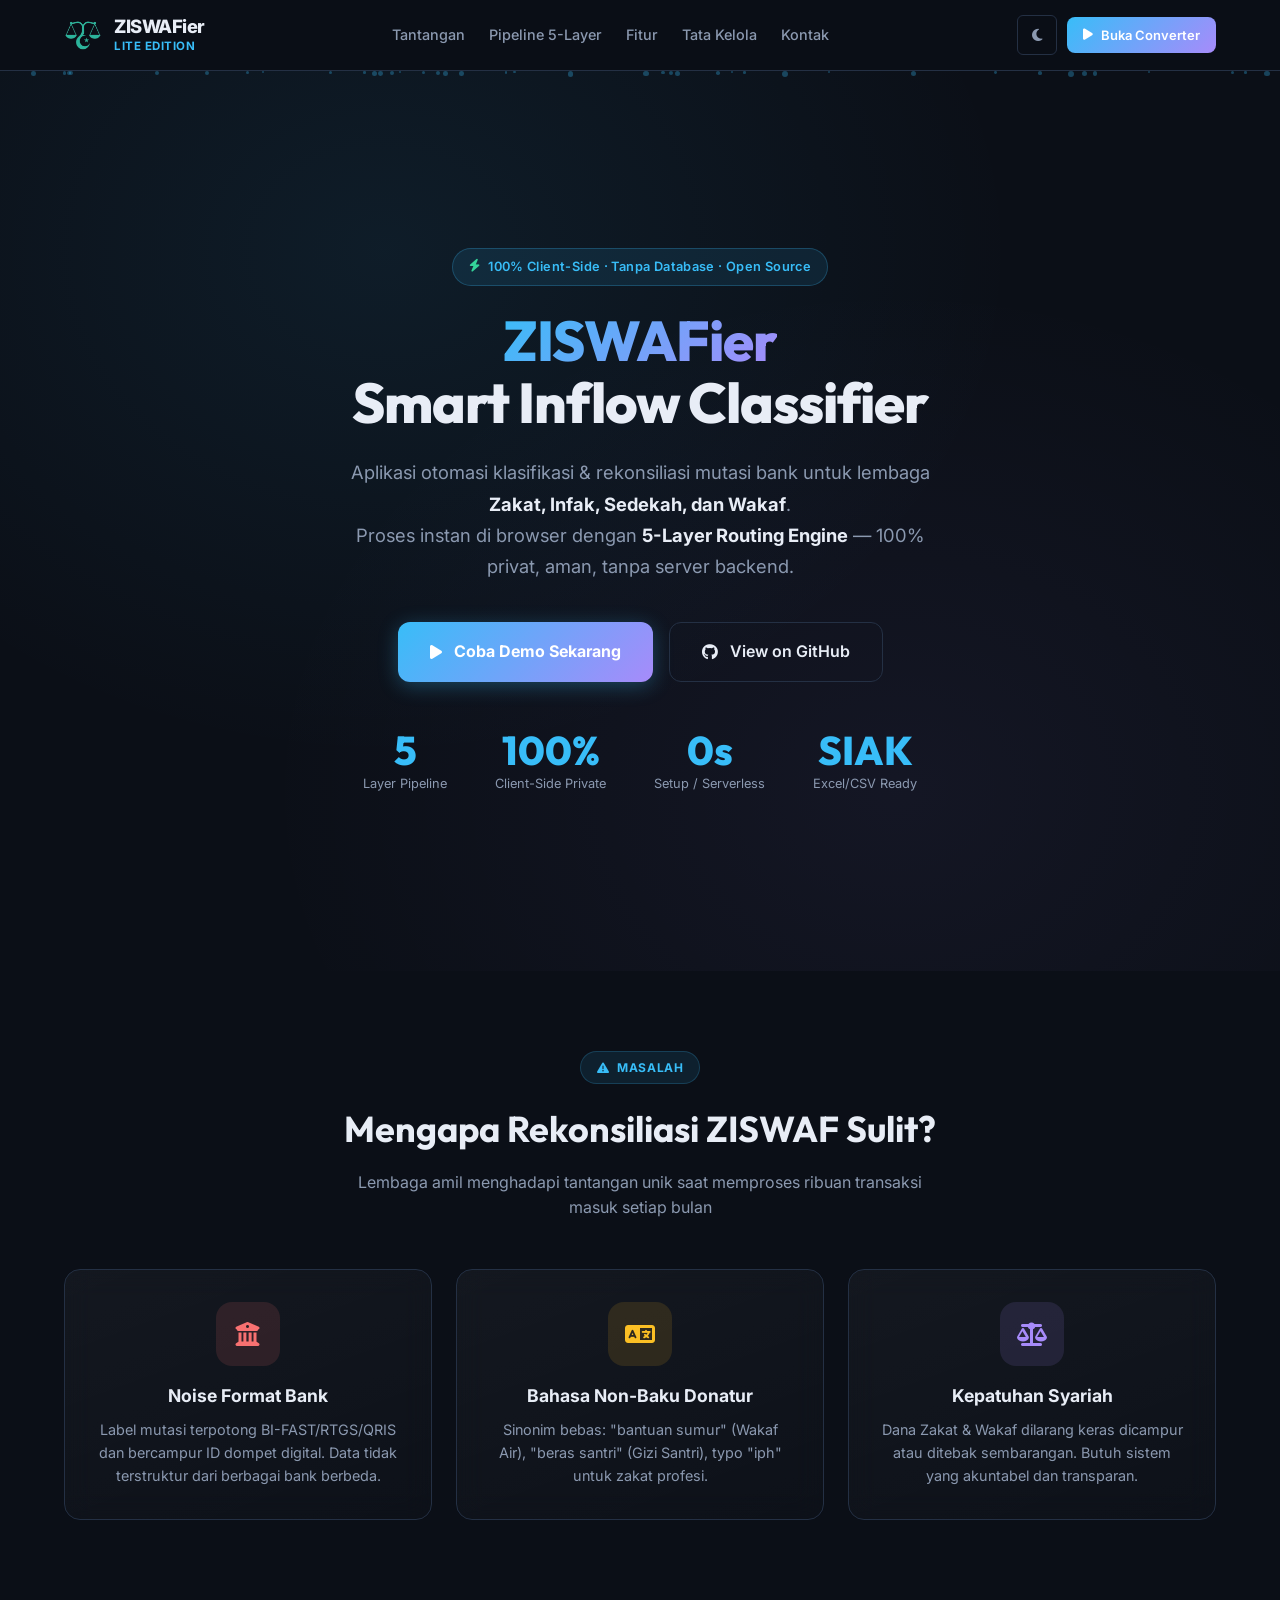
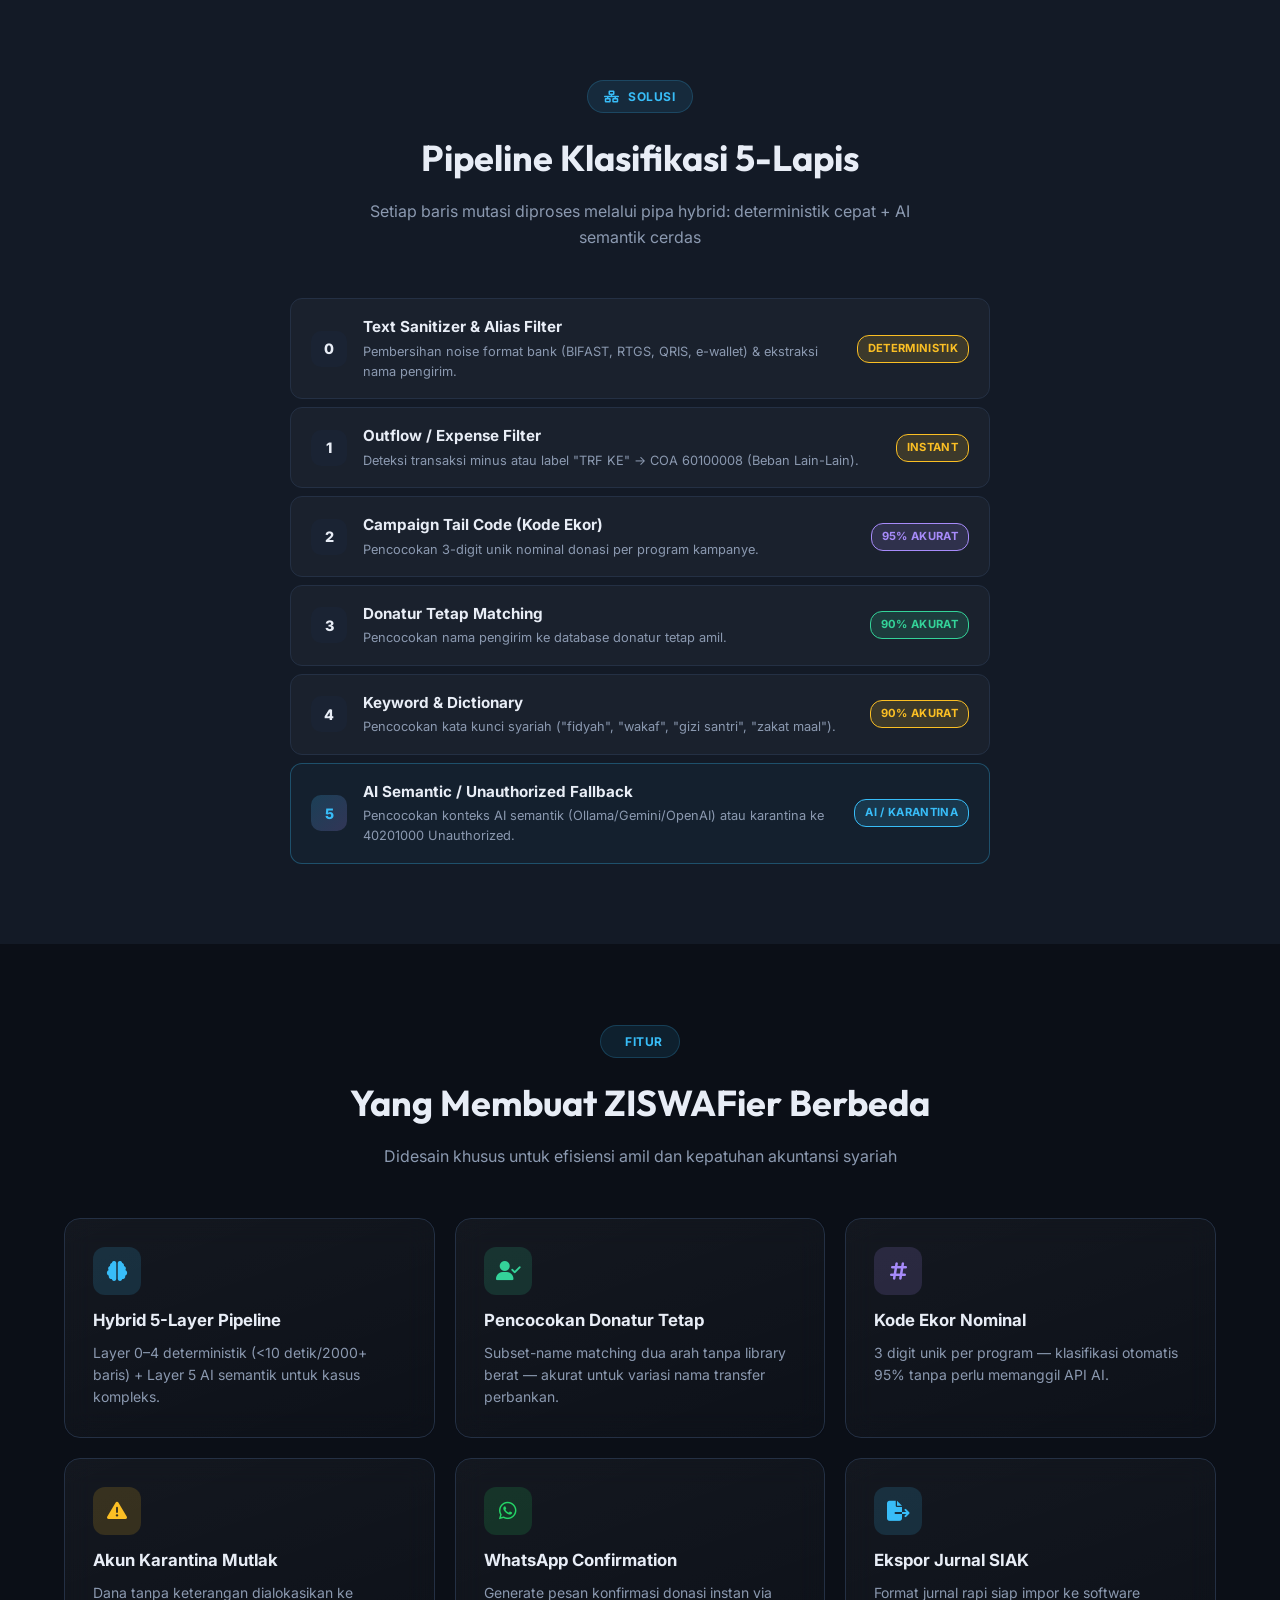
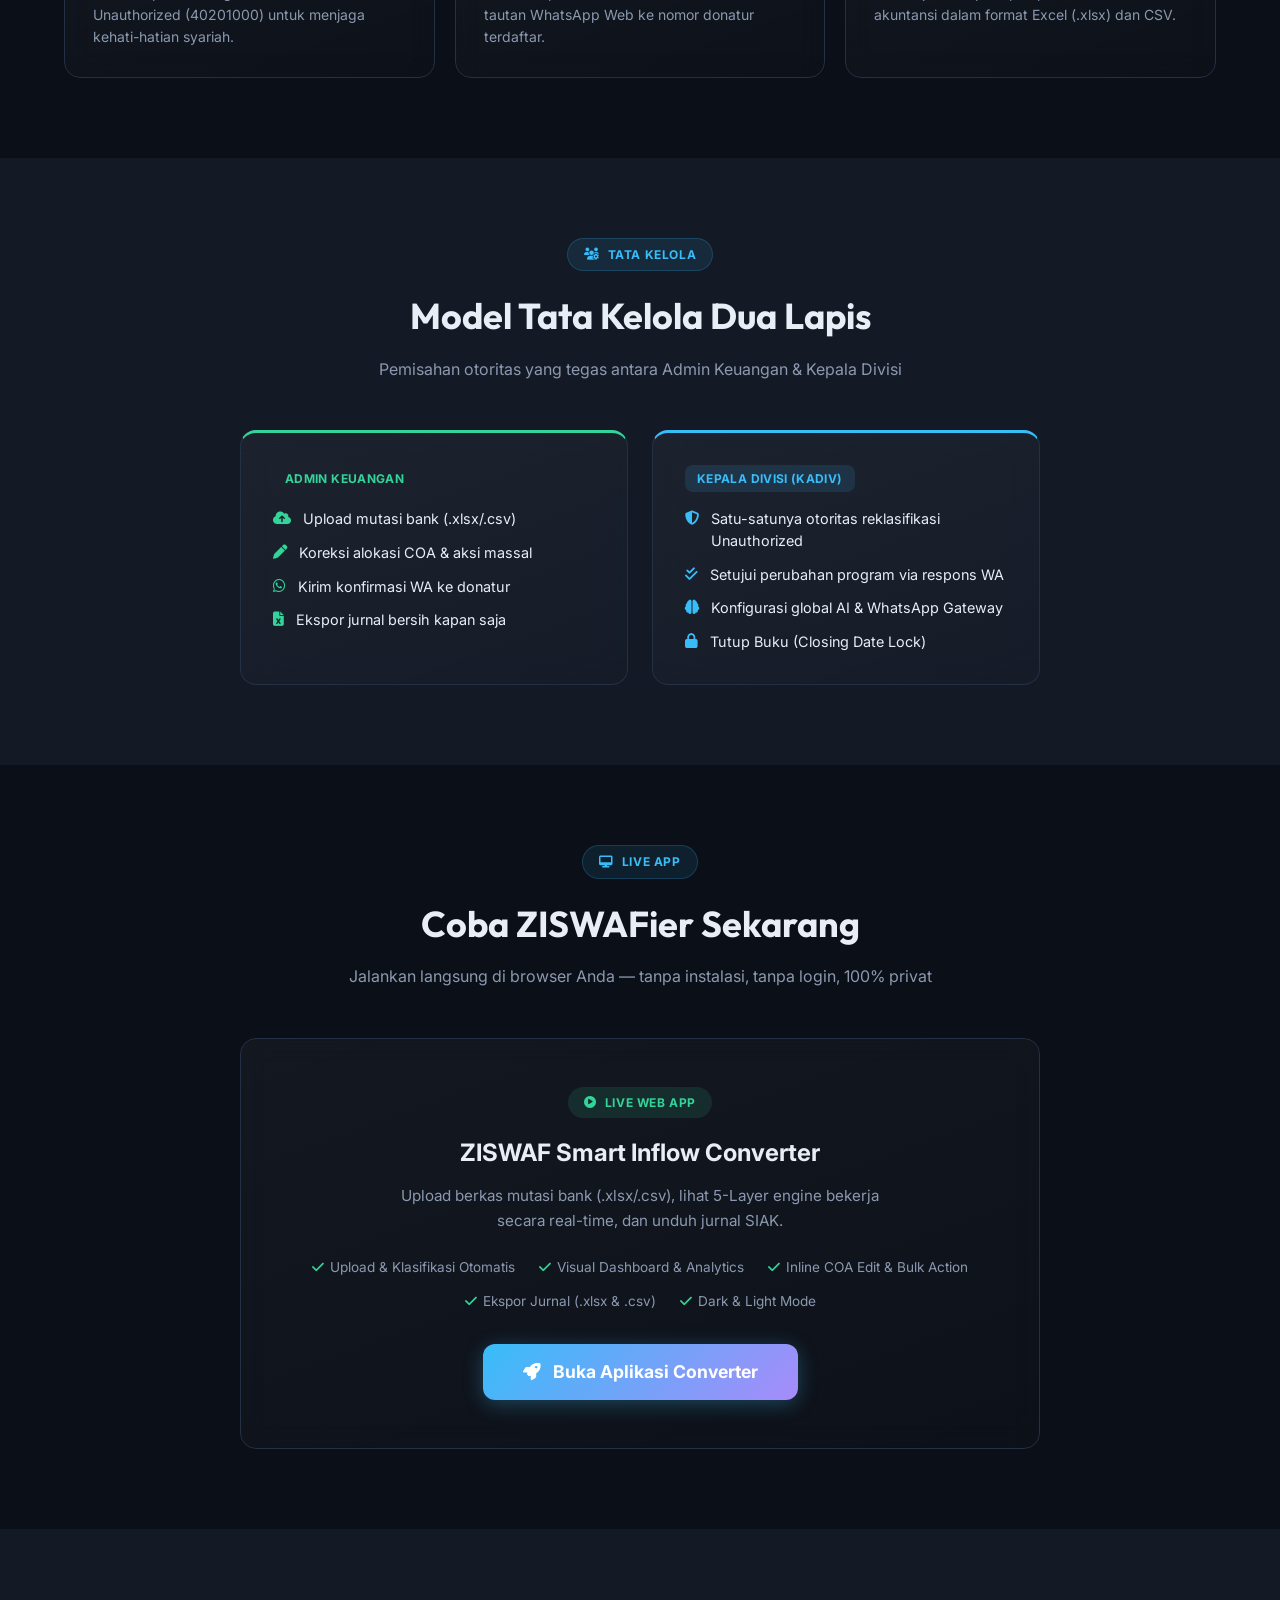
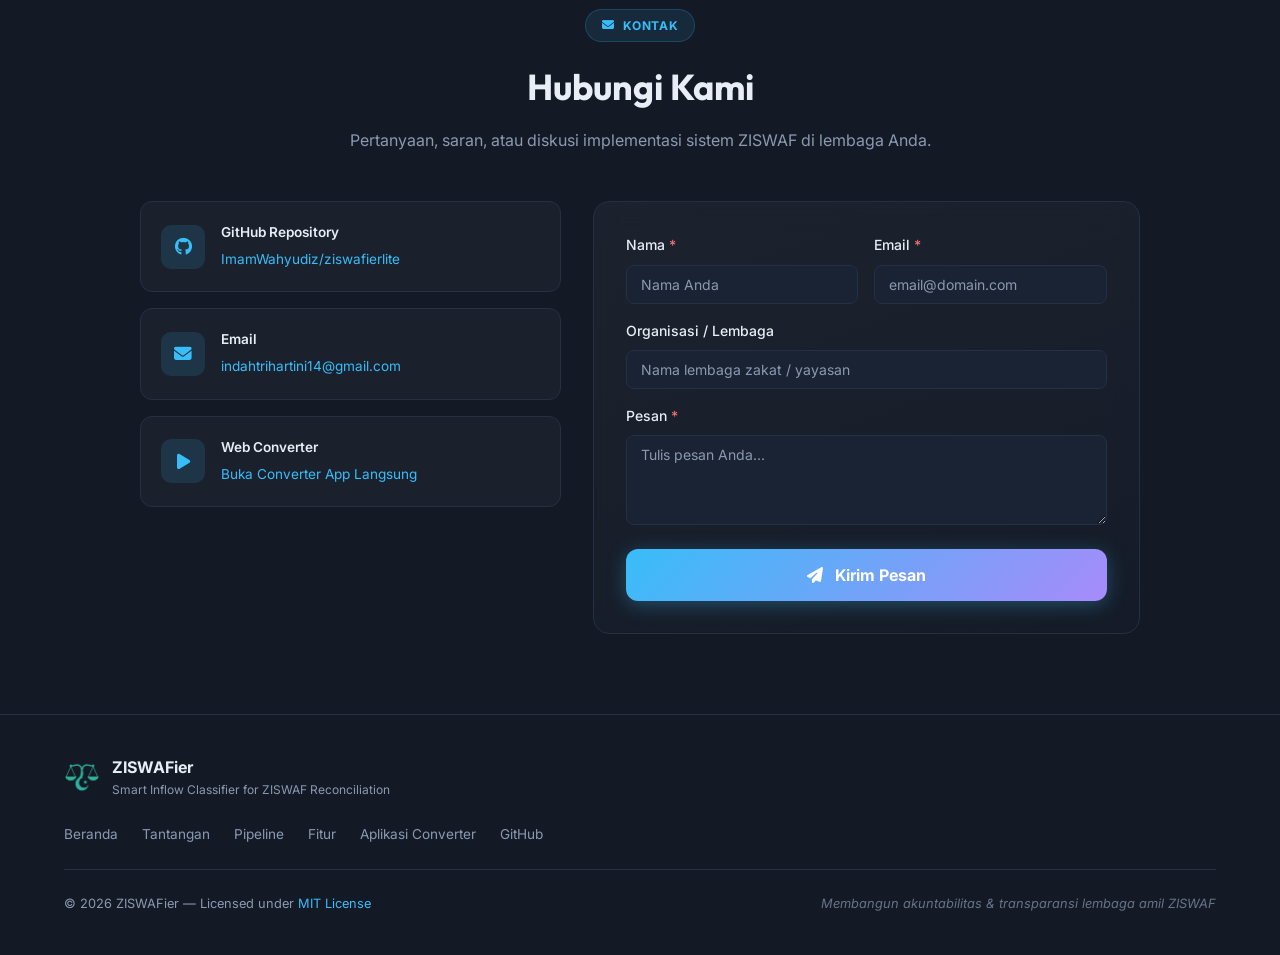
==== index.html @ de61e4d1 "update data" ====
<!DOCTYPE html>
<html lang="id" data-theme="dark">

<head>
    <meta charset="UTF-8">
    <meta name="viewport" content="width=device-width, initial-scale=1.0">

    <!-- Primary SEO Metadata -->
    <title>ZISWAFier — Smart Inflow Classifier for ZISWAF Reconciliation</title>
    <meta name="title" content="ZISWAFier — Smart Inflow Classifier for ZISWAF Reconciliation">
    <meta name="description"
        content="Aplikasi klasifikasi &amp; rekonsiliasi arus kas masuk untuk lembaga Zakat, Infak, Sedekah, dan Wakaf. 5-Layer pipeline hybrid: deterministik + AI semantik. Client-side, tanpa server, siap pakai.">
    <meta name="keywords"
        content="ziswaf, zakat, infak, sedekah, wakaf, mutasi bank, converter mutasi, klasifikasi mutasi, siak, akuntansi zakat, lazismu, baznas, excel converter, fintech syariah">
    <meta name="author" content="ZISWAFier Tech">
    <meta name="robots" content="index, follow, max-snippet:-1, max-image-preview:large, max-video-preview:-1">
    <meta name="theme-color" content="#0b0f17">
    <meta name="color-scheme" content="dark light">

    <!-- Mobile & PWA Capabilities -->
    <meta name="mobile-web-app-capable" content="yes">
    <meta name="apple-mobile-web-app-capable" content="yes">
    <meta name="apple-mobile-web-app-status-bar-style" content="black-translucent">
    <meta name="apple-mobile-web-app-title" content="ZISWAFier">
    <meta name="application-name" content="ZISWAFier">
    <link rel="manifest" href="./site.webmanifest">

    <!-- Favicons & Icons (Menggunakan logo.png) -->
    <link rel="icon" type="image/png" href="./logo.png">
    <link rel="apple-touch-icon" href="./logo.png">

    <!-- Open Graph / Facebook / LinkedIn / WhatsApp -->
    <meta property="og:type" content="website">
    <meta property="og:site_name" content="ZISWAFier">
    <meta property="og:title" content="ZISWAFier — Smart Inflow Classifier for ZISWAF Reconciliation">
    <meta property="og:description"
        content="Aplikasi klasifikasi &amp; rekonsiliasi arus kas masuk untuk lembaga Zakat, Infak, Sedekah, dan Wakaf. 5-Layer pipeline hybrid: deterministik + AI semantik.">
    <meta property="og:image" content="./og-image.png">
    <meta property="og:image:type" content="image/png">
    <meta property="og:image:width" content="1200">
    <meta property="og:image:height" content="630">
    <meta property="og:image:alt" content="Banner ZISWAFier Smart Inflow Converter">
    <meta property="og:locale" content="id_ID">

    <!-- Twitter Cards -->
    <meta name="twitter:card" content="summary_large_image">
    <meta name="twitter:title" content="ZISWAFier — Smart Inflow Classifier for ZISWAF Reconciliation">
    <meta name="twitter:description"
        content="Aplikasi klasifikasi &amp; rekonsiliasi arus kas masuk untuk lembaga Zakat, Infak, Sedekah, dan Wakaf. 100% Client-Side.">
    <meta name="twitter:image" content="./og-image.png">
    <meta name="twitter:image:alt" content="Banner ZISWAFier Smart Inflow Converter">

    <!-- Preconnect & Fonts -->
    <link rel="preconnect" href="https://fonts.googleapis.com">
    <link rel="preconnect" href="https://fonts.gstatic.com" crossorigin>
    <link
        href="https://fonts.googleapis.com/css2?family=Inter:wght@400;500;600;700;800;900&family=Outfit:wght@600;700;800&display=swap"
        rel="stylesheet">
    <link rel="stylesheet" href="https://cdnjs.cloudflare.com/ajax/libs/font-awesome/6.5.0/css/all.min.css">

    <!-- App Stylesheets -->
    <link rel="stylesheet" href="./css/style.css">
    <link rel="stylesheet" href="./css/components.css">
    <link rel="stylesheet" href="./css/landing.css">

    <!-- JSON-LD Structured Data Schema -->
    <script type="application/ld+json">
    {
      "@context": "https://schema.org",
      "@type": "WebApplication",
      "name": "ZISWAFier",
      "alternateName": "ZISWAF Smart Inflow Classifier",
      "headline": "Otomasi Konversi & Klasifikasi Mutasi Bank Lembaga ZISWAF",
      "description": "Aplikasi client-side berbasis web untuk otomatisasi klasifikasi transaksi mutasi bank rekening ZISWAF (Zakat, Infak, Sedekah, Wakaf) langsung ke format jurnal SIAK.",
      "applicationCategory": "BusinessApplication, FinanceApplication",
      "operatingSystem": "All modern web browsers (Chrome, Firefox, Edge, Safari)",
      "browserRequirements": "Requires JavaScript. Requires HTML5.",
      "softwareVersion": "1.0.0",
      "inLanguage": "id",
      "offers": {
        "@type": "Offer",
        "price": "0",
        "priceCurrency": "IDR"
      },
      "featureList": [
        "100% Client-Side Processing tanpa penyimpanan database server (privasi terjamin)",
        "5-Layer Smart Routing Engine: Pengeluaran, Kode Ekor, Donatur Terdaftar, Kata Kunci, AI Semantic",
        "Dukungan Ekspor / Impor Master Data COA, Program, Donatur, dan Alias Yayasan",
        "Integrasi Opsional Model AI (Ollama Lokal, Google Gemini, OpenAI, OpenRouter)",
        "Ekspor jurnal transaksi siap upload ke SIAK dalam format Excel (.xlsx) dan CSV"
      ]
    }
    </script>
</head>

<body>

    <!-- ═══════════════════════════ NAVBAR ═══════════════════════════ -->
    <nav class="navbar" id="navbar">
        <div class="container navbar-inner">
            <a href="./index.html" class="navbar-brand">
                <img src="./logo.png" alt="ZISWAFier Logo" class="brand-logo-img"
                    style="width: 38px; height: 38px; border-radius: 10px;">
                <div>
                    <div class="brand-title">ZISWAFier</div>
                    <div class="brand-badge">LITE EDITION</div>
                </div>
            </a>
            <div class="navbar-menu" id="navbar-menu">
                <a href="#problem" class="nav-link">Tantangan</a>
                <a href="#solution" class="nav-link">Pipeline 5-Layer</a>
                <a href="#features" class="nav-link">Fitur</a>
                <a href="#governance" class="nav-link">Tata Kelola</a>
                <a href="#contact" class="nav-link">Kontak</a>
            </div>
            <div class="navbar-actions">
                <button class="btn btn-icon" id="btn-theme-toggle" title="Toggle Tema">
                    <i class="fa-solid fa-moon" id="theme-icon"></i>
                </button>
                <a href="./app.html" class="btn btn-primary btn-sm"
                    style="display: inline-flex; align-items: center; gap: 8px; text-decoration: none;">
                    <i class="fa-solid fa-play"></i> Buka Converter
                </a>
            </div>
        </div>
    </nav>

    <!-- ═══════════════════════════ HERO SECTION ═══════════════════════════ -->
    <section class="hero" id="hero">
        <div class="hero-particles" id="hero-particles"></div>
        <div class="hero-content">
            <div class="hero-badge">
                <i class="fa-solid fa-bolt text-emerald"></i> 100% Client-Side · Tanpa Database · Open Source
            </div>
            <h1 class="hero-title">
                <span class="hero-title-accent">ZISWAFier</span>
                <br>Smart Inflow Classifier
            </h1>
            <p class="hero-subtitle">
                Aplikasi otomasi klasifikasi &amp; rekonsiliasi mutasi bank untuk lembaga <strong>Zakat, Infak, Sedekah,
                    dan Wakaf</strong>.
                <br>Proses instan di browser dengan <strong>5-Layer Routing Engine</strong> — 100% privat, aman, tanpa
                server backend.
            </p>
            <div class="hero-actions">
                <a href="./app.html" class="btn btn-hero-primary">
                    <i class="fa-solid fa-play"></i> Coba Demo Sekarang
                </a>
                <a href="https://github.com/ImamWahyudiz/ziswafierlite" class="btn btn-hero-outline" target="_blank"
                    rel="noopener">
                    <i class="fa-brands fa-github"></i> View on GitHub
                </a>
            </div>
            <div class="hero-stats">
                <div class="hero-stat">
                    <span class="hero-stat-value">5</span>
                    <span class="hero-stat-label">Layer Pipeline</span>
                </div>
                <div class="hero-stat">
                    <span class="hero-stat-value">100%</span>
                    <span class="hero-stat-label">Client-Side Private</span>
                </div>
                <div class="hero-stat">
                    <span class="hero-stat-value">0s</span>
                    <span class="hero-stat-label">Setup / Serverless</span>
                </div>
                <div class="hero-stat">
                    <span class="hero-stat-value">SIAK</span>
                    <span class="hero-stat-label">Excel/CSV Ready</span>
                </div>
            </div>
        </div>
    </section>

    <!-- ═══════════════════════════ PROBLEM ═══════════════════════════ -->
    <section class="section" id="problem">
        <div class="container">
            <div class="section-header">
                <span class="section-tag"><i class="fa-solid fa-triangle-exclamation"></i> Masalah</span>
                <h2 class="section-title">Mengapa Rekonsiliasi ZISWAF Sulit?</h2>
                <p class="section-subtitle">Lembaga amil menghadapi tantangan unik saat memproses ribuan transaksi masuk
                    setiap bulan</p>
            </div>
            <div class="problem-grid">
                <div class="problem-card glass" data-animate="fade-up">
                    <div class="problem-icon problem-icon-rose">
                        <i class="fa-solid fa-building-columns"></i>
                    </div>
                    <h3>Noise Format Bank</h3>
                    <p>Label mutasi terpotong BI-FAST/RTGS/QRIS dan bercampur ID dompet digital. Data tidak terstruktur
                        dari berbagai bank berbeda.</p>
                </div>
                <div class="problem-card glass" data-animate="fade-up" style="--delay: 0.1s">
                    <div class="problem-icon problem-icon-amber">
                        <i class="fa-solid fa-language"></i>
                    </div>
                    <h3>Bahasa Non-Baku Donatur</h3>
                    <p>Sinonim bebas: "bantuan sumur" (Wakaf Air), "beras santri" (Gizi Santri), typo "iph" untuk zakat
                        profesi.</p>
                </div>
                <div class="problem-card glass" data-animate="fade-up" style="--delay: 0.2s">
                    <div class="problem-icon problem-icon-purple">
                        <i class="fa-solid fa-scale-balanced"></i>
                    </div>
                    <h3>Kepatuhan Syariah</h3>
                    <p>Dana Zakat &amp; Wakaf dilarang keras dicampur atau ditebak sembarangan. Butuh sistem yang
                        akuntabel dan transparan.</p>
                </div>
            </div>
        </div>
    </section>

    <!-- ═══════════════════════════ SOLUTION / PIPELINE ═══════════════════════════ -->
    <section class="section section-dark" id="solution">
        <div class="container">
            <div class="section-header">
                <span class="section-tag"><i class="fa-solid fa-network-wired"></i> Solusi</span>
                <h2 class="section-title">Pipeline Klasifikasi 5-Lapis</h2>
                <p class="section-subtitle">Setiap baris mutasi diproses melalui pipa hybrid: deterministik cepat + AI
                    semantik cerdas</p>
            </div>
            <div class="pipeline-flow">
                <div class="pipeline-step" data-animate="fade-up">
                    <div class="pipeline-num">0</div>
                    <div class="pipeline-info">
                        <h3>Text Sanitizer &amp; Alias Filter</h3>
                        <p>Pembersihan noise format bank (BIFAST, RTGS, QRIS, e-wallet) &amp; ekstraksi nama pengirim.
                        </p>
                    </div>
                    <span class="badge badge-keyword">Deterministik</span>
                </div>
                <div class="pipeline-step" data-animate="fade-up" style="--delay: 0.05s">
                    <div class="pipeline-num">1</div>
                    <div class="pipeline-info">
                        <h3>Outflow / Expense Filter</h3>
                        <p>Deteksi transaksi minus atau label "TRF KE" &rarr; COA 60100008 (Beban Lain-Lain).</p>
                    </div>
                    <span class="badge badge-keyword">Instant</span>
                </div>
                <div class="pipeline-step" data-animate="fade-up" style="--delay: 0.1s">
                    <div class="pipeline-num">2</div>
                    <div class="pipeline-info">
                        <h3>Campaign Tail Code (Kode Ekor)</h3>
                        <p>Pencocokan 3-digit unik nominal donasi per program kampanye.</p>
                    </div>
                    <span class="badge badge-campaign-tail">95% Akurat</span>
                </div>
                <div class="pipeline-step" data-animate="fade-up" style="--delay: 0.15s">
                    <div class="pipeline-num">3</div>
                    <div class="pipeline-info">
                        <h3>Donatur Tetap Matching</h3>
                        <p>Pencocokan nama pengirim ke database donatur tetap amil.</p>
                    </div>
                    <span class="badge badge-donatur-tetap">90% Akurat</span>
                </div>
                <div class="pipeline-step" data-animate="fade-up" style="--delay: 0.2s">
                    <div class="pipeline-num">4</div>
                    <div class="pipeline-info">
                        <h3>Keyword &amp; Dictionary</h3>
                        <p>Pencocokan kata kunci syariah ("fidyah", "wakaf", "gizi santri", "zakat maal").</p>
                    </div>
                    <span class="badge badge-keyword">90% Akurat</span>
                </div>
                <div class="pipeline-step pipeline-step-ai" data-animate="fade-up" style="--delay: 0.25s">
                    <div class="pipeline-num">5</div>
                    <div class="pipeline-info">
                        <h3>AI Semantic / Unauthorized Fallback</h3>
                        <p>Pencocokan konteks AI semantik (Ollama/Gemini/OpenAI) atau karantina ke 40201000
                            Unauthorized.</p>
                    </div>
                    <span class="badge badge-ai-semantic">AI / Karantina</span>
                </div>
            </div>
        </div>
    </section>

    <!-- ═══════════════════════════ FEATURES ═══════════════════════════ -->
    <section class="section" id="features">
        <div class="container">
            <div class="section-header">
                <span class="section-tag"><i class="fa-solid fa-sparkles"></i> Fitur</span>
                <h2 class="section-title">Yang Membuat ZISWAFier Berbeda</h2>
                <p class="section-subtitle">Didesain khusus untuk efisiensi amil dan kepatuhan akuntansi syariah</p>
            </div>
            <div class="features-grid">
                <div class="feature-card glass" data-animate="fade-up">
                    <div class="feature-icon" style="background: rgba(56, 189, 248, 0.15); color: var(--accent);">
                        <i class="fa-solid fa-brain"></i>
                    </div>
                    <h3>Hybrid 5-Layer Pipeline</h3>
                    <p>Layer 0–4 deterministik (&lt;10 detik/2000+ baris) + Layer 5 AI semantik untuk kasus kompleks.
                    </p>
                </div>
                <div class="feature-card glass" data-animate="fade-up" style="--delay: 0.05s">
                    <div class="feature-icon" style="background: rgba(52, 211, 153, 0.15); color: var(--emerald);">
                        <i class="fa-solid fa-user-check"></i>
                    </div>
                    <h3>Pencocokan Donatur Tetap</h3>
                    <p>Subset-name matching dua arah tanpa library berat — akurat untuk variasi nama transfer perbankan.
                    </p>
                </div>
                <div class="feature-card glass" data-animate="fade-up" style="--delay: 0.1s">
                    <div class="feature-icon" style="background: rgba(167, 139, 250, 0.15); color: var(--accent2);">
                        <i class="fa-solid fa-hashtag"></i>
                    </div>
                    <h3>Kode Ekor Nominal</h3>
                    <p>3 digit unik per program — klasifikasi otomatis 95% tanpa perlu memanggil API AI.</p>
                </div>
                <div class="feature-card glass" data-animate="fade-up" style="--delay: 0.15s">
                    <div class="feature-icon" style="background: rgba(251, 191, 36, 0.15); color: var(--warning);">
                        <i class="fa-solid fa-triangle-exclamation"></i>
                    </div>
                    <h3>Akun Karantina Mutlak</h3>
                    <p>Dana tanpa keterangan dialokasikan ke Unauthorized (40201000) untuk menjaga kehati-hatian
                        syariah.</p>
                </div>
                <div class="feature-card glass" data-animate="fade-up" style="--delay: 0.2s">
                    <div class="feature-icon" style="background: rgba(37, 211, 102, 0.15); color: #25d366;">
                        <i class="fa-brands fa-whatsapp"></i>
                    </div>
                    <h3>WhatsApp Confirmation</h3>
                    <p>Generate pesan konfirmasi donasi instan via tautan WhatsApp Web ke nomor donatur terdaftar.</p>
                </div>
                <div class="feature-card glass" data-animate="fade-up" style="--delay: 0.25s">
                    <div class="feature-icon" style="background: rgba(56, 189, 248, 0.15); color: var(--accent);">
                        <i class="fa-solid fa-file-export"></i>
                    </div>
                    <h3>Ekspor Jurnal SIAK</h3>
                    <p>Format jurnal rapi siap impor ke software akuntansi dalam format Excel (.xlsx) dan CSV.</p>
                </div>
            </div>
        </div>
    </section>

    <!-- ═══════════════════════════ GOVERNANCE ═══════════════════════════ -->
    <section class="section section-dark" id="governance">
        <div class="container">
            <div class="section-header">
                <span class="section-tag"><i class="fa-solid fa-users-gear"></i> Tata Kelola</span>
                <h2 class="section-title">Model Tata Kelola Dua Lapis</h2>
                <p class="section-subtitle">Pemisahan otoritas yang tegas antara Admin Keuangan &amp; Kepala Divisi</p>
            </div>
            <div class="governance-grid">
                <div class="gov-card glass gov-card-admin" data-animate="fade-up">
                    <div class="gov-role-badge">Admin Keuangan</div>
                    <ul class="gov-list">
                        <li><i class="fa-solid fa-cloud-arrow-up"></i> Upload mutasi bank (.xlsx/.csv)</li>
                        <li><i class="fa-solid fa-pen"></i> Koreksi alokasi COA &amp; aksi massal</li>
                        <li><i class="fa-brands fa-whatsapp"></i> Kirim konfirmasi WA ke donatur</li>
                        <li><i class="fa-solid fa-file-excel"></i> Ekspor jurnal bersih kapan saja</li>
                    </ul>
                </div>
                <div class="gov-card glass gov-card-kadiv" data-animate="fade-up" style="--delay: 0.1s">
                    <div class="gov-role-badge gov-role-kadiv">Kepala Divisi (Kadiv)</div>
                    <ul class="gov-list">
                        <li><i class="fa-solid fa-shield-halved"></i> Satu-satunya otoritas reklasifikasi Unauthorized
                        </li>
                        <li><i class="fa-solid fa-check-double"></i> Setujui perubahan program via respons WA</li>
                        <li><i class="fa-solid fa-brain"></i> Konfigurasi global AI &amp; WhatsApp Gateway</li>
                        <li><i class="fa-solid fa-lock"></i> Tutup Buku (Closing Date Lock)</li>
                    </ul>
                </div>
            </div>
        </div>
    </section>

    <!-- ═══════════════════════════ DEMO PREVIEW ═══════════════════════════ -->
    <section class="section" id="demo-preview">
        <div class="container">
            <div class="section-header">
                <span class="section-tag"><i class="fa-solid fa-desktop"></i> Live App</span>
                <h2 class="section-title">Coba ZISWAFier Sekarang</h2>
                <p class="section-subtitle">Jalankan langsung di browser Anda — tanpa instalasi, tanpa login, 100%
                    privat</p>
            </div>
            <div class="demo-preview-card glass" data-animate="fade-up">
                <div class="demo-preview-inner">
                    <div class="demo-preview-badge">
                        <i class="fa-solid fa-circle-play"></i> Live Web App
                    </div>
                    <h3>ZISWAF Smart Inflow Converter</h3>
                    <p>Upload berkas mutasi bank (.xlsx/.csv), lihat 5-Layer engine bekerja secara real-time, dan unduh
                        jurnal SIAK.</p>
                    <div class="demo-preview-features">
                        <span><i class="fa-solid fa-check"></i> Upload &amp; Klasifikasi Otomatis</span>
                        <span><i class="fa-solid fa-check"></i> Visual Dashboard &amp; Analytics</span>
                        <span><i class="fa-solid fa-check"></i> Inline COA Edit &amp; Bulk Action</span>
                        <span><i class="fa-solid fa-check"></i> Ekspor Jurnal (.xlsx &amp; .csv)</span>
                        <span><i class="fa-solid fa-check"></i> Dark &amp; Light Mode</span>
                    </div>
                    <a href="./app.html" class="btn btn-hero-primary"
                        style="font-size: 1.1rem; padding: 0.85rem 2.5rem;">
                        <i class="fa-solid fa-rocket"></i> Buka Aplikasi Converter
                    </a>
                </div>
            </div>
        </div>
    </section>

    <!-- ═══════════════════════════ CONTACT ═══════════════════════════ -->
    <section class="section section-dark" id="contact">
        <div class="container">
            <div class="section-header">
                <span class="section-tag"><i class="fa-solid fa-envelope"></i> Kontak</span>
                <h2 class="section-title">Hubungi Kami</h2>
                <p class="section-subtitle">Pertanyaan, saran, atau diskusi implementasi sistem ZISWAF di lembaga Anda.
                </p>
            </div>
            <div class="contact-grid">
                <div class="contact-info" data-animate="fade-up">
                    <div class="contact-item">
                        <div class="contact-icon"><i class="fa-brands fa-github"></i></div>
                        <div>
                            <h4>GitHub Repository</h4>
                            <a href="https://github.com/ImamWahyudiz/ziswafierlite" target="_blank"
                                rel="noopener">ImamWahyudiz/ziswafierlite</a>
                        </div>
                    </div>
                    <div class="contact-item">
                        <div class="contact-icon"><i class="fa-solid fa-envelope"></i></div>
                        <div>
                            <h4>Email</h4>
                            <a href="mailto:indahtrihartini14@gmail.com">indahtrihartini14@gmail.com</a>
                        </div>
                    </div>
                    <div class="contact-item">
                        <div class="contact-icon"><i class="fa-solid fa-play"></i></div>
                        <div>
                            <h4>Web Converter</h4>
                            <a href="./app.html">Buka Converter App Langsung</a>
                        </div>
                    </div>
                </div>
                <form class="contact-form glass" id="contact-form" data-animate="fade-up" style="--delay: 0.1s"
                    action="https://api.web3forms.com/submit" method="POST">
                    <input type="hidden" name="access_key" id="web3forms-key" value="YOUR_ACCESS_KEY_HERE">
                    <input type="hidden" name="subject" value="ZISWAFier Contact Form">
                    <input type="hidden" name="from_name" value="ZISWAFier Website">
                    <input type="checkbox" name="botcheck" class="hidden" style="display:none" tabindex="-1"
                        autocomplete="off">

                    <div class="form-row">
                        <div class="form-group">
                            <label for="contact-name">Nama <span class="text-danger">*</span></label>
                            <input type="text" id="contact-name" name="name" class="form-control"
                                placeholder="Nama Anda" required>
                        </div>
                        <div class="form-group">
                            <label for="contact-email">Email <span class="text-danger">*</span></label>
                            <input type="email" id="contact-email" name="email" class="form-control"
                                placeholder="email@domain.com" required>
                        </div>
                    </div>
                    <div class="form-group">
                        <label for="contact-org">Organisasi / Lembaga</label>
                        <input type="text" id="contact-org" name="organization" class="form-control"
                            placeholder="Nama lembaga zakat / yayasan">
                    </div>
                    <div class="form-group">
                        <label for="contact-message">Pesan <span class="text-danger">*</span></label>
                        <textarea id="contact-message" name="message" class="form-control" rows="4"
                            placeholder="Tulis pesan Anda..." required minlength="10"></textarea>
                    </div>
                    <button type="submit" class="btn btn-hero-primary w-100" id="contact-submit">
                        <i class="fa-solid fa-paper-plane"></i> Kirim Pesan
                    </button>

                </form>
            </div>
        </div>
    </section>

    <!-- ═══════════════════════════ FOOTER ═══════════════════════════ -->
    <footer class="footer">
        <div class="container">
            <div class="footer-inner">
                <div class="footer-brand">
                    <img src="./logo.png" alt="ZISWAFier Logo" class="footer-logo"
                        style="width: 36px; height: 36px; border-radius: 8px;">
                    <div>
                        <div class="footer-title">ZISWAFier</div>
                        <div class="footer-desc">Smart Inflow Classifier for ZISWAF Reconciliation</div>
                    </div>
                </div>
                <div class="footer-links">
                    <a href="#hero">Beranda</a>
                    <a href="#problem">Tantangan</a>
                    <a href="#solution">Pipeline</a>
                    <a href="#features">Fitur</a>
                    <a href="./app.html">Aplikasi Converter</a>
                    <a href="https://github.com/ImamWahyudiz/ziswafierlite" target="_blank" rel="noopener">GitHub</a>
                </div>
                <div class="footer-bottom">
                    <p>&copy; 2026 ZISWAFier &mdash; Licensed under <a href="https://opensource.org/licenses/MIT"
                            target="_blank" rel="noopener">MIT License</a></p>
                    <p class="footer-tagline">Membangun akuntabilitas &amp; transparansi lembaga amil ZISWAF</p>
                </div>
            </div>
        </div>
    </footer>

    <!-- Toast Container -->
    <div class="toast-root" id="toast-root"></div>

    <script src="./js/landing.js"></script>
</body>

</html>
---- css/style.css ----
:root[data-theme="dark"], html[data-theme="dark"], body[data-theme="dark"] {
    --bg: #0b0f17;
    --surface: #131a26;
    --surface2: #1a2333;
    --border: #243044;
    --text: #e8edf6;
    --muted: #8b99b0;
    --accent: #38bdf8;
    --accent2: #a78bfa;
    --emerald: #34d399;
    --cyan: #22d3ee;
    --warning: #fbbf24;
    --rose: #f87171;
    --danger: #f87171;
    --success: #34d399;
}

:root[data-theme="light"], html[data-theme="light"], body[data-theme="light"] {
    --bg: #f8fafc;
    --surface: #ffffff;
    --surface2: #f1f5f9;
    --border: #e2e8f0;
    --text: #0f172a;
    --muted: #64748b;
    --accent: #2563eb;
    --accent2: #7c3aed;
    --emerald: #059669;
    --cyan: #0891b2;
    --warning: #d97706;
    --rose: #e11d48;
    --danger: #dc2626;
    --success: #059669;
}

* { margin: 0; padding: 0; box-sizing: border-box; }

body {
    font-family: 'Inter', system-ui, -apple-system, sans-serif;
    background: var(--bg);
    color: var(--text);
    line-height: 1.6;
    min-height: 100vh;
    transition: background 0.2s ease, color 0.2s ease;
}

.glass {
    background: linear-gradient(160deg, rgba(255, 255, 255, 0.04), rgba(255, 255, 255, 0.01));
    backdrop-filter: blur(14px);
    border: 1px solid var(--border);
    border-radius: 16px;
}

[data-theme="light"] .glass {
    background: #ffffff;
    border: 1px solid var(--border);
    box-shadow: 0 1px 3px rgba(0,0,0,0.05);
}

.hidden { display: none !important; }

/* ─── TOOLTIP GLOBAL ─────────────────────────────────────────────────────────── */
[data-tooltip] { cursor: help; }

#js-tooltip {
    position: fixed;
    padding: 0.625rem 0.875rem;
    background: rgba(0,0,0,0.95);
    color: #fff;
    font-size: 0.8125rem;
    white-space: pre-wrap;
    border-radius: 6px;
    z-index: 99999;
    pointer-events: none;
    max-width: 400px;
    line-height: 1.6;
    word-break: break-word;
    box-shadow: 0 4px 12px rgba(0,0,0,0.4);
    display: none;
}

.empty-state-panel {
    display: flex;
    flex-direction: column;
    align-items: center;
    justify-content: center;
    padding: 4rem 2rem;
    text-align: center;
    min-height: 40vh;
}
.truncate-1 {
    white-space: nowrap;
    overflow: hidden;
    text-overflow: ellipsis;
    max-width: 100%;
    display: block;
}

/* ─── TOPBAR ─────────────────────────────────────────────────────────────────── */
.topbar {
    display: flex;
    align-items: center;
    gap: 1rem;
    padding: 1rem 1.5rem;
    background: var(--surface);
    border-bottom: 1px solid var(--border);
    flex-wrap: wrap;
}

.topbar-brand {
    display: flex;
    align-items: center;
    gap: 0.75rem;
    flex: 1 1 auto;
    min-width: 0;
    overflow: hidden;
}

.brand-logo {
    font-size: 1.75rem;
    color: var(--accent);
}

.brand-logo-img {
    width: 2.5rem;
    height: 2.5rem;
    flex-shrink: 0;
}

.brand-title {
    font-size: 1.125rem;
    font-weight: 700;
    color: var(--text);
    white-space: nowrap;
}

.brand-subtitle {
    font-size: 0.75rem;
    color: var(--muted);
    white-space: nowrap;
    overflow: hidden;
    text-overflow: ellipsis;
}

.topbar-actions {
    display: flex;
    gap: 0.5rem;
}

/* ─── STEPPER ────────────────────────────────────────────────────────────────── */
.stepper {
    display: flex;
    align-items: center;
    gap: 0.5rem;
    flex-wrap: wrap;
}

.step-btn {
    display: flex;
    align-items: center;
    gap: 0.5rem;
    padding: 0.5rem 0.875rem;
    background: transparent;
    border: 1px solid var(--border);
    border-radius: 8px;
    color: var(--muted);
    font-size: 0.875rem;
    font-weight: 500;
    cursor: pointer;
    transition: all 0.2s ease;
    font-family: inherit;
}

.step-btn:hover { background: var(--surface2); }
.step-btn.active {
    background: var(--accent);
    color: white;
    border-color: var(--accent);
}

.step-num {
    display: inline-flex;
    align-items: center;
    justify-content: center;
    width: 1.5rem;
    height: 1.5rem;
    background: var(--surface2);
    border-radius: 50%;
    font-size: 0.75rem;
    font-weight: 700;
}

.step-btn.active .step-num {
    background: rgba(255,255,255,0.2);
    color: white;
}

.step-label {
    white-space: nowrap;
}

.step-sep {
    color: var(--muted);
    font-size: 0.75rem;
    flex-shrink: 0;
}

/* ─── PAGE ───────────────────────────────────────────────────────────────────── */
.page {
    max-width: 1400px;
    margin: 0 auto;
    padding: 2rem;
}

.page-header {
    display: flex;
    justify-content: space-between;
    align-items: flex-start;
    margin-bottom: 2rem;
    flex-wrap: wrap;
    gap: 1rem;
    min-height: 3rem;
}

.page-title {
    font-size: 1.875rem;
    font-weight: 700;
    margin-bottom: 0.25rem;
    line-height: 1.2;
}

.page-subtitle {
    font-size: 0.875rem;
    color: var(--muted);
}

/* ─── SUBTAB BAR ─────────────────────────────────────────────────────────────── */
.subtab-bar {
    display: flex;
    gap: 0.5rem;
    margin-bottom: 1.5rem;
    border-bottom: 1px solid var(--border);
    padding-bottom: 0.5rem;
    flex-wrap: wrap;
}

.subtab {
    padding: 0.5rem 1rem;
    background: transparent;
    border: none;
    border-bottom: 2px solid transparent;
    color: var(--muted);
    font-size: 0.875rem;
    font-weight: 600;
    cursor: pointer;
    transition: all 0.2s ease;
    font-family: inherit;
}

.subtab:hover { color: var(--text); }
.subtab.active {
    color: var(--accent);
    border-bottom-color: var(--accent);
}

.subtab-count {
    display: inline-block;
    padding: 0.125rem 0.5rem;
    margin-left: 0.5rem;
    background: var(--surface2);
    border-radius: 12px;
    font-size: 0.75rem;
    font-weight: 700;
    white-space: nowrap;
}

.subtab.active .subtab-count {
    background: var(--accent);
    color: white;
}

/* ─── SUBTAB PANEL ───────────────────────────────────────────────────────────── */
.subtab-panel { display: none; }
.subtab-panel.active { display: block; }

.panel-toolbar {
    display: flex;
    align-items: center;
    gap: 0.75rem;
    margin-bottom: 1rem;
    flex-wrap: wrap;
    min-height: 2.5rem;
}

.panel-hint {
    margin-left: auto;
    font-size: 0.75rem;
    color: var(--muted);
    white-space: nowrap;
}

.panel-hint code {
    padding: 0.125rem 0.375rem;
    background: var(--surface2);
    border-radius: 4px;
    font-family: 'Courier New', monospace;
    font-size: 0.75rem;
}

/* ─── TABLE CARD ─────────────────────────────────────────────────────────────── */
.table-card {
    background: var(--surface);
    border: 1px solid var(--border);
    border-radius: 12px;
    overflow: hidden;
}

.data-table {
    width: 100%;
    border-collapse: collapse;
}

.data-table thead {
    position: sticky;
    top: 0;
    background: var(--surface);
    z-index: 10;
}

.data-table th {
    padding: 0.875rem 1rem;
    text-align: left;
    font-weight: 600;
    font-size: 0.75rem;
    text-transform: uppercase;
    letter-spacing: 0.05em;
    color: var(--muted);
    border-bottom: 1px solid var(--border);
}

.data-table td {
    padding: 0.875rem 1rem;
    border-bottom: 1px solid var(--border);
    font-size: 0.875rem;
    vertical-align: middle;
}

.data-table td.text-right {
    white-space: nowrap;
}

.data-table tbody tr {
    transition: background 0.2s ease;
}

.data-table tbody tr:hover {
    background: rgba(56, 189, 248, 0.03);
}

.data-table tbody tr:nth-child(even) {
    background: rgba(255, 255, 255, 0.01);
}

[data-theme="light"] .data-table tbody tr:nth-child(even) {
    background: var(--surface2);
}

.empty-state {
    text-align: center;
    padding: 3rem 2rem;
    color: var(--muted);
    font-size: 0.875rem;
}

.btn-icon-sm {
    background: none;
    border: none;
    color: var(--muted);
    cursor: pointer;
    padding: 0.25rem;
    font-size: 0.875rem;
    transition: color 0.2s ease;
}

.btn-icon-sm:hover { color: var(--accent); }
.btn-icon-sm.text-danger { color: var(--rose); }
.btn-icon-sm.text-danger:hover { color: var(--danger); }
.btn-icon-sm.disabled { opacity: 0.3; cursor: not-allowed; pointer-events: none; }

.badge-cat {
    display: inline-block;
    padding: 0.125rem 0.5rem;
    background: var(--surface2);
    border-radius: 12px;
    font-size: 0.75rem;
    font-weight: 600;
    text-transform: uppercase;
}

/* ─── ALIAS LIST ─────────────────────────────────────────────────────────────── */
.alias-list {
    display: flex;
    flex-wrap: wrap;
    gap: 0.5rem;
}

.alias-item {
    display: flex;
    align-items: center;
    gap: 0.5rem;
    padding: 0.5rem 0.75rem;
    background: var(--surface);
    border: 1px solid var(--border);
    border-radius: 8px;
    font-size: 0.875rem;
}

/* ─── SETTINGS CARD ──────────────────────────────────────────────────────────── */
.settings-card {
    background: var(--surface);
    border: 1px solid var(--border);
    border-radius: 12px;
    padding: 1.5rem;
}

.backup-actions {
    display: flex;
    flex-direction: column;
    gap: 1rem;
}

.backup-item {
    display: flex;
    justify-content: space-between;
    align-items: center;
    padding: 1rem;
    background: var(--surface2);
    border-radius: 8px;
    gap: 1rem;
    flex-wrap: wrap;
}

.backup-item-danger {
    background: rgba(248, 113, 113, 0.05);
    border: 1px solid rgba(248, 113, 113, 0.2);
}

.backup-label {
    font-size: 0.875rem;
    color: var(--text);
    flex: 1;
    min-width: 200px;
}

/* ─── UPLOAD AREA ────────────────────────────────────────────────────────────── */
.upload-area {
    max-width: 720px;
    margin: 0 auto;
}

.dropzone {
    padding: 4rem 2rem;
    text-align: center;
    cursor: pointer;
    transition: all 0.3s ease;
    margin-bottom: 2rem;
}

.dropzone:hover {
    border-color: var(--accent);
    transform: translateY(-2px);
}

.dropzone.dragover {
    border-color: var(--accent);
    background: rgba(56, 189, 248, 0.08);
}

.dropzone-icon {
    font-size: 4rem;
    color: var(--accent);
    margin-bottom: 1rem;
}

.dropzone-text {
    font-size: 1.125rem;
    font-weight: 600;
    margin-bottom: 0.5rem;
}

.dropzone-subtext {
    font-size: 0.875rem;
    color: var(--muted);
}

.progress-section {
    background: var(--surface);
    border: 1px solid var(--border);
    border-radius: 12px;
    padding: 2rem;
}

.progress-header {
    display: flex;
    justify-content: space-between;
    align-items: center;
    margin-bottom: 0.75rem;
}

.progress-label {
    font-size: 0.875rem;
    font-weight: 600;
    color: var(--text);
}

.progress-pct {
    font-size: 0.875rem;
    font-weight: 700;
    color: var(--accent);
}

.progress-bar {
    height: 10px;
    background: var(--surface2);
    border-radius: 999px;
    overflow: hidden;
    margin-bottom: 1.5rem;
}

.progress-fill {
    height: 100%;
    background: linear-gradient(90deg, var(--accent), var(--accent2));
    border-radius: 999px;
    transition: width 0.3s ease;
}

.layer-counters {
    display: flex;
    flex-wrap: wrap;
    gap: 0.75rem 1.5rem;
}

.layer-counter {
    display: flex;
    align-items: center;
    gap: 0.5rem;
    font-size: 0.875rem;
    color: var(--muted);
    white-space: nowrap;
}

.lc-dot {
    width: 0.75rem;
    height: 0.75rem;
    border-radius: 50%;
}

.dot-expense { background: var(--rose); }
.dot-tail { background: var(--accent2); }
.dot-donor { background: var(--emerald); }
.dot-keyword { background: var(--warning); }
.dot-ai { background: var(--accent); }
.dot-unauth { background: var(--muted); }

.upload-done {
    background: var(--surface);
    border: 1px solid var(--border);
    border-radius: 12px;
    padding: 3rem 2rem;
    text-align: center;
}

.done-icon {
    font-size: 4rem;
    color: var(--emerald);
    margin-bottom: 1rem;
}

.done-text {
    font-size: 1.125rem;
    font-weight: 600;
    margin-bottom: 2rem;
}

.done-actions {
    display: flex;
    justify-content: center;
    gap: 1rem;
    flex-wrap: wrap;
    align-items: center;
}

/* ─── STATS GRID ─────────────────────────────────────────────────────────────── */
.stats-grid {
    display: grid;
    grid-template-columns: repeat(auto-fit, minmax(220px, 1fr));
    gap: 1rem;
    margin-bottom: 2rem;
}

.stat-card {
    padding: 1.5rem;
    position: relative;
}

.stat-icon {
    font-size: 1.5rem;
    margin-bottom: 0.5rem;
}

.stat-label {
    font-size: 0.875rem;
    color: var(--muted);
    margin-bottom: 0.5rem;
}

.stat-value {
    font-size: 1.875rem;
    font-weight: 700;
    color: var(--text);
    white-space: nowrap;
}

.text-emerald { color: var(--emerald); }
.text-rose { color: var(--rose); }
.text-cyan { color: var(--cyan); }
.text-warning { color: var(--warning); }
.text-muted { color: var(--muted); }
.text-xs { font-size: 0.75rem; }
.text-right { text-align: right; white-space: nowrap; }
.fw-semibold { font-weight: 600; }
.nowrap { white-space: nowrap; }

/* ─── CHARTS ─────────────────────────────────────────────────────────────────── */
.charts-row {
    display: grid;
    grid-template-columns: repeat(auto-fit, minmax(400px, 1fr));
    gap: 1.5rem;
    margin-bottom: 2rem;
}

.chart-card {
    background: var(--surface);
    border: 1px solid var(--border);
    border-radius: 12px;
    padding: 1.5rem;
}

.card-header-flex {
    display: flex;
    justify-content: space-between;
    align-items: center;
    margin-bottom: 1rem;
    flex-wrap: wrap;
    gap: 0.5rem;
}

.card-header-flex h3 {
    font-size: 1rem;
    font-weight: 600;
    display: flex;
    align-items: center;
    gap: 0.5rem;
    white-space: nowrap;
}

.top5-split {
    display: grid;
    grid-template-columns: 1fr 1.5fr;
    gap: 1.5rem;
}

.top5-legend {
    display: flex;
    flex-direction: column;
    gap: 0.75rem;
}

.legend-item {
    display: flex;
    align-items: center;
    gap: 0.5rem;
    font-size: 0.875rem;
}

.legend-dot {
    width: 0.875rem;
    height: 0.875rem;
    border-radius: 50%;
    flex-shrink: 0;
}

.legend-name {
    flex: 1;
    color: var(--text);
}

.legend-val {
    font-weight: 600;
    color: var(--text);
    white-space: nowrap;
}

.top5-canvas-wrap {
    position: relative;
    height: 240px;
}

.cat-split {
    display: grid;
    grid-template-columns: 1fr 1fr;
    gap: 1.5rem;
}

.cat-canvas-wrap {
    position: relative;
    height: 200px;
}

.cat-legend {
    display: flex;
    flex-direction: column;
    gap: 0.75rem;
}

/* ─── REPORTING FILTER ───────────────────────────────────────────────────────── */
.reporting-filter-card {
    background: var(--surface);
    border: 1px solid var(--border);
    border-radius: 12px;
    padding: 1rem;
    margin-bottom: 1rem;
}

.filter-row-compact {
    display: flex;
    align-items: center;
    gap: 1rem;
    flex-wrap: wrap;
}

.filter-group-item {
    display: flex;
    align-items: center;
    gap: 0.5rem;
}

.filter-group-item label {
    font-size: 0.875rem;
    font-weight: 600;
    color: var(--muted);
    display: flex;
    align-items: center;
    gap: 0.375rem;
    white-space: nowrap;
}

.search-item {
    flex: 1;
    min-width: 280px;
}

.search-input-group {
    display: flex;
    gap: 0.5rem;
}

.search-scope-select {
    padding: 0.5rem 0.75rem;
    background: var(--surface2);
    border: 1px solid var(--border);
    border-radius: 6px;
    font-size: 0.875rem;
    color: var(--text);
    cursor: pointer;
    font-family: inherit;
}

.ms-auto { margin-left: auto; }
.mt-3 { margin-top: 1rem; }
.d-flex { display: flex; }
.gap-2 { gap: 0.5rem; }

.date-range-row {
    display: flex;
    align-items: center;
    gap: 0.5rem;
    margin-top: 0.75rem;
    padding-top: 0.75rem;
    border-top: 1px solid var(--border);
}

.date-range-row label {
    font-size: 0.875rem;
    color: var(--muted);
}

/* ─── TABLE HEADER TOOLBAR ───────────────────────────────────────────────────── */
.table-header-toolbar {
    display: flex;
    justify-content: space-between;
    align-items: center;
    padding: 0.75rem 1rem;
    border-bottom: 1px solid var(--border);
    flex-wrap: wrap;
    gap: 0.5rem;
    min-height: 3rem;
}

.table-selection-status {
    display: flex;
    align-items: center;
    gap: 0.75rem;
    flex-wrap: nowrap;
    white-space: nowrap;
}

.reporting-pagination-info {
    flex: 1;
    font-size: 0.75rem;
    white-space: nowrap;
    padding: 0 0.5rem;
}

.table-mode-controls {
    display: flex;
    align-items: center;
    gap: 0.5rem;
}

.global-selection-banner {
    padding: 0.75rem 1rem;
    background: rgba(56, 189, 248, 0.1);
    border-bottom: 1px solid var(--border);
    font-size: 0.875rem;
    text-align: center;
}

/* ─── TH SORTABLE ────────────────────────────────────────────────────────────── */
.th-sortable {
    cursor: pointer;
    user-select: none;
}

.th-sortable:hover {
    background: rgba(56, 189, 248, 0.05);
}

.th-inner {
    display: flex;
    justify-content: space-between;
    align-items: center;
    gap: 0.5rem;
}

.sort-icon {
    color: var(--muted);
    font-size: 0.75rem;
    opacity: 0.4;
    transition: opacity 0.2s ease;
}

.sort-icon.active {
    opacity: 1;
    color: var(--accent);
}

/* ─── COA SELECT ─────────────────────────────────────────────────────────────── */
.coa-select {
    padding: 0.375rem 0.5rem;
    background: var(--surface2);
    border: 1px solid var(--border);
    border-radius: 6px;
    color: var(--text);
    font-size: 0.75rem;
    font-family: inherit;
    cursor: pointer;
    width: 100%;
    max-width: 200px;
    min-width: 140px;
}

.coa-select:focus {
    outline: none;
    border-color: var(--accent);
}

/* ─── BADGES ─────────────────────────────────────────────────────────────────── */
.badge {
    display: inline-block;
    padding: 0.25rem 0.625rem;
    border-radius: 12px;
    font-size: 0.7rem;
    font-weight: 700;
    text-transform: uppercase;
    letter-spacing: 0.03em;
    white-space: nowrap;
}

.badge-expense { background: rgba(248, 113, 113, 0.15); color: var(--rose); border: 1px solid var(--rose); }
.badge-campaign-tail { background: rgba(167, 139, 250, 0.15); color: var(--accent2); border: 1px solid var(--accent2); }
.badge-donatur-tetap { background: rgba(52, 211, 153, 0.15); color: var(--emerald); border: 1px solid var(--emerald); }
.badge-keyword { background: rgba(251, 191, 36, 0.15); color: var(--warning); border: 1px solid var(--warning); }
.badge-org-alias { background: rgba(52, 211, 153, 0.15); color: var(--emerald); border: 1px solid var(--emerald); }
.tut-list { margin: 0; padding-left: 1.1rem; display: flex; flex-direction: column; gap: 0.5rem; }
.tut-list li { line-height: 1.5; }
.badge-ai-semantic { background: rgba(56, 189, 248, 0.15); color: var(--accent); border: 1px solid var(--accent); }
.badge-unauthorized-fallback { background: transparent; color: var(--rose); border: 1px dashed var(--rose); }
.badge-manual-override { background: rgba(139, 153, 176, 0.15); color: var(--muted); border: 1px solid var(--muted); }

.badge-unauthorized { background: rgba(248, 113, 113, 0.15); color: var(--rose); border: 1px solid var(--rose); }
.badge-manual { background: rgba(139, 153, 176, 0.15); color: var(--muted); border: 1px solid var(--muted); }
.badge-ok { background: rgba(52, 211, 153, 0.15); color: var(--emerald); border: 1px solid var(--emerald); }

.badge-sys {
    display: inline-block;
    padding: 0.125rem 0.375rem;
    margin-left: 0.5rem;
    background: rgba(56, 189, 248, 0.15);
    border: 1px solid rgba(56, 189, 248, 0.3);
    border-radius: 4px;
    font-size: 0.65rem;
    font-weight: 600;
    color: var(--accent);
    text-transform: uppercase;
    letter-spacing: 0.03em;
    white-space: nowrap;
}

.table-compact-text {
    line-height: 1.3;
    white-space: nowrap;
    overflow: hidden;
    text-overflow: ellipsis;
}

.layer-pill-compact {
    display: flex;
    align-items: center;
    gap: 0.25rem;
    flex-wrap: nowrap;
}

.table-detail-mode .table-compact-text {
    white-space: normal;
    overflow: visible;
}

.table-detail-mode td {
    padding: 1rem;
}

.table-compact-mode td {
    padding: 0.75rem 0.875rem;
}

.conf-badge {
    display: inline-block;
    padding: 0.125rem 0.375rem;
    margin-left: 0.25rem;
    background: rgba(56, 189, 248, 0.1);
    border-radius: 4px;
    font-size: 0.7rem;
    font-weight: 700;
    color: var(--accent);
    white-space: nowrap;
}

.reasoning {
    margin-top: 0.25rem;
    font-size: 0.7rem;
    line-height: 1.4;
}

.btn-wa {
    background: none;
    border: none;
    color: #25d366;
    font-size: 1.125rem;
    cursor: pointer;
    padding: 0.25rem;
    transition: transform 0.2s ease;
}

.btn-wa:hover { transform: scale(1.2); }

/* ─── PAGINATION ─────────────────────────────────────────────────────────────── */
#reporting-pagination-container {
    padding: 0.75rem 1rem;
    border-top: 1px solid var(--border);
}

.pagination-bar {
    display: flex;
    align-items: center;
    justify-content: center;
    gap: 0.375rem;
}

.page-btn {
    padding: 0.375rem 0.75rem;
    background: transparent;
    border: 1px solid var(--border);
    border-radius: 6px;
    color: var(--text);
    font-size: 0.875rem;
    font-weight: 500;
    cursor: pointer;
    transition: all 0.2s ease;
    font-family: inherit;
}

.page-btn:hover:not(:disabled) {
    background: var(--surface2);
    border-color: var(--accent);
}

.page-btn.active {
    background: var(--accent);
    color: white;
    border-color: var(--accent);
}

.page-btn:disabled {
    opacity: 0.3;
    cursor: not-allowed;
}

.page-ellipsis {
    padding: 0.375rem;
    color: var(--muted);
    font-size: 0.875rem;
}

/* ─── FOOTER BAR ─────────────────────────────────────────────────────────────── */
.reporting-footer-bar {
    display: flex;
    justify-content: space-around;
    align-items: center;
    padding: 0.875rem 1rem;
    background: var(--surface2);
    border-top: 1px solid var(--border);
    flex-wrap: wrap;
    gap: 1rem;
}

.total-dana-item {
    display: flex;
    flex-direction: column;
    align-items: center;
    gap: 0.25rem;
}

.total-dana-item .label {
    font-size: 0.75rem;
    color: var(--muted);
    font-weight: 600;
    text-transform: uppercase;
}

.total-dana-item .val {
    font-size: 1.125rem;
    font-weight: 700;
    white-space: nowrap;
}

.row-selected {
    background: rgba(56, 189, 248, 0.08) !important;
}

/* ─── FORM ───────────────────────────────────────────────────────────────────── */
.form-group {
    margin-bottom: 1rem;
}

.form-group label {
    display: block;
    font-size: 0.875rem;
    font-weight: 500;
    margin-bottom: 0.5rem;
    color: var(--text);
}

.form-control, .form-select {
    width: 100%;
    padding: 0.625rem 0.875rem;
    background: var(--surface2);
    border: 1px solid var(--border);
    border-radius: 8px;
    color: var(--text);
    font-size: 0.875rem;
    font-family: inherit;
    transition: all 0.2s ease;
}

.form-control:focus, .form-select:focus {
    outline: none;
    border-color: var(--accent);
    box-shadow: 0 0 0 3px rgba(56, 189, 248, 0.1);
}

.form-control::placeholder {
    color: var(--muted);
}

.form-control-sm {
    padding: 0.375rem 0.625rem;
    font-size: 0.75rem;
}

textarea.form-control {
    resize: vertical;
    min-height: 80px;
}

.modal-footer-actions {
    display: flex;
    justify-content: flex-end;
    gap: 0.75rem;
    margin-top: 1.5rem;
}

.table-responsive {
    overflow-x: auto;
}

input[type="checkbox"] {
    accent-color: var(--accent);
    cursor: pointer;
    width: 16px;
    height: 16px;
}

::-webkit-scrollbar { width: 10px; height: 10px; }
::-webkit-scrollbar-track { background: var(--surface); }
::-webkit-scrollbar-thumb { background: var(--border); border-radius: 999px; }
::-webkit-scrollbar-thumb:hover { background: var(--muted); }

@media (max-width: 768px) {
    .stepper { order: 3; width: 100%; justify-content: center; }
    .step-label { display: none; }
    .step-btn { padding: 0.5rem; }
    .charts-row { grid-template-columns: 1fr; }
    .top5-split, .cat-split { grid-template-columns: 1fr; }
    .stats-grid { grid-template-columns: repeat(2, 1fr); }
    .filter-row-compact { flex-direction: column; align-items: stretch; }
    .search-item { min-width: 100%; }
    .page-title { font-size: 1.5rem; }
    .topbar { padding: 0.75rem 1rem; gap: 0.5rem; }
    .topbar-brand { min-width: 200px; }
    .brand-subtitle { font-size: 0.65rem; }
    .page { padding: 1rem; }
    .stat-value { font-size: 1.5rem; }
    .stat-label { font-size: 0.75rem; }
}
---- css/components.css ----
/* ─── BUTTONS ────────────────────────────────────────────────────────────────── */
.btn {
    padding: 0.625rem 1.25rem;
    font-size: 0.875rem;
    font-weight: 600;
    border: none;
    border-radius: 8px;
    cursor: pointer;
    transition: all 0.2s ease;
    font-family: inherit;
    display: inline-flex;
    align-items: center;
    justify-content: center;
    gap: 0.5rem;
    white-space: nowrap;
    text-decoration: none;
}

.btn:disabled { opacity: 0.5; cursor: not-allowed; }

.btn-primary {
    background: linear-gradient(135deg, var(--accent), var(--accent2));
    color: white;
}
.btn-primary:hover:not(:disabled) {
    transform: translateY(-1px);
    box-shadow: 0 4px 16px rgba(56, 189, 248, 0.3);
}
.btn-primary:focus-visible { outline: 2px solid var(--accent); outline-offset: 2px; }

.btn-ghost {
    background: transparent;
    color: var(--text);
    border: 1px solid var(--border);
}
.btn-ghost:hover:not(:disabled) {
    background: var(--surface2);
    border-color: var(--accent);
}
.btn-ghost:focus-visible { outline: 2px solid var(--accent); outline-offset: 2px; }

.btn-danger {
    background: var(--danger);
    color: white;
}
.btn-danger:hover:not(:disabled) {
    transform: translateY(-1px);
    box-shadow: 0 4px 16px rgba(248, 113, 113, 0.3);
}

.btn-success {
    background: var(--emerald);
    color: white;
}
.btn-success:hover:not(:disabled) {
    transform: translateY(-1px);
    box-shadow: 0 4px 16px rgba(52, 211, 153, 0.3);
}

.btn-outline {
    background: transparent;
    border: 1px solid var(--border);
    color: var(--text);
}
.btn-outline:hover:not(:disabled) { background: var(--surface2); }

.btn-sm { padding: 0.5rem 1rem; font-size: 0.8125rem; }
.btn-xs { padding: 0.375rem 0.75rem; font-size: 0.75rem; }

.btn-icon {
    background: transparent;
    border: 1px solid var(--border);
    color: var(--muted);
    width: 2.5rem;
    height: 2.5rem;
    padding: 0;
    border-radius: 6px;
    display: flex;
    align-items: center;
    justify-content: center;
    flex-shrink: 0;
}
.btn-icon:hover { color: var(--text); background: var(--surface2); }

.mt-3 { margin-top: 0.75rem; }
.mb-3 { margin-bottom: 0.75rem; }
.p-3  { padding: 0.75rem; }
.py-3 { padding-top: 0.75rem; padding-bottom: 0.75rem; }

.text-danger { color: var(--danger); }
.text-success { color: var(--success); }

/* ─── MODAL ──────────────────────────────────────────────────────────────────── */
.modal-overlay {
    position: fixed;
    inset: 0;
    background: rgba(0, 0, 0, 0.7);
    backdrop-filter: blur(8px);
    display: flex;
    align-items: center;
    justify-content: center;
    z-index: 1000;
    padding: 1.5rem;
    animation: fadeIn 0.2s ease;
}

@keyframes fadeIn { from { opacity: 0; } to { opacity: 1; } }

.modal-card {
    background: var(--surface);
    border: 1px solid var(--border);
    border-radius: 16px;
    max-width: 560px;
    width: 100%;
    max-height: 90vh;
    overflow-y: auto;
    animation: slideUp 0.25s cubic-bezier(0.4, 0, 0.2, 1);
}

@keyframes slideUp {
    from { opacity: 0; transform: translateY(20px); }
    to   { opacity: 1; transform: translateY(0); }
}

.modal-head {
    display: flex;
    justify-content: space-between;
    align-items: center;
    padding: 1.25rem 1.5rem;
    border-bottom: 1px solid var(--border);
}

.modal-head h2 {
    font-size: 1.25rem;
    font-weight: 700;
    display: flex;
    align-items: center;
    gap: 0.5rem;
}

.modal-close {
    background: none;
    border: none;
    color: var(--muted);
    font-size: 1.75rem;
    cursor: pointer;
    width: 32px;
    height: 32px;
    display: flex;
    align-items: center;
    justify-content: center;
    border-radius: 6px;
    line-height: 1;
    transition: all 0.2s ease;
}
.modal-close:hover { background: var(--surface2); color: var(--text); }

.modal-body { padding: 1.5rem; }

/* ─── TOAST ──────────────────────────────────────────────────────────────────── */
.toast-root {
    position: fixed;
    top: 5.5rem;
    right: 1rem;
    z-index: 2000;
    display: flex;
    flex-direction: column;
    gap: 0.5rem;
    max-width: 380px;
    pointer-events: none;
}

.toast {
    pointer-events: all;
    padding: 0.875rem 1.25rem;
    background: var(--surface);
    border: 1px solid var(--border);
    border-radius: 10px;
    box-shadow: 0 8px 24px rgba(0, 0, 0, 0.25);
    font-size: 0.875rem;
    animation: slideInRight 0.3s cubic-bezier(0.4, 0, 0.2, 1);
}

@keyframes slideInRight {
    from { opacity: 0; transform: translateX(100%); }
    to   { opacity: 1; transform: translateX(0); }
}

.toast.toast-success { border-color: var(--emerald); background: linear-gradient(135deg, rgba(52,211,153,.4), rgba(52,211,153,.25)); }
.toast.toast-error   { border-color: var(--danger);  background: linear-gradient(135deg, rgba(248,113,113,.4), rgba(248,113,113,.25)); }
.toast.toast-info    { border-color: var(--accent);  background: linear-gradient(135deg, rgba(56,189,248,.4), rgba(56,189,248,.25)); }

.toast-undo {
    display: flex;
    align-items: center;
    gap: 0.75rem;
}

.btn-undo-inline {
    padding: 0.25rem 0.625rem;
    background: rgba(56,189,248,0.3);
    border: 1px solid rgba(56,189,248,0.6);
    border-radius: 4px;
    color: var(--accent);
    font-size: 0.75rem;
    font-weight: 600;
    cursor: pointer;
    white-space: nowrap;
    transition: background 0.2s;
}

.btn-undo-inline:hover { background: rgba(56,189,248,0.45); }

.toast.fadeout {
    animation: fadeOutRight 0.3s ease forwards;
}

@keyframes fadeOutRight {
    from { opacity: 1; transform: translateX(0); }
    to   { opacity: 0; transform: translateX(100%); }
}

/* ─── CARD (generic) ─────────────────────────────────────────────────────────── */
.card {
    background: var(--surface);
    border: 1px solid var(--border);
    border-radius: 12px;
}
---- css/landing.css ----
/* ═══════════════════════════════════════════════════════════════════════════════
   LANDING PAGE — Extends demo/style.css variables
   ═══════════════════════════════════════════════════════════════════════════════ */

/* ─── Navbar ─────────────────────────────────────────────────────────────────── */
.navbar {
    position: sticky;
    top: 0;
    z-index: 100;
    background: rgba(11, 15, 23, 0.85);
    backdrop-filter: blur(14px);
    -webkit-backdrop-filter: blur(14px);
    border-bottom: 1px solid var(--border);
    transition: background 0.25s ease, border-color 0.25s ease;
}

[data-theme="light"] .navbar {
    background: rgba(255, 255, 255, 0.9);
    border-bottom: 1px solid var(--border);
    box-shadow: 0 1px 3px rgba(0, 0, 0, 0.05);
}

.navbar-inner {
    display: flex;
    align-items: center;
    justify-content: space-between;
    height: 70px;
}

.navbar-brand {
    display: flex;
    align-items: center;
    gap: 12px;
    text-decoration: none;
    color: var(--text);
}

.navbar-brand .brand-title {
    font-weight: 800;
    font-size: 1.15rem;
    line-height: 1.2;
    letter-spacing: -0.5px;
    color: var(--text);
}

.navbar-brand .brand-badge {
    font-size: 0.72rem;
    color: var(--accent);
    font-weight: 700;
    letter-spacing: 0.5px;
}

.navbar-menu {
    display: flex;
    gap: 1.5rem;
    align-items: center;
}

.navbar-menu .nav-link {
    color: var(--muted);
    text-decoration: none;
    font-size: 0.9rem;
    font-weight: 500;
    transition: color 0.2s ease;
}

.navbar-menu .nav-link:hover {
    color: var(--text);
}

[data-theme="light"] .navbar-menu .nav-link:hover {
    color: var(--accent);
}

.navbar-actions {
    display: flex;
    align-items: center;
    gap: 10px;
}

/* ─── Container ──────────────────────────────────────────────────────────────── */
.container {
    max-width: 1200px;
    margin: 0 auto;
    padding: 0 1.5rem;
}

.w-100 { width: 100%; }

/* ─── Hero Section ───────────────────────────────────────────────────────────── */
.hero {
    position: relative;
    min-height: 100vh;
    display: flex;
    align-items: center;
    justify-content: center;
    text-align: center;
    padding: 4rem 2rem;
    overflow: hidden;
    background: radial-gradient(ellipse at 30% 20%, rgba(56, 189, 248, 0.08) 0%, transparent 50%),
                radial-gradient(ellipse at 70% 80%, rgba(167, 139, 250, 0.06) 0%, transparent 50%),
                var(--bg);
}

.hero-particles {
    position: absolute;
    inset: 0;
    pointer-events: none;
    overflow: hidden;
}

.hero-particle {
    position: absolute;
    width: 4px;
    height: 4px;
    background: var(--accent);
    border-radius: 50%;
    opacity: 0.3;
    animation: float-particle linear infinite;
}

@keyframes float-particle {
    0% { transform: translateY(100vh) rotate(0deg); opacity: 0; }
    10% { opacity: 0.3; }
    90% { opacity: 0.3; }
    100% { transform: translateY(-10vh) rotate(720deg); opacity: 0; }
}

.hero-content {
    position: relative;
    z-index: 1;
    max-width: 800px;
}

.hero-badge {
    display: inline-flex;
    align-items: center;
    gap: 0.5rem;
    padding: 0.5rem 1rem;
    background: rgba(56, 189, 248, 0.1);
    border: 1px solid rgba(56, 189, 248, 0.25);
    border-radius: 999px;
    font-size: 0.8rem;
    font-weight: 600;
    color: var(--accent);
    margin-bottom: 1.5rem;
    letter-spacing: 0.03em;
}

[data-theme="light"] .hero-badge {
    background: rgba(37, 99, 235, 0.08);
    border-color: rgba(37, 99, 235, 0.2);
    color: var(--primary);
}

.hero-title {
    font-family: 'Outfit', sans-serif;
    font-size: 3.5rem;
    font-weight: 800;
    line-height: 1.1;
    margin-bottom: 1.5rem;
    color: var(--text);
    letter-spacing: -0.02em;
}

.hero-title-accent {
    background: linear-gradient(135deg, var(--accent), var(--accent2));
    -webkit-background-clip: text;
    -webkit-text-fill-color: transparent;
    background-clip: text;
}

.hero-subtitle {
    font-size: 1.15rem;
    line-height: 1.7;
    color: var(--muted);
    margin-bottom: 2.5rem;
    max-width: 600px;
    margin-left: auto;
    margin-right: auto;
}

.hero-subtitle strong {
    color: var(--text);
}

.hero-actions {
    display: flex;
    justify-content: center;
    gap: 1rem;
    flex-wrap: wrap;
    margin-bottom: 3rem;
}

.btn-hero-primary {
    display: inline-flex;
    align-items: center;
    gap: 0.75rem;
    padding: 1rem 2rem;
    background: linear-gradient(135deg, var(--accent), var(--accent2));
    color: white;
    border: none;
    border-radius: 12px;
    font-size: 1rem;
    font-weight: 700;
    cursor: pointer;
    text-decoration: none;
    transition: all 0.25s ease;
    box-shadow: 0 4px 20px rgba(56, 189, 248, 0.3);
}

.btn-hero-primary:hover {
    transform: translateY(-2px);
    box-shadow: 0 8px 30px rgba(56, 189, 248, 0.4);
}

.btn-hero-outline {
    display: inline-flex;
    align-items: center;
    gap: 0.75rem;
    padding: 1rem 2rem;
    background: transparent;
    color: var(--text);
    border: 1px solid var(--border);
    border-radius: 12px;
    font-size: 1rem;
    font-weight: 600;
    cursor: pointer;
    text-decoration: none;
    transition: all 0.25s ease;
}

.btn-hero-outline:hover {
    border-color: var(--accent);
    background: rgba(56, 189, 248, 0.05);
    transform: translateY(-2px);
}

.hero-stats {
    display: flex;
    justify-content: center;
    gap: 3rem;
    flex-wrap: wrap;
}

.hero-stat {
    text-align: center;
}

.hero-stat-value {
    display: block;
    font-size: 2.5rem;
    font-weight: 800;
    font-family: 'Outfit', sans-serif;
    color: var(--accent);
    line-height: 1;
}

.hero-stat-label {
    display: block;
    font-size: 0.8rem;
    color: var(--muted);
    margin-top: 0.25rem;
}

/* ─── Sections ───────────────────────────────────────────────────────────────── */
.section {
    padding: 5rem 0;
}

.section-dark {
    background: var(--surface);
}

.section-header {
    text-align: center;
    margin-bottom: 3rem;
}

.section-tag {
    display: inline-flex;
    align-items: center;
    gap: 0.5rem;
    padding: 0.375rem 1rem;
    background: rgba(56, 189, 248, 0.1);
    border: 1px solid rgba(56, 189, 248, 0.2);
    border-radius: 999px;
    font-size: 0.75rem;
    font-weight: 700;
    color: var(--accent);
    text-transform: uppercase;
    letter-spacing: 0.05em;
    margin-bottom: 1rem;
}

[data-theme="light"] .section-tag {
    background: rgba(37, 99, 235, 0.08);
    border-color: rgba(37, 99, 235, 0.15);
    color: var(--primary);
}

.section-title {
    font-family: 'Outfit', sans-serif;
    font-size: 2.25rem;
    font-weight: 700;
    margin-bottom: 0.75rem;
    color: var(--text);
}

.section-subtitle {
    font-size: 1rem;
    color: var(--muted);
    max-width: 600px;
    margin: 0 auto;
    line-height: 1.6;
}

/* ─── Problem Cards ──────────────────────────────────────────────────────────── */
.problem-grid {
    display: grid;
    grid-template-columns: repeat(auto-fit, minmax(300px, 1fr));
    gap: 1.5rem;
}

.problem-card {
    padding: 2rem;
    text-align: center;
}

.problem-card h3 {
    font-size: 1.1rem;
    font-weight: 700;
    margin: 1rem 0 0.5rem;
}

.problem-card p {
    font-size: 0.9rem;
    color: var(--muted);
    line-height: 1.6;
}

.problem-icon {
    width: 64px;
    height: 64px;
    border-radius: 16px;
    display: flex;
    align-items: center;
    justify-content: center;
    font-size: 1.5rem;
    margin: 0 auto;
}

.problem-icon-rose {
    background: rgba(248, 113, 113, 0.12);
    color: var(--rose);
}

.problem-icon-amber {
    background: rgba(251, 191, 36, 0.12);
    color: var(--warning);
}

.problem-icon-purple {
    background: rgba(167, 139, 250, 0.12);
    color: var(--accent2);
}

/* ─── Pipeline Flow ──────────────────────────────────────────────────────────── */
.pipeline-flow {
    max-width: 700px;
    margin: 0 auto;
    display: flex;
    flex-direction: column;
    gap: 0.5rem;
}

.pipeline-step {
    display: flex;
    align-items: center;
    gap: 1rem;
    padding: 1rem 1.25rem;
    background: rgba(255, 255, 255, 0.03);
    border: 1px solid var(--border);
    border-radius: 12px;
    transition: all 0.2s ease;
}

.pipeline-step:hover {
    border-color: var(--accent);
    background: rgba(56, 189, 248, 0.04);
}

.pipeline-step-ai {
    border-color: rgba(56, 189, 248, 0.3);
    background: rgba(56, 189, 248, 0.04);
}

.pipeline-num {
    width: 36px;
    height: 36px;
    border-radius: 10px;
    background: var(--surface2);
    display: flex;
    align-items: center;
    justify-content: center;
    font-weight: 800;
    font-size: 0.9rem;
    color: var(--text);
    flex-shrink: 0;
}

.pipeline-step-ai .pipeline-num {
    background: linear-gradient(135deg, rgba(56, 189, 248, 0.2), rgba(167, 139, 250, 0.2));
    color: var(--accent);
}

.pipeline-info {
    flex: 1;
}

.pipeline-info h3 {
    font-size: 0.95rem;
    font-weight: 700;
    margin-bottom: 0.125rem;
}

.pipeline-info p {
    font-size: 0.8rem;
    color: var(--muted);
}

/* ─── Features Grid ──────────────────────────────────────────────────────────── */
.features-grid {
    display: grid;
    grid-template-columns: repeat(auto-fit, minmax(320px, 1fr));
    gap: 1.25rem;
}

.feature-card {
    padding: 1.75rem;
}

.feature-card h3 {
    font-size: 1.05rem;
    font-weight: 700;
    margin: 0.75rem 0 0.5rem;
}

.feature-card p {
    font-size: 0.875rem;
    color: var(--muted);
    line-height: 1.6;
}

.feature-icon {
    width: 48px;
    height: 48px;
    border-radius: 12px;
    display: flex;
    align-items: center;
    justify-content: center;
    font-size: 1.25rem;
}

/* ─── Governance Cards ──────────────────────────────────────────────────────── */
.governance-grid {
    display: grid;
    grid-template-columns: repeat(auto-fit, minmax(340px, 1fr));
    gap: 1.5rem;
    max-width: 800px;
    margin: 0 auto;
}

.gov-card {
    padding: 2rem;
}

.gov-card-admin {
    border-top: 3px solid var(--emerald);
}

.gov-card-kadiv {
    border-top: 3px solid var(--accent);
}

.gov-role-badge {
    display: inline-block;
    padding: 0.25rem 0.75rem;
    background: var(--emerald-bg);
    color: var(--emerald);
    border-radius: 8px;
    font-size: 0.75rem;
    font-weight: 700;
    text-transform: uppercase;
    letter-spacing: 0.03em;
    margin-bottom: 1rem;
}

.gov-role-kadiv {
    background: rgba(56, 189, 248, 0.12);
    color: var(--accent);
}

.gov-list {
    list-style: none;
    padding: 0;
    display: flex;
    flex-direction: column;
    gap: 0.75rem;
}

.gov-list li {
    display: flex;
    align-items: flex-start;
    gap: 0.75rem;
    font-size: 0.9rem;
    color: var(--text);
    line-height: 1.5;
}

.gov-list li i {
    color: var(--accent);
    margin-top: 0.2rem;
    flex-shrink: 0;
}

.gov-card-admin .gov-list li i {
    color: var(--emerald);
}

/* ─── Demo Preview Card ──────────────────────────────────────────────────────── */
.demo-preview-card {
    max-width: 800px;
    margin: 0 auto;
}

.demo-preview-inner {
    padding: 3rem 2rem;
    text-align: center;
}

.demo-preview-badge {
    display: inline-flex;
    align-items: center;
    gap: 0.5rem;
    padding: 0.375rem 1rem;
    background: rgba(52, 211, 153, 0.12);
    color: var(--emerald);
    border-radius: 999px;
    font-size: 0.75rem;
    font-weight: 700;
    text-transform: uppercase;
    letter-spacing: 0.05em;
    margin-bottom: 1rem;
}

.demo-preview-inner h3 {
    font-size: 1.5rem;
    font-weight: 700;
    margin-bottom: 0.75rem;
}

.demo-preview-inner > p {
    font-size: 0.95rem;
    color: var(--muted);
    margin-bottom: 1.5rem;
    max-width: 500px;
    margin-left: auto;
    margin-right: auto;
}

.demo-preview-features {
    display: flex;
    justify-content: center;
    flex-wrap: wrap;
    gap: 0.75rem 1.5rem;
    margin-bottom: 2rem;
}

.demo-preview-features span {
    font-size: 0.85rem;
    color: var(--muted);
    display: flex;
    align-items: center;
    gap: 0.375rem;
}

.demo-preview-features i {
    color: var(--emerald);
}

/* ─── Contact Section ────────────────────────────────────────────────────────── */
.contact-grid {
    display: grid;
    grid-template-columns: 1fr 1.3fr;
    gap: 2rem;
    max-width: 1000px;
    margin: 0 auto;
}

.contact-item {
    display: flex;
    align-items: center;
    gap: 1rem;
    padding: 1.25rem;
    background: rgba(255, 255, 255, 0.03);
    border: 1px solid var(--border);
    border-radius: 12px;
    margin-bottom: 1rem;
    transition: border-color 0.2s;
}

.contact-item:hover {
    border-color: var(--accent);
}

.contact-icon {
    width: 44px;
    height: 44px;
    border-radius: 10px;
    background: rgba(56, 189, 248, 0.12);
    color: var(--accent);
    display: flex;
    align-items: center;
    justify-content: center;
    font-size: 1.1rem;
    flex-shrink: 0;
}

.contact-item h4 {
    font-size: 0.85rem;
    font-weight: 600;
    margin-bottom: 0.125rem;
}

.contact-item a {
    font-size: 0.85rem;
    color: var(--accent);
    text-decoration: none;
}

.contact-item a:hover {
    text-decoration: underline;
}

.contact-form {
    padding: 2rem;
}

.form-row {
    display: grid;
    grid-template-columns: 1fr 1fr;
    gap: 1rem;
}

.form-note {
    margin-top: 0.75rem;
    font-size: 0.75rem;
    color: var(--muted);
    text-align: center;
}

/* ─── Footer ─────────────────────────────────────────────────────────────────── */
.footer {
    padding: 2.5rem 0;
    background: var(--surface);
    border-top: 1px solid var(--border);
}

.footer-inner {
    display: flex;
    flex-direction: column;
    gap: 1.5rem;
}

.footer-brand {
    display: flex;
    align-items: center;
    gap: 0.75rem;
}

.footer-logo {
    width: 32px;
    height: 32px;
}

.footer-title {
    font-weight: 700;
    font-size: 1rem;
}

.footer-desc {
    font-size: 0.75rem;
    color: var(--muted);
}

.footer-links {
    display: flex;
    flex-wrap: wrap;
    gap: 1.5rem;
}

.footer-links a {
    font-size: 0.85rem;
    color: var(--muted);
    text-decoration: none;
    transition: color 0.2s;
}

.footer-links a:hover {
    color: var(--accent);
}

.footer-bottom {
    border-top: 1px solid var(--border);
    padding-top: 1.5rem;
    display: flex;
    justify-content: space-between;
    align-items: center;
    flex-wrap: wrap;
    gap: 0.5rem;
}

.footer-bottom p {
    font-size: 0.8rem;
    color: var(--muted);
}

.footer-bottom a {
    color: var(--accent);
    text-decoration: none;
}

.footer-tagline {
    font-style: italic;
    opacity: 0.7;
}

/* ─── Animations ─────────────────────────────────────────────────────────────── */
[data-animate] {
    opacity: 0;
    transform: translateY(24px);
    transition: opacity 0.6s ease, transform 0.6s ease;
    transition-delay: var(--delay, 0s);
}

[data-animate].visible {
    opacity: 1;
    transform: translateY(0);
}

/* ─── Toast ──────────────────────────────────────────────────────────────────── */
.toast-root {
    position: fixed;
    top: 1.5rem;
    right: 1.5rem;
    z-index: 9999;
    display: flex;
    flex-direction: column;
    gap: 0.5rem;
    max-width: 400px;
    pointer-events: none;
}

.toast {
    pointer-events: all;
    padding: 1rem 1.25rem;
    background: var(--surface);
    border: 1px solid var(--border);
    border-radius: 10px;
    box-shadow: 0 8px 24px rgba(0, 0, 0, 0.25);
    font-size: 0.875rem;
    animation: slideInRight 0.3s cubic-bezier(0.4, 0, 0.2, 1);
}

.toast.toast-success { border-color: var(--emerald); }
.toast.toast-error { border-color: var(--danger); }

/* ─── Responsive ─────────────────────────────────────────────────────────────── */
@media (max-width: 768px) {
    .hero { padding: 3rem 1.5rem; min-height: auto; }
    .hero-title { font-size: 2.25rem; }
    .hero-subtitle { font-size: 1rem; }
    .hero-actions { flex-direction: column; align-items: center; }
    .hero-stats { gap: 2rem; }
    .hero-stat-value { font-size: 2rem; }
    
    .section { padding: 3rem 0; }
    .section-title { font-size: 1.75rem; }
    
    .problem-grid { grid-template-columns: 1fr; }
    .features-grid { grid-template-columns: 1fr; }
    .governance-grid { grid-template-columns: 1fr; }
    
    .contact-grid { grid-template-columns: 1fr; }
    .form-row { grid-template-columns: 1fr; }
    
    .footer-bottom { flex-direction: column; text-align: center; }
    
    .demo-preview-inner { padding: 2rem 1.5rem; }
}
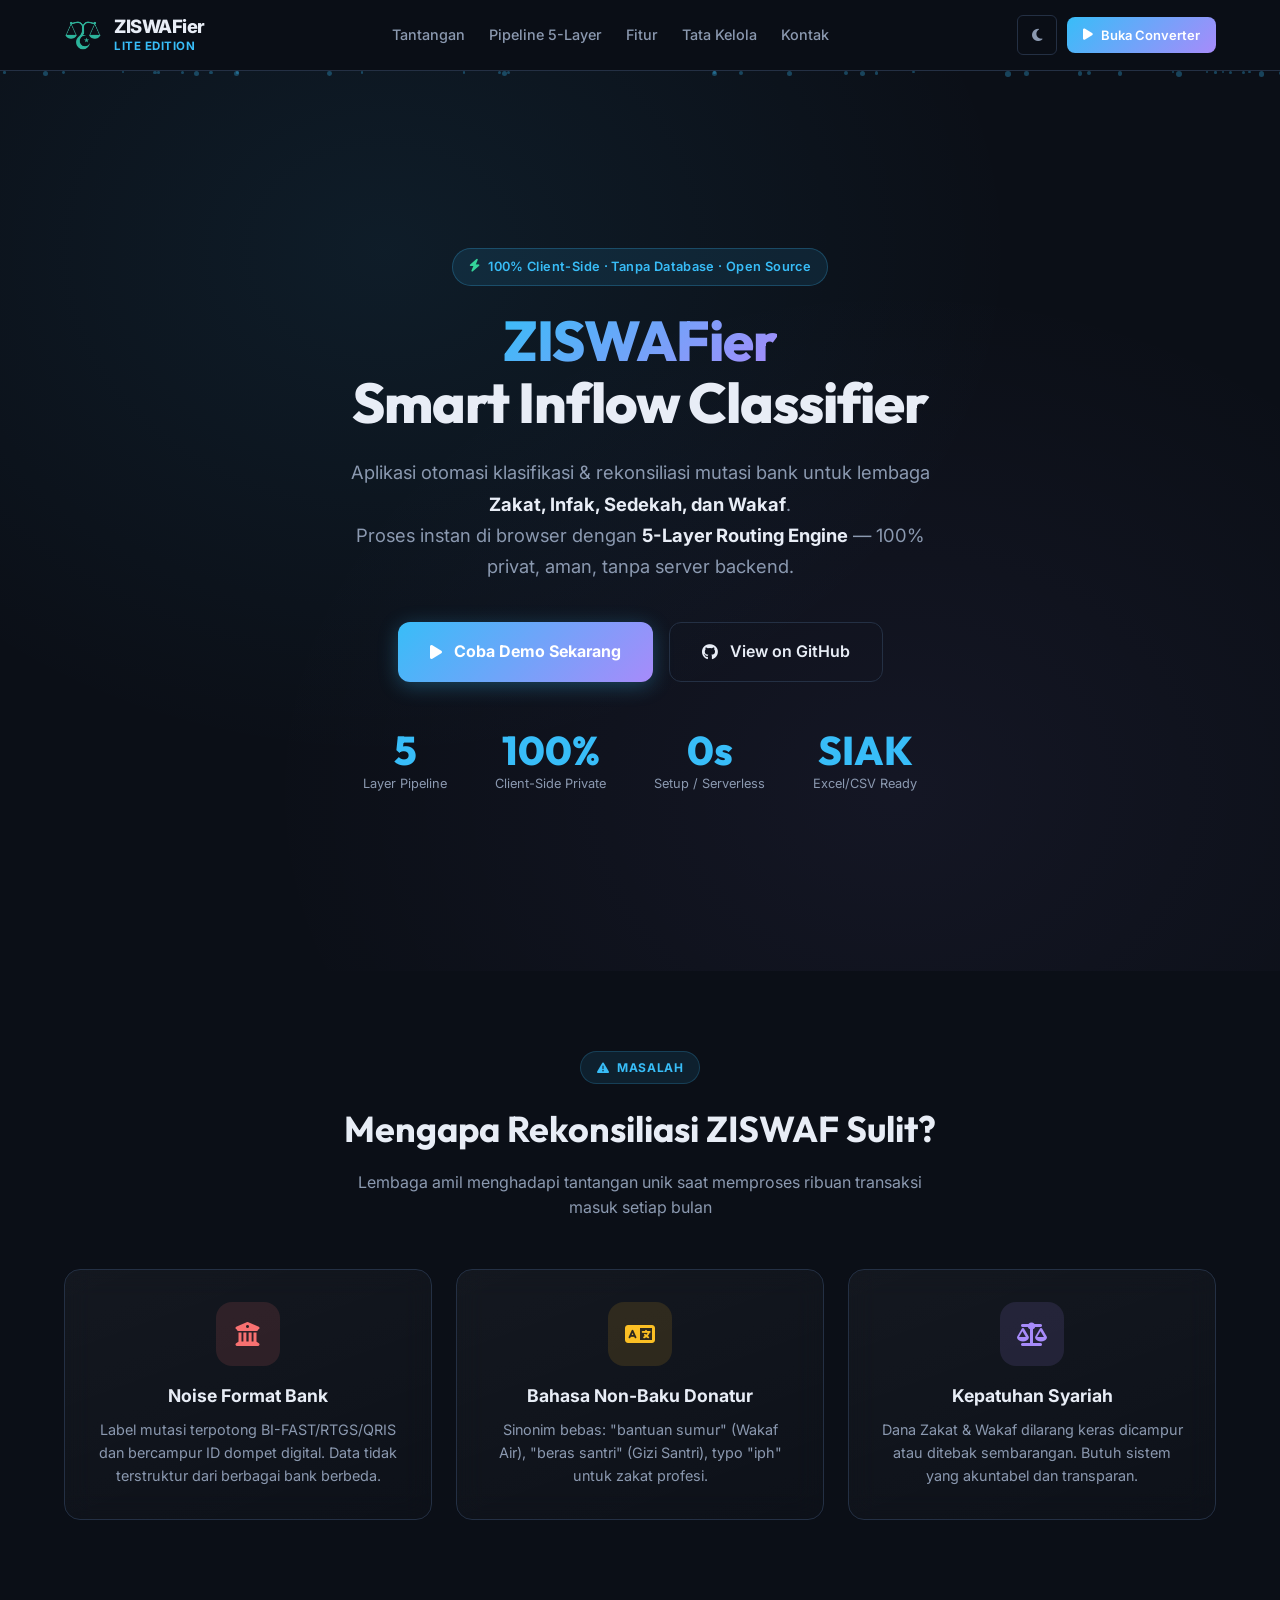
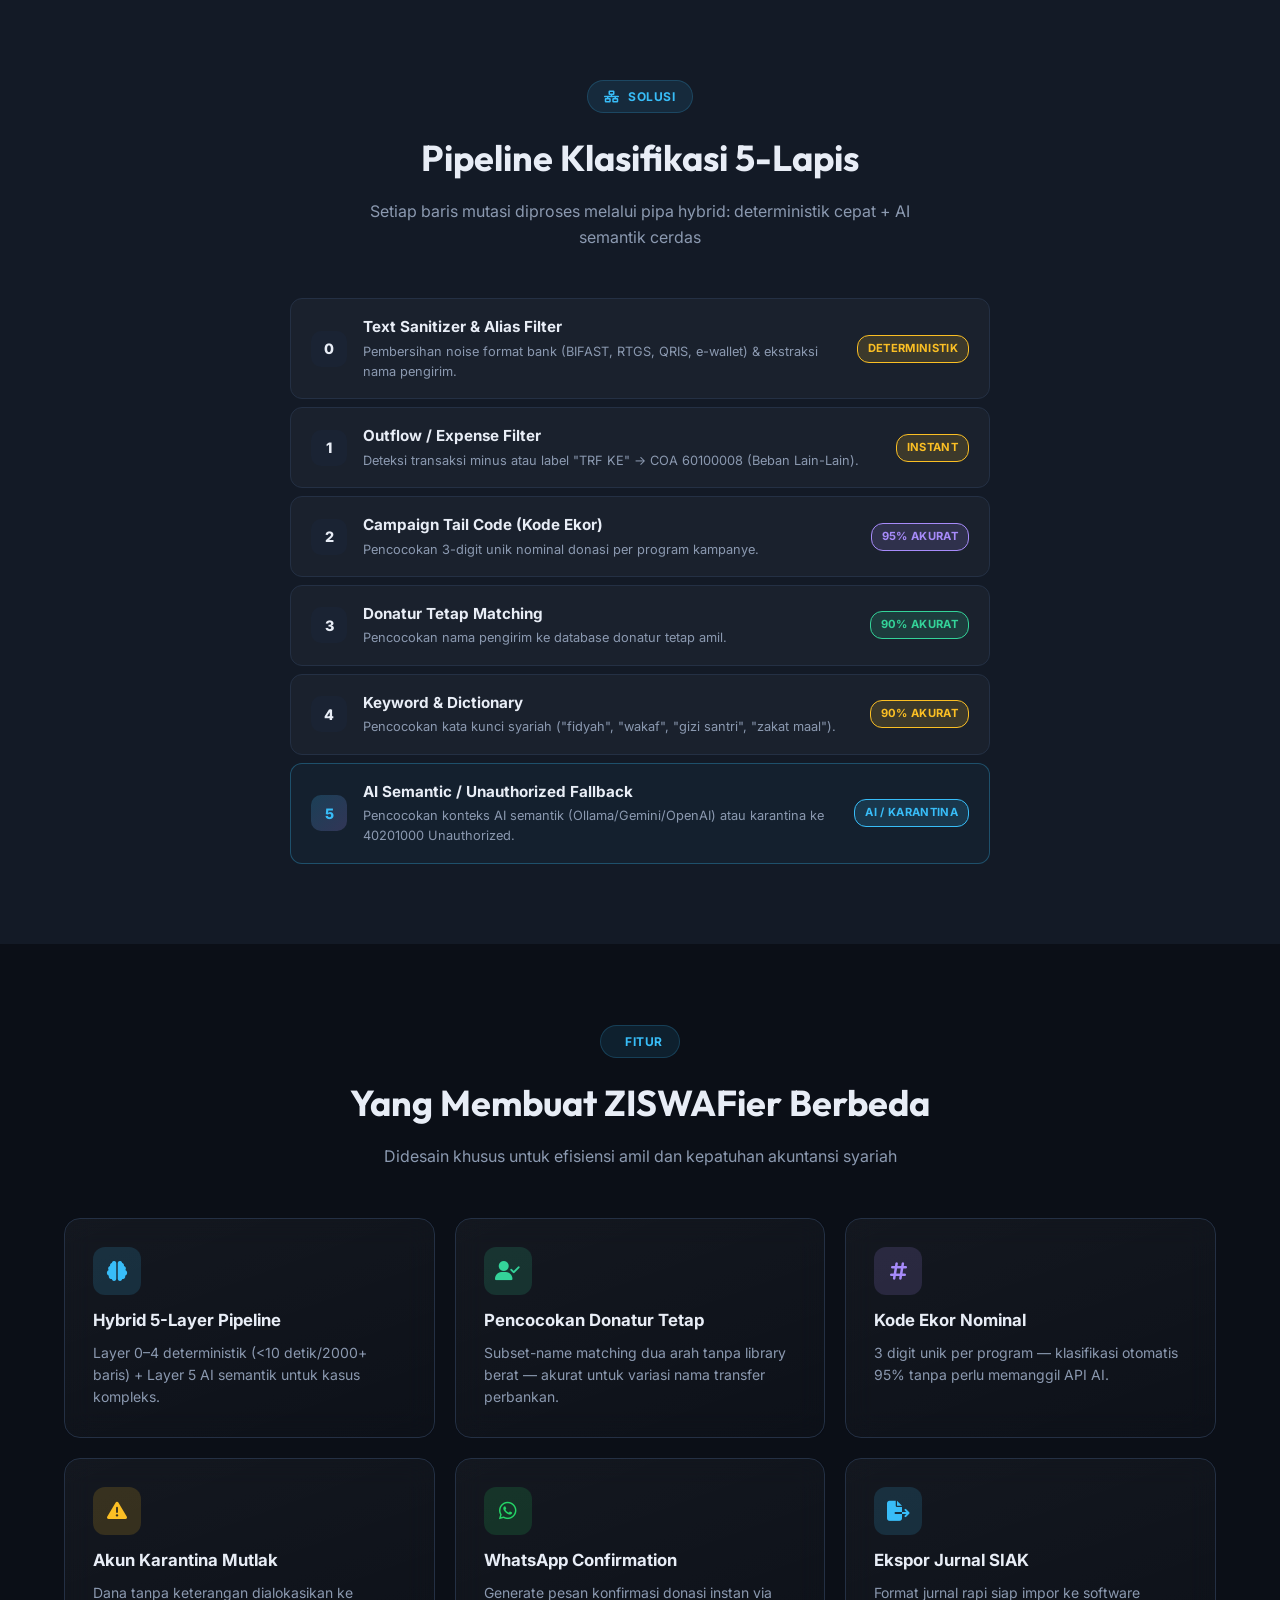
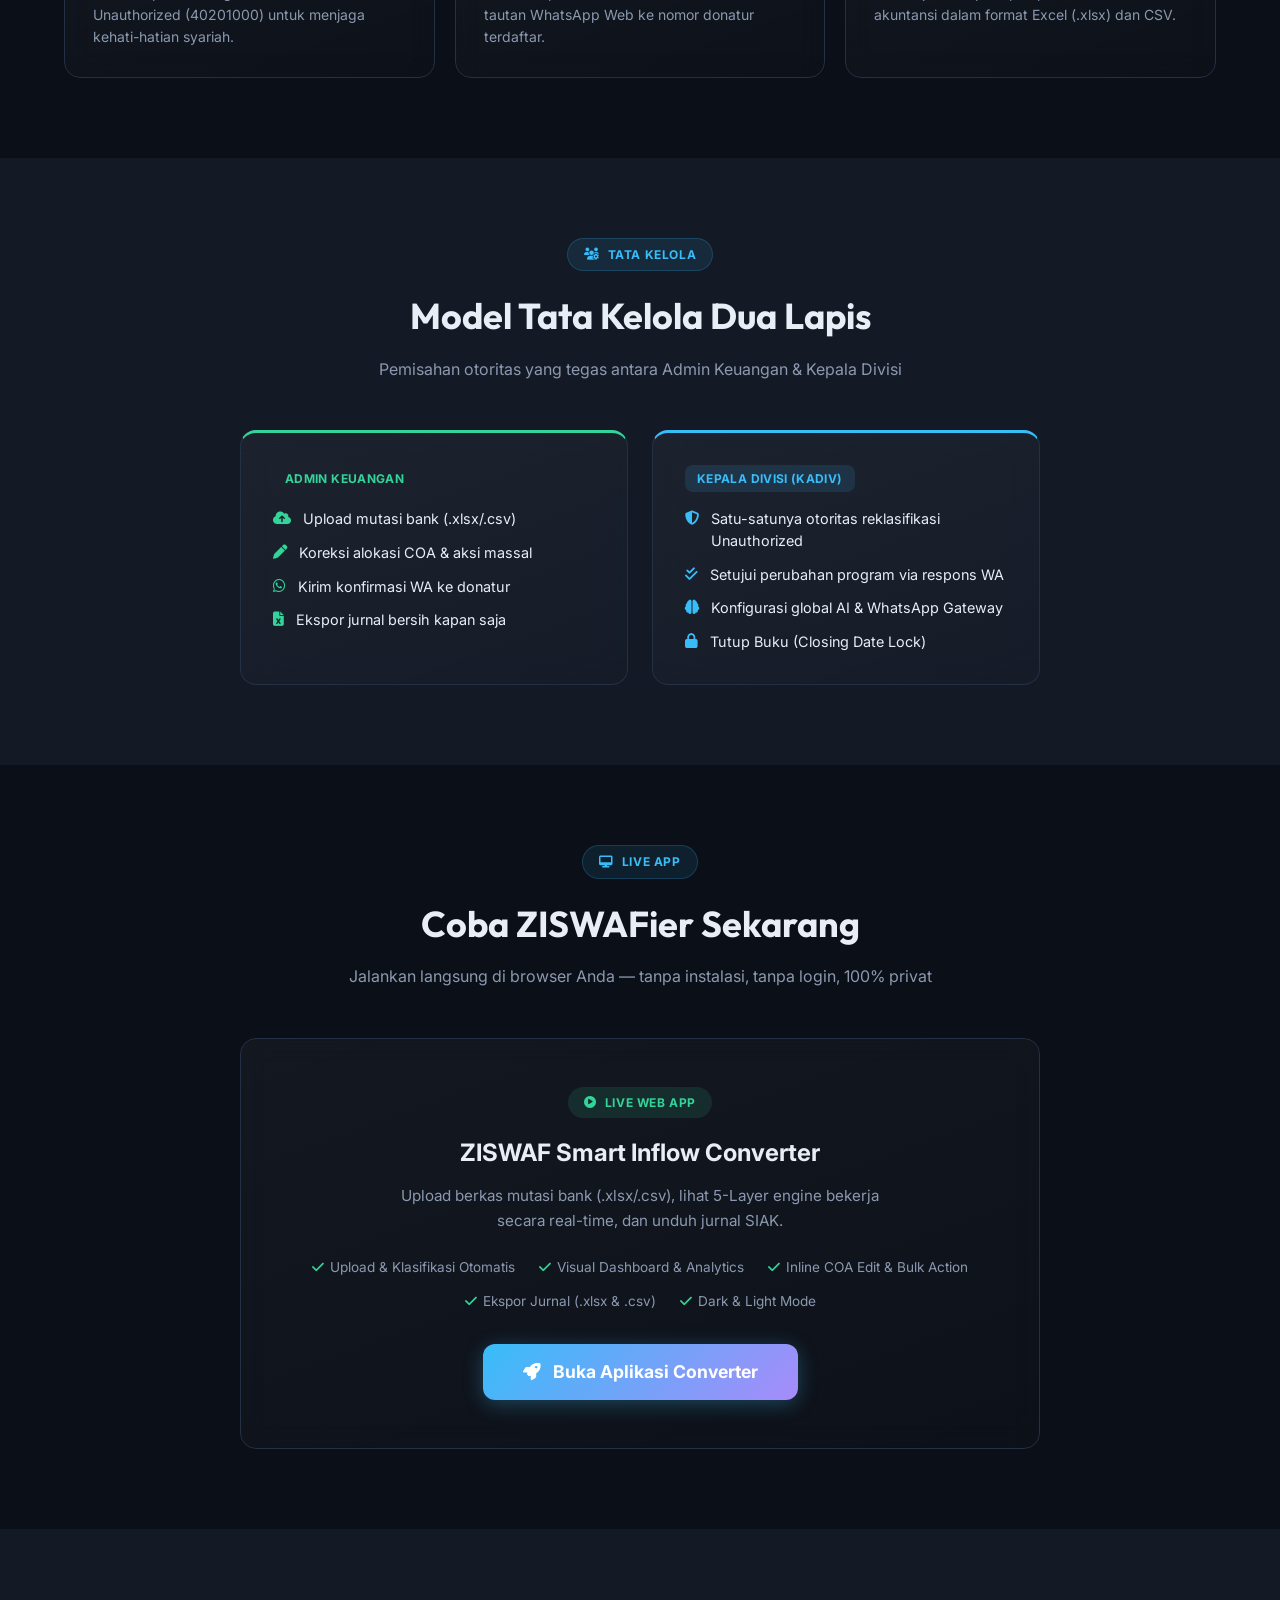
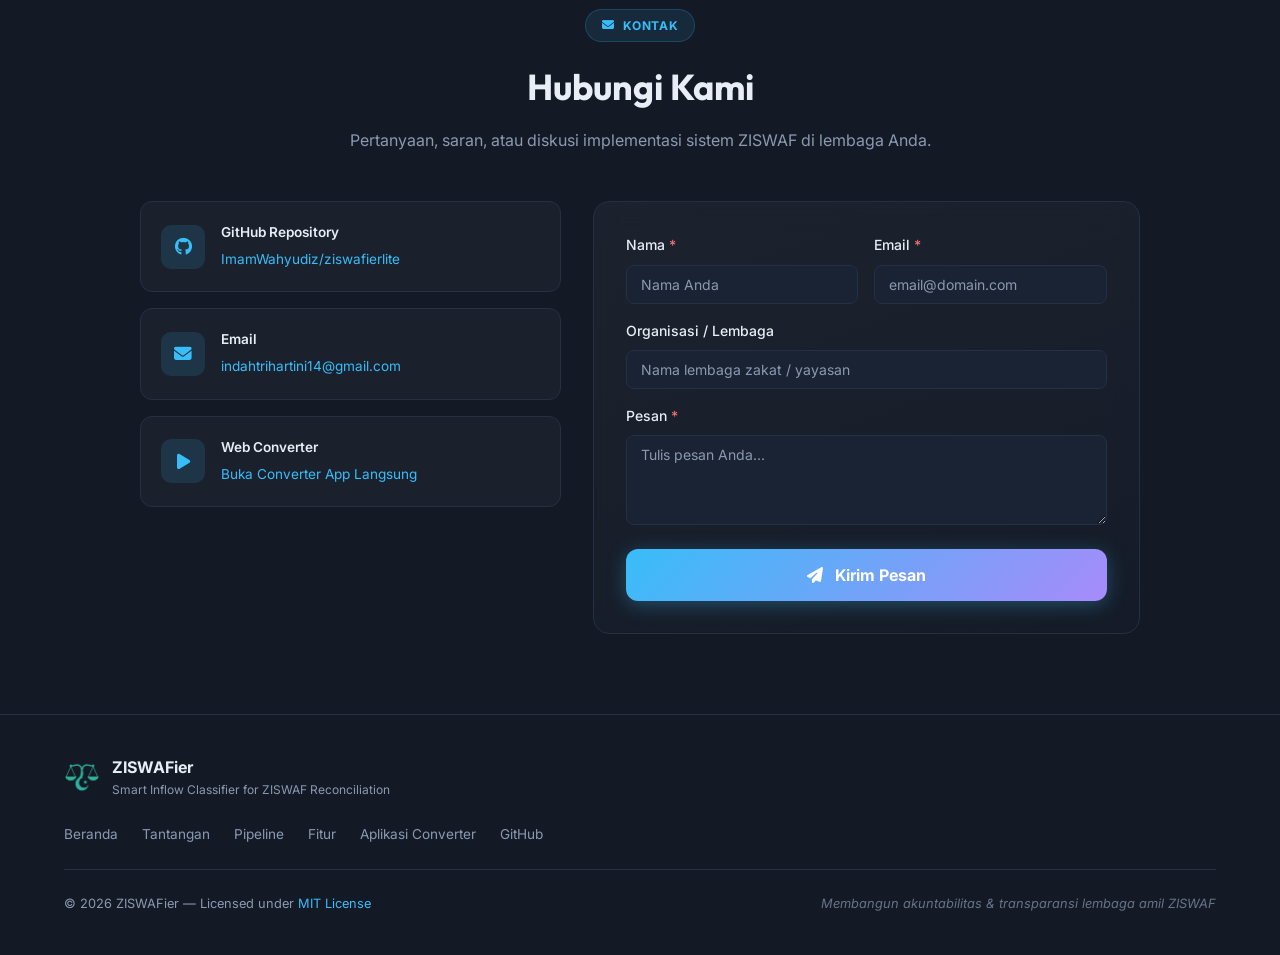
==== commit a68e5d27: "feat(responsive): polish landing page for mobile, tablet, and small screen displays" ====
--- a/index.html
+++ b/index.html
@@ -114,13 +114,16 @@
                 <a href="#contact" class="nav-link">Kontak</a>
             </div>
             <div class="navbar-actions">
-                <button class="btn btn-icon" id="btn-theme-toggle" title="Toggle Tema">
+                <button class="btn btn-icon" id="btn-theme-toggle" title="Toggle Tema" aria-label="Toggle Tema">
                     <i class="fa-solid fa-moon" id="theme-icon"></i>
                 </button>
-                <a href="./app.html" class="btn btn-primary btn-sm"
+                <a href="./app.html" class="btn btn-primary btn-sm btn-nav-cta"
                     style="display: inline-flex; align-items: center; gap: 8px; text-decoration: none;">
-                    <i class="fa-solid fa-play"></i> Buka Converter
+                    <i class="fa-solid fa-play"></i> <span class="nav-cta-text">Buka Converter</span>
                 </a>
+                <button class="btn btn-icon btn-mobile-menu" id="btn-mobile-menu" title="Menu Navigasi" aria-label="Buka Menu">
+                    <i class="fa-solid fa-bars" id="menu-icon"></i>
+                </button>
             </div>
         </div>
     </nav>
--- a/css/landing.css
+++ b/css/landing.css
@@ -76,6 +76,21 @@
     display: flex;
     align-items: center;
     gap: 10px;
+}
+
+.btn-mobile-menu {
+    display: none;
+}
+
+@keyframes slideDownMenu {
+    from {
+        opacity: 0;
+        transform: translateY(-8px);
+    }
+    to {
+        opacity: 1;
+        transform: translateY(0);
+    }
 }
 
 /* ─── Container ──────────────────────────────────────────────────────────────── */
@@ -777,25 +792,303 @@
 .toast.toast-error { border-color: var(--danger); }
 
 /* ─── Responsive ─────────────────────────────────────────────────────────────── */
+
+/* Tablets & Smaller Laptops (<= 992px) */
+@media (max-width: 992px) {
+    .btn-mobile-menu {
+        display: inline-flex;
+    }
+
+    .navbar-menu {
+        display: none;
+    }
+
+    .navbar-menu.is-active {
+        display: flex;
+        flex-direction: column;
+        position: absolute;
+        top: 100%;
+        left: 0;
+        right: 0;
+        background: var(--surface);
+        backdrop-filter: blur(16px);
+        -webkit-backdrop-filter: blur(16px);
+        border-bottom: 1px solid var(--border);
+        padding: 1.25rem 1.5rem;
+        gap: 0.5rem;
+        box-shadow: 0 12px 28px rgba(0, 0, 0, 0.2);
+        animation: slideDownMenu 0.25s cubic-bezier(0.16, 1, 0.3, 1) forwards;
+        z-index: 99;
+    }
+
+    [data-theme="light"] .navbar-menu.is-active {
+        background: rgba(255, 255, 255, 0.98);
+        box-shadow: 0 12px 28px rgba(0, 0, 0, 0.08);
+    }
+
+    .navbar-menu.is-active .nav-link {
+        padding: 0.65rem 0.5rem;
+        font-size: 0.95rem;
+        font-weight: 600;
+        border-bottom: 1px solid rgba(255, 255, 255, 0.04);
+        border-radius: 6px;
+    }
+
+    [data-theme="light"] .navbar-menu.is-active .nav-link {
+        border-bottom: 1px solid rgba(0, 0, 0, 0.05);
+    }
+
+    .navbar-menu.is-active .nav-link:hover {
+        background: rgba(56, 189, 248, 0.08);
+        padding-left: 0.75rem;
+    }
+
+    .features-grid {
+        grid-template-columns: repeat(2, 1fr);
+    }
+
+    .governance-grid {
+        grid-template-columns: 1fr;
+    }
+}
+
+/* Mobile Devices (<= 768px) */
 @media (max-width: 768px) {
-    .hero { padding: 3rem 1.5rem; min-height: auto; }
-    .hero-title { font-size: 2.25rem; }
-    .hero-subtitle { font-size: 1rem; }
-    .hero-actions { flex-direction: column; align-items: center; }
-    .hero-stats { gap: 2rem; }
-    .hero-stat-value { font-size: 2rem; }
-    
-    .section { padding: 3rem 0; }
-    .section-title { font-size: 1.75rem; }
-    
-    .problem-grid { grid-template-columns: 1fr; }
-    .features-grid { grid-template-columns: 1fr; }
-    .governance-grid { grid-template-columns: 1fr; }
-    
-    .contact-grid { grid-template-columns: 1fr; }
-    .form-row { grid-template-columns: 1fr; }
-    
-    .footer-bottom { flex-direction: column; text-align: center; }
-    
-    .demo-preview-inner { padding: 2rem 1.5rem; }
-}
+    .container {
+        padding: 0 1.25rem;
+    }
+
+    .hero {
+        padding: 3rem 1rem 2.5rem;
+        min-height: auto;
+    }
+
+    .hero-badge {
+        font-size: 0.72rem;
+        padding: 0.35rem 0.75rem;
+        margin-bottom: 1.25rem;
+    }
+
+    .hero-title {
+        font-size: clamp(1.85rem, 7vw, 2.5rem);
+        line-height: 1.18;
+    }
+
+    .hero-subtitle {
+        font-size: 0.92rem;
+        line-height: 1.55;
+        margin-bottom: 1.75rem;
+    }
+
+    .hero-actions {
+        flex-direction: column;
+        width: 100%;
+        max-width: 320px;
+        margin: 0 auto 2rem;
+        gap: 0.75rem;
+    }
+
+    .hero-actions .btn {
+        width: 100%;
+        justify-content: center;
+        padding: 0.85rem 1.5rem;
+    }
+
+    .hero-stats {
+        display: grid;
+        grid-template-columns: repeat(2, 1fr);
+        gap: 1.25rem 1rem;
+        max-width: 360px;
+        margin: 0 auto;
+    }
+
+    .hero-stat-value {
+        font-size: 1.75rem;
+    }
+
+    .hero-stat-label {
+        font-size: 0.72rem;
+    }
+
+    .section {
+        padding: 3.25rem 0;
+    }
+
+    .section-header {
+        margin-bottom: 2.25rem;
+    }
+
+    .section-title {
+        font-size: 1.55rem;
+    }
+
+    .section-subtitle {
+        font-size: 0.875rem;
+    }
+
+    .problem-grid,
+    .features-grid,
+    .governance-grid,
+    .contact-grid {
+        grid-template-columns: 1fr;
+        gap: 1.25rem;
+    }
+
+    .problem-card {
+        padding: 1.5rem 1.25rem;
+    }
+
+    .feature-card {
+        padding: 1.5rem 1.25rem;
+    }
+
+    .pipeline-flow {
+        gap: 0.65rem;
+    }
+
+    .pipeline-step {
+        padding: 0.85rem 1rem;
+        gap: 0.75rem;
+        flex-wrap: wrap;
+    }
+
+    .pipeline-num {
+        width: 32px;
+        height: 32px;
+        font-size: 0.82rem;
+        border-radius: 8px;
+    }
+
+    .pipeline-info h3 {
+        font-size: 0.875rem;
+    }
+
+    .pipeline-info p {
+        font-size: 0.78rem;
+        line-height: 1.4;
+    }
+
+    .pipeline-step .badge {
+        font-size: 0.68rem;
+        padding: 0.2rem 0.55rem;
+        margin-left: auto;
+    }
+
+    .demo-preview-card {
+        margin: 0 auto;
+    }
+
+    .demo-preview-inner {
+        padding: 1.75rem 1.25rem;
+    }
+
+    .demo-preview-inner h3 {
+        font-size: 1.25rem;
+    }
+
+    .demo-preview-inner p {
+        font-size: 0.875rem;
+        margin-bottom: 1.25rem;
+    }
+
+    .demo-preview-features {
+        flex-direction: column;
+        align-items: flex-start;
+        gap: 0.5rem;
+        margin-bottom: 1.5rem;
+    }
+
+    .demo-preview-features span {
+        font-size: 0.82rem;
+    }
+
+    .demo-preview-inner .btn {
+        width: 100%;
+        justify-content: center;
+    }
+
+    .form-row {
+        grid-template-columns: 1fr;
+    }
+
+    .contact-info {
+        gap: 1rem;
+    }
+
+    .contact-item {
+        padding: 1rem;
+    }
+
+    .contact-form {
+        padding: 1.5rem 1.25rem;
+    }
+
+    .footer {
+        padding: 2rem 0 1.5rem;
+    }
+
+    .footer-inner {
+        gap: 1.25rem;
+    }
+
+    .footer-links {
+        flex-wrap: wrap;
+        gap: 1rem;
+    }
+
+    .footer-bottom {
+        flex-direction: column;
+        text-align: center;
+        gap: 0.5rem;
+        padding-top: 1.25rem;
+    }
+}
+
+/* Extra Small Mobile (<= 480px) */
+@media (max-width: 480px) {
+    .container {
+        padding: 0 1rem;
+    }
+
+    .navbar-inner {
+        height: 60px;
+    }
+
+    .brand-logo-img {
+        width: 32px;
+        height: 32px;
+    }
+
+    .brand-title {
+        font-size: 1rem;
+    }
+
+    .brand-badge {
+        font-size: 0.65rem;
+    }
+
+    .nav-cta-text {
+        display: none;
+    }
+
+    .btn-nav-cta {
+        padding: 0.4rem 0.6rem !important;
+    }
+
+    .hero-title {
+        font-size: 1.75rem;
+    }
+
+    .hero-stats {
+        grid-template-columns: 1fr 1fr;
+        gap: 1rem 0.75rem;
+    }
+
+    .hero-stat-value {
+        font-size: 1.5rem;
+    }
+
+    .section-title {
+        font-size: 1.4rem;
+    }
+}
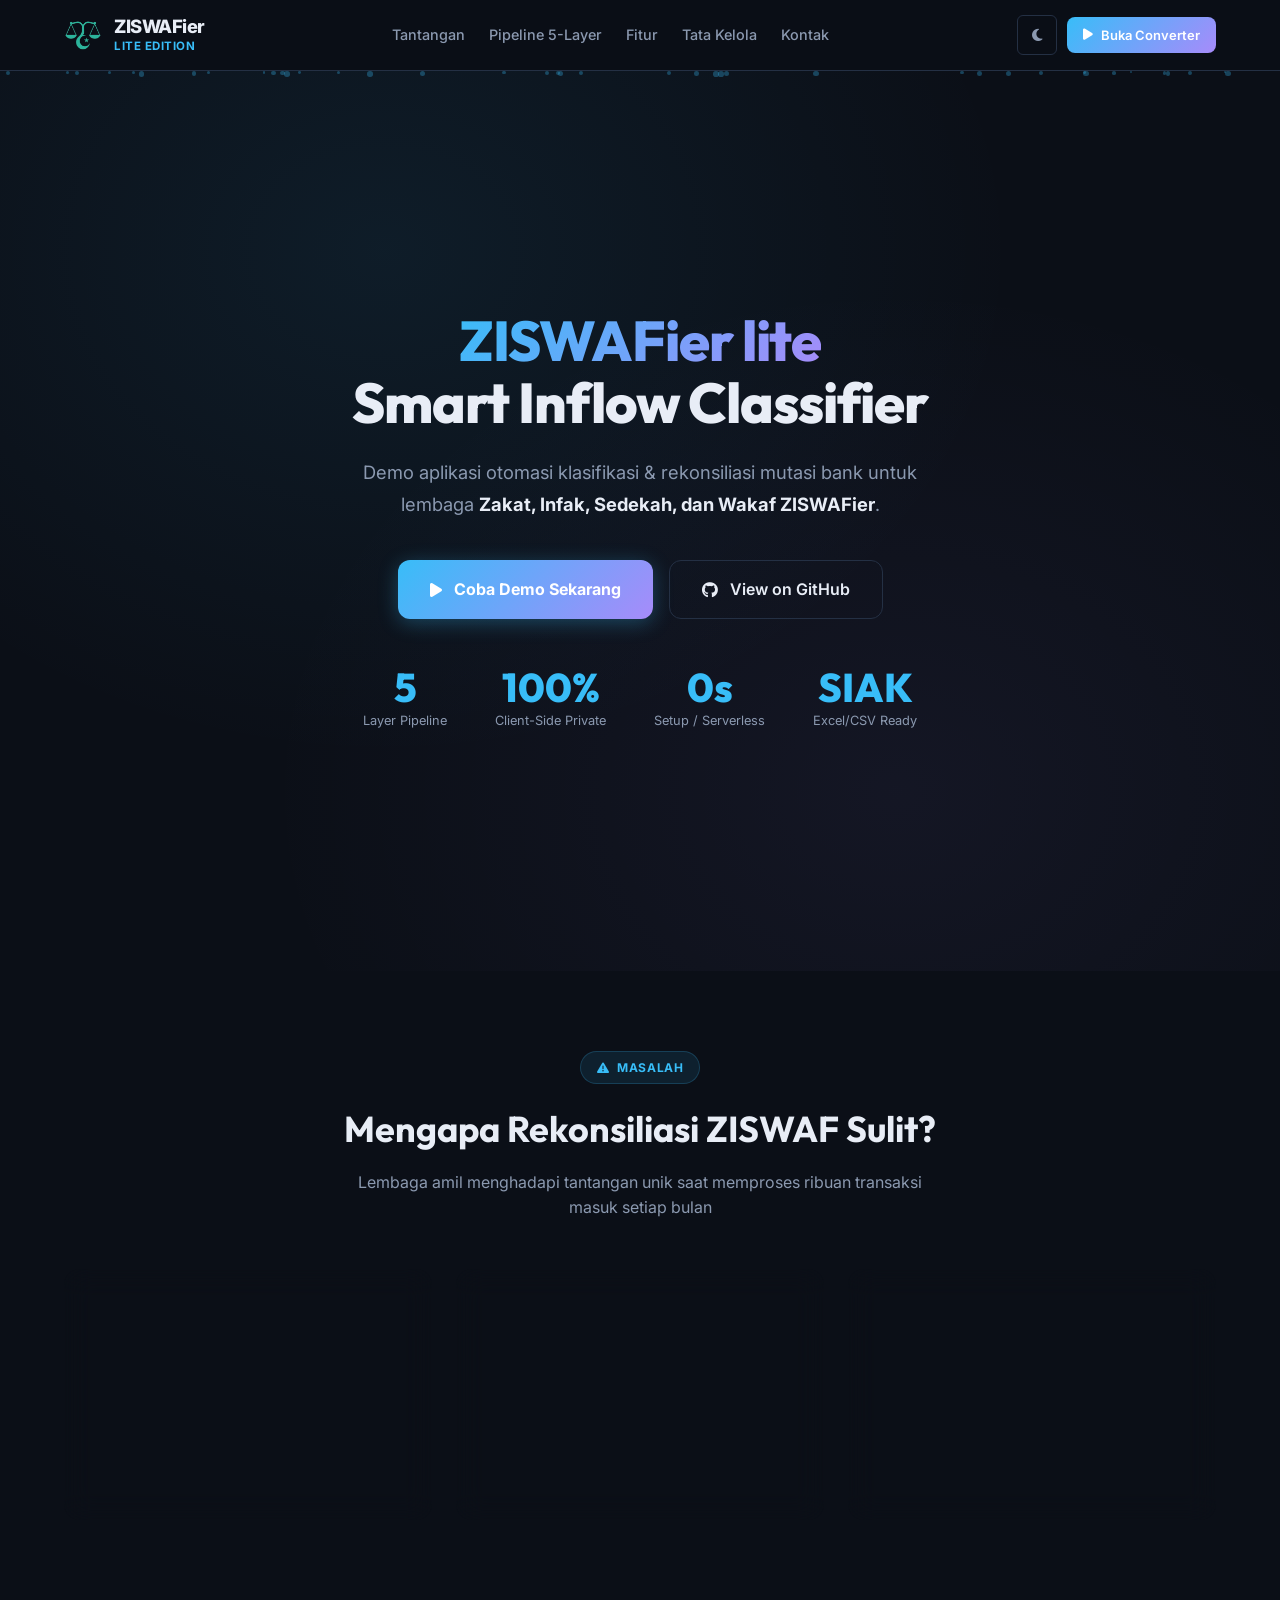
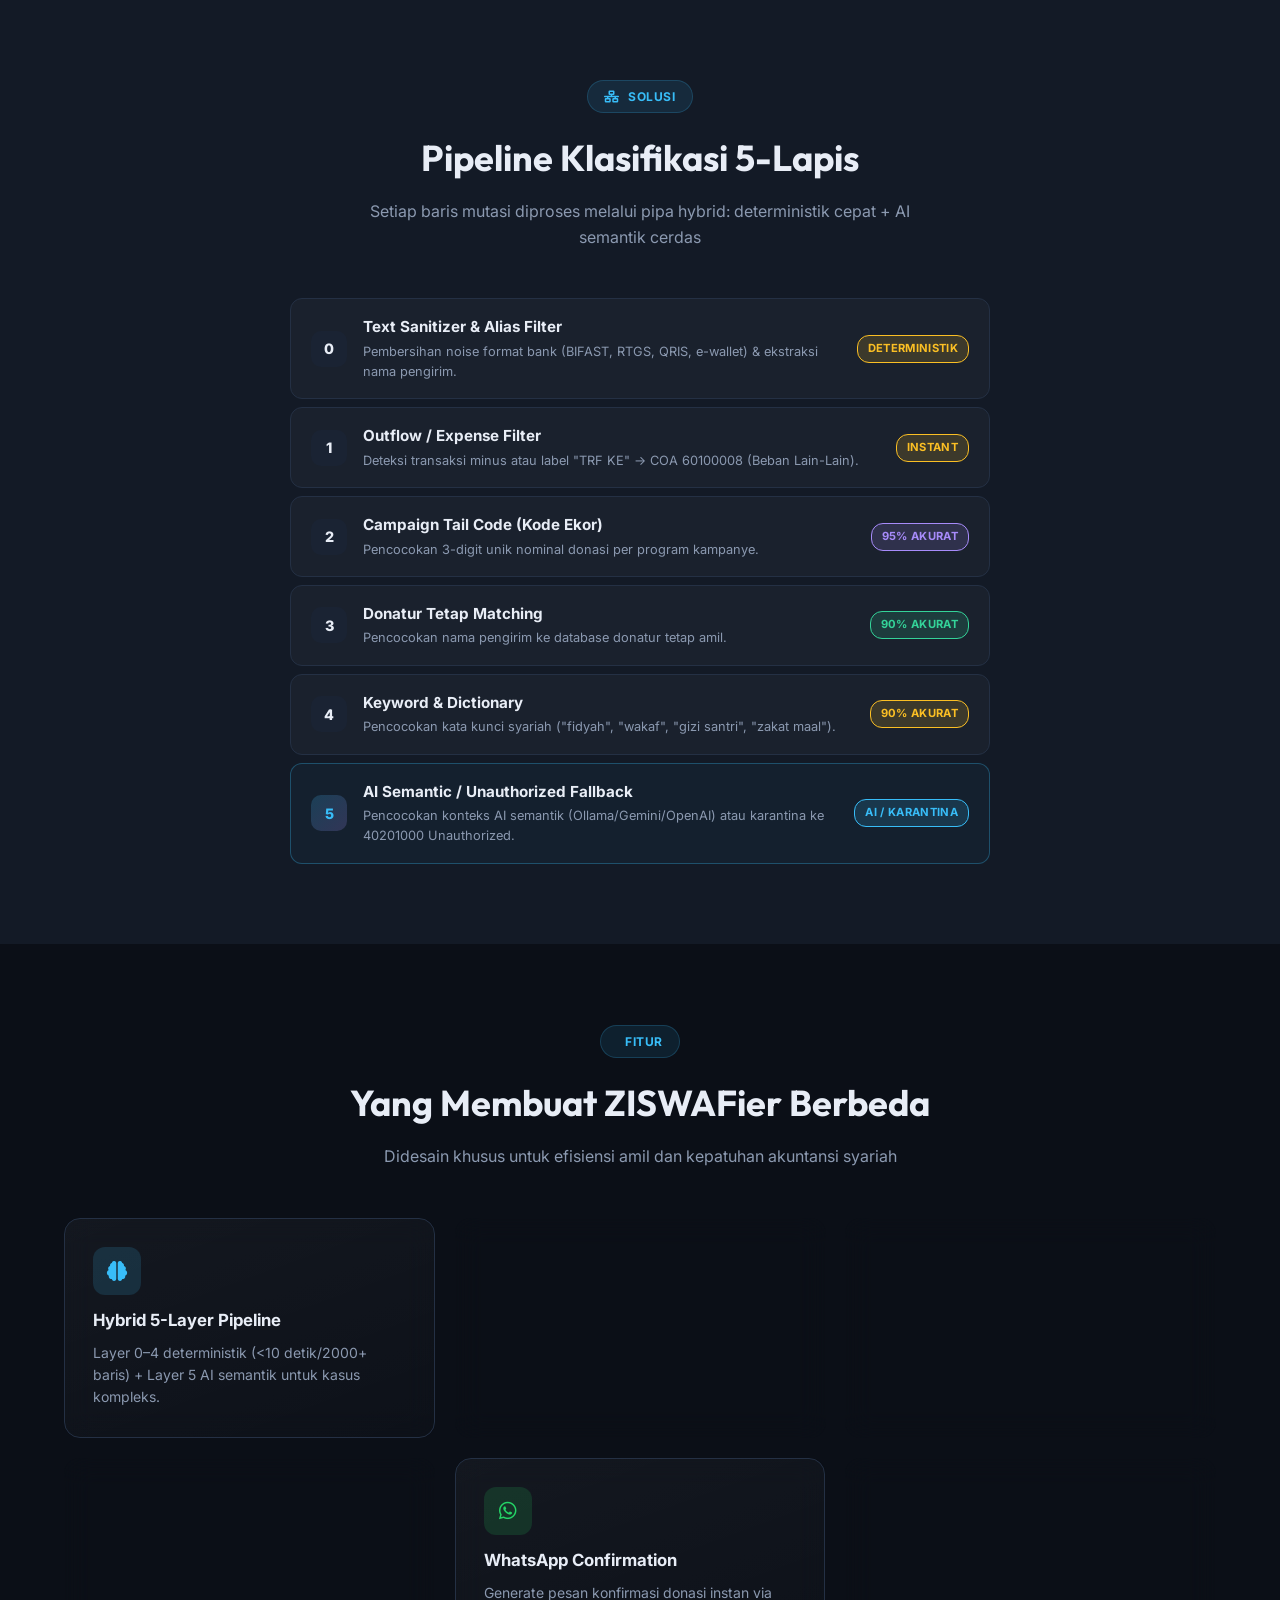
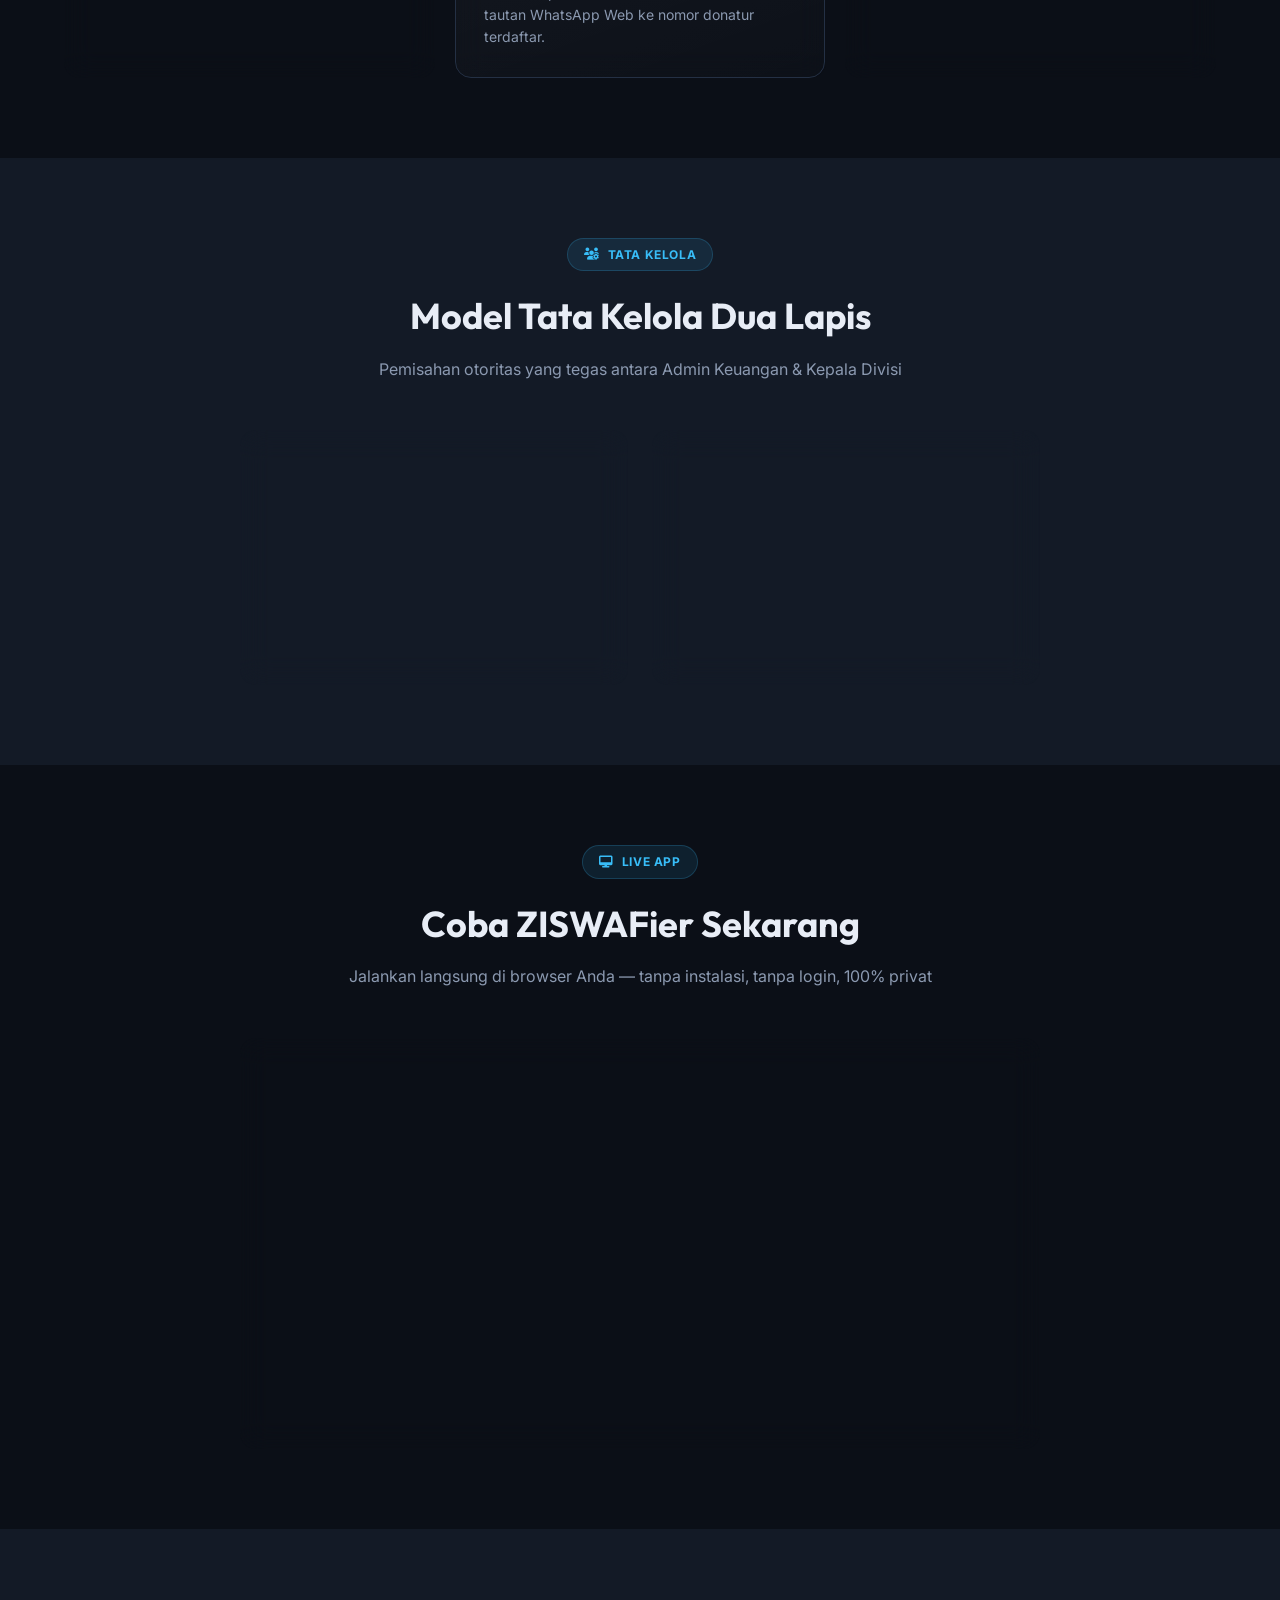
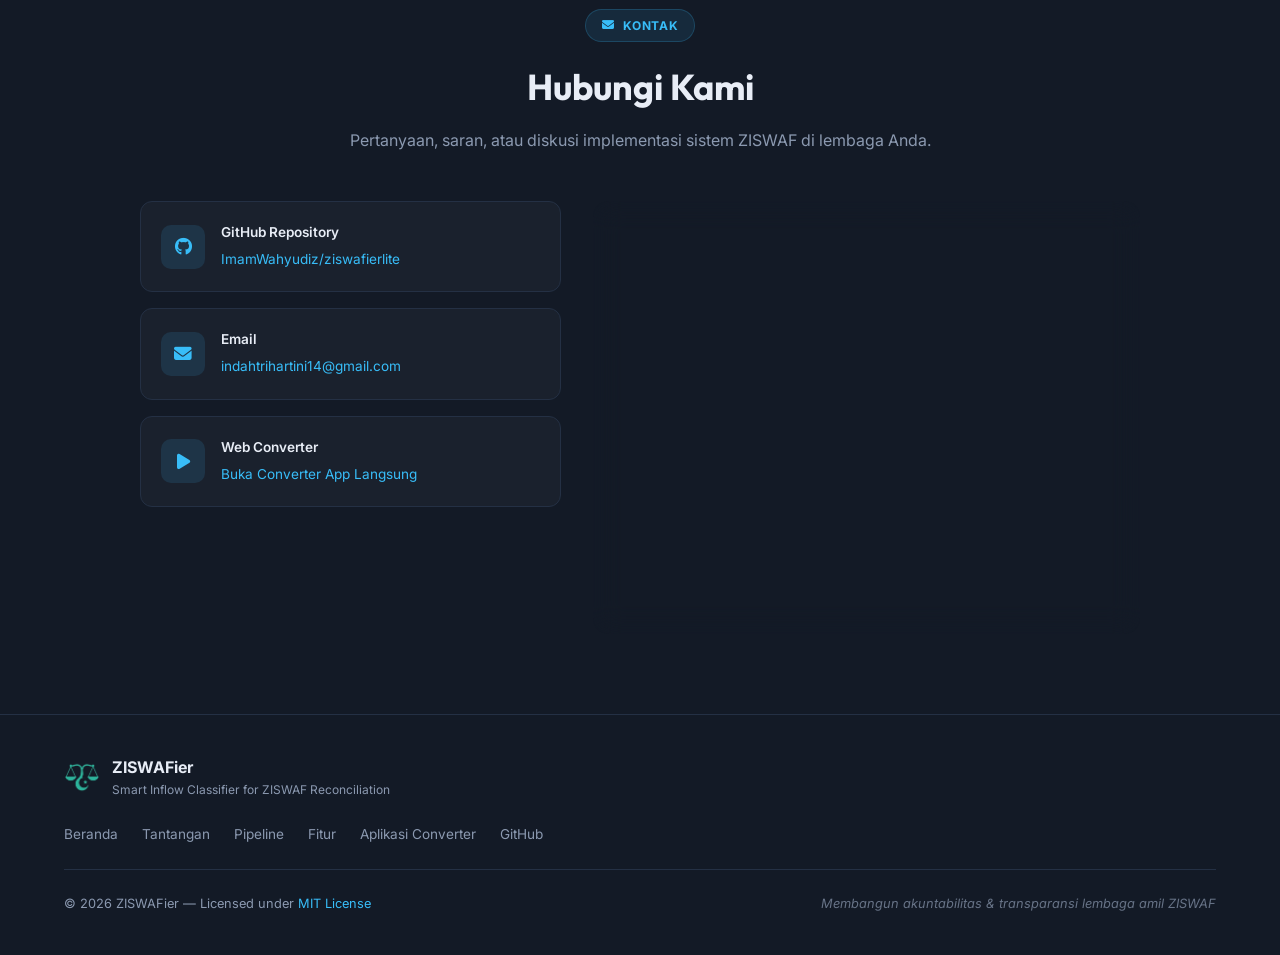
==== commit 2c076d47: "feat: improve mobile responsiveness, AI batch classification, and COA default settings" ====
--- a/index.html
+++ b/index.html
@@ -121,7 +121,8 @@
                     style="display: inline-flex; align-items: center; gap: 8px; text-decoration: none;">
                     <i class="fa-solid fa-play"></i> <span class="nav-cta-text">Buka Converter</span>
                 </a>
-                <button class="btn btn-icon btn-mobile-menu" id="btn-mobile-menu" title="Menu Navigasi" aria-label="Buka Menu">
+                <button class="btn btn-icon btn-mobile-menu" id="btn-mobile-menu" title="Menu Navigasi"
+                    aria-label="Buka Menu">
                     <i class="fa-solid fa-bars" id="menu-icon"></i>
                 </button>
             </div>
@@ -132,18 +133,17 @@
     <section class="hero" id="hero">
         <div class="hero-particles" id="hero-particles"></div>
         <div class="hero-content">
-            <div class="hero-badge">
+            <!-- <div class="hero-badge">
                 <i class="fa-solid fa-bolt text-emerald"></i> 100% Client-Side · Tanpa Database · Open Source
-            </div>
+            </div> -->
             <h1 class="hero-title">
-                <span class="hero-title-accent">ZISWAFier</span>
+                <span class="hero-title-accent">ZISWAFier lite</span>
                 <br>Smart Inflow Classifier
             </h1>
             <p class="hero-subtitle">
-                Aplikasi otomasi klasifikasi &amp; rekonsiliasi mutasi bank untuk lembaga <strong>Zakat, Infak, Sedekah,
-                    dan Wakaf</strong>.
-                <br>Proses instan di browser dengan <strong>5-Layer Routing Engine</strong> — 100% privat, aman, tanpa
-                server backend.
+                Demo aplikasi otomasi klasifikasi &amp; rekonsiliasi mutasi bank untuk lembaga <strong>Zakat, Infak,
+                    Sedekah,
+                    dan Wakaf ZISWAFier</strong>.
             </p>
             <div class="hero-actions">
                 <a href="./app.html" class="btn btn-hero-primary">
--- a/css/style.css
+++ b/css/style.css
@@ -422,6 +422,49 @@
     padding: 1.5rem;
 }
 
+.sys-coa-card {
+    border-left: 3px solid var(--accent);
+    background: linear-gradient(145deg, var(--surface), var(--surface2));
+    padding: 1.25rem;
+}
+
+.sys-coa-grid {
+    display: grid;
+    grid-template-columns: repeat(3, 1fr);
+    gap: 1rem;
+}
+
+.sys-coa-item {
+    background: var(--surface);
+    border: 1px solid var(--border);
+    border-radius: 8px;
+    padding: 0.875rem;
+    display: flex;
+    flex-direction: column;
+    justify-content: space-between;
+}
+
+.sys-coa-header {
+    display: flex;
+    justify-content: space-between;
+    align-items: center;
+    gap: 0.5rem;
+    margin-bottom: 0.5rem;
+}
+
+.sys-coa-title {
+    font-size: 0.8125rem;
+    font-weight: 600;
+    color: var(--text);
+}
+
+.sys-coa-hint {
+    font-size: 0.725rem;
+    color: var(--muted);
+    line-height: 1.35;
+    margin-top: 0.375rem;
+}
+
 .backup-actions {
     display: flex;
     flex-direction: column;
@@ -971,6 +1014,18 @@
     line-height: 1.4;
 }
 
+.table-reasoning-cell {
+    max-width: 280px;
+    min-width: 140px;
+    line-height: 1.35;
+}
+
+.reasoning-full {
+    font-size: 0.775rem;
+    line-height: 1.4;
+    word-break: break-word;
+}
+
 .btn-wa {
     background: none;
     border: none;
@@ -1135,20 +1190,546 @@
 ::-webkit-scrollbar-thumb { background: var(--border); border-radius: 999px; }
 ::-webkit-scrollbar-thumb:hover { background: var(--muted); }
 
+/* ─── RESPONSIVE: BELOW DESKTOP ─────────────────────────────────────────────── */
+
+/* Tablet / Small Laptops (<= 1024px) */
+@media (max-width: 1024px) {
+    .page {
+        max-width: 100%;
+        padding: 1.5rem 1.25rem;
+    }
+    .charts-row {
+        grid-template-columns: 1fr;
+        gap: 1.25rem;
+    }
+    .top5-split, .cat-split {
+        grid-template-columns: 1fr 1.2fr;
+        gap: 1.25rem;
+    }
+    .stats-grid {
+        grid-template-columns: repeat(auto-fit, minmax(180px, 1fr));
+        gap: 0.875rem;
+    }
+    .filter-row-compact {
+        gap: 0.75rem;
+    }
+    .search-item {
+        min-width: 220px;
+    }
+}
+
+/* Tablet Portrait & Large Phones (<= 768px) */
 @media (max-width: 768px) {
-    .stepper { order: 3; width: 100%; justify-content: center; }
-    .step-label { display: none; }
-    .step-btn { padding: 0.5rem; }
-    .charts-row { grid-template-columns: 1fr; }
-    .top5-split, .cat-split { grid-template-columns: 1fr; }
-    .stats-grid { grid-template-columns: repeat(2, 1fr); }
-    .filter-row-compact { flex-direction: column; align-items: stretch; }
-    .search-item { min-width: 100%; }
-    .page-title { font-size: 1.5rem; }
-    .topbar { padding: 0.75rem 1rem; gap: 0.5rem; }
-    .topbar-brand { min-width: 200px; }
-    .brand-subtitle { font-size: 0.65rem; }
-    .page { padding: 1rem; }
-    .stat-value { font-size: 1.5rem; }
-    .stat-label { font-size: 0.75rem; }
-}
+    /* Form input zoom prevention on touch devices */
+    .form-control, .form-select, input.form-control, select.form-select, textarea.form-control {
+        font-size: 16px;
+    }
+
+    /* Topbar */
+    .topbar {
+        padding: 0.75rem 1rem;
+        gap: 0.5rem;
+    }
+    .topbar-brand {
+        flex: 1 1 auto;
+        min-width: 0;
+        gap: 0.5rem;
+    }
+    .brand-logo-img {
+        width: 2.25rem;
+        height: 2.25rem;
+    }
+    .brand-title {
+        font-size: 0.95rem;
+    }
+    .brand-subtitle {
+        font-size: 0.6875rem;
+        max-width: 200px;
+    }
+    .topbar-actions {
+        gap: 0.375rem;
+    }
+    .topbar-actions .btn {
+        padding: 0.375rem 0.625rem;
+        font-size: 0.775rem;
+    }
+
+    /* Stepper */
+    .stepper {
+        order: 3;
+        width: 100%;
+        justify-content: space-between;
+        margin-top: 0.375rem;
+        padding-top: 0.5rem;
+        border-top: 1px solid var(--border);
+        gap: 0.25rem;
+    }
+    .step-btn {
+        flex: 1;
+        justify-content: center;
+        padding: 0.45rem 0.25rem;
+        font-size: 0.75rem;
+        gap: 0.35rem;
+        border-radius: 6px;
+    }
+    .step-num {
+        width: 1.25rem;
+        height: 1.25rem;
+        font-size: 0.7rem;
+    }
+    .step-label {
+        display: inline;
+        font-size: 0.75rem;
+    }
+    .step-sep {
+        font-size: 0.65rem;
+        color: var(--muted);
+        opacity: 0.6;
+        padding: 0 0.1rem;
+    }
+
+    /* Page container & Header */
+    .page {
+        padding: 1.25rem 0.875rem;
+    }
+    .page-header {
+        flex-direction: column;
+        align-items: stretch;
+        gap: 0.75rem;
+        margin-bottom: 1.25rem;
+    }
+    .page-title {
+        font-size: 1.375rem;
+        line-height: 1.25;
+    }
+    .page-subtitle {
+        font-size: 0.8125rem;
+    }
+    #btn-goto-upload {
+        width: 100%;
+        justify-content: center;
+    }
+
+    /* Subtabs (Konfigurasi) */
+    .subtab-bar {
+        display: grid;
+        grid-template-columns: repeat(3, 1fr);
+        gap: 0.375rem;
+        background: var(--surface2);
+        padding: 0.375rem;
+        border-radius: 10px;
+        border-bottom: none;
+        margin-bottom: 1rem;
+    }
+    .subtab {
+        display: flex;
+        align-items: center;
+        justify-content: center;
+        padding: 0.45rem 0.25rem;
+        font-size: 0.75rem;
+        border-radius: 6px;
+        border: none;
+        border-bottom: none;
+        background: transparent;
+        color: var(--muted);
+        text-align: center;
+        white-space: nowrap;
+    }
+    .subtab.active {
+        background: var(--surface);
+        color: var(--accent);
+        font-weight: 700;
+        box-shadow: 0 1px 3px rgba(0, 0, 0, 0.1);
+    }
+    .subtab-count {
+        font-size: 0.65rem;
+        padding: 0.05rem 0.35rem;
+        margin-left: 0.25rem;
+    }
+
+    /* Akun Default Sistem */
+    .sys-coa-grid {
+        grid-template-columns: 1fr;
+        gap: 0.75rem;
+    }
+
+    /* Panel Toolbar */
+    .panel-toolbar {
+        gap: 0.375rem;
+        margin-bottom: 0.75rem;
+    }
+    .panel-toolbar .btn, .panel-toolbar label.btn {
+        font-size: 0.75rem;
+        padding: 0.4rem 0.65rem;
+    }
+    .panel-hint {
+        order: 10;
+        width: 100%;
+        margin-left: 0;
+        margin-top: 0.25rem;
+        font-size: 0.75rem;
+        white-space: normal;
+        line-height: 1.4;
+    }
+    .panel-toolbar .ms-auto {
+        margin-left: auto;
+        order: 5;
+    }
+
+    /* Data Tables & Cards */
+    .table-card {
+        border-radius: 10px;
+        overflow: hidden;
+    }
+    .table-responsive {
+        overflow-x: auto;
+        -webkit-overflow-scrolling: touch;
+        width: 100%;
+    }
+    .data-table {
+        min-width: 520px;
+    }
+    .data-table th {
+        padding: 0.625rem 0.75rem;
+        font-size: 0.7rem;
+    }
+    .data-table td {
+        padding: 0.625rem 0.75rem;
+        font-size: 0.8125rem;
+    }
+    .btn-icon-sm {
+        min-width: 32px;
+        min-height: 32px;
+        font-size: 0.95rem;
+        display: inline-flex;
+        align-items: center;
+        justify-content: center;
+    }
+
+    /* Settings & Backup */
+    .settings-card {
+        padding: 1rem;
+        margin-top: 1.25rem !important;
+    }
+    .backup-item {
+        flex-direction: column;
+        align-items: stretch;
+        gap: 0.75rem;
+        padding: 0.875rem;
+    }
+    .backup-label {
+        min-width: 0;
+        font-size: 0.8125rem;
+    }
+    .backup-item .btn, .backup-item label.btn {
+        width: 100%;
+        justify-content: center;
+    }
+
+    /* Page 2: Upload Area */
+    .dropzone {
+        padding: 2.25rem 1rem;
+        margin-bottom: 1.25rem;
+    }
+    .dropzone-icon {
+        font-size: 3rem;
+        margin-bottom: 0.75rem;
+    }
+    .dropzone-text {
+        font-size: 1rem;
+    }
+    .dropzone-subtext {
+        font-size: 0.8125rem;
+    }
+    .progress-section {
+        padding: 1.25rem 1rem;
+    }
+    .layer-counters {
+        display: grid;
+        grid-template-columns: repeat(2, 1fr);
+        gap: 0.5rem;
+    }
+    .layer-counter {
+        font-size: 0.775rem;
+        gap: 0.375rem;
+    }
+    .upload-done {
+        padding: 2rem 1rem;
+    }
+    .done-actions {
+        flex-direction: column;
+        width: 100%;
+        gap: 0.5rem;
+    }
+    .done-actions .btn {
+        width: 100%;
+        justify-content: center;
+    }
+
+    /* Page 3: Dashboard */
+    .stats-grid {
+        grid-template-columns: repeat(2, 1fr);
+        gap: 0.625rem;
+        margin-bottom: 1.25rem;
+    }
+    .stat-card {
+        padding: 0.875rem 0.75rem;
+        border-radius: 12px;
+    }
+    .stat-icon {
+        font-size: 1.25rem;
+        margin-bottom: 0.25rem;
+    }
+    .stat-label {
+        font-size: 0.725rem;
+        margin-bottom: 0.25rem;
+    }
+    .stat-value {
+        font-size: clamp(1.15rem, 3.5vw, 1.45rem);
+    }
+    .stat-card:last-child {
+        grid-column: span 2;
+    }
+
+    /* Charts */
+    .charts-row {
+        grid-template-columns: 1fr;
+        gap: 1rem;
+        margin-bottom: 1.25rem;
+    }
+    .chart-card {
+        padding: 1rem;
+    }
+    .top5-split, .cat-split {
+        grid-template-columns: 1fr;
+        gap: 1rem;
+    }
+    .top5-canvas-wrap, .cat-canvas-wrap {
+        height: 220px;
+        width: 100%;
+    }
+
+    /* Reporting Filters */
+    .reporting-filter-card {
+        padding: 0.875rem;
+        margin-bottom: 0.875rem;
+    }
+    .filter-row-compact {
+        flex-direction: column;
+        align-items: stretch;
+        gap: 0.625rem;
+    }
+    .filter-group-item {
+        width: 100%;
+        flex-direction: column;
+        align-items: stretch;
+        gap: 0.35rem;
+    }
+    .filter-group-item label {
+        font-size: 0.775rem;
+    }
+    .search-item {
+        width: 100%;
+        min-width: 0;
+    }
+    .search-input-group {
+        display: flex;
+        gap: 0.375rem;
+        width: 100%;
+    }
+    .search-scope-select {
+        width: auto;
+        max-width: 115px;
+        flex-shrink: 0;
+        font-size: 0.8125rem;
+        padding: 0.45rem 0.5rem;
+    }
+    #report-search-input {
+        flex: 1;
+        min-width: 0;
+        font-size: 0.8125rem;
+    }
+    .filter-group-item.ms-auto {
+        margin-left: 0;
+        width: 100%;
+        flex-direction: row;
+        display: flex;
+        gap: 0.5rem;
+    }
+    #btn-export-xlsx {
+        flex: 1;
+        justify-content: center;
+    }
+    #btn-export-csv2 {
+        flex-shrink: 0;
+    }
+    .date-range-row {
+        flex-direction: column;
+        align-items: stretch;
+        gap: 0.5rem;
+    }
+    .date-range-row .btn {
+        width: 100%;
+        justify-content: center;
+    }
+
+    /* Transactions Table Toolbar */
+    .table-header-toolbar {
+        flex-direction: column;
+        align-items: stretch;
+        gap: 0.5rem;
+        padding: 0.75rem;
+    }
+    .table-selection-status {
+        flex-wrap: wrap;
+        gap: 0.375rem;
+        width: 100%;
+    }
+    .table-selection-status .btn-xs {
+        font-size: 0.7rem;
+        padding: 0.3rem 0.5rem;
+    }
+    .reporting-pagination-info {
+        padding: 0;
+        width: 100%;
+        font-size: 0.725rem;
+    }
+    .table-mode-controls {
+        margin-left: 0;
+        width: 100%;
+        justify-content: space-between;
+    }
+    .table-mode-controls .btn-xs {
+        font-size: 0.75rem;
+        padding: 0.35rem 0.6rem;
+    }
+    #transactions-table {
+        min-width: 960px;
+    }
+    .coa-select {
+        max-width: 170px;
+        min-width: 130px;
+        font-size: 0.75rem;
+        padding: 0.35rem 0.45rem;
+    }
+    .btn-wa {
+        min-width: 32px;
+        min-height: 32px;
+        font-size: 1.125rem;
+        display: inline-flex;
+        align-items: center;
+        justify-content: center;
+    }
+
+    /* Table Footer & Pagination */
+    .reporting-footer-bar {
+        display: grid;
+        grid-template-columns: 1fr 1fr;
+        gap: 0.625rem;
+        padding: 0.75rem;
+    }
+    .total-dana-item {
+        text-align: center;
+    }
+    .total-dana-item:last-child {
+        grid-column: span 2;
+    }
+    .total-dana-item .label {
+        font-size: 0.7rem;
+    }
+    .total-dana-item .val {
+        font-size: 0.95rem;
+    }
+    #reporting-pagination-container {
+        padding: 0.5rem;
+    }
+    .pagination-bar {
+        flex-wrap: wrap;
+        gap: 0.25rem;
+    }
+    .page-btn {
+        padding: 0.3rem 0.55rem;
+        font-size: 0.8rem;
+        min-width: 30px;
+        height: 30px;
+    }
+}
+
+/* Small Smartphone Portrait (<= 480px) */
+@media (max-width: 480px) {
+    .topbar {
+        padding: 0.625rem 0.75rem;
+    }
+    .brand-title {
+        font-size: 0.9rem;
+    }
+    .brand-subtitle {
+        display: none;
+    }
+    .brand-logo-img {
+        width: 2rem;
+        height: 2rem;
+    }
+    .stepper {
+        gap: 0.2rem;
+    }
+    .step-btn {
+        padding: 0.35rem 0.2rem;
+        font-size: 0.7rem;
+        gap: 0.25rem;
+    }
+    .step-label {
+        font-size: 0.7rem;
+    }
+    .step-sep {
+        display: none;
+    }
+    .stats-grid {
+        grid-template-columns: 1fr 1fr;
+        gap: 0.5rem;
+    }
+    .stat-card {
+        padding: 0.75rem 0.5rem;
+    }
+    .stat-value {
+        font-size: 1.05rem;
+    }
+    .stat-label {
+        font-size: 0.6875rem;
+    }
+    .layer-counters {
+        grid-template-columns: 1fr 1fr;
+        gap: 0.375rem;
+    }
+    .layer-counter {
+        font-size: 0.725rem;
+    }
+    .subtab-bar {
+        grid-template-columns: repeat(3, 1fr);
+        gap: 0.25rem;
+        padding: 0.25rem;
+    }
+    .subtab {
+        font-size: 0.7rem;
+        padding: 0.4rem 0.15rem;
+    }
+}
+
+/* Ultra Small Screens (<= 360px) */
+@media (max-width: 360px) {
+    .stats-grid {
+        grid-template-columns: 1fr;
+    }
+    .stat-card:last-child {
+        grid-column: span 1;
+    }
+    .reporting-footer-bar {
+        grid-template-columns: 1fr;
+    }
+    .total-dana-item:last-child {
+        grid-column: span 1;
+    }
+    .subtab-bar {
+        grid-template-columns: repeat(2, 1fr);
+    }
+}
--- a/css/components.css
+++ b/css/components.css
@@ -226,3 +226,59 @@
     border: 1px solid var(--border);
     border-radius: 12px;
 }
+
+/* ─── RESPONSIVE: COMPONENTS ─────────────────────────────────────────────────── */
+@media (max-width: 640px) {
+    .btn {
+        min-height: 2.375rem;
+    }
+    
+    .btn-sm {
+        padding: 0.4375rem 0.875rem;
+        font-size: 0.775rem;
+    }
+
+    .modal-overlay {
+        padding: 0.75rem;
+        align-items: flex-end;
+    }
+
+    .modal-card {
+        max-height: 92vh;
+        border-radius: 16px 16px 12px 12px;
+    }
+
+    .modal-head {
+        padding: 1rem 1.25rem;
+    }
+
+    .modal-head h2 {
+        font-size: 1.125rem;
+    }
+
+    .modal-body {
+        padding: 1.25rem 1rem;
+    }
+
+    .modal-footer-actions {
+        flex-direction: column-reverse;
+        gap: 0.5rem;
+    }
+
+    .modal-footer-actions .btn {
+        width: 100%;
+        justify-content: center;
+    }
+
+    .toast-root {
+        top: 4.5rem;
+        right: 0.75rem;
+        left: 0.75rem;
+        max-width: none;
+    }
+
+    .toast {
+        padding: 0.75rem 1rem;
+        font-size: 0.8125rem;
+    }
+}
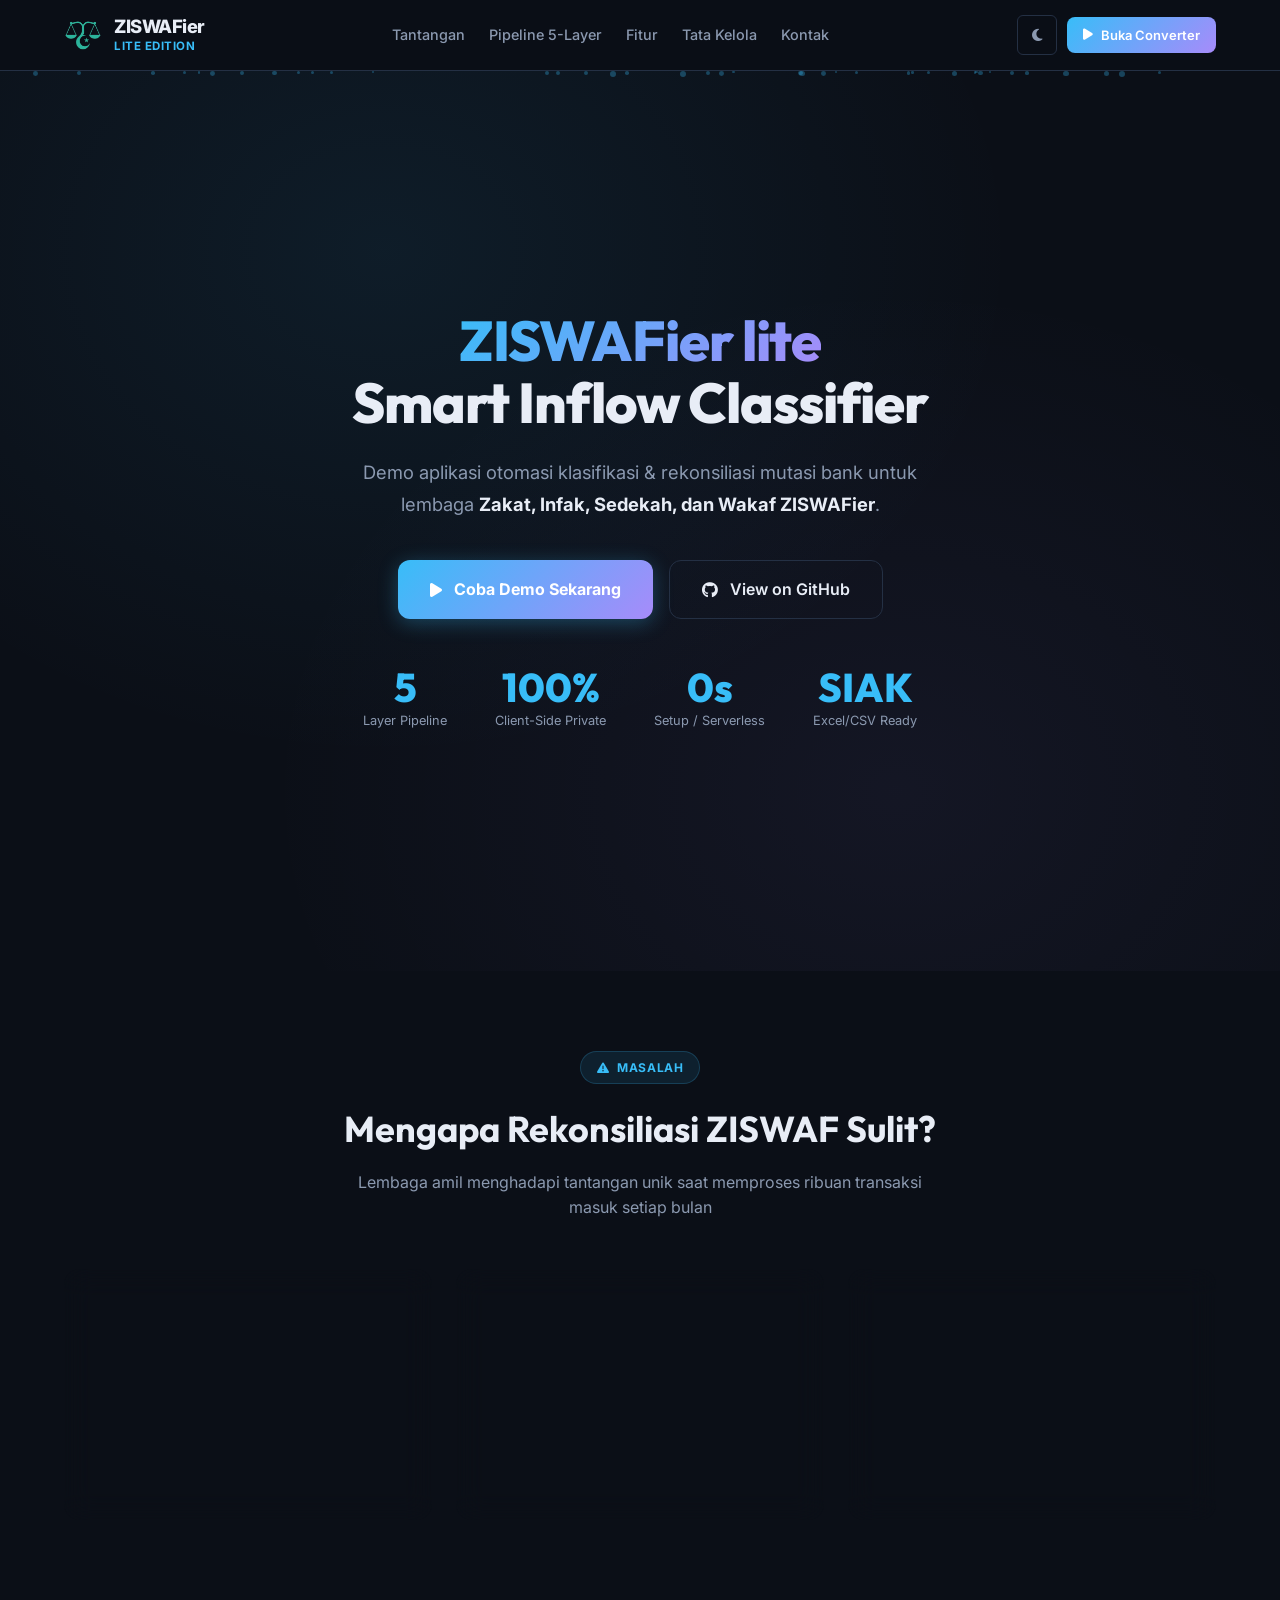
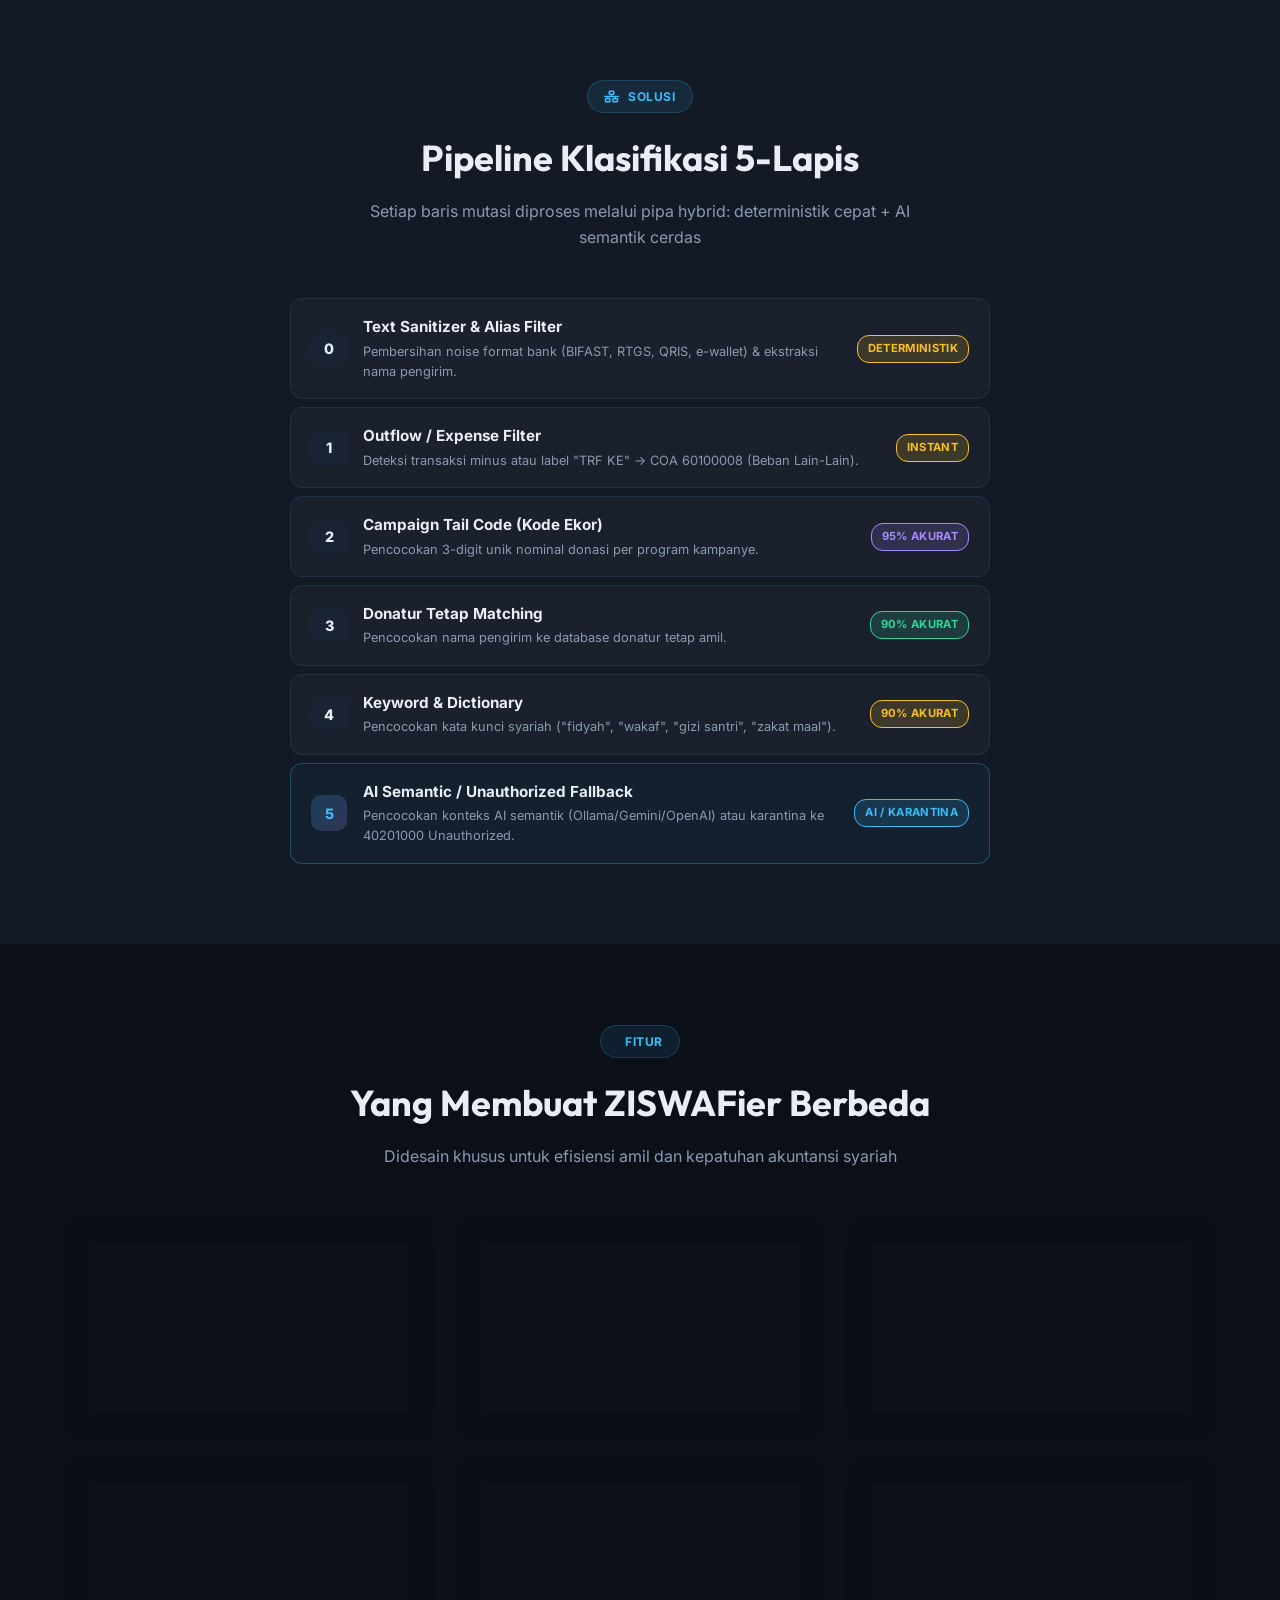
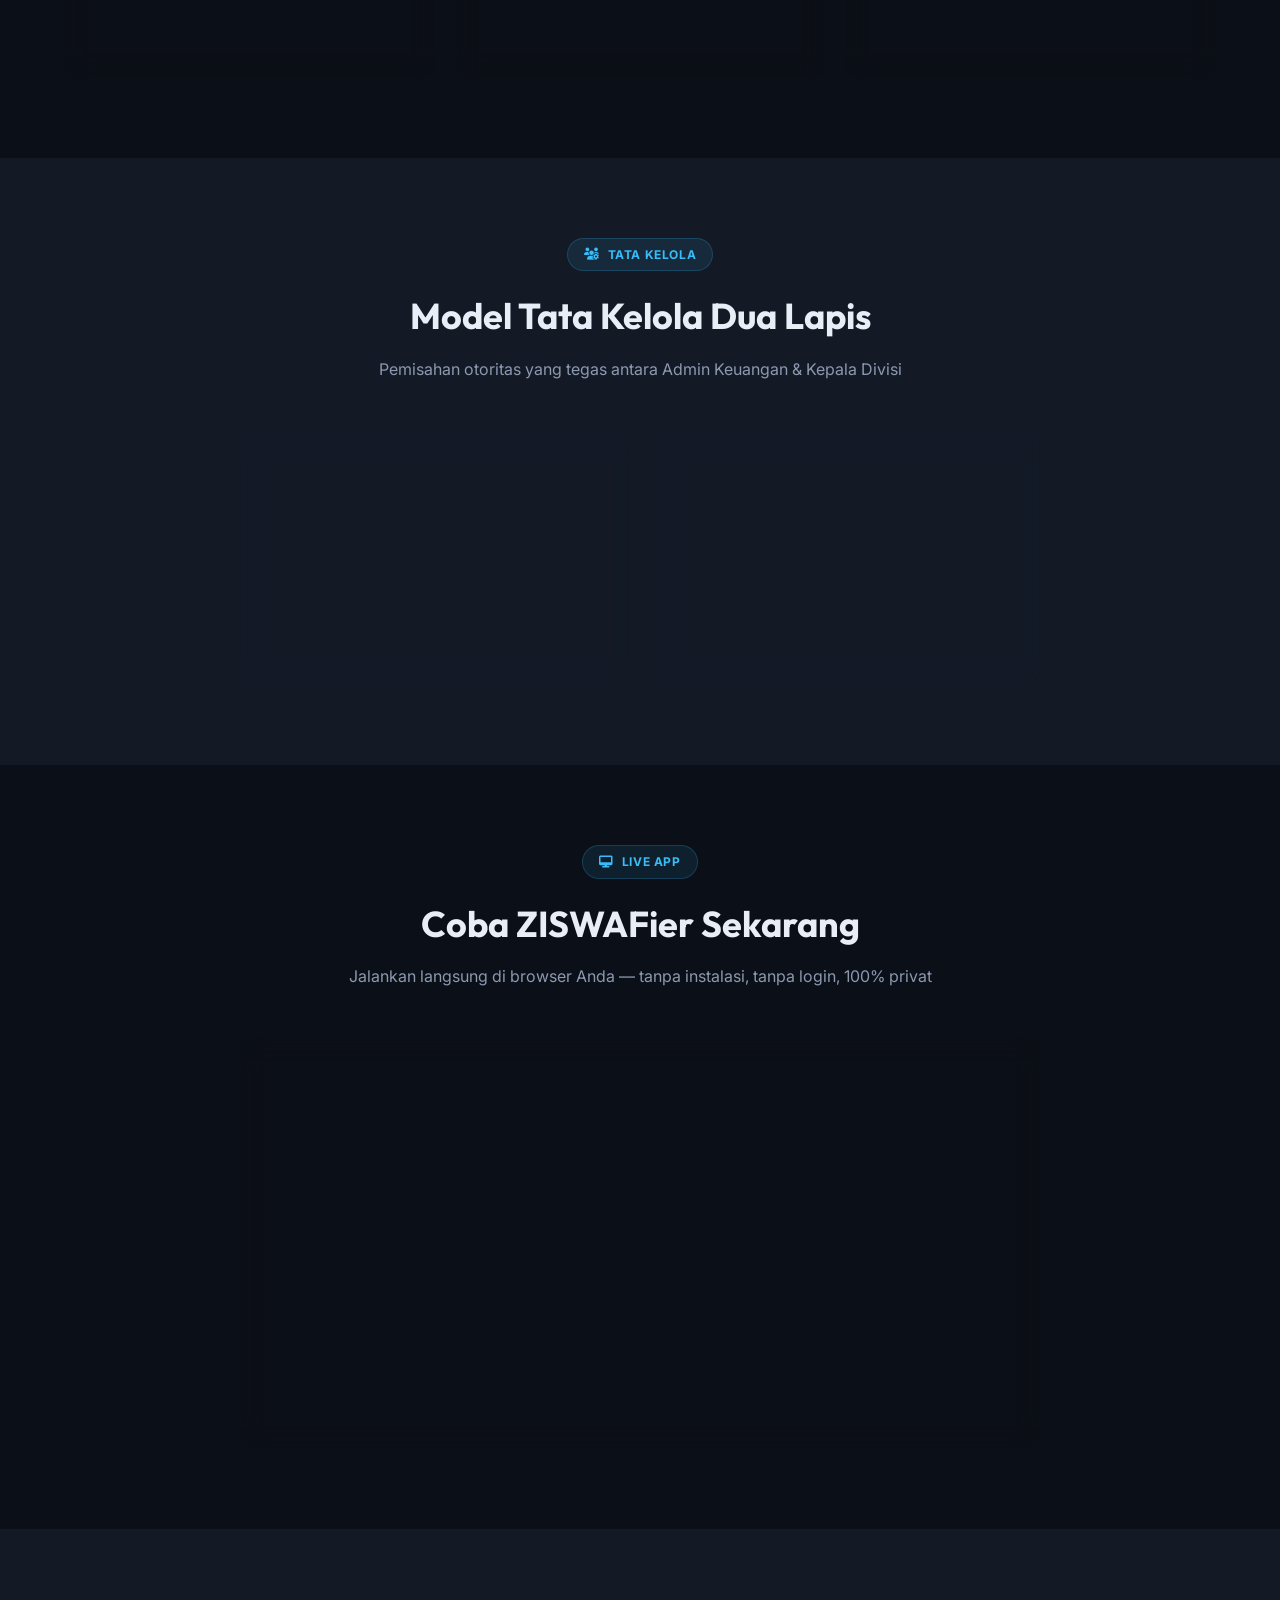
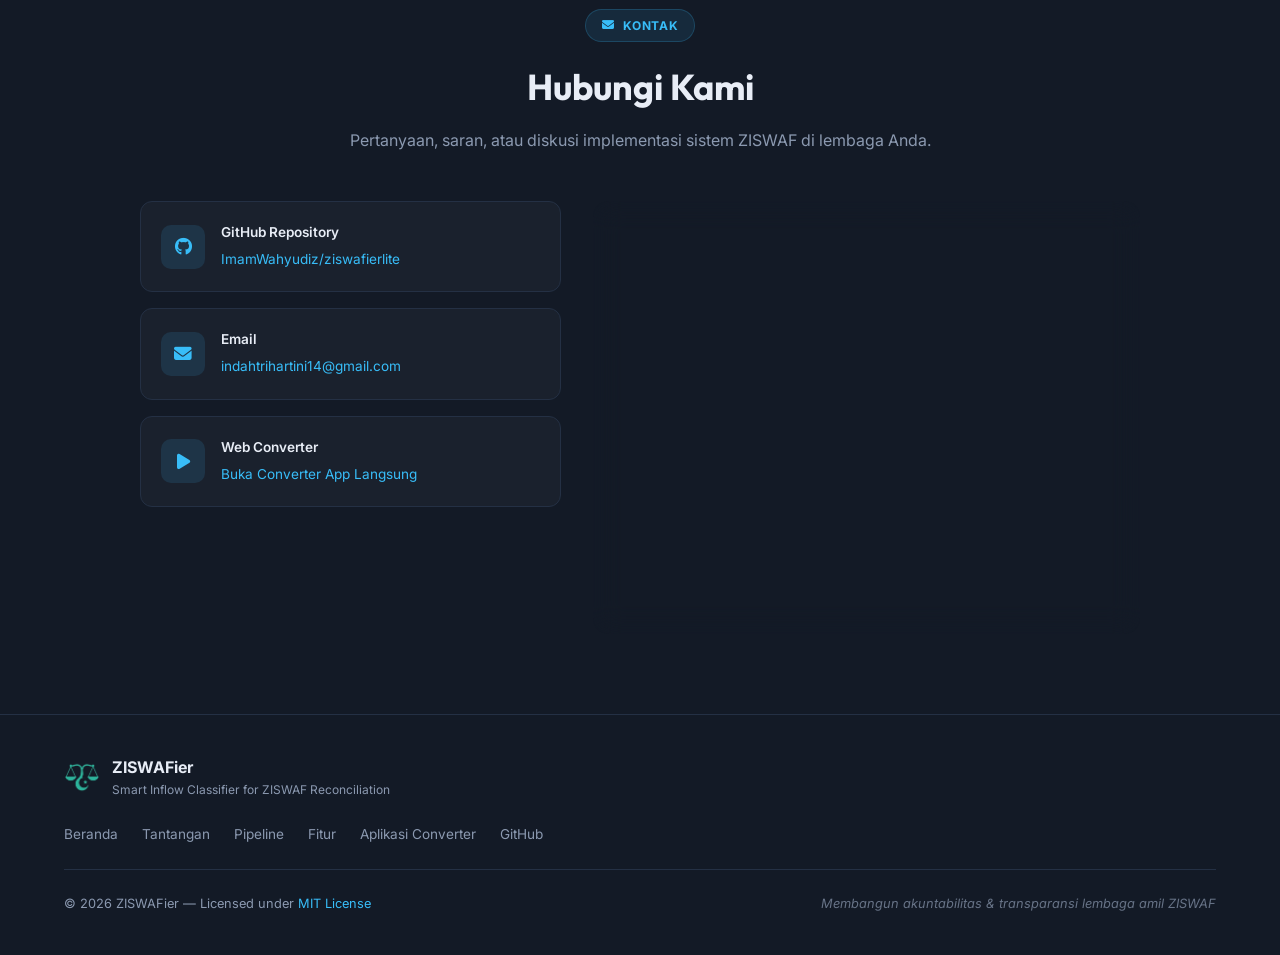
==== commit e4614a6d: "fix: prevent flash of dark theme on initial page load by adding inline synchronous theme script" ====
--- a/index.html
+++ b/index.html
@@ -1,8 +1,23 @@
 <!DOCTYPE html>
-<html lang="id" data-theme="dark">
+<html lang="id">
 
 <head>
     <meta charset="UTF-8">
+    <script>
+        (function() {
+            try {
+                var saved = localStorage.getItem('ziswaf_theme');
+                if (saved) {
+                    document.documentElement.setAttribute('data-theme', saved);
+                } else {
+                    var prefersDark = window.matchMedia && window.matchMedia('(prefers-color-scheme: dark)').matches;
+                    document.documentElement.setAttribute('data-theme', prefersDark ? 'dark' : 'light');
+                }
+            } catch(e) {
+                document.documentElement.setAttribute('data-theme', 'dark');
+            }
+        })();
+    </script>
     <meta name="viewport" content="width=device-width, initial-scale=1.0">
 
     <!-- Primary SEO Metadata -->
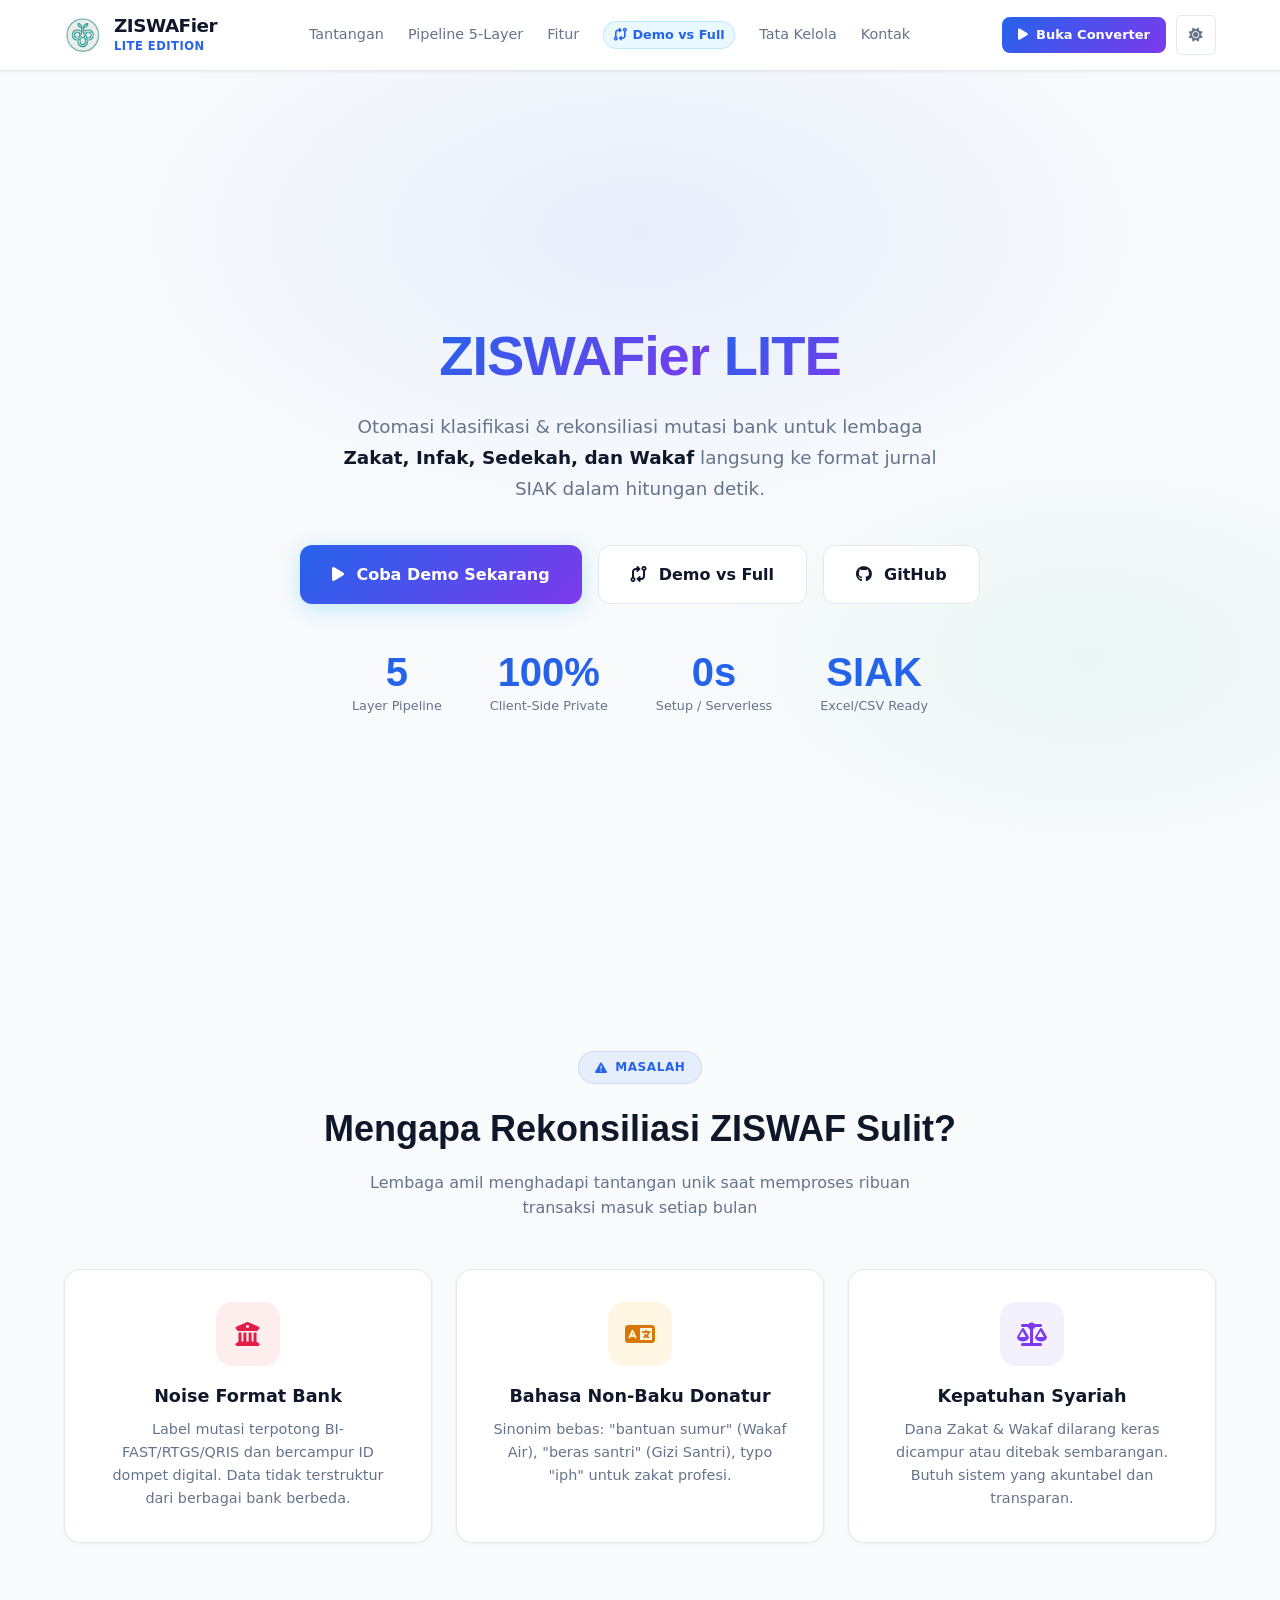
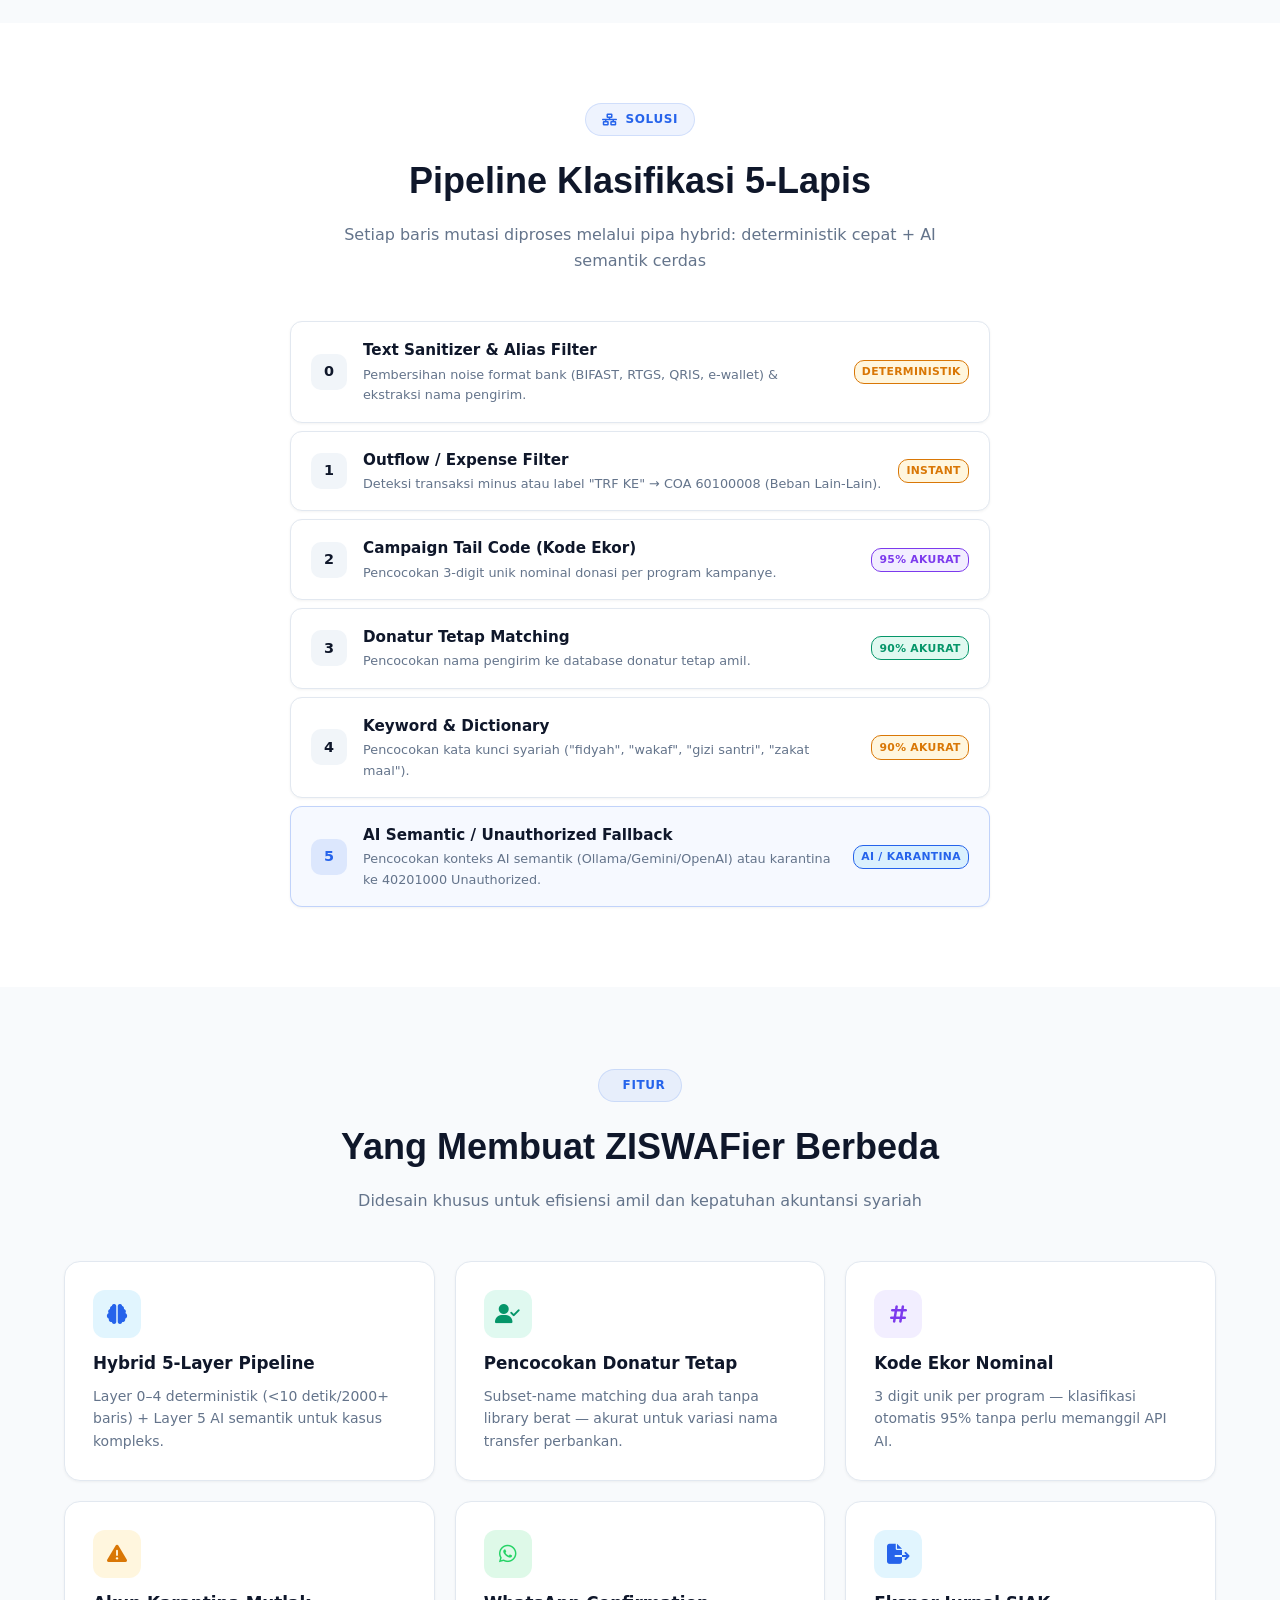
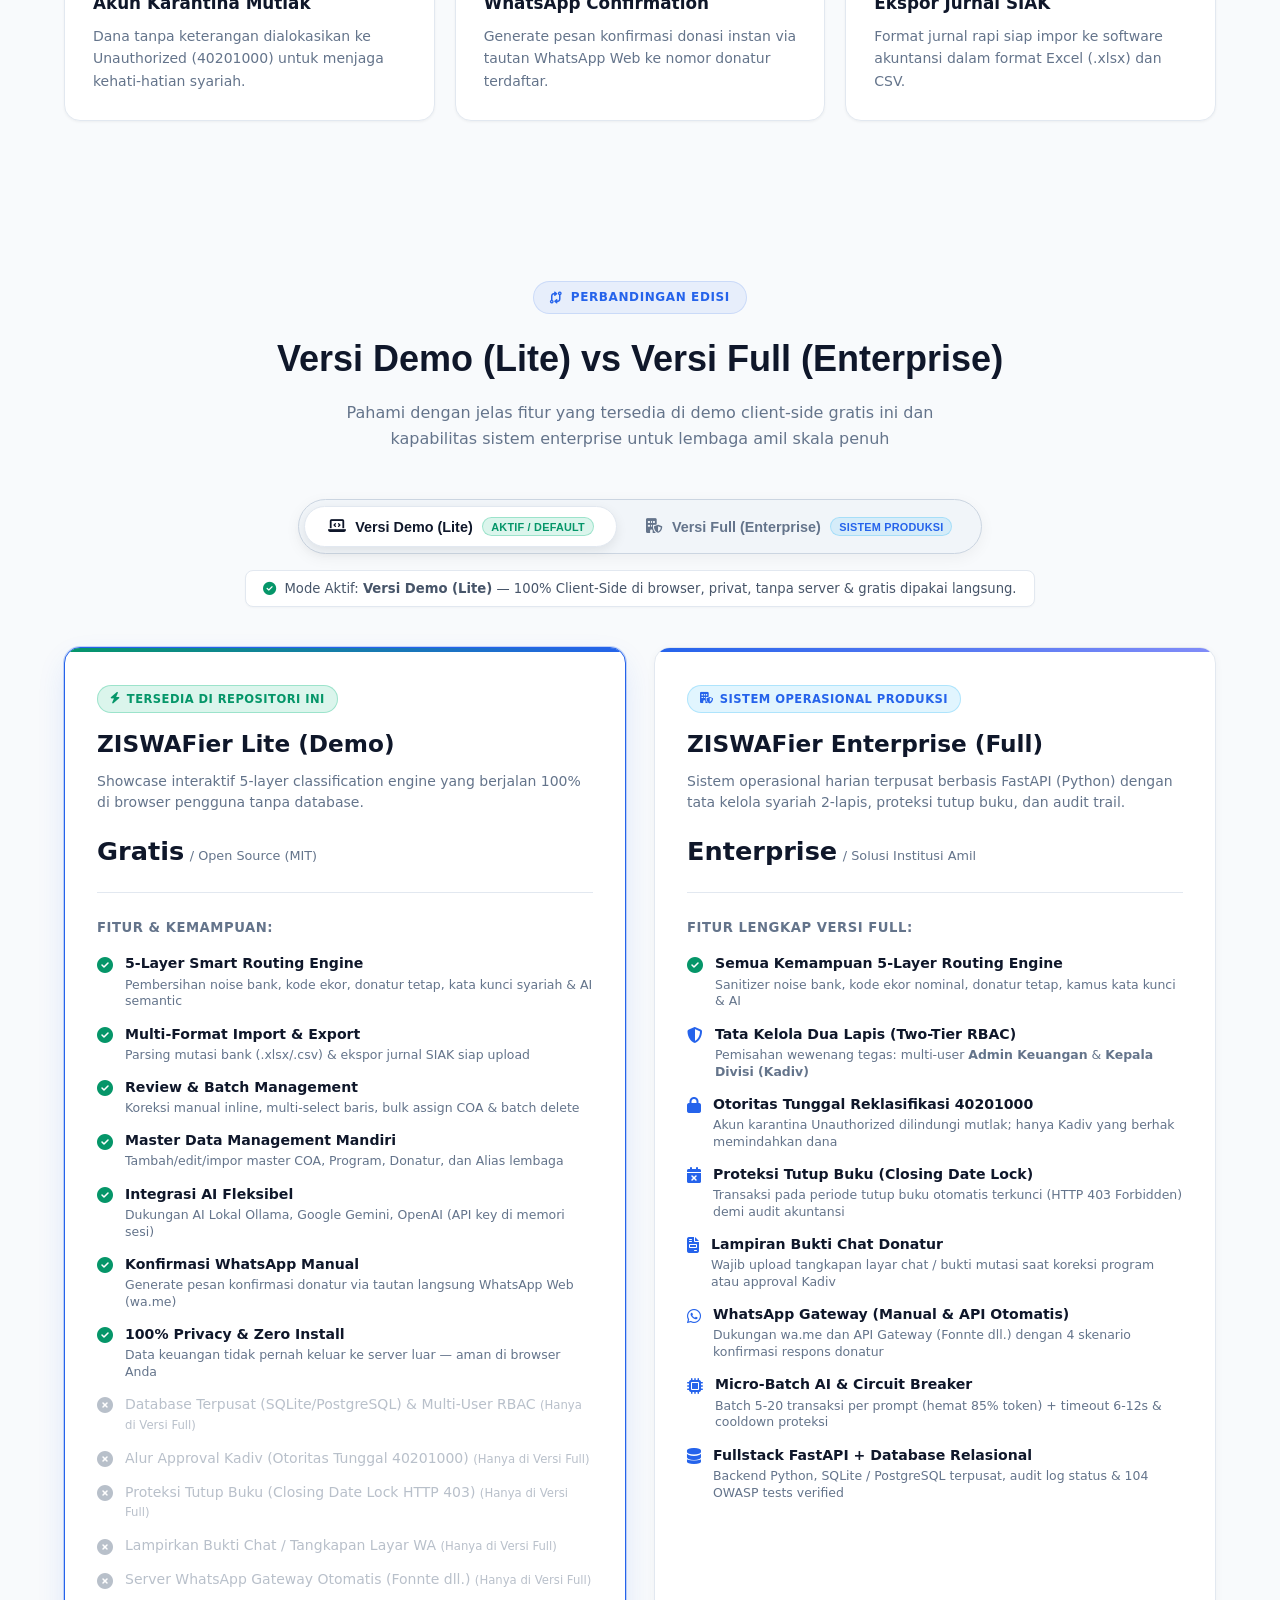
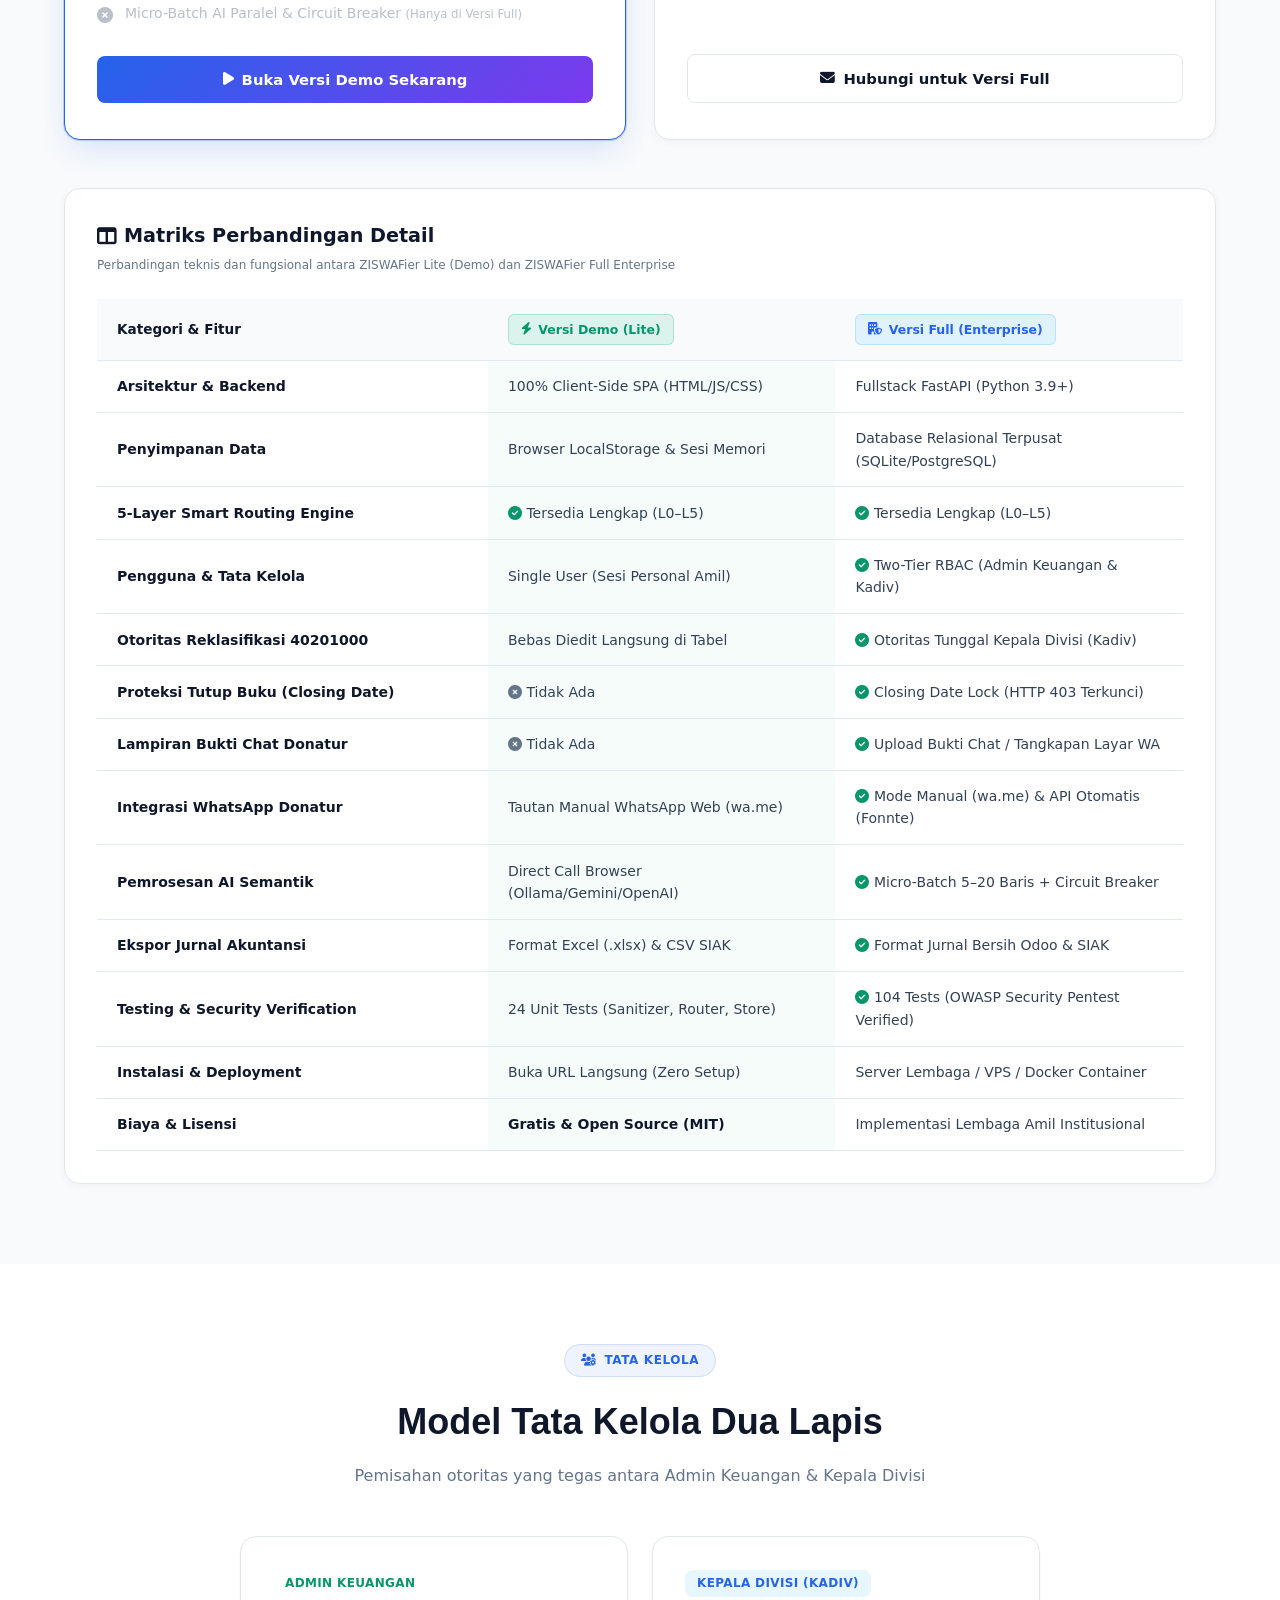
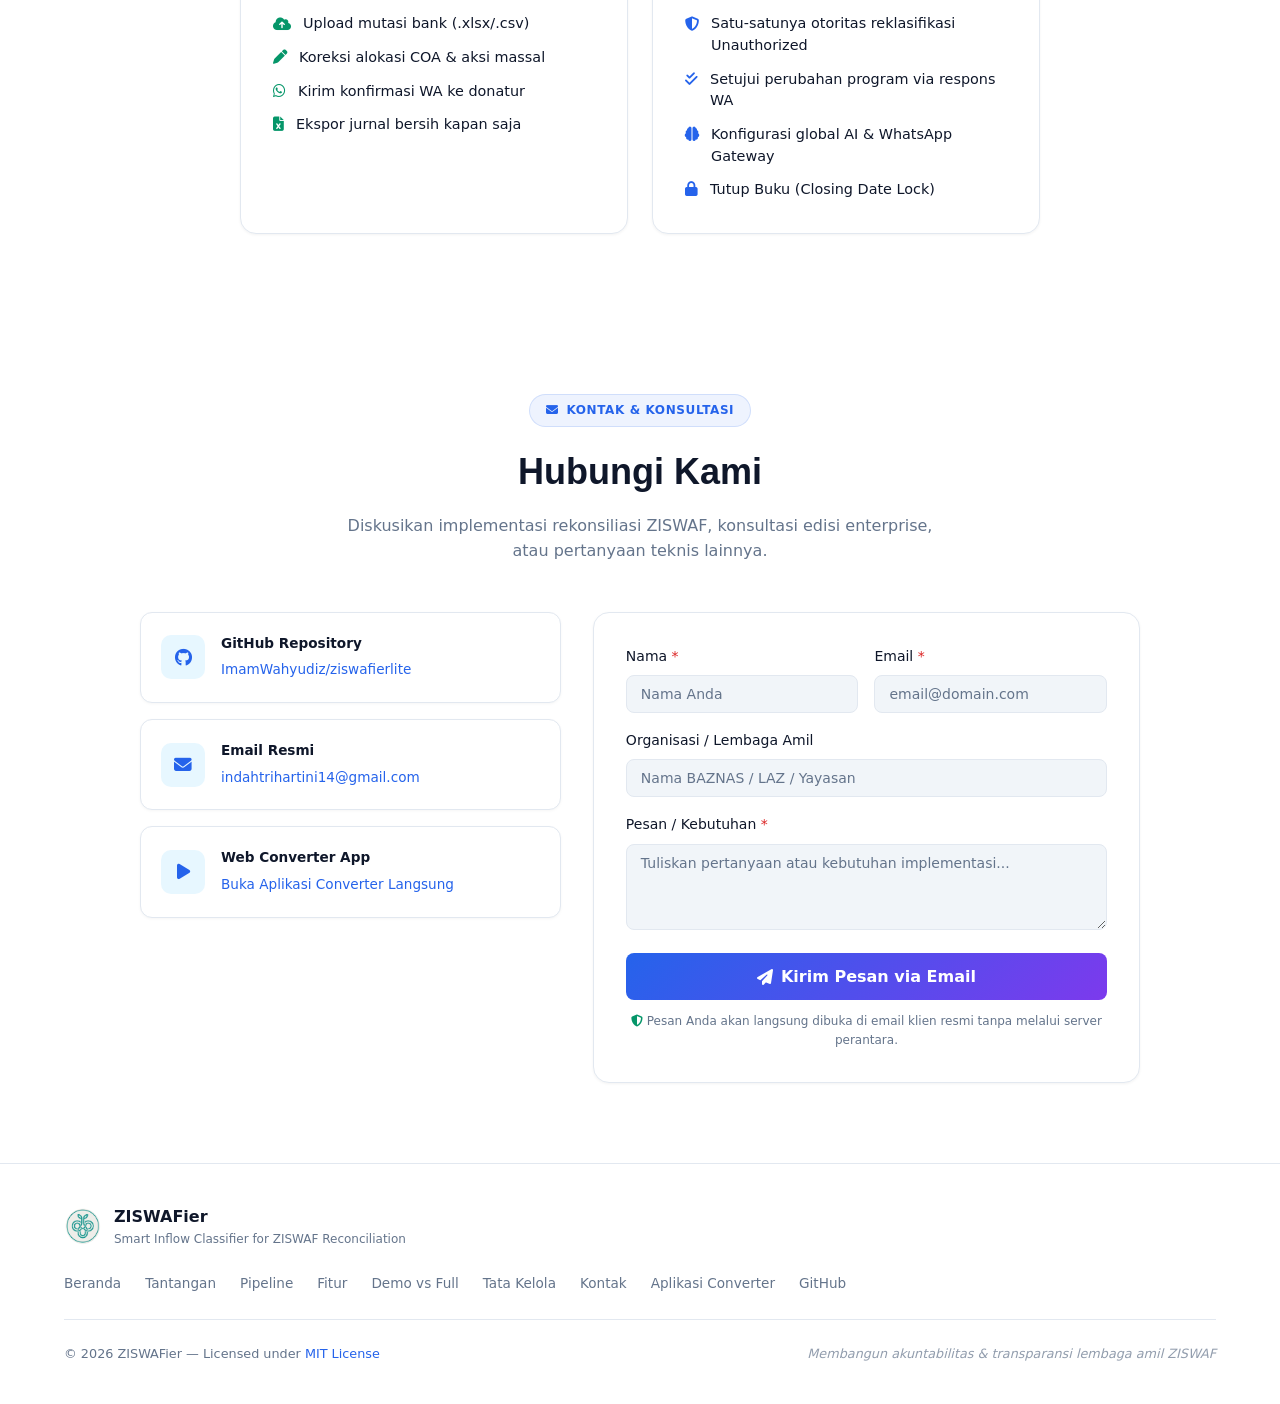
==== commit 93fb5863: "feat(landing): modernize landing page design, add interactive demos, and implement rich SEO schema" ====
--- a/index.html
+++ b/index.html
@@ -20,50 +20,61 @@
     </script>
     <meta name="viewport" content="width=device-width, initial-scale=1.0">
 
+    <meta name="viewport" content="width=device-width, initial-scale=1.0">
+
     <!-- Primary SEO Metadata -->
-    <title>ZISWAFier — Smart Inflow Classifier for ZISWAF Reconciliation</title>
-    <meta name="title" content="ZISWAFier — Smart Inflow Classifier for ZISWAF Reconciliation">
+    <title>ZISWAFier Lite — Otomasi Klasifikasi Mutasi Bank & Rekonsiliasi ZISWAF</title>
+    <meta name="title" content="ZISWAFier Lite — Otomasi Klasifikasi Mutasi Bank & Rekonsiliasi ZISWAF">
     <meta name="description"
-        content="Aplikasi klasifikasi &amp; rekonsiliasi arus kas masuk untuk lembaga Zakat, Infak, Sedekah, dan Wakaf. 5-Layer pipeline hybrid: deterministik + AI semantik. Client-side, tanpa server, siap pakai.">
+        content="Aplikasi client-side klasifikasi otomatis dan rekonsiliasi mutasi bank untuk lembaga Zakat, Infak, Sedekah, dan Wakaf (ZISWAF). 100% aman di peramban lokal, nol server, siap ekspor jurnal SIAK.">
     <meta name="keywords"
-        content="ziswaf, zakat, infak, sedekah, wakaf, mutasi bank, converter mutasi, klasifikasi mutasi, siak, akuntansi zakat, lazismu, baznas, excel converter, fintech syariah">
-    <meta name="author" content="ZISWAFier Tech">
+        content="ziswafier, ziswafier lite, klasifikasi mutasi bank, converter mutasi bank, akuntansi ziswaf, rekonsiliasi zakat, siak lazismu, baznas, mutasi bsi, bca syariah, muamalat, akuntansi syariah, 100% client side">
+    <meta name="author" content="ZISWAFier Lite">
+    <link rel="canonical" href="https://ziswafierlite.vercel.app/">
     <meta name="robots" content="index, follow, max-snippet:-1, max-image-preview:large, max-video-preview:-1">
+    <meta name="googlebot" content="index, follow, max-snippet:-1, max-image-preview:large, max-video-preview:-1">
+    <meta name="bingbot" content="index, follow, max-snippet:-1, max-image-preview:large, max-video-preview:-1">
     <meta name="theme-color" content="#0b0f17">
     <meta name="color-scheme" content="dark light">
+
+    <!-- Content Security Policy (Jaminan 100% Keamanan & Tanpa Transmisi Server) -->
+    <meta http-equiv="Content-Security-Policy" content="default-src 'self' https: data: blob:; script-src 'self' 'unsafe-inline' 'unsafe-eval' https://cdn.jsdelivr.net https://cdnjs.cloudflare.com; style-src 'self' 'unsafe-inline' https://fonts.googleapis.com https://cdnjs.cloudflare.com; font-src 'self' https://fonts.gstatic.com https://cdnjs.cloudflare.com; img-src 'self' data: blob: https:; connect-src 'self' http://localhost:11434 https://generativelanguage.googleapis.com https://api.openai.com https://openrouter.ai;">
 
     <!-- Mobile & PWA Capabilities -->
     <meta name="mobile-web-app-capable" content="yes">
     <meta name="apple-mobile-web-app-capable" content="yes">
     <meta name="apple-mobile-web-app-status-bar-style" content="black-translucent">
-    <meta name="apple-mobile-web-app-title" content="ZISWAFier">
-    <meta name="application-name" content="ZISWAFier">
+    <meta name="apple-mobile-web-app-title" content="ZISWAFier Lite">
+    <meta name="application-name" content="ZISWAFier Lite">
     <link rel="manifest" href="./site.webmanifest">
 
-    <!-- Favicons & Icons (Menggunakan logo.png) -->
+    <!-- Favicons & Icons -->
     <link rel="icon" type="image/png" href="./logo.png">
     <link rel="apple-touch-icon" href="./logo.png">
 
     <!-- Open Graph / Facebook / LinkedIn / WhatsApp -->
     <meta property="og:type" content="website">
-    <meta property="og:site_name" content="ZISWAFier">
-    <meta property="og:title" content="ZISWAFier — Smart Inflow Classifier for ZISWAF Reconciliation">
+    <meta property="og:site_name" content="ZISWAFier Lite">
+    <meta property="og:url" content="https://ziswafierlite.vercel.app/">
+    <meta property="og:title" content="ZISWAFier Lite — Otomasi Klasifikasi Mutasi Bank & Rekonsiliasi ZISWAF">
     <meta property="og:description"
-        content="Aplikasi klasifikasi &amp; rekonsiliasi arus kas masuk untuk lembaga Zakat, Infak, Sedekah, dan Wakaf. 5-Layer pipeline hybrid: deterministik + AI semantik.">
-    <meta property="og:image" content="./og-image.png">
+        content="Aplikasi client-side otomatisasi klasifikasi transaksi mutasi bank rekening ZISWAF langsung ke format jurnal SIAK. 100% aman di perangkat lokal Anda.">
+    <meta property="og:image" content="https://ziswafierlite.vercel.app/og-image.png">
+    <meta property="og:image:secure_url" content="https://ziswafierlite.vercel.app/og-image.png">
     <meta property="og:image:type" content="image/png">
     <meta property="og:image:width" content="1200">
     <meta property="og:image:height" content="630">
-    <meta property="og:image:alt" content="Banner ZISWAFier Smart Inflow Converter">
+    <meta property="og:image:alt" content="Banner ZISWAFier Lite Smart Inflow Classifier">
     <meta property="og:locale" content="id_ID">
 
     <!-- Twitter Cards -->
     <meta name="twitter:card" content="summary_large_image">
-    <meta name="twitter:title" content="ZISWAFier — Smart Inflow Classifier for ZISWAF Reconciliation">
+    <meta name="twitter:url" content="https://ziswafierlite.vercel.app/">
+    <meta name="twitter:title" content="ZISWAFier Lite — Otomasi Klasifikasi Mutasi Bank & Rekonsiliasi ZISWAF">
     <meta name="twitter:description"
-        content="Aplikasi klasifikasi &amp; rekonsiliasi arus kas masuk untuk lembaga Zakat, Infak, Sedekah, dan Wakaf. 100% Client-Side.">
-    <meta name="twitter:image" content="./og-image.png">
-    <meta name="twitter:image:alt" content="Banner ZISWAFier Smart Inflow Converter">
+        content="Aplikasi klasifikasi & rekonsiliasi arus kas masuk untuk lembaga Zakat, Infak, Sedekah, dan Wakaf. 100% Client-Side, nol server.">
+    <meta name="twitter:image" content="https://ziswafierlite.vercel.app/og-image.png">
+    <meta name="twitter:image:alt" content="Banner ZISWAFier Lite Smart Inflow Classifier">
 
     <!-- Preconnect & Fonts -->
     <link rel="preconnect" href="https://fonts.googleapis.com">
@@ -78,31 +89,68 @@
     <link rel="stylesheet" href="./css/components.css">
     <link rel="stylesheet" href="./css/landing.css">
 
-    <!-- JSON-LD Structured Data Schema -->
+    <!-- JSON-LD Structured Data Schema: WebApplication + FAQPage -->
     <script type="application/ld+json">
     {
       "@context": "https://schema.org",
-      "@type": "WebApplication",
-      "name": "ZISWAFier",
-      "alternateName": "ZISWAF Smart Inflow Classifier",
-      "headline": "Otomasi Konversi & Klasifikasi Mutasi Bank Lembaga ZISWAF",
-      "description": "Aplikasi client-side berbasis web untuk otomatisasi klasifikasi transaksi mutasi bank rekening ZISWAF (Zakat, Infak, Sedekah, Wakaf) langsung ke format jurnal SIAK.",
-      "applicationCategory": "BusinessApplication, FinanceApplication",
-      "operatingSystem": "All modern web browsers (Chrome, Firefox, Edge, Safari)",
-      "browserRequirements": "Requires JavaScript. Requires HTML5.",
-      "softwareVersion": "1.0.0",
-      "inLanguage": "id",
-      "offers": {
-        "@type": "Offer",
-        "price": "0",
-        "priceCurrency": "IDR"
-      },
-      "featureList": [
-        "100% Client-Side Processing tanpa penyimpanan database server (privasi terjamin)",
-        "5-Layer Smart Routing Engine: Pengeluaran, Kode Ekor, Donatur Terdaftar, Kata Kunci, AI Semantic",
-        "Dukungan Ekspor / Impor Master Data COA, Program, Donatur, dan Alias Yayasan",
-        "Integrasi Opsional Model AI (Ollama Lokal, Google Gemini, OpenAI, OpenRouter)",
-        "Ekspor jurnal transaksi siap upload ke SIAK dalam format Excel (.xlsx) dan CSV"
+      "@graph": [
+        {
+          "@type": "WebApplication",
+          "@id": "https://ziswafierlite.vercel.app/#webapp",
+          "url": "https://ziswafierlite.vercel.app/",
+          "name": "ZISWAFier Lite",
+          "alternateName": "ZISWAF Smart Inflow Classifier & Rekonsiliasi",
+          "headline": "Otomasi Konversi & Klasifikasi Mutasi Bank Rekening ZISWAF Siap SIAK",
+          "description": "Aplikasi client-side berbasis web untuk otomatisasi klasifikasi transaksi mutasi bank rekening ZISWAF (Zakat, Infak, Sedekah, Wakaf) langsung ke format jurnal SIAK dan Excel.",
+          "applicationCategory": "BusinessApplication, FinanceApplication",
+          "operatingSystem": "All modern web browsers (Chrome, Firefox, Edge, Safari)",
+          "browserRequirements": "Requires JavaScript. Requires HTML5.",
+          "softwareVersion": "1.2.0",
+          "inLanguage": "id",
+          "offers": {
+            "@type": "Offer",
+            "price": "0",
+            "priceCurrency": "IDR"
+          },
+          "featureList": [
+            "100% Client-Side Processing tanpa penyimpanan database server (privasi mutlak)",
+            "Data transaksi tersimpan aman di LocalStorage browser (tidak hilang saat refresh/reload)",
+            "5-Layer Smart Routing Engine: Pengeluaran, Kode Ekor, Donatur Terdaftar, Kata Kunci, AI Semantic",
+            "Dukungan Ekspor / Impor Master Data COA, Program, Donatur, dan Alias Yayasan",
+            "Integrasi Opsional Model AI (Ollama Lokal, Google Gemini, OpenAI, OpenRouter)",
+            "Ekspor jurnal transaksi siap upload ke SIAK dalam format Excel (.xlsx) dan CSV"
+          ]
+        },
+        {
+          "@type": "FAQPage",
+          "@id": "https://ziswafierlite.vercel.app/#faq",
+          "mainEntity": [
+            {
+              "@type": "Question",
+              "name": "Apakah data mutasi bank saya aman dan tidak dikirim ke server?",
+              "acceptedAnswer": {
+                "@type": "Answer",
+                "text": "Sangat aman. ZISWAFier Lite berjalan 100% di browser lokal Anda (Client-Side). Seluruh pembacaan berkas Excel/CSV mutasi dan klasifikasi berlangsung di memori peramban Anda. Tidak ada satu pun data transaksi yang dikirim atau disimpan di server eksternal mana pun."
+              }
+            },
+            {
+              "@type": "Question",
+              "name": "Apakah data transaksi akan hilang jika saya me-refresh halaman?",
+              "acceptedAnswer": {
+                "@type": "Answer",
+                "text": "Tidak. Seluruh data transaksi dan master data disimpan secara lokal di LocalStorage browser Anda. Data tidak akan hilang saat halaman di-reload atau saat tab ditutup, dan hanya akan terhapus jika Anda menghapus cache/cookies browser atau menekan tombol reset."
+              }
+            },
+            {
+              "@type": "Question",
+              "name": "Format file mutasi bank apa saja yang didukung?",
+              "acceptedAnswer": {
+                "@type": "Answer",
+                "text": "ZISWAFier Lite mendukung file spreadsheet mutasi bank berformat .xlsx, .xls, dan .csv dari berbagai bank di Indonesia seperti BSI, Bank Muamalat, BCA, Mandiri, BRI, BNI, dan lainnya."
+              }
+            }
+          ]
+        }
       ]
     }
     </script>
@@ -125,17 +173,18 @@
                 <a href="#problem" class="nav-link">Tantangan</a>
                 <a href="#solution" class="nav-link">Pipeline 5-Layer</a>
                 <a href="#features" class="nav-link">Fitur</a>
+                <a href="#editions" class="nav-link"><span class="badge-nav-editions"><i class="fa-solid fa-code-compare"></i> Demo vs Full</span></a>
                 <a href="#governance" class="nav-link">Tata Kelola</a>
                 <a href="#contact" class="nav-link">Kontak</a>
             </div>
             <div class="navbar-actions">
-                <button class="btn btn-icon" id="btn-theme-toggle" title="Toggle Tema" aria-label="Toggle Tema">
-                    <i class="fa-solid fa-moon" id="theme-icon"></i>
-                </button>
                 <a href="./app.html" class="btn btn-primary btn-sm btn-nav-cta"
                     style="display: inline-flex; align-items: center; gap: 8px; text-decoration: none;">
                     <i class="fa-solid fa-play"></i> <span class="nav-cta-text">Buka Converter</span>
                 </a>
+                <button class="btn btn-icon" id="btn-theme-toggle" title="Toggle Tema" aria-label="Toggle Tema">
+                    <i class="fa-solid fa-moon" id="theme-icon"></i>
+                </button>
                 <button class="btn btn-icon btn-mobile-menu" id="btn-mobile-menu" title="Menu Navigasi"
                     aria-label="Buka Menu">
                     <i class="fa-solid fa-bars" id="menu-icon"></i>
@@ -146,27 +195,25 @@
 
     <!-- ═══════════════════════════ HERO SECTION ═══════════════════════════ -->
     <section class="hero" id="hero">
-        <div class="hero-particles" id="hero-particles"></div>
         <div class="hero-content">
-            <!-- <div class="hero-badge">
-                <i class="fa-solid fa-bolt text-emerald"></i> 100% Client-Side · Tanpa Database · Open Source
-            </div> -->
             <h1 class="hero-title">
-                <span class="hero-title-accent">ZISWAFier lite</span>
-                <br>Smart Inflow Classifier
+                <span class="hero-title-accent">ZISWAFier</span>
+                <span class="hero-title-accent">LITE </span>
+                
             </h1>
             <p class="hero-subtitle">
-                Demo aplikasi otomasi klasifikasi &amp; rekonsiliasi mutasi bank untuk lembaga <strong>Zakat, Infak,
-                    Sedekah,
-                    dan Wakaf ZISWAFier</strong>.
+                Otomasi klasifikasi &amp; rekonsiliasi mutasi bank untuk lembaga <strong>Zakat, Infak, Sedekah, dan Wakaf</strong> langsung ke format jurnal SIAK dalam hitungan detik.
             </p>
             <div class="hero-actions">
                 <a href="./app.html" class="btn btn-hero-primary">
                     <i class="fa-solid fa-play"></i> Coba Demo Sekarang
                 </a>
+                <a href="#editions" class="btn btn-hero-outline">
+                    <i class="fa-solid fa-code-compare"></i> Demo vs Full
+                </a>
                 <a href="https://github.com/ImamWahyudiz/ziswafierlite" class="btn btn-hero-outline" target="_blank"
                     rel="noopener">
-                    <i class="fa-brands fa-github"></i> View on GitHub
+                    <i class="fa-brands fa-github"></i> GitHub
                 </a>
             </div>
             <div class="hero-stats">
@@ -345,6 +392,334 @@
                     </div>
                     <h3>Ekspor Jurnal SIAK</h3>
                     <p>Format jurnal rapi siap impor ke software akuntansi dalam format Excel (.xlsx) dan CSV.</p>
+                </div>
+            </div>
+        </div>
+    </section>
+
+    <!-- ═══════════════════════════ EDITIONS: DEMO VS FULL ═══════════════════════════ -->
+    <section class="section" id="editions">
+        <div class="container">
+            <div class="section-header">
+                <span class="section-tag"><i class="fa-solid fa-code-compare"></i> Perbandingan Edisi</span>
+                <h2 class="section-title">Versi Demo (Lite) vs Versi Full (Enterprise)</h2>
+                <p class="section-subtitle">Pahami dengan jelas fitur yang tersedia di demo client-side gratis ini dan kapabilitas sistem enterprise untuk lembaga amil skala penuh</p>
+            </div>
+
+            <!-- Interactive Toggle Switch -->
+            <div class="edition-toggle-wrapper" data-animate="fade-up">
+                <div class="edition-toggle-control" role="tablist" aria-label="Pilih Edisi ZISWAFier">
+                    <button class="edition-toggle-btn active" id="btn-toggle-demo" role="tab" aria-selected="true" data-edition="demo">
+                        <i class="fa-solid fa-laptop-code"></i>
+                        <span>Versi Demo (Lite)</span>
+                        <span class="edition-badge badge-active-pill">Aktif / Default</span>
+                    </button>
+                    <button class="edition-toggle-btn" id="btn-toggle-full" role="tab" aria-selected="false" data-edition="full">
+                        <i class="fa-solid fa-building-shield"></i>
+                        <span>Versi Full (Enterprise)</span>
+                        <span class="edition-badge badge-enterprise-pill">Sistem Produksi</span>
+                    </button>
+                </div>
+                <div class="edition-hint-bar" id="edition-hint-bar">
+                    <i class="fa-solid fa-circle-check text-emerald"></i>
+                    <span id="edition-hint-text">Mode Aktif: <b>Versi Demo (Lite)</b> — 100% Client-Side di browser, privat, tanpa server &amp; gratis dipakai langsung.</span>
+                </div>
+            </div>
+
+            <!-- Comparison Feature Cards Grid -->
+            <div class="edition-cards-grid">
+                <!-- Card 1: Versi Demo (Lite) -->
+                <div class="edition-card glass edition-card-demo is-highlighted" id="card-demo" data-animate="fade-up">
+                    <div class="edition-card-header">
+                        <div class="edition-card-tag tag-demo">
+                            <i class="fa-solid fa-bolt"></i> Tersedia di Repositori Ini
+                        </div>
+                        <h3 class="edition-card-title">ZISWAFier Lite (Demo)</h3>
+                        <p class="edition-card-desc">Showcase interaktif 5-layer classification engine yang berjalan 100% di browser pengguna tanpa database.</p>
+                        <div class="edition-price-tag">
+                            <span class="price-val">Gratis</span>
+                            <span class="price-sub">/ Open Source (MIT)</span>
+                        </div>
+                    </div>
+
+                    <div class="edition-card-body">
+                        <h4 class="edition-feature-group-title">Fitur &amp; Kemampuan:</h4>
+                        <ul class="edition-feature-list">
+                            <li class="feat-item feat-available">
+                                <i class="fa-solid fa-circle-check"></i>
+                                <div>
+                                    <strong>5-Layer Smart Routing Engine</strong>
+                                    <p>Pembersihan noise bank, kode ekor, donatur tetap, kata kunci syariah &amp; AI semantic</p>
+                                </div>
+                            </li>
+                            <li class="feat-item feat-available">
+                                <i class="fa-solid fa-circle-check"></i>
+                                <div>
+                                    <strong>Multi-Format Import &amp; Export</strong>
+                                    <p>Parsing mutasi bank (.xlsx/.csv) &amp; ekspor jurnal SIAK siap upload</p>
+                                </div>
+                            </li>
+                            <li class="feat-item feat-available">
+                                <i class="fa-solid fa-circle-check"></i>
+                                <div>
+                                    <strong>Review &amp; Batch Management</strong>
+                                    <p>Koreksi manual inline, multi-select baris, bulk assign COA &amp; batch delete</p>
+                                </div>
+                            </li>
+                            <li class="feat-item feat-available">
+                                <i class="fa-solid fa-circle-check"></i>
+                                <div>
+                                    <strong>Master Data Management Mandiri</strong>
+                                    <p>Tambah/edit/impor master COA, Program, Donatur, dan Alias lembaga</p>
+                                </div>
+                            </li>
+                            <li class="feat-item feat-available">
+                                <i class="fa-solid fa-circle-check"></i>
+                                <div>
+                                    <strong>Integrasi AI Fleksibel</strong>
+                                    <p>Dukungan AI Lokal Ollama, Google Gemini, OpenAI (API key di memori sesi)</p>
+                                </div>
+                            </li>
+                            <li class="feat-item feat-available">
+                                <i class="fa-solid fa-circle-check"></i>
+                                <div>
+                                    <strong>Konfirmasi WhatsApp Manual</strong>
+                                    <p>Generate pesan konfirmasi donatur via tautan langsung WhatsApp Web (wa.me)</p>
+                                </div>
+                            </li>
+                            <li class="feat-item feat-available">
+                                <i class="fa-solid fa-circle-check"></i>
+                                <div>
+                                    <strong>100% Privacy &amp; Zero Install</strong>
+                                    <p>Data keuangan tidak pernah keluar ke server luar — aman di browser Anda</p>
+                                </div>
+                            </li>
+                            <li class="feat-item feat-unavailable">
+                                <i class="fa-solid fa-circle-xmark"></i>
+                                <div>
+                                    <span>Database Terpusat (SQLite/PostgreSQL) &amp; Multi-User RBAC</span>
+                                    <small>(Hanya di Versi Full)</small>
+                                </div>
+                            </li>
+                            <li class="feat-item feat-unavailable">
+                                <i class="fa-solid fa-circle-xmark"></i>
+                                <div>
+                                    <span>Alur Approval Kadiv (Otoritas Tunggal 40201000)</span>
+                                    <small>(Hanya di Versi Full)</small>
+                                </div>
+                            </li>
+                            <li class="feat-item feat-unavailable">
+                                <i class="fa-solid fa-circle-xmark"></i>
+                                <div>
+                                    <span>Proteksi Tutup Buku (Closing Date Lock HTTP 403)</span>
+                                    <small>(Hanya di Versi Full)</small>
+                                </div>
+                            </li>
+                            <li class="feat-item feat-unavailable">
+                                <i class="fa-solid fa-circle-xmark"></i>
+                                <div>
+                                    <span>Lampirkan Bukti Chat / Tangkapan Layar WA</span>
+                                    <small>(Hanya di Versi Full)</small>
+                                </div>
+                            </li>
+                            <li class="feat-item feat-unavailable">
+                                <i class="fa-solid fa-circle-xmark"></i>
+                                <div>
+                                    <span>Server WhatsApp Gateway Otomatis (Fonnte dll.)</span>
+                                    <small>(Hanya di Versi Full)</small>
+                                </div>
+                            </li>
+                            <li class="feat-item feat-unavailable">
+                                <i class="fa-solid fa-circle-xmark"></i>
+                                <div>
+                                    <span>Micro-Batch AI Paralel &amp; Circuit Breaker</span>
+                                    <small>(Hanya di Versi Full)</small>
+                                </div>
+                            </li>
+                        </ul>
+                    </div>
+
+                    <div class="edition-card-footer">
+                        <a href="./app.html" class="btn btn-primary w-100 btn-edition-action">
+                            <i class="fa-solid fa-play"></i> Buka Versi Demo Sekarang
+                        </a>
+                    </div>
+                </div>
+
+                <!-- Card 2: Versi Full (ZISWAF Smart Inflow Classifier) -->
+                <div class="edition-card glass edition-card-full" id="card-full" data-animate="fade-up" style="--delay: 0.1s">
+                    <div class="edition-card-header">
+                        <div class="edition-card-tag tag-full">
+                            <i class="fa-solid fa-building-shield"></i> Sistem Operasional Produksi
+                        </div>
+                        <h3 class="edition-card-title">ZISWAFier Enterprise (Full)</h3>
+                        <p class="edition-card-desc">Sistem operasional harian terpusat berbasis FastAPI (Python) dengan tata kelola syariah 2-lapis, proteksi tutup buku, dan audit trail.</p>
+                        <div class="edition-price-tag">
+                            <span class="price-val">Enterprise</span>
+                            <span class="price-sub">/ Solusi Institusi Amil</span>
+                        </div>
+                    </div>
+
+                    <div class="edition-card-body">
+                        <h4 class="edition-feature-group-title">Fitur Lengkap Versi Full:</h4>
+                        <ul class="edition-feature-list">
+                            <li class="feat-item feat-available">
+                                <i class="fa-solid fa-circle-check"></i>
+                                <div>
+                                    <strong>Semua Kemampuan 5-Layer Routing Engine</strong>
+                                    <p>Sanitizer noise bank, kode ekor nominal, donatur tetap, kamus kata kunci &amp; AI</p>
+                                </div>
+                            </li>
+                            <li class="feat-item feat-available feat-highlight">
+                                <i class="fa-solid fa-shield-halved"></i>
+                                <div>
+                                    <strong>Tata Kelola Dua Lapis (Two-Tier RBAC)</strong>
+                                    <p>Pemisahan wewenang tegas: multi-user <b>Admin Keuangan</b> &amp; <b>Kepala Divisi (Kadiv)</b></p>
+                                </div>
+                            </li>
+                            <li class="feat-item feat-available feat-highlight">
+                                <i class="fa-solid fa-lock"></i>
+                                <div>
+                                    <strong>Otoritas Tunggal Reklasifikasi 40201000</strong>
+                                    <p>Akun karantina Unauthorized dilindungi mutlak; hanya Kadiv yang berhak memindahkan dana</p>
+                                </div>
+                            </li>
+                            <li class="feat-item feat-available feat-highlight">
+                                <i class="fa-solid fa-calendar-xmark"></i>
+                                <div>
+                                    <strong>Proteksi Tutup Buku (Closing Date Lock)</strong>
+                                    <p>Transaksi pada periode tutup buku otomatis terkunci (HTTP 403 Forbidden) demi audit akuntansi</p>
+                                </div>
+                            </li>
+                            <li class="feat-item feat-available feat-highlight">
+                                <i class="fa-solid fa-file-invoice"></i>
+                                <div>
+                                    <strong>Lampiran Bukti Chat Donatur</strong>
+                                    <p>Wajib upload tangkapan layar chat / bukti mutasi saat koreksi program atau approval Kadiv</p>
+                                </div>
+                            </li>
+                            <li class="feat-item feat-available feat-highlight">
+                                <i class="fa-brands fa-whatsapp"></i>
+                                <div>
+                                    <strong>WhatsApp Gateway (Manual &amp; API Otomatis)</strong>
+                                    <p>Dukungan wa.me dan API Gateway (Fonnte dll.) dengan 4 skenario konfirmasi respons donatur</p>
+                                </div>
+                            </li>
+                            <li class="feat-item feat-available feat-highlight">
+                                <i class="fa-solid fa-microchip"></i>
+                                <div>
+                                    <strong>Micro-Batch AI &amp; Circuit Breaker</strong>
+                                    <p>Batch 5-20 transaksi per prompt (hemat 85% token) + timeout 6-12s &amp; cooldown proteksi</p>
+                                </div>
+                            </li>
+                            <li class="feat-item feat-available feat-highlight">
+                                <i class="fa-solid fa-database"></i>
+                                <div>
+                                    <strong>Fullstack FastAPI + Database Relasional</strong>
+                                    <p>Backend Python, SQLite / PostgreSQL terpusat, audit log status &amp; 104 OWASP tests verified</p>
+                                </div>
+                            </li>
+                        </ul>
+                    </div>
+
+                    <div class="edition-card-footer">
+                        <a href="#contact" class="btn btn-outline w-100 btn-edition-action" id="btn-inquire-full">
+                            <i class="fa-solid fa-envelope"></i> Hubungi untuk Versi Full
+                        </a>
+                    </div>
+                </div>
+            </div>
+
+            <!-- Detailed Comparison Table -->
+            <div class="comparison-table-wrap glass" data-animate="fade-up" style="--delay: 0.15s">
+                <div class="table-wrap-header">
+                    <h3><i class="fa-solid fa-table-columns text-accent"></i> Matriks Perbandingan Detail</h3>
+                    <p class="text-muted text-xs">Perbandingan teknis dan fungsional antara ZISWAFier Lite (Demo) dan ZISWAFier Full Enterprise</p>
+                </div>
+                <div class="mobile-table-hint text-xs text-accent mb-2">
+                    <i class="fa-solid fa-arrows-left-right"></i> Geser horizontal untuk melihat perbandingan kolom
+                </div>
+                <div class="table-responsive">
+                    <table class="comparison-table" id="matrix-table">
+                        <thead>
+                            <tr>
+                                <th width="36%">Kategori &amp; Fitur</th>
+                                <th width="32%" class="col-demo highlighted-col">
+                                    <span class="badge-col-demo"><i class="fa-solid fa-bolt"></i> Versi Demo (Lite)</span>
+                                </th>
+                                <th width="32%" class="col-full">
+                                    <span class="badge-col-full"><i class="fa-solid fa-building-shield"></i> Versi Full (Enterprise)</span>
+                                </th>
+                            </tr>
+                        </thead>
+                        <tbody>
+                            <tr>
+                                <td><strong>Arsitektur &amp; Backend</strong></td>
+                                <td class="col-demo highlighted-col">100% Client-Side SPA (HTML/JS/CSS)</td>
+                                <td class="col-full">Fullstack FastAPI (Python 3.9+)</td>
+                            </tr>
+                            <tr>
+                                <td><strong>Penyimpanan Data</strong></td>
+                                <td class="col-demo highlighted-col">Browser LocalStorage &amp; Sesi Memori</td>
+                                <td class="col-full">Database Relasional Terpusat (SQLite/PostgreSQL)</td>
+                            </tr>
+                            <tr>
+                                <td><strong>5-Layer Smart Routing Engine</strong></td>
+                                <td class="col-demo highlighted-col"><i class="fa-solid fa-circle-check text-emerald"></i> Tersedia Lengkap (L0–L5)</td>
+                                <td class="col-full"><i class="fa-solid fa-circle-check text-emerald"></i> Tersedia Lengkap (L0–L5)</td>
+                            </tr>
+                            <tr>
+                                <td><strong>Pengguna &amp; Tata Kelola</strong></td>
+                                <td class="col-demo highlighted-col">Single User (Sesi Personal Amil)</td>
+                                <td class="col-full"><i class="fa-solid fa-circle-check text-emerald"></i> Two-Tier RBAC (Admin Keuangan &amp; Kadiv)</td>
+                            </tr>
+                            <tr>
+                                <td><strong>Otoritas Reklasifikasi 40201000</strong></td>
+                                <td class="col-demo highlighted-col">Bebas Diedit Langsung di Tabel</td>
+                                <td class="col-full"><i class="fa-solid fa-circle-check text-emerald"></i> Otoritas Tunggal Kepala Divisi (Kadiv)</td>
+                            </tr>
+                            <tr>
+                                <td><strong>Proteksi Tutup Buku (Closing Date)</strong></td>
+                                <td class="col-demo highlighted-col"><i class="fa-solid fa-circle-xmark text-muted"></i> Tidak Ada</td>
+                                <td class="col-full"><i class="fa-solid fa-circle-check text-emerald"></i> Closing Date Lock (HTTP 403 Terkunci)</td>
+                            </tr>
+                            <tr>
+                                <td><strong>Lampiran Bukti Chat Donatur</strong></td>
+                                <td class="col-demo highlighted-col"><i class="fa-solid fa-circle-xmark text-muted"></i> Tidak Ada</td>
+                                <td class="col-full"><i class="fa-solid fa-circle-check text-emerald"></i> Upload Bukti Chat / Tangkapan Layar WA</td>
+                            </tr>
+                            <tr>
+                                <td><strong>Integrasi WhatsApp Donatur</strong></td>
+                                <td class="col-demo highlighted-col">Tautan Manual WhatsApp Web (wa.me)</td>
+                                <td class="col-full"><i class="fa-solid fa-circle-check text-emerald"></i> Mode Manual (wa.me) &amp; API Otomatis (Fonnte)</td>
+                            </tr>
+                            <tr>
+                                <td><strong>Pemrosesan AI Semantik</strong></td>
+                                <td class="col-demo highlighted-col">Direct Call Browser (Ollama/Gemini/OpenAI)</td>
+                                <td class="col-full"><i class="fa-solid fa-circle-check text-emerald"></i> Micro-Batch 5–20 Baris + Circuit Breaker</td>
+                            </tr>
+                            <tr>
+                                <td><strong>Ekspor Jurnal Akuntansi</strong></td>
+                                <td class="col-demo highlighted-col">Format Excel (.xlsx) &amp; CSV SIAK</td>
+                                <td class="col-full"><i class="fa-solid fa-circle-check text-emerald"></i> Format Jurnal Bersih Odoo &amp; SIAK</td>
+                            </tr>
+                            <tr>
+                                <td><strong>Testing &amp; Security Verification</strong></td>
+                                <td class="col-demo highlighted-col">24 Unit Tests (Sanitizer, Router, Store)</td>
+                                <td class="col-full"><i class="fa-solid fa-circle-check text-emerald"></i> 104 Tests (OWASP Security Pentest Verified)</td>
+                            </tr>
+                            <tr>
+                                <td><strong>Instalasi &amp; Deployment</strong></td>
+                                <td class="col-demo highlighted-col">Buka URL Langsung (Zero Setup)</td>
+                                <td class="col-full">Server Lembaga / VPS / Docker Container</td>
+                            </tr>
+                            <tr>
+                                <td><strong>Biaya &amp; Lisensi</strong></td>
+                                <td class="col-demo highlighted-col"><strong>Gratis &amp; Open Source (MIT)</strong></td>
+                                <td class="col-full">Implementasi Lembaga Amil Institusional</td>
+                            </tr>
+                        </tbody>
+                    </table>
                 </div>
             </div>
         </div>
@@ -371,8 +746,7 @@
                 <div class="gov-card glass gov-card-kadiv" data-animate="fade-up" style="--delay: 0.1s">
                     <div class="gov-role-badge gov-role-kadiv">Kepala Divisi (Kadiv)</div>
                     <ul class="gov-list">
-                        <li><i class="fa-solid fa-shield-halved"></i> Satu-satunya otoritas reklasifikasi Unauthorized
-                        </li>
+                        <li><i class="fa-solid fa-shield-halved"></i> Satu-satunya otoritas reklasifikasi Unauthorized</li>
                         <li><i class="fa-solid fa-check-double"></i> Setujui perubahan program via respons WA</li>
                         <li><i class="fa-solid fa-brain"></i> Konfigurasi global AI &amp; WhatsApp Gateway</li>
                         <li><i class="fa-solid fa-lock"></i> Tutup Buku (Closing Date Lock)</li>
@@ -382,47 +756,13 @@
         </div>
     </section>
 
-    <!-- ═══════════════════════════ DEMO PREVIEW ═══════════════════════════ -->
-    <section class="section" id="demo-preview">
-        <div class="container">
-            <div class="section-header">
-                <span class="section-tag"><i class="fa-solid fa-desktop"></i> Live App</span>
-                <h2 class="section-title">Coba ZISWAFier Sekarang</h2>
-                <p class="section-subtitle">Jalankan langsung di browser Anda — tanpa instalasi, tanpa login, 100%
-                    privat</p>
-            </div>
-            <div class="demo-preview-card glass" data-animate="fade-up">
-                <div class="demo-preview-inner">
-                    <div class="demo-preview-badge">
-                        <i class="fa-solid fa-circle-play"></i> Live Web App
-                    </div>
-                    <h3>ZISWAF Smart Inflow Converter</h3>
-                    <p>Upload berkas mutasi bank (.xlsx/.csv), lihat 5-Layer engine bekerja secara real-time, dan unduh
-                        jurnal SIAK.</p>
-                    <div class="demo-preview-features">
-                        <span><i class="fa-solid fa-check"></i> Upload &amp; Klasifikasi Otomatis</span>
-                        <span><i class="fa-solid fa-check"></i> Visual Dashboard &amp; Analytics</span>
-                        <span><i class="fa-solid fa-check"></i> Inline COA Edit &amp; Bulk Action</span>
-                        <span><i class="fa-solid fa-check"></i> Ekspor Jurnal (.xlsx &amp; .csv)</span>
-                        <span><i class="fa-solid fa-check"></i> Dark &amp; Light Mode</span>
-                    </div>
-                    <a href="./app.html" class="btn btn-hero-primary"
-                        style="font-size: 1.1rem; padding: 0.85rem 2.5rem;">
-                        <i class="fa-solid fa-rocket"></i> Buka Aplikasi Converter
-                    </a>
-                </div>
-            </div>
-        </div>
-    </section>
-
-    <!-- ═══════════════════════════ CONTACT ═══════════════════════════ -->
+    <!-- ═══════════════════════════ CONTACT & KONSULTASI ═══════════════════════════ -->
     <section class="section section-dark" id="contact">
         <div class="container">
             <div class="section-header">
-                <span class="section-tag"><i class="fa-solid fa-envelope"></i> Kontak</span>
+                <span class="section-tag"><i class="fa-solid fa-envelope"></i> Kontak &amp; Konsultasi</span>
                 <h2 class="section-title">Hubungi Kami</h2>
-                <p class="section-subtitle">Pertanyaan, saran, atau diskusi implementasi sistem ZISWAF di lembaga Anda.
-                </p>
+                <p class="section-subtitle">Diskusikan implementasi rekonsiliasi ZISWAF, konsultasi edisi enterprise, atau pertanyaan teknis lainnya.</p>
             </div>
             <div class="contact-grid">
                 <div class="contact-info" data-animate="fade-up">
@@ -437,52 +777,47 @@
                     <div class="contact-item">
                         <div class="contact-icon"><i class="fa-solid fa-envelope"></i></div>
                         <div>
-                            <h4>Email</h4>
+                            <h4>Email Resmi</h4>
                             <a href="mailto:indahtrihartini14@gmail.com">indahtrihartini14@gmail.com</a>
                         </div>
                     </div>
                     <div class="contact-item">
                         <div class="contact-icon"><i class="fa-solid fa-play"></i></div>
                         <div>
-                            <h4>Web Converter</h4>
-                            <a href="./app.html">Buka Converter App Langsung</a>
+                            <h4>Web Converter App</h4>
+                            <a href="./app.html">Buka Aplikasi Converter Langsung</a>
                         </div>
                     </div>
                 </div>
-                <form class="contact-form glass" id="contact-form" data-animate="fade-up" style="--delay: 0.1s"
-                    action="https://api.web3forms.com/submit" method="POST">
-                    <input type="hidden" name="access_key" id="web3forms-key" value="YOUR_ACCESS_KEY_HERE">
-                    <input type="hidden" name="subject" value="ZISWAFier Contact Form">
-                    <input type="hidden" name="from_name" value="ZISWAFier Website">
-                    <input type="checkbox" name="botcheck" class="hidden" style="display:none" tabindex="-1"
-                        autocomplete="off">
-
+                <form class="contact-form glass" id="contact-form" data-animate="fade-up">
                     <div class="form-row">
                         <div class="form-group">
                             <label for="contact-name">Nama <span class="text-danger">*</span></label>
                             <input type="text" id="contact-name" name="name" class="form-control"
-                                placeholder="Nama Anda" required>
+                                placeholder="Nama Anda" required maxlength="100">
                         </div>
                         <div class="form-group">
                             <label for="contact-email">Email <span class="text-danger">*</span></label>
                             <input type="email" id="contact-email" name="email" class="form-control"
-                                placeholder="email@domain.com" required>
+                                placeholder="email@domain.com" required maxlength="100">
                         </div>
                     </div>
                     <div class="form-group">
-                        <label for="contact-org">Organisasi / Lembaga</label>
+                        <label for="contact-org">Organisasi / Lembaga Amil</label>
                         <input type="text" id="contact-org" name="organization" class="form-control"
-                            placeholder="Nama lembaga zakat / yayasan">
+                            placeholder="Nama BAZNAS / LAZ / Yayasan" maxlength="120">
                     </div>
                     <div class="form-group">
-                        <label for="contact-message">Pesan <span class="text-danger">*</span></label>
+                        <label for="contact-message">Pesan / Kebutuhan <span class="text-danger">*</span></label>
                         <textarea id="contact-message" name="message" class="form-control" rows="4"
-                            placeholder="Tulis pesan Anda..." required minlength="10"></textarea>
-                    </div>
-                    <button type="submit" class="btn btn-hero-primary w-100" id="contact-submit">
-                        <i class="fa-solid fa-paper-plane"></i> Kirim Pesan
+                            placeholder="Tuliskan pertanyaan atau kebutuhan implementasi..." required minlength="10" maxlength="1000"></textarea>
+                    </div>
+                    <button type="submit" class="btn btn-primary w-100" id="contact-submit" style="padding: 0.85rem 1.5rem; font-size: 1rem;">
+                        <i class="fa-solid fa-paper-plane"></i> Kirim Pesan via Email
                     </button>
-
+                    <p class="form-note text-xs text-muted mt-2 text-center">
+                        <i class="fa-solid fa-shield-halved text-emerald"></i> Pesan Anda akan langsung dibuka di email klien resmi tanpa melalui server perantara.
+                    </p>
                 </form>
             </div>
         </div>
@@ -494,7 +829,7 @@
             <div class="footer-inner">
                 <div class="footer-brand">
                     <img src="./logo.png" alt="ZISWAFier Logo" class="footer-logo"
-                        style="width: 36px; height: 36px; border-radius: 8px;">
+                        style="width: 38px; height: 38px; border-radius: 10px;">
                     <div>
                         <div class="footer-title">ZISWAFier</div>
                         <div class="footer-desc">Smart Inflow Classifier for ZISWAF Reconciliation</div>
@@ -505,6 +840,9 @@
                     <a href="#problem">Tantangan</a>
                     <a href="#solution">Pipeline</a>
                     <a href="#features">Fitur</a>
+                    <a href="#editions">Demo vs Full</a>
+                    <a href="#governance">Tata Kelola</a>
+                    <a href="#contact">Kontak</a>
                     <a href="./app.html">Aplikasi Converter</a>
                     <a href="https://github.com/ImamWahyudiz/ziswafierlite" target="_blank" rel="noopener">GitHub</a>
                 </div>
--- a/css/style.css
+++ b/css/style.css
@@ -314,9 +314,58 @@
     overflow: hidden;
 }
 
+.table-responsive {
+    overflow-x: auto;
+    -webkit-overflow-scrolling: touch;
+    width: 100%;
+    scrollbar-width: thin;
+    scrollbar-color: rgba(56, 189, 248, 0.4) var(--surface2);
+}
+
+/* ========================================= */
+/* FLOATING STICKY HORIZONTAL SCROLLBAR      */
+/* ========================================= */
+.floating-table-scrollbar {
+    display: none;
+    overflow-x: auto;
+    overflow-y: hidden;
+    height: 8px;
+    background: var(--surface2);
+    backdrop-filter: blur(10px);
+    border-top: 1px solid var(--border);
+    box-shadow: 0 -2px 10px rgba(0, 0, 0, 0.25);
+    scrollbar-width: thin;
+    scrollbar-color: var(--muted) var(--surface2);
+    transition: opacity 0.15s ease;
+    pointer-events: auto;
+}
+
+.floating-table-scrollbar-dummy {
+    height: 1px;
+    pointer-events: none;
+}
+
+.floating-table-scrollbar::-webkit-scrollbar {
+    height: 8px;
+}
+
+.floating-table-scrollbar::-webkit-scrollbar-track {
+    background: var(--surface2);
+}
+
+.floating-table-scrollbar::-webkit-scrollbar-thumb {
+    background: var(--muted);
+    border-radius: 999px;
+}
+
+.floating-table-scrollbar::-webkit-scrollbar-thumb:hover {
+    background: var(--accent);
+}
+
 .data-table {
     width: 100%;
     border-collapse: collapse;
+    table-layout: fixed;
 }
 
 .data-table thead {
@@ -324,23 +373,25 @@
     top: 0;
     background: var(--surface);
     z-index: 10;
+    box-shadow: 0 1px 0 var(--border);
 }
 
 .data-table th {
-    padding: 0.875rem 1rem;
+    padding: 0.5rem 0.6rem;
     text-align: left;
     font-weight: 600;
-    font-size: 0.75rem;
+    font-size: 0.725rem;
     text-transform: uppercase;
-    letter-spacing: 0.05em;
+    letter-spacing: 0.04em;
     color: var(--muted);
     border-bottom: 1px solid var(--border);
+    white-space: nowrap;
 }
 
 .data-table td {
-    padding: 0.875rem 1rem;
+    padding: 0.4rem 0.55rem;
     border-bottom: 1px solid var(--border);
-    font-size: 0.875rem;
+    font-size: 0.8rem;
     vertical-align: middle;
 }
 
@@ -635,32 +686,47 @@
 /* ─── STATS GRID ─────────────────────────────────────────────────────────────── */
 .stats-grid {
     display: grid;
-    grid-template-columns: repeat(auto-fit, minmax(220px, 1fr));
+    grid-template-columns: repeat(auto-fit, minmax(190px, 1fr));
     gap: 1rem;
-    margin-bottom: 2rem;
+    margin-bottom: 1.5rem;
 }
 
 .stat-card {
-    padding: 1.5rem;
+    background: var(--surface);
+    border: 1px solid var(--border);
+    border-radius: 12px;
+    padding: 1.125rem 1rem;
     position: relative;
+    min-width: 0;
+    overflow: hidden;
+    display: flex;
+    flex-direction: column;
+    justify-content: space-between;
 }
 
 .stat-icon {
-    font-size: 1.5rem;
-    margin-bottom: 0.5rem;
+    font-size: 1.25rem;
+    margin-bottom: 0.35rem;
 }
 
 .stat-label {
-    font-size: 0.875rem;
+    font-size: 0.775rem;
     color: var(--muted);
-    margin-bottom: 0.5rem;
+    margin-bottom: 0.35rem;
+    white-space: nowrap;
+    overflow: hidden;
+    text-overflow: ellipsis;
 }
 
 .stat-value {
-    font-size: 1.875rem;
+    font-size: clamp(1rem, 2.2vw, 1.4rem);
     font-weight: 700;
     color: var(--text);
     white-space: nowrap;
+    overflow: hidden;
+    text-overflow: ellipsis;
+    letter-spacing: -0.02em;
+    line-height: 1.2;
 }
 
 .text-emerald { color: var(--emerald); }
@@ -676,29 +742,32 @@
 /* ─── CHARTS ─────────────────────────────────────────────────────────────────── */
 .charts-row {
     display: grid;
-    grid-template-columns: repeat(auto-fit, minmax(400px, 1fr));
-    gap: 1.5rem;
-    margin-bottom: 2rem;
+    grid-template-columns: repeat(auto-fit, minmax(320px, 1fr));
+    gap: 1rem;
+    margin-bottom: 1.5rem;
 }
 
 .chart-card {
     background: var(--surface);
     border: 1px solid var(--border);
     border-radius: 12px;
-    padding: 1.5rem;
+    padding: 1.125rem;
+    display: flex;
+    flex-direction: column;
+    min-width: 0;
 }
 
 .card-header-flex {
     display: flex;
     justify-content: space-between;
     align-items: center;
-    margin-bottom: 1rem;
+    margin-bottom: 0.75rem;
     flex-wrap: wrap;
     gap: 0.5rem;
 }
 
 .card-header-flex h3 {
-    font-size: 1rem;
+    font-size: 0.95rem;
     font-weight: 600;
     display: flex;
     align-items: center;
@@ -707,27 +776,34 @@
 }
 
 .top5-split {
+    display: flex;
+    flex-direction: column;
+    gap: 0.875rem;
+}
+
+.top5-canvas-wrap {
+    position: relative;
+    height: 180px;
+    width: 100%;
+}
+
+.top5-legend {
     display: grid;
-    grid-template-columns: 1fr 1.5fr;
-    gap: 1.5rem;
-}
-
-.top5-legend {
-    display: flex;
-    flex-direction: column;
-    gap: 0.75rem;
+    grid-template-columns: repeat(auto-fit, minmax(130px, 1fr));
+    gap: 0.35rem 0.625rem;
 }
 
 .legend-item {
     display: flex;
     align-items: center;
-    gap: 0.5rem;
-    font-size: 0.875rem;
+    gap: 0.35rem;
+    font-size: 0.725rem;
+    min-width: 0;
 }
 
 .legend-dot {
-    width: 0.875rem;
-    height: 0.875rem;
+    width: 0.6rem;
+    height: 0.6rem;
     border-radius: 50%;
     flex-shrink: 0;
 }
@@ -735,34 +811,38 @@
 .legend-name {
     flex: 1;
     color: var(--text);
+    overflow: hidden;
+    text-overflow: ellipsis;
+    white-space: nowrap;
+    font-size: 0.725rem;
 }
 
 .legend-val {
     font-weight: 600;
     color: var(--text);
     white-space: nowrap;
-}
-
-.top5-canvas-wrap {
-    position: relative;
-    height: 240px;
+    font-size: 0.725rem;
 }
 
 .cat-split {
-    display: grid;
-    grid-template-columns: 1fr 1fr;
-    gap: 1.5rem;
+    display: flex;
+    flex-direction: column;
+    align-items: center;
+    gap: 0.75rem;
 }
 
 .cat-canvas-wrap {
     position: relative;
-    height: 200px;
+    height: 160px;
+    width: 100%;
+    max-width: 220px;
 }
 
 .cat-legend {
-    display: flex;
-    flex-direction: column;
-    gap: 0.75rem;
+    display: grid;
+    grid-template-columns: repeat(auto-fit, minmax(130px, 1fr));
+    gap: 0.35rem 0.625rem;
+    width: 100%;
 }
 
 /* ─── REPORTING FILTER ───────────────────────────────────────────────────────── */
@@ -770,52 +850,98 @@
     background: var(--surface);
     border: 1px solid var(--border);
     border-radius: 12px;
-    padding: 1rem;
-    margin-bottom: 1rem;
+    padding: 0.875rem 1rem;
+    margin-bottom: 0.5rem;
 }
 
 .filter-row-compact {
     display: flex;
-    align-items: center;
-    gap: 1rem;
+    align-items: flex-end;
+    gap: 0.75rem;
     flex-wrap: wrap;
 }
 
 .filter-group-item {
     display: flex;
-    align-items: center;
-    gap: 0.5rem;
+    flex-direction: column;
+    align-items: flex-start;
+    gap: 0.35rem;
 }
 
 .filter-group-item label {
-    font-size: 0.875rem;
+    font-size: 0.75rem;
     font-weight: 600;
     color: var(--muted);
     display: flex;
     align-items: center;
-    gap: 0.375rem;
-    white-space: nowrap;
+    gap: 0.35rem;
+    white-space: nowrap;
+    margin: 0;
+}
+
+.filter-period-item, .filter-category-item {
+    flex: 0 0 auto;
+}
+
+.filter-period-item select, .filter-category-item select {
+    min-width: 160px;
+    height: 36px;
+    padding: 0.35rem 1.8rem 0.35rem 0.65rem;
+    font-size: 0.775rem;
+    line-height: 1.3;
+    box-sizing: border-box;
 }
 
 .search-item {
-    flex: 1;
-    min-width: 280px;
+    flex: 1 1 220px;
+    min-width: 200px;
 }
 
 .search-input-group {
     display: flex;
-    gap: 0.5rem;
+    gap: 0.35rem;
+    width: 100%;
+}
+
+.search-input-group .form-control {
+    height: 36px;
+    padding: 0.35rem 0.65rem;
+    font-size: 0.775rem;
+    line-height: 1.3;
+    box-sizing: border-box;
 }
 
 .search-scope-select {
-    padding: 0.5rem 0.75rem;
+    padding: 0.35rem 1.8rem 0.35rem 0.6rem;
+    height: 36px;
     background: var(--surface2);
     border: 1px solid var(--border);
     border-radius: 6px;
-    font-size: 0.875rem;
+    font-size: 0.775rem;
     color: var(--text);
     cursor: pointer;
     font-family: inherit;
+    line-height: 1.3;
+    box-sizing: border-box;
+}
+
+.export-group-item {
+    display: flex;
+    flex-direction: column;
+    align-items: flex-start;
+    gap: 0.35rem;
+    margin-left: auto;
+}
+
+.export-btns-wrap {
+    display: flex;
+    gap: 0.35rem;
+}
+
+.export-btns-wrap .btn {
+    height: 36px;
+    font-size: 0.8125rem;
+    padding: 0 0.75rem;
 }
 
 .ms-auto { margin-left: auto; }
@@ -909,7 +1035,7 @@
 
 /* ─── COA SELECT ─────────────────────────────────────────────────────────────── */
 .coa-select {
-    padding: 0.375rem 0.5rem;
+    padding: 0.2rem 0.35rem;
     background: var(--surface2);
     border: 1px solid var(--border);
     border-radius: 6px;
@@ -918,8 +1044,9 @@
     font-family: inherit;
     cursor: pointer;
     width: 100%;
-    max-width: 200px;
-    min-width: 140px;
+    max-width: 190px;
+    min-width: 130px;
+    height: 28px;
 }
 
 .coa-select:focus {
@@ -930,9 +1057,9 @@
 /* ─── BADGES ─────────────────────────────────────────────────────────────────── */
 .badge {
     display: inline-block;
-    padding: 0.25rem 0.625rem;
-    border-radius: 12px;
-    font-size: 0.7rem;
+    padding: 0.15rem 0.45rem;
+    border-radius: 10px;
+    font-size: 0.675rem;
     font-weight: 700;
     text-transform: uppercase;
     letter-spacing: 0.03em;
@@ -947,7 +1074,7 @@
 .tut-list { margin: 0; padding-left: 1.1rem; display: flex; flex-direction: column; gap: 0.5rem; }
 .tut-list li { line-height: 1.5; }
 .badge-ai-semantic { background: rgba(56, 189, 248, 0.15); color: var(--accent); border: 1px solid var(--accent); }
-.badge-unauthorized-fallback { background: transparent; color: var(--rose); border: 1px dashed var(--rose); }
+.badge-unauthorized-fallback { background: rgba(248, 113, 113, 0.15); color: var(--rose); border: 1px solid var(--rose); }
 .badge-manual-override { background: rgba(139, 153, 176, 0.15); color: var(--muted); border: 1px solid var(--muted); }
 
 .badge-unauthorized { background: rgba(248, 113, 113, 0.15); color: var(--rose); border: 1px solid var(--rose); }
@@ -969,8 +1096,30 @@
     white-space: nowrap;
 }
 
+.mobile-table-hint {
+    display: none;
+}
+
+#js-tooltip {
+    position: fixed;
+    z-index: 999999;
+    display: none;
+    max-width: 340px;
+    padding: 0.5rem 0.75rem;
+    background: var(--surface);
+    color: var(--text);
+    border: 1px solid var(--border);
+    border-radius: 8px;
+    font-size: 0.75rem;
+    line-height: 1.4;
+    white-space: pre-wrap;
+    box-shadow: 0 8px 24px rgba(0, 0, 0, 0.4);
+    pointer-events: none;
+    backdrop-filter: blur(8px);
+}
+
 .table-compact-text {
-    line-height: 1.3;
+    line-height: 1.25;
     white-space: nowrap;
     overflow: hidden;
     text-overflow: ellipsis;
@@ -989,40 +1138,42 @@
 }
 
 .table-detail-mode td {
-    padding: 1rem;
+    padding: 0.55rem 0.6rem;
+    font-size: 0.785rem;
 }
 
 .table-compact-mode td {
-    padding: 0.75rem 0.875rem;
+    padding: 0.35rem 0.45rem;
+    font-size: 0.785rem;
 }
 
 .conf-badge {
     display: inline-block;
-    padding: 0.125rem 0.375rem;
-    margin-left: 0.25rem;
+    padding: 0.1rem 0.35rem;
+    margin-left: 0.2rem;
     background: rgba(56, 189, 248, 0.1);
     border-radius: 4px;
-    font-size: 0.7rem;
+    font-size: 0.675rem;
     font-weight: 700;
     color: var(--accent);
     white-space: nowrap;
 }
 
 .reasoning {
-    margin-top: 0.25rem;
+    margin-top: 0.2rem;
     font-size: 0.7rem;
-    line-height: 1.4;
+    line-height: 1.35;
 }
 
 .table-reasoning-cell {
-    max-width: 280px;
-    min-width: 140px;
+    max-width: 220px;
+    min-width: 130px;
+    line-height: 1.3;
+}
+
+.reasoning-full {
+    font-size: 0.75rem;
     line-height: 1.35;
-}
-
-.reasoning-full {
-    font-size: 0.775rem;
-    line-height: 1.4;
     word-break: break-word;
 }
 
@@ -1174,9 +1325,7 @@
     margin-top: 1.5rem;
 }
 
-.table-responsive {
-    overflow-x: auto;
-}
+
 
 input[type="checkbox"] {
     accent-color: var(--accent);
@@ -1684,18 +1833,81 @@
     .step-sep {
         display: none;
     }
+    .table-responsive {
+        max-height: 60vh;
+    }
+    .data-table {
+        table-layout: auto;
+        min-width: 780px;
+    }
+    .filter-row-compact {
+        display: grid;
+        grid-template-columns: 1fr 1fr;
+        gap: 0.5rem;
+    }
+    .filter-period-item, .filter-category-item {
+        width: 100%;
+    }
+    .filter-period-item select, .filter-category-item select {
+        width: 100%;
+        min-width: 0;
+    }
+    .search-item {
+        grid-column: span 2;
+        width: 100%;
+    }
+    .export-group-item {
+        grid-column: span 2;
+        margin-left: 0;
+        margin-top: 0;
+        width: 100%;
+    }
+    .export-group-item label {
+        display: none;
+    }
+    .export-btns-wrap {
+        width: 100%;
+        display: flex;
+        gap: 0.35rem;
+    }
+    .export-btns-wrap .btn {
+        flex: 1;
+        justify-content: center;
+    }
     .stats-grid {
         grid-template-columns: 1fr 1fr;
         gap: 0.5rem;
+        margin-bottom: 1rem;
     }
     .stat-card {
-        padding: 0.75rem 0.5rem;
+        padding: 0.625rem 0.5rem;
+        border-radius: 10px;
+        min-width: 0;
+    }
+    .stat-card:last-child {
+        grid-column: span 2;
+    }
+    .stat-icon {
+        font-size: 1rem;
+        margin-bottom: 0.2rem;
+    }
+    .stat-label {
+        font-size: 0.65rem;
+        margin-bottom: 0.2rem;
     }
     .stat-value {
-        font-size: 1.05rem;
-    }
-    .stat-label {
-        font-size: 0.6875rem;
+        font-size: clamp(0.75rem, 3.4vw, 0.95rem);
+        letter-spacing: -0.03em;
+    }
+    .mobile-table-hint {
+        display: inline-flex;
+        align-items: center;
+        gap: 0.25rem;
+        background: rgba(56, 189, 248, 0.1);
+        padding: 0.2rem 0.45rem;
+        border-radius: 4px;
+        font-size: 0.7rem;
+        font-weight: 600;
     }
     .layer-counters {
         grid-template-columns: 1fr 1fr;
--- a/css/landing.css
+++ b/css/landing.css
@@ -72,6 +72,39 @@
     color: var(--accent);
 }
 
+.badge-nav-editions {
+    display: inline-flex;
+    align-items: center;
+    gap: 0.35rem;
+    padding: 0.2rem 0.6rem;
+    background: rgba(56, 189, 248, 0.1);
+    border: 1px solid rgba(56, 189, 248, 0.25);
+    border-radius: 999px;
+    color: var(--accent);
+    font-size: 0.8rem;
+    font-weight: 600;
+    transition: all 0.2s ease;
+}
+
+.badge-nav-editions:hover {
+    background: rgba(56, 189, 248, 0.2);
+    border-color: var(--accent);
+}
+
+.hero-badge-inline {
+    display: inline-block;
+    vertical-align: middle;
+    margin-left: 0.5rem;
+    font-size: 0.85rem;
+    padding: 0.25rem 0.75rem;
+    border-radius: 999px;
+    background: rgba(56, 189, 248, 0.12);
+    border: 1px solid rgba(56, 189, 248, 0.3);
+    color: var(--accent);
+    font-weight: 700;
+    letter-spacing: 0.5px;
+}
+
 .navbar-actions {
     display: flex;
     align-items: center;
@@ -112,33 +145,15 @@
     text-align: center;
     padding: 4rem 2rem;
     overflow: hidden;
-    background: radial-gradient(ellipse at 30% 20%, rgba(56, 189, 248, 0.08) 0%, transparent 50%),
-                radial-gradient(ellipse at 70% 80%, rgba(167, 139, 250, 0.06) 0%, transparent 50%),
+    background: radial-gradient(ellipse 65% 50% at 50% 18%, rgba(56, 189, 248, 0.12) 0%, transparent 65%),
+                radial-gradient(ellipse 50% 40% at 85% 65%, rgba(167, 139, 250, 0.08) 0%, transparent 60%),
                 var(--bg);
 }
 
-.hero-particles {
-    position: absolute;
-    inset: 0;
-    pointer-events: none;
-    overflow: hidden;
-}
-
-.hero-particle {
-    position: absolute;
-    width: 4px;
-    height: 4px;
-    background: var(--accent);
-    border-radius: 50%;
-    opacity: 0.3;
-    animation: float-particle linear infinite;
-}
-
-@keyframes float-particle {
-    0% { transform: translateY(100vh) rotate(0deg); opacity: 0; }
-    10% { opacity: 0.3; }
-    90% { opacity: 0.3; }
-    100% { transform: translateY(-10vh) rotate(720deg); opacity: 0; }
+[data-theme="light"] .hero {
+    background: radial-gradient(ellipse 65% 50% at 50% 18%, rgba(37, 99, 235, 0.08) 0%, transparent 65%),
+                radial-gradient(ellipse 50% 40% at 85% 65%, rgba(16, 185, 129, 0.06) 0%, transparent 60%),
+                var(--bg);
 }
 
 .hero-content {
@@ -165,7 +180,7 @@
 [data-theme="light"] .hero-badge {
     background: rgba(37, 99, 235, 0.08);
     border-color: rgba(37, 99, 235, 0.2);
-    color: var(--primary);
+    color: var(--accent);
 }
 
 .hero-title {
@@ -311,7 +326,7 @@
 [data-theme="light"] .section-tag {
     background: rgba(37, 99, 235, 0.08);
     border-color: rgba(37, 99, 235, 0.15);
-    color: var(--primary);
+    color: var(--accent);
 }
 
 .section-title {
@@ -604,6 +619,491 @@
     color: var(--emerald);
 }
 
+/* ─── Editions Section (Demo vs Full) ────────────────────────────────────────── */
+.edition-toggle-wrapper {
+    display: flex;
+    flex-direction: column;
+    align-items: center;
+    gap: 1rem;
+    margin-bottom: 2.5rem;
+}
+
+.edition-toggle-control {
+    display: inline-flex;
+    align-items: center;
+    background: rgba(255, 255, 255, 0.04);
+    border: 1px solid var(--border);
+    padding: 0.35rem;
+    border-radius: 999px;
+    gap: 0.35rem;
+    box-shadow: 0 4px 20px rgba(0, 0, 0, 0.15);
+}
+
+[data-theme="light"] .edition-toggle-control {
+    background: #f1f5f9;
+    border-color: #cbd5e1;
+    box-shadow: 0 4px 15px rgba(0, 0, 0, 0.05);
+}
+
+.edition-toggle-btn {
+    display: inline-flex;
+    align-items: center;
+    gap: 0.6rem;
+    padding: 0.65rem 1.4rem;
+    border-radius: 999px;
+    border: 1px solid transparent;
+    background: transparent;
+    color: var(--muted);
+    font-size: 0.9rem;
+    font-weight: 600;
+    cursor: pointer;
+    transition: all 0.25s cubic-bezier(0.4, 0, 0.2, 1);
+}
+
+.edition-toggle-btn:hover {
+    color: var(--text);
+}
+
+.edition-toggle-btn.active {
+    background: var(--surface);
+    color: var(--text);
+    border-color: var(--border);
+    box-shadow: 0 4px 12px rgba(0, 0, 0, 0.2);
+}
+
+[data-theme="light"] .edition-toggle-btn.active {
+    background: #ffffff;
+    border-color: #e2e8f0;
+    color: #0f172a;
+    box-shadow: 0 4px 12px rgba(0, 0, 0, 0.08);
+}
+
+.edition-badge {
+    font-size: 0.68rem;
+    padding: 0.15rem 0.5rem;
+    border-radius: 999px;
+    font-weight: 700;
+    letter-spacing: 0.02em;
+    text-transform: uppercase;
+}
+
+.badge-active-pill {
+    background: rgba(16, 185, 129, 0.15);
+    color: var(--emerald, #10b981);
+    border: 1px solid rgba(16, 185, 129, 0.3);
+}
+
+.badge-enterprise-pill {
+    background: rgba(56, 189, 248, 0.15);
+    color: var(--accent, #38bdf8);
+    border: 1px solid rgba(56, 189, 248, 0.3);
+}
+
+.edition-hint-bar {
+    display: inline-flex;
+    align-items: center;
+    gap: 0.5rem;
+    padding: 0.45rem 1.1rem;
+    background: rgba(255, 255, 255, 0.02);
+    border: 1px solid var(--border);
+    border-radius: 8px;
+    font-size: 0.825rem;
+    color: var(--muted);
+    transition: all 0.3s ease;
+    text-align: center;
+}
+
+/* ─── Edition Cards Grid ──────────────────────────────────────────────────────── */
+.edition-cards-grid {
+    display: grid;
+    grid-template-columns: repeat(auto-fit, minmax(330px, 1fr));
+    gap: 1.75rem;
+    margin-bottom: 3rem;
+}
+
+.edition-card {
+    display: flex;
+    flex-direction: column;
+    border-radius: 16px;
+    padding: 2.25rem 2rem;
+    border: 1px solid var(--border);
+    background: rgba(255, 255, 255, 0.02);
+    position: relative;
+    transition: all 0.35s cubic-bezier(0.4, 0, 0.2, 1);
+    overflow: hidden;
+}
+
+.edition-card::before {
+    content: '';
+    position: absolute;
+    top: 0;
+    left: 0;
+    right: 0;
+    height: 4px;
+    background: transparent;
+    transition: background 0.3s ease;
+}
+
+.edition-card-demo::before {
+    background: linear-gradient(90deg, var(--emerald, #10b981), var(--accent, #38bdf8));
+}
+
+.edition-card-full::before {
+    background: linear-gradient(90deg, var(--accent, #38bdf8), #818cf8);
+}
+
+.edition-card.is-highlighted {
+    border-color: rgba(56, 189, 248, 0.5);
+    box-shadow: 0 16px 40px -10px rgba(56, 189, 248, 0.18), 0 0 0 1px rgba(56, 189, 248, 0.25);
+    transform: translateY(-4px);
+    background: rgba(255, 255, 255, 0.035);
+}
+
+[data-theme="light"] .edition-card.is-highlighted {
+    border-color: #38bdf8;
+    box-shadow: 0 16px 40px -10px rgba(56, 189, 248, 0.22), 0 0 0 1px rgba(56, 189, 248, 0.3);
+    background: #ffffff;
+}
+
+.edition-card-header {
+    margin-bottom: 1.5rem;
+    padding-bottom: 1.25rem;
+    border-bottom: 1px solid var(--border);
+}
+
+.edition-card-tag {
+    display: inline-flex;
+    align-items: center;
+    gap: 0.4rem;
+    padding: 0.25rem 0.75rem;
+    border-radius: 999px;
+    font-size: 0.72rem;
+    font-weight: 700;
+    text-transform: uppercase;
+    letter-spacing: 0.04em;
+    margin-bottom: 0.75rem;
+}
+
+.tag-demo {
+    background: rgba(16, 185, 129, 0.15);
+    color: var(--emerald, #10b981);
+    border: 1px solid rgba(16, 185, 129, 0.3);
+}
+
+.tag-full {
+    background: rgba(56, 189, 248, 0.15);
+    color: var(--accent, #38bdf8);
+    border: 1px solid rgba(56, 189, 248, 0.3);
+}
+
+.edition-card-title {
+    font-size: 1.45rem;
+    font-weight: 800;
+    margin-bottom: 0.5rem;
+    color: var(--text);
+}
+
+.edition-card-desc {
+    font-size: 0.875rem;
+    color: var(--muted);
+    line-height: 1.5;
+    margin-bottom: 1rem;
+    min-height: 2.8rem;
+}
+
+.edition-price-tag {
+    display: flex;
+    align-items: baseline;
+    gap: 0.35rem;
+}
+
+.edition-price-tag .price-val {
+    font-size: 1.6rem;
+    font-weight: 800;
+    color: var(--text);
+}
+
+.edition-price-tag .price-sub {
+    font-size: 0.8rem;
+    color: var(--muted);
+}
+
+.edition-feature-group-title {
+    font-size: 0.825rem;
+    font-weight: 700;
+    text-transform: uppercase;
+    letter-spacing: 0.04em;
+    color: var(--muted);
+    margin-bottom: 1rem;
+}
+
+.edition-feature-list {
+    list-style: none;
+    padding: 0;
+    margin: 0 0 2rem 0;
+    display: flex;
+    flex-direction: column;
+    gap: 0.9rem;
+}
+
+.feat-item {
+    display: flex;
+    align-items: flex-start;
+    gap: 0.75rem;
+    font-size: 0.875rem;
+    line-height: 1.4;
+}
+
+.feat-item i {
+    font-size: 1rem;
+    margin-top: 0.15rem;
+    flex-shrink: 0;
+}
+
+.feat-available i {
+    color: var(--emerald, #10b981);
+}
+
+.feat-highlight i {
+    color: var(--accent, #38bdf8);
+}
+
+.feat-unavailable {
+    opacity: 0.45;
+    color: var(--muted);
+}
+
+.feat-unavailable i {
+    color: var(--muted);
+}
+
+.feat-item strong {
+    display: block;
+    color: var(--text);
+    font-size: 0.88rem;
+    margin-bottom: 0.15rem;
+}
+
+.feat-item p {
+    font-size: 0.78rem;
+    color: var(--muted);
+    margin: 0;
+    line-height: 1.35;
+}
+
+.edition-card-footer {
+    margin-top: auto;
+}
+
+.btn-edition-action {
+    display: inline-flex;
+    align-items: center;
+    justify-content: center;
+    gap: 0.5rem;
+    padding: 0.75rem 1.25rem;
+    font-size: 0.925rem;
+    font-weight: 600;
+}
+
+/* ─── Comparison Table ───────────────────────────────────────────────────────── */
+.comparison-table-wrap {
+    border-radius: 16px;
+    padding: 2rem;
+    border: 1px solid var(--border);
+    overflow: hidden;
+}
+
+.table-wrap-header {
+    margin-bottom: 1.5rem;
+}
+
+.table-wrap-header h3 {
+    font-size: 1.2rem;
+    font-weight: 700;
+    margin-bottom: 0.25rem;
+    display: flex;
+    align-items: center;
+    gap: 0.5rem;
+}
+
+.mobile-table-hint {
+    display: none;
+    align-items: center;
+    gap: 0.4rem;
+    font-size: 0.78rem;
+    font-weight: 600;
+    color: var(--accent);
+    padding: 0.4rem 0.75rem;
+    background: rgba(56, 189, 248, 0.08);
+    border: 1px solid rgba(56, 189, 248, 0.2);
+    border-radius: 8px;
+    margin-bottom: 0.85rem;
+    width: fit-content;
+}
+
+@media (max-width: 768px) {
+    .mobile-table-hint {
+        display: inline-flex;
+    }
+}
+
+.comparison-table {
+    width: 100%;
+    min-width: 580px;
+    border-collapse: collapse;
+    font-size: 0.875rem;
+}
+
+.comparison-table th,
+.comparison-table td {
+    padding: 0.9rem 1.25rem;
+    border-bottom: 1px solid var(--border);
+    vertical-align: middle;
+}
+
+.comparison-table thead th {
+    background: rgba(255, 255, 255, 0.02);
+    font-weight: 700;
+    color: var(--text);
+    font-size: 0.85rem;
+    text-align: left;
+}
+
+[data-theme="light"] .comparison-table thead th {
+    background: #f8fafc;
+}
+
+.badge-col-demo,
+.badge-col-full {
+    display: inline-flex;
+    align-items: center;
+    gap: 0.4rem;
+    padding: 0.3rem 0.75rem;
+    border-radius: 6px;
+    font-size: 0.78rem;
+    font-weight: 700;
+}
+
+.badge-col-demo {
+    background: rgba(16, 185, 129, 0.12);
+    color: var(--emerald, #10b981);
+    border: 1px solid rgba(16, 185, 129, 0.25);
+}
+
+.badge-col-full {
+    background: rgba(56, 189, 248, 0.12);
+    color: var(--accent, #38bdf8);
+    border: 1px solid rgba(56, 189, 248, 0.25);
+}
+
+.comparison-table td.highlighted-col,
+.comparison-table th.highlighted-col {
+    background: rgba(16, 185, 129, 0.04);
+}
+
+.comparison-table td.highlighted-col-full,
+.comparison-table th.highlighted-col-full {
+    background: rgba(56, 189, 248, 0.04);
+}
+
+/* ─── Light Mode Enhancements ────────────────────────────────────────────────── */
+[data-theme="light"] .pipeline-step {
+    background: #ffffff;
+    border-color: var(--border);
+    box-shadow: 0 1px 3px rgba(0, 0, 0, 0.05);
+}
+
+[data-theme="light"] .pipeline-step:hover {
+    background: #f8fafc;
+    border-color: var(--accent);
+}
+
+[data-theme="light"] .pipeline-step-ai {
+    background: rgba(37, 99, 235, 0.04);
+    border-color: rgba(37, 99, 235, 0.25);
+}
+
+[data-theme="light"] .pipeline-num {
+    background: #f1f5f9;
+    color: var(--text);
+}
+
+[data-theme="light"] .pipeline-step-ai .pipeline-num {
+    background: rgba(37, 99, 235, 0.12);
+    color: var(--accent);
+}
+
+[data-theme="light"] .contact-item {
+    background: #ffffff;
+    border-color: var(--border);
+    box-shadow: 0 1px 3px rgba(0, 0, 0, 0.04);
+}
+
+[data-theme="light"] .contact-item:hover {
+    border-color: var(--accent);
+}
+
+[data-theme="light"] .edition-card {
+    background: #ffffff;
+    border-color: var(--border);
+    box-shadow: 0 2px 8px rgba(0, 0, 0, 0.04);
+}
+
+[data-theme="light"] .edition-card.is-highlighted {
+    background: #ffffff;
+    border-color: var(--accent);
+    box-shadow: 0 12px 32px -6px rgba(37, 99, 235, 0.18), 0 0 0 1px rgba(37, 99, 235, 0.25);
+}
+
+[data-theme="light"] .edition-hint-bar {
+    background: #ffffff;
+    border-color: var(--border);
+    color: #475569;
+    box-shadow: 0 1px 2px rgba(0, 0, 0, 0.03);
+}
+
+[data-theme="light"] .comparison-table-wrap {
+    background: #ffffff;
+    border-color: var(--border);
+    box-shadow: 0 2px 8px rgba(0, 0, 0, 0.04);
+}
+
+[data-theme="light"] .comparison-table thead th {
+    background: #f8fafc;
+    color: #0f172a;
+    border-bottom: 1px solid var(--border);
+}
+
+[data-theme="light"] .comparison-table td {
+    color: #334155;
+    border-bottom: 1px solid var(--border);
+}
+
+[data-theme="light"] .comparison-table td strong {
+    color: #0f172a;
+}
+
+[data-theme="light"] .btn-hero-outline {
+    background: #ffffff;
+    color: var(--text);
+    border-color: var(--border);
+}
+
+[data-theme="light"] .btn-hero-outline:hover {
+    background: #f1f5f9;
+    border-color: var(--accent);
+}
+
+[data-theme="light"] .btn-outline {
+    background: #ffffff;
+    color: var(--text);
+    border-color: var(--border);
+}
+
+[data-theme="light"] .btn-outline:hover:not(:disabled) {
+    background: #f1f5f9;
+}
+
 /* ─── Contact Section ────────────────────────────────────────────────────────── */
 .contact-grid {
     display: grid;
@@ -762,6 +1262,17 @@
 [data-animate].visible {
     opacity: 1;
     transform: translateY(0);
+}
+
+@keyframes fadeInCard {
+    from {
+        opacity: 0;
+        transform: translateY(10px);
+    }
+    to {
+        opacity: 1;
+        transform: translateY(0);
+    }
 }
 
 /* ─── Toast ──────────────────────────────────────────────────────────────────── */
@@ -827,11 +1338,14 @@
     }
 
     .navbar-menu.is-active .nav-link {
-        padding: 0.65rem 0.5rem;
+        padding: 0.75rem 0.85rem;
         font-size: 0.95rem;
         font-weight: 600;
+        min-height: 44px;
+        display: flex;
+        align-items: center;
         border-bottom: 1px solid rgba(255, 255, 255, 0.04);
-        border-radius: 6px;
+        border-radius: 8px;
     }
 
     [data-theme="light"] .navbar-menu.is-active .nav-link {
@@ -840,7 +1354,7 @@
 
     .navbar-menu.is-active .nav-link:hover {
         background: rgba(56, 189, 248, 0.08);
-        padding-left: 0.75rem;
+        padding-left: 1rem;
     }
 
     .features-grid {
@@ -1007,6 +1521,71 @@
         justify-content: center;
     }
 
+    /* Editions Mobile */
+    .edition-toggle-control {
+        width: 100%;
+        max-width: 440px;
+        flex-direction: column;
+        border-radius: 16px;
+        padding: 0.35rem;
+    }
+
+    .edition-toggle-btn {
+        width: 100%;
+        justify-content: space-between;
+        padding: 0.6rem 1rem;
+    }
+
+    .edition-cards-grid {
+        grid-template-columns: 1fr;
+        gap: 1.25rem;
+    }
+
+    /* Sembunyikan versi yang TIDAK dipilih pada layar kecil */
+    .edition-card:not(.is-highlighted) {
+        display: none !important;
+    }
+
+    .edition-card.is-highlighted {
+        animation: fadeInCard 0.25s cubic-bezier(0.16, 1, 0.3, 1) forwards;
+    }
+
+    .edition-card {
+        padding: 1.5rem 1.25rem;
+    }
+
+    .comparison-table-wrap {
+        padding: 1.25rem 1rem;
+    }
+
+    .comparison-table th,
+    .comparison-table td {
+        padding: 0.75rem 0.6rem;
+        font-size: 0.8rem;
+    }
+
+    /* Pada layar smartphone (<= 640px), sembunyikan kolom versi yang tidak dipilih */
+    #matrix-table.show-demo-only .col-full {
+        display: none !important;
+    }
+    #matrix-table.show-full-only .col-demo {
+        display: none !important;
+    }
+    #matrix-table.show-demo-only .col-demo,
+    #matrix-table.show-full-only .col-full {
+        width: 48% !important;
+    }
+    #matrix-table th:first-child,
+    #matrix-table td:first-child {
+        width: 52% !important;
+    }
+    #matrix-table {
+        min-width: 100% !important;
+    }
+    .mobile-table-hint {
+        display: none !important;
+    }
+
     .form-row {
         grid-template-columns: 1fr;
     }
@@ -1091,4 +1670,8 @@
     .section-title {
         font-size: 1.4rem;
     }
-}
+
+    .edition-toggle-control {
+        border-radius: 12px;
+    }
+}
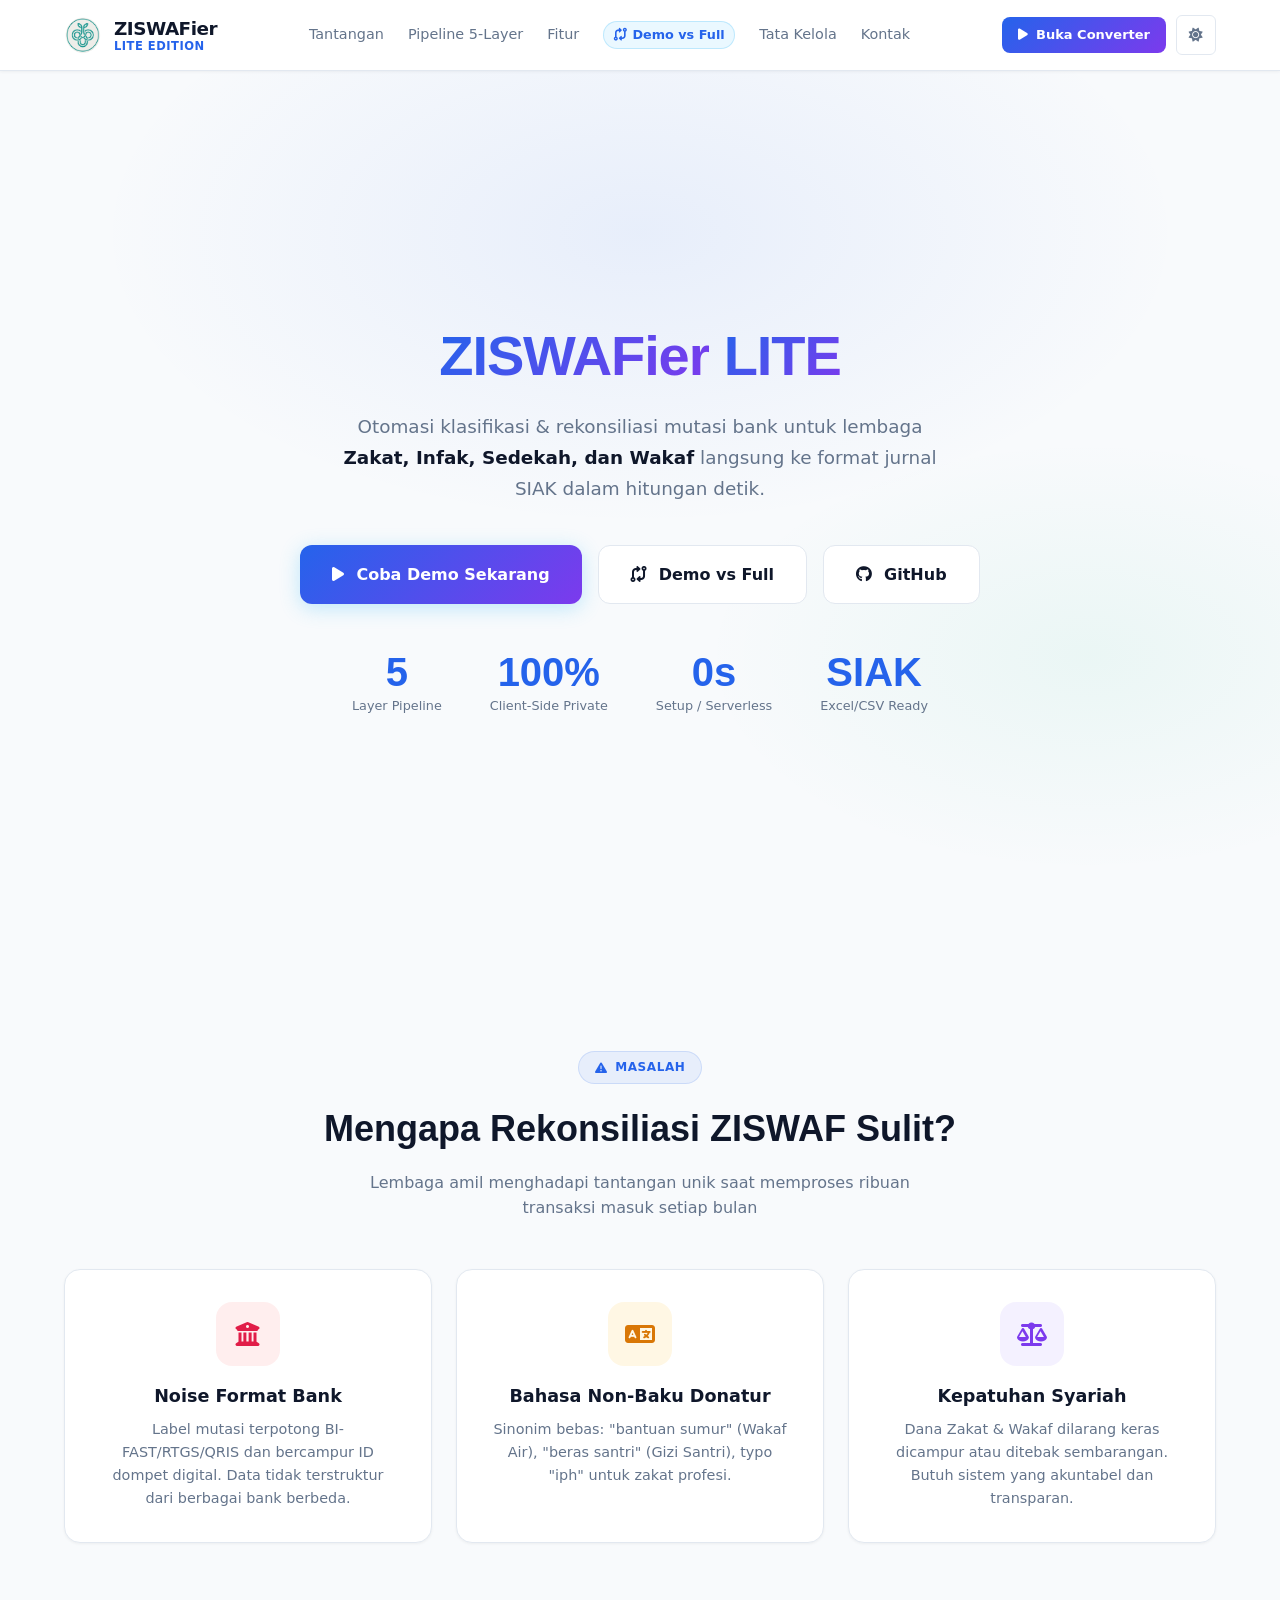
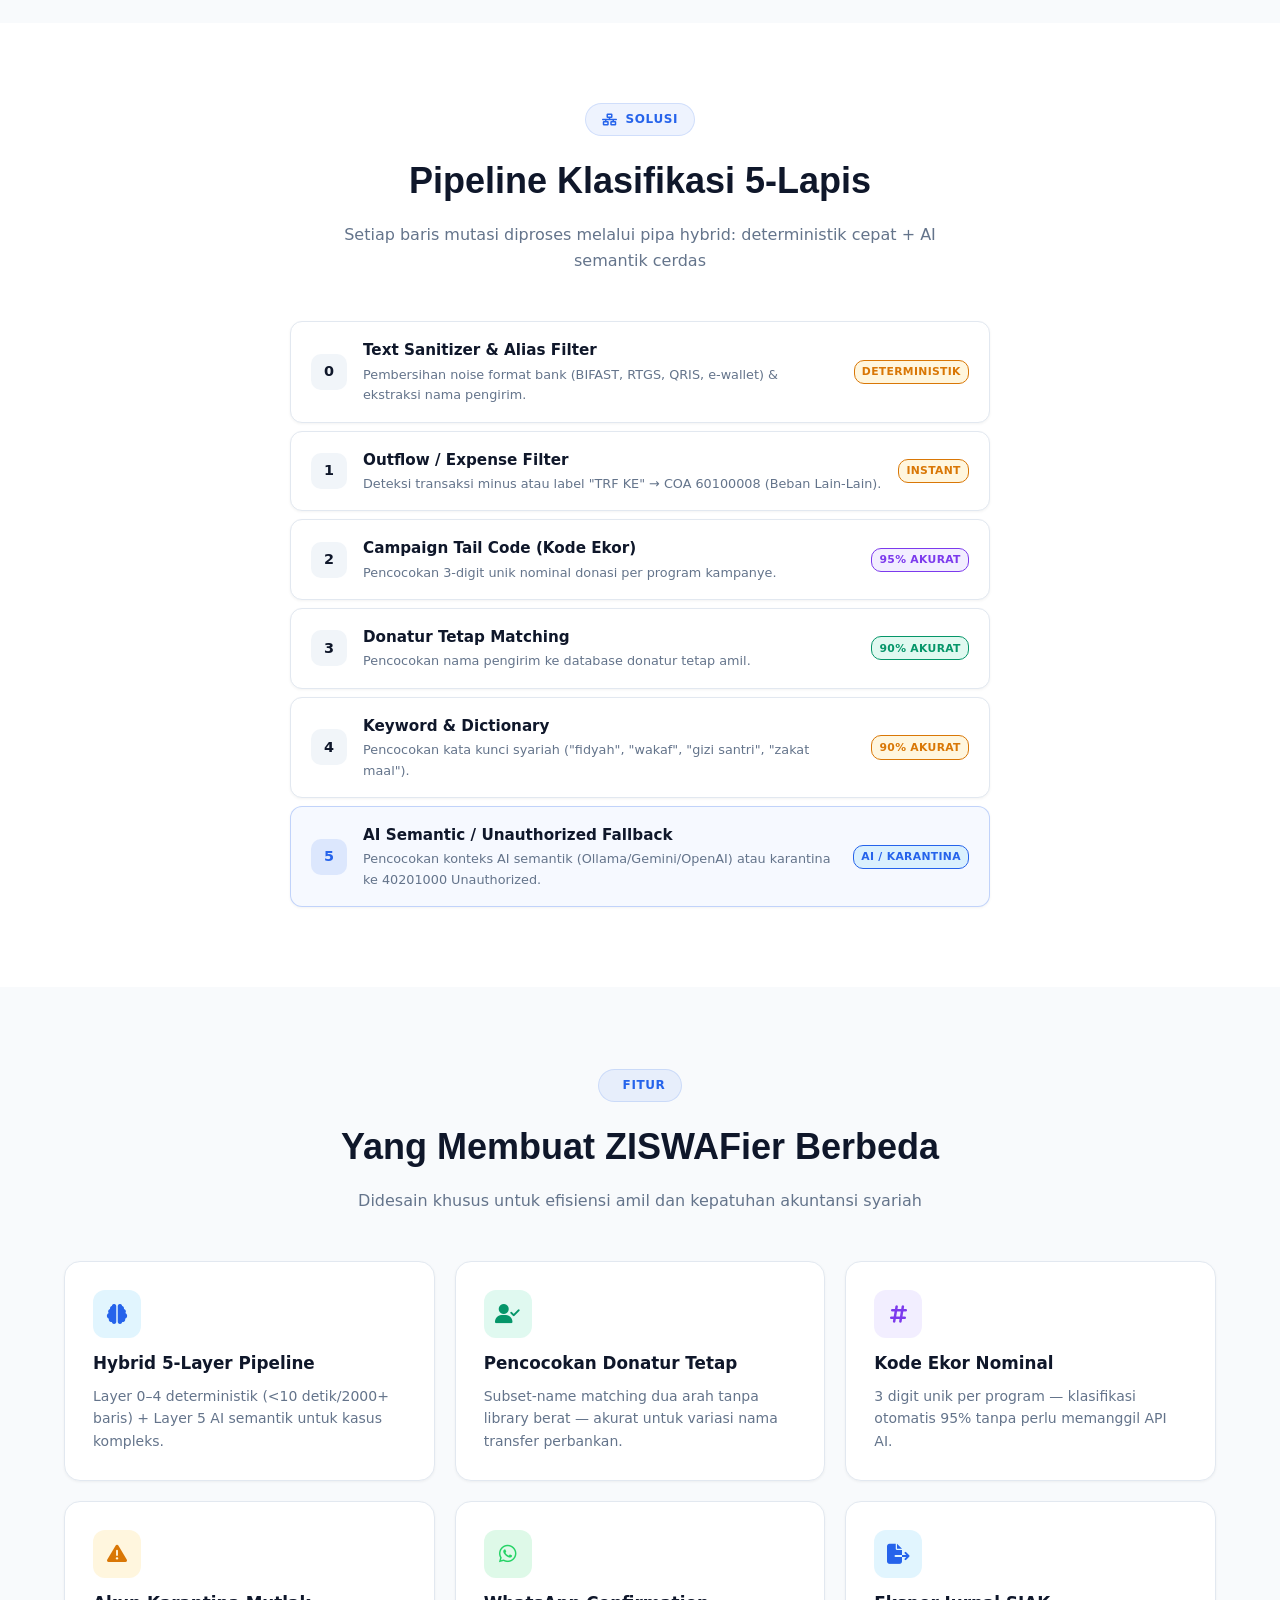
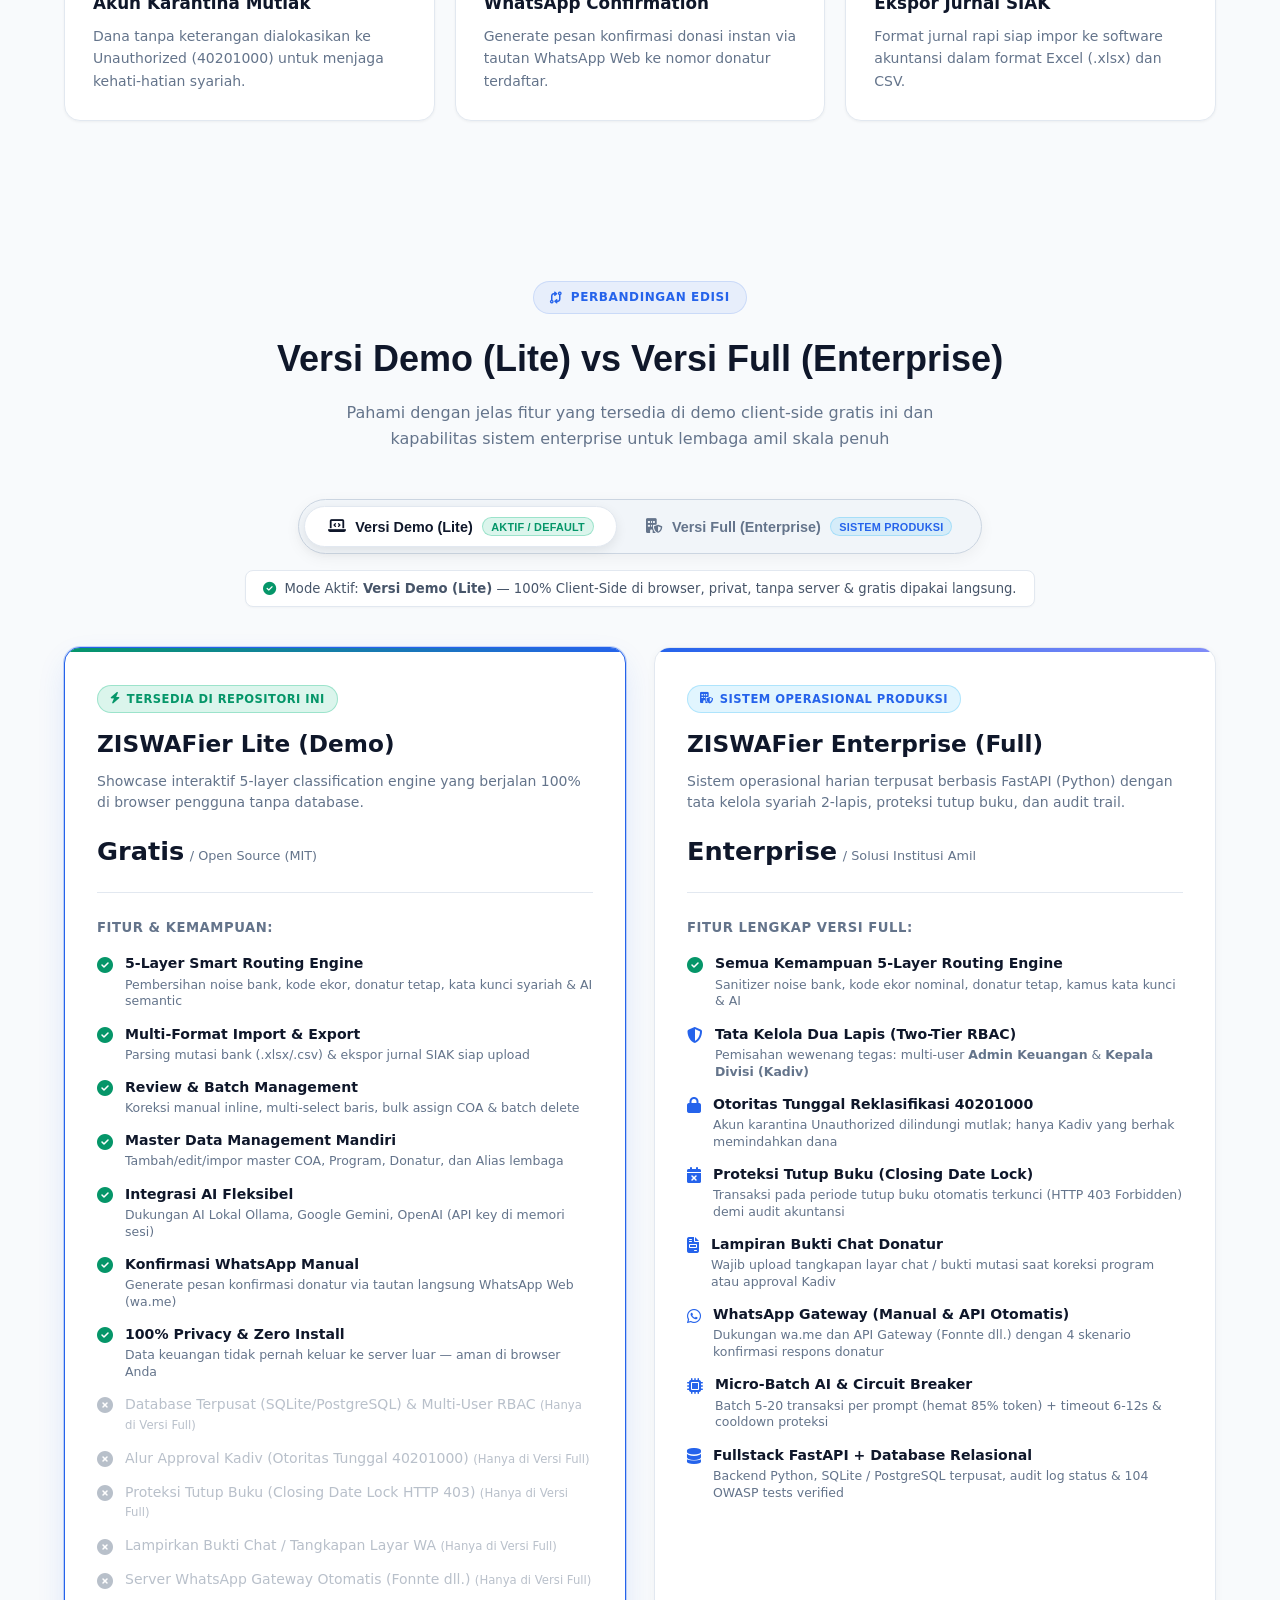
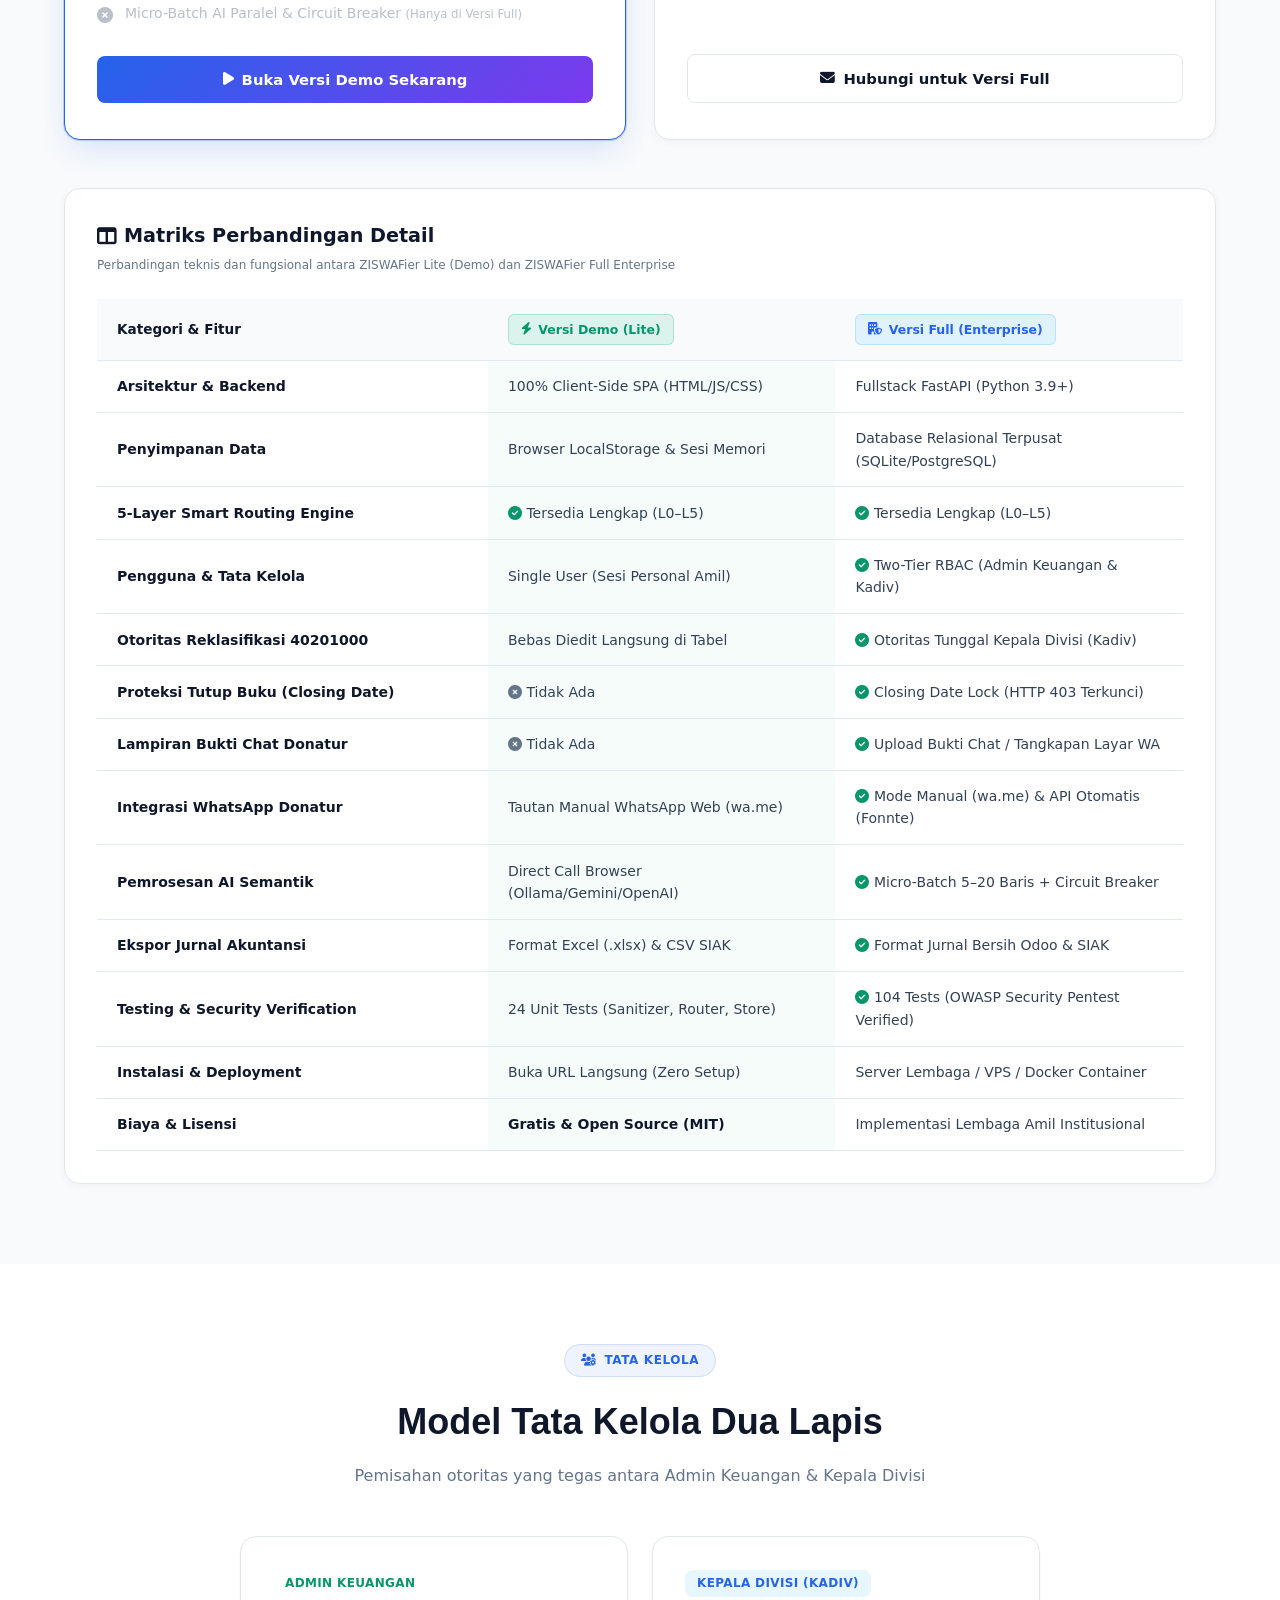
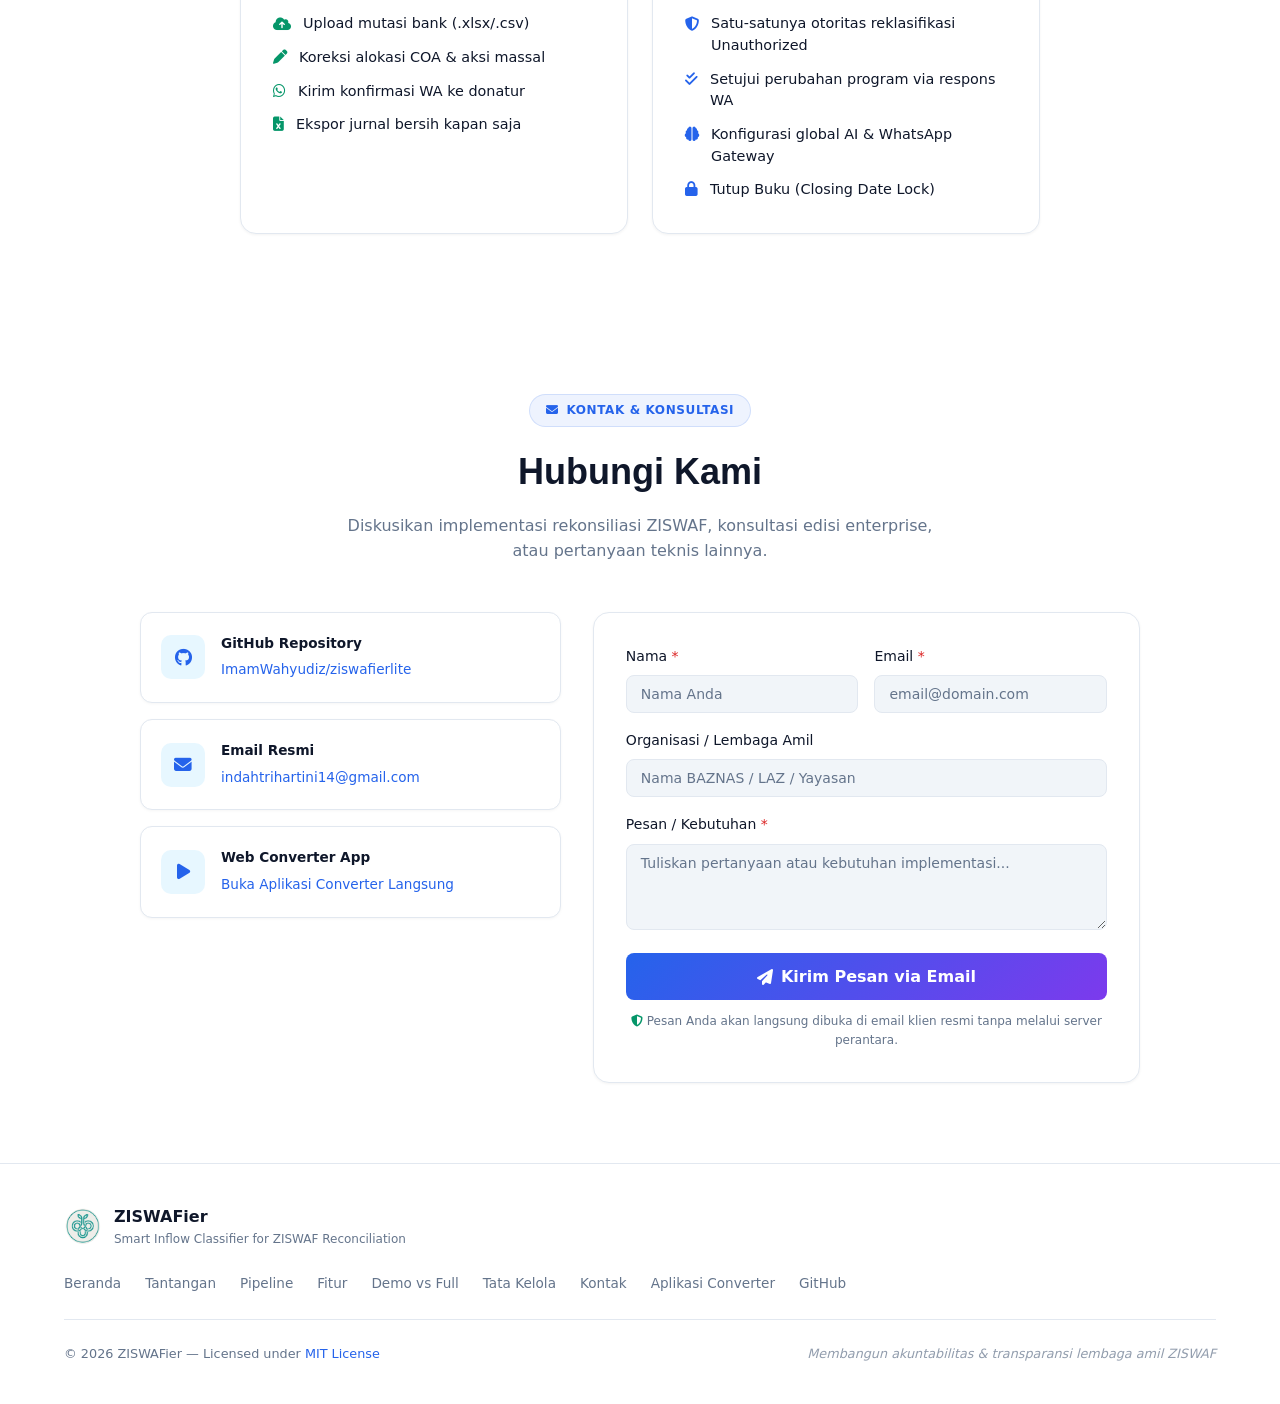
==== commit 4d149a00: "refactor: remove privacy badges, revert status text, and implement clean URLs for all routes" ====
--- a/index.html
+++ b/index.html
@@ -161,7 +161,7 @@
     <!-- ═══════════════════════════ NAVBAR ═══════════════════════════ -->
     <nav class="navbar" id="navbar">
         <div class="container navbar-inner">
-            <a href="./index.html" class="navbar-brand">
+            <a href="/" class="navbar-brand">
                 <img src="./logo.png" alt="ZISWAFier Logo" class="brand-logo-img"
                     style="width: 38px; height: 38px; border-radius: 10px;">
                 <div>
@@ -178,7 +178,7 @@
                 <a href="#contact" class="nav-link">Kontak</a>
             </div>
             <div class="navbar-actions">
-                <a href="./app.html" class="btn btn-primary btn-sm btn-nav-cta"
+                <a href="/app" class="btn btn-primary btn-sm btn-nav-cta"
                     style="display: inline-flex; align-items: center; gap: 8px; text-decoration: none;">
                     <i class="fa-solid fa-play"></i> <span class="nav-cta-text">Buka Converter</span>
                 </a>
@@ -205,7 +205,7 @@
                 Otomasi klasifikasi &amp; rekonsiliasi mutasi bank untuk lembaga <strong>Zakat, Infak, Sedekah, dan Wakaf</strong> langsung ke format jurnal SIAK dalam hitungan detik.
             </p>
             <div class="hero-actions">
-                <a href="./app.html" class="btn btn-hero-primary">
+                <a href="/app" class="btn btn-hero-primary">
                     <i class="fa-solid fa-play"></i> Coba Demo Sekarang
                 </a>
                 <a href="#editions" class="btn btn-hero-outline">
@@ -540,7 +540,7 @@
                     </div>
 
                     <div class="edition-card-footer">
-                        <a href="./app.html" class="btn btn-primary w-100 btn-edition-action">
+                        <a href="/app" class="btn btn-primary w-100 btn-edition-action">
                             <i class="fa-solid fa-play"></i> Buka Versi Demo Sekarang
                         </a>
                     </div>
@@ -785,7 +785,7 @@
                         <div class="contact-icon"><i class="fa-solid fa-play"></i></div>
                         <div>
                             <h4>Web Converter App</h4>
-                            <a href="./app.html">Buka Aplikasi Converter Langsung</a>
+                            <a href="/app">Buka Aplikasi Converter Langsung</a>
                         </div>
                     </div>
                 </div>
@@ -843,7 +843,7 @@
                     <a href="#editions">Demo vs Full</a>
                     <a href="#governance">Tata Kelola</a>
                     <a href="#contact">Kontak</a>
-                    <a href="./app.html">Aplikasi Converter</a>
+                    <a href="/app">Aplikasi Converter</a>
                     <a href="https://github.com/ImamWahyudiz/ziswafierlite" target="_blank" rel="noopener">GitHub</a>
                 </div>
                 <div class="footer-bottom">
--- a/css/style.css
+++ b/css/style.css
@@ -127,9 +127,20 @@
 }
 
 .brand-title {
-    font-size: 1.125rem;
+    font-size: 1.15rem;
+    font-weight: 800;
+    line-height: 1.2;
+    letter-spacing: -0.5px;
+    color: var(--text);
+    white-space: nowrap;
+}
+
+.brand-badge {
+    font-size: 0.72rem;
+    color: var(--accent);
     font-weight: 700;
-    color: var(--text);
+    letter-spacing: 0.5px;
+    line-height: 1.1;
     white-space: nowrap;
 }
 
@@ -661,6 +672,7 @@
     border-radius: 12px;
     padding: 3rem 2rem;
     text-align: center;
+    opacity: 1;
 }
 
 .done-icon {
@@ -686,9 +698,13 @@
 /* ─── STATS GRID ─────────────────────────────────────────────────────────────── */
 .stats-grid {
     display: grid;
-    grid-template-columns: repeat(auto-fit, minmax(190px, 1fr));
+    grid-template-columns: repeat(5, 1fr);
     gap: 1rem;
     margin-bottom: 1.5rem;
+}
+
+.stats-grid .stat-card {
+    grid-column: span 1;
 }
 
 .stat-card {
@@ -755,15 +771,17 @@
     display: flex;
     flex-direction: column;
     min-width: 0;
+    overflow: hidden;
 }
 
 .card-header-flex {
     display: flex;
     justify-content: space-between;
-    align-items: center;
+    align-items: flex-start;
     margin-bottom: 0.75rem;
     flex-wrap: wrap;
-    gap: 0.5rem;
+    gap: 0.35rem 0.5rem;
+    min-width: 0;
 }
 
 .card-header-flex h3 {
@@ -772,7 +790,11 @@
     display: flex;
     align-items: center;
     gap: 0.5rem;
-    white-space: nowrap;
+    white-space: normal;
+    word-break: normal;
+    overflow-wrap: break-word;
+    min-width: 0;
+    line-height: 1.35;
 }
 
 .top5-split {
@@ -983,6 +1005,12 @@
     white-space: nowrap;
 }
 
+.selection-actions-wrap {
+    display: inline-flex;
+    align-items: center;
+    gap: 0.5rem;
+}
+
 .reporting-pagination-info {
     flex: 1;
     font-size: 0.75rem;
@@ -997,11 +1025,94 @@
 }
 
 .global-selection-banner {
-    padding: 0.75rem 1rem;
-    background: rgba(56, 189, 248, 0.1);
+    display: none;
+    align-items: center;
+    justify-content: flex-start;
+    gap: 0.5rem;
+    padding: 0.5rem 1rem;
+    background: rgba(16, 185, 129, 0.08);
     border-bottom: 1px solid var(--border);
-    font-size: 0.875rem;
-    text-align: center;
+    font-size: 0.8rem;
+    color: var(--text);
+    animation: fadeInSlideDown 0.2s ease-out;
+}
+
+.global-selection-banner.show,
+.global-selection-banner:not(.hidden) {
+    display: flex;
+}
+
+.global-selection-banner .global-scope-checkbox {
+    width: 15px;
+    height: 15px;
+    accent-color: var(--emerald, #10b981);
+    cursor: pointer;
+    margin: 0;
+}
+
+.global-selection-banner .global-scope-label {
+    cursor: pointer;
+    user-select: none;
+    font-size: 0.8rem;
+    color: var(--text-muted);
+    transition: color 0.15s ease;
+}
+
+.global-selection-banner .global-scope-label:hover {
+    color: var(--text);
+}
+
+.global-selection-banner .global-scope-label.text-emerald {
+    color: var(--emerald, #10b981) !important;
+}
+
+[data-theme="light"] .global-selection-banner {
+    background: #ecfdf5;
+    border-bottom: 1px solid #a7f3d0;
+    color: #065f46;
+}
+
+[data-theme="light"] .global-selection-banner .global-scope-label {
+    color: #047857;
+}
+
+[data-theme="light"] .global-selection-banner .global-scope-label:hover {
+    color: #065f46;
+}
+
+.master-selection-status {
+    display: flex;
+    align-items: center;
+    justify-content: space-between;
+    gap: 0.75rem;
+    padding: 0.45rem 0.85rem;
+    background: rgba(16, 185, 129, 0.1);
+    border: 1px solid rgba(16, 185, 129, 0.25);
+    border-radius: var(--radius-sm, 8px);
+    margin-bottom: 0.75rem;
+    width: 100%;
+    animation: fadeIn 0.15s ease-in-out;
+}
+
+[data-theme="light"] .master-selection-status {
+    background: #ecfdf5;
+    border: 1px solid #a7f3d0;
+    color: #065f46;
+}
+
+.master-selection-status.hidden {
+    display: none !important;
+}
+
+.alias-item {
+    display: flex;
+    align-items: center;
+    gap: 0.5rem;
+}
+
+.alias-item input[type="checkbox"] {
+    accent-color: var(--emerald, #10b981);
+    cursor: pointer;
 }
 
 /* ─── TH SORTABLE ────────────────────────────────────────────────────────────── */
@@ -1341,6 +1452,25 @@
 
 /* ─── RESPONSIVE: BELOW DESKTOP ─────────────────────────────────────────────── */
 
+/* Medium Screens / Layar Tanggung (769px - 1100px) */
+@media (min-width: 769px) and (max-width: 1100px) {
+    .stats-grid {
+        grid-template-columns: repeat(6, 1fr);
+        gap: 0.875rem;
+    }
+    /* Baris 1: 3 card penuh (masing-masing span 2 dari 6 kolom) */
+    .stats-grid .stat-card:nth-child(1),
+    .stats-grid .stat-card:nth-child(2),
+    .stats-grid .stat-card:nth-child(3) {
+        grid-column: span 2;
+    }
+    /* Baris 2: 2 card penuh tanpa celah kosong (masing-masing span 3 dari 6 kolom) */
+    .stats-grid .stat-card:nth-child(4),
+    .stats-grid .stat-card:nth-child(5) {
+        grid-column: span 3;
+    }
+}
+
 /* Tablet / Small Laptops (<= 1024px) */
 @media (max-width: 1024px) {
     .page {
@@ -1354,10 +1484,6 @@
     .top5-split, .cat-split {
         grid-template-columns: 1fr 1.2fr;
         gap: 1.25rem;
-    }
-    .stats-grid {
-        grid-template-columns: repeat(auto-fit, minmax(180px, 1fr));
-        gap: 0.875rem;
     }
     .filter-row-compact {
         gap: 0.75rem;
@@ -1506,10 +1632,23 @@
     .panel-toolbar {
         gap: 0.375rem;
         margin-bottom: 0.75rem;
+        align-items: center;
+        flex-wrap: wrap;
     }
     .panel-toolbar .btn, .panel-toolbar label.btn {
         font-size: 0.75rem;
         padding: 0.4rem 0.65rem;
+    }
+    /* Layar <= 768px: tombol Hapus Terpilih / Hapus Semua cukup tampilkan ikon tempat sampah */
+    #btn-bulk-delete .btn-text,
+    .master-selection-status .btn .btn-text {
+        display: none;
+    }
+    #btn-bulk-delete,
+    .master-selection-status .btn {
+        padding: 0.35rem 0.55rem;
+        min-width: 32px;
+        justify-content: center;
     }
     .panel-hint {
         order: 10;
@@ -1621,9 +1760,10 @@
         gap: 0.625rem;
         margin-bottom: 1.25rem;
     }
-    .stat-card {
+    .stats-grid .stat-card {
         padding: 0.875rem 0.75rem;
         border-radius: 12px;
+        grid-column: span 1;
     }
     .stat-icon {
         font-size: 1.25rem;
@@ -1636,7 +1776,7 @@
     .stat-value {
         font-size: clamp(1.15rem, 3.5vw, 1.45rem);
     }
-    .stat-card:last-child {
+    .stats-grid .stat-card:last-child {
         grid-column: span 2;
     }
 
@@ -1729,14 +1869,15 @@
         gap: 0.5rem;
         padding: 0.75rem;
     }
-    .table-selection-status {
-        flex-wrap: wrap;
-        gap: 0.375rem;
-        width: 100%;
-    }
-    .table-selection-status .btn-xs {
-        font-size: 0.7rem;
-        padding: 0.3rem 0.5rem;
+    .master-selection-status {
+        padding: 0.4rem 0.75rem;
+        gap: 0.5rem;
+    }
+    .master-selection-status .selection-actions-wrap {
+        display: inline-flex;
+        align-items: center;
+        gap: 0.35rem;
+        flex-wrap: nowrap;
     }
     .reporting-pagination-info {
         padding: 0;
@@ -1753,7 +1894,8 @@
         padding: 0.35rem 0.6rem;
     }
     #transactions-table {
-        min-width: 960px;
+        min-width: 880px;
+        table-layout: fixed;
     }
     .coa-select {
         max-width: 170px;
@@ -1804,6 +1946,36 @@
     }
 }
 
+/* Responsive Button Text Truncation / Icon-Only on Small Screens (<= 640px) */
+@media (max-width: 640px) {
+    #btn-topbar-home .btn-text,
+    #btn-toggle-table-mode .btn-text,
+    #btn-upload-new .btn-text,
+    #btn-bulk-general .btn-text,
+    .panel-toolbar .btn-sm .btn-text,
+    .panel-toolbar label.btn-sm .btn-text,
+    .panel-toolbar .ms-auto .btn-text,
+    .backup-actions .btn-text {
+        display: none;
+    }
+
+    #btn-topbar-home,
+    .panel-toolbar .btn-sm,
+    .panel-toolbar label.btn-sm {
+        padding: 0.4rem 0.6rem;
+        min-width: 34px;
+        justify-content: center;
+        text-align: center;
+    }
+
+    .table-mode-controls .btn-xs,
+    .selection-actions-wrap .btn-xs {
+        padding: 0.35rem 0.55rem;
+        min-width: 30px;
+        justify-content: center;
+    }
+}
+
 /* Small Smartphone Portrait (<= 480px) */
 @media (max-width: 480px) {
     .topbar {
@@ -1812,6 +1984,10 @@
     .brand-title {
         font-size: 0.9rem;
     }
+    .brand-badge {
+        font-size: 0.6rem;
+        padding: 0.15rem 0.45rem;
+    }
     .brand-subtitle {
         display: none;
     }
@@ -1837,8 +2013,11 @@
         max-height: 60vh;
     }
     .data-table {
-        table-layout: auto;
-        min-width: 780px;
+        table-layout: fixed;
+    }
+    #transactions-table {
+        min-width: 840px;
+        table-layout: fixed;
     }
     .filter-row-compact {
         display: grid;
@@ -1879,12 +2058,13 @@
         gap: 0.5rem;
         margin-bottom: 1rem;
     }
-    .stat-card {
+    .stats-grid .stat-card {
         padding: 0.625rem 0.5rem;
         border-radius: 10px;
         min-width: 0;
-    }
-    .stat-card:last-child {
+        grid-column: span 1;
+    }
+    .stats-grid .stat-card:last-child {
         grid-column: span 2;
     }
     .stat-icon {
@@ -1925,15 +2105,38 @@
         font-size: 0.7rem;
         padding: 0.4rem 0.15rem;
     }
+    .chart-card {
+        padding: 0.875rem;
+    }
+    .card-header-flex {
+        flex-direction: column;
+        align-items: flex-start;
+        gap: 0.2rem;
+        margin-bottom: 0.75rem;
+    }
+    .card-header-flex h3 {
+        font-size: 0.875rem;
+        white-space: normal;
+        word-break: normal;
+    }
+}
+
+/* Ultra Small Screens (<= 400px) */
+@media (max-width: 400px) {
+    #btn-export-xlsx .btn-text {
+        display: none;
+    }
+    #btn-export-xlsx {
+        padding: 0.45rem 0.65rem;
+        min-width: 38px;
+        justify-content: center;
+    }
 }
 
 /* Ultra Small Screens (<= 360px) */
 @media (max-width: 360px) {
-    .stats-grid {
-        grid-template-columns: 1fr;
-    }
-    .stat-card:last-child {
-        grid-column: span 1;
+    .stat-card {
+        padding: 0.55rem 0.45rem;
     }
     .reporting-footer-bar {
         grid-template-columns: 1fr;
@@ -1944,4 +2147,10 @@
     .subtab-bar {
         grid-template-columns: repeat(2, 1fr);
     }
-}
+    .chart-card {
+        padding: 0.75rem 0.5rem;
+    }
+    .card-header-flex h3 {
+        font-size: 0.8125rem;
+    }
+}
--- a/css/components.css
+++ b/css/components.css
@@ -173,11 +173,14 @@
 .toast {
     pointer-events: all;
     padding: 0.875rem 1.25rem;
-    background: var(--surface);
+    background-color: var(--surface);
     border: 1px solid var(--border);
     border-radius: 10px;
-    box-shadow: 0 8px 24px rgba(0, 0, 0, 0.25);
+    box-shadow: 0 10px 30px rgba(0, 0, 0, 0.4);
     font-size: 0.875rem;
+    font-weight: 500;
+    color: var(--text);
+    opacity: 1;
     animation: slideInRight 0.3s cubic-bezier(0.4, 0, 0.2, 1);
 }
 
@@ -186,9 +189,44 @@
     to   { opacity: 1; transform: translateX(0); }
 }
 
-.toast.toast-success { border-color: var(--emerald); background: linear-gradient(135deg, rgba(52,211,153,.4), rgba(52,211,153,.25)); }
-.toast.toast-error   { border-color: var(--danger);  background: linear-gradient(135deg, rgba(248,113,113,.4), rgba(248,113,113,.25)); }
-.toast.toast-info    { border-color: var(--accent);  background: linear-gradient(135deg, rgba(56,189,248,.4), rgba(56,189,248,.25)); }
+.toast.toast-success {
+    border-color: #10b981;
+    background: #064e3b;
+    color: #f0fdf4;
+    opacity: 1;
+}
+
+[data-theme="light"] .toast.toast-success {
+    background: #ecfdf5;
+    border-color: #059669;
+    color: #065f46;
+}
+
+.toast.toast-error {
+    border-color: #ef4444;
+    background: #450a0a;
+    color: #fef2f2;
+    opacity: 1;
+}
+
+[data-theme="light"] .toast.toast-error {
+    background: #fef2f2;
+    border-color: #dc2626;
+    color: #991b1b;
+}
+
+.toast.toast-info {
+    border-color: #0284c7;
+    background: #082f49;
+    color: #f0f9ff;
+    opacity: 1;
+}
+
+[data-theme="light"] .toast.toast-info {
+    background: #f0f9ff;
+    border-color: #0284c7;
+    color: #0369a1;
+}
 
 .toast-undo {
     display: flex;
@@ -198,10 +236,10 @@
 
 .btn-undo-inline {
     padding: 0.25rem 0.625rem;
-    background: rgba(56,189,248,0.3);
-    border: 1px solid rgba(56,189,248,0.6);
+    background: rgba(255, 255, 255, 0.18);
+    border: 1px solid rgba(255, 255, 255, 0.35);
     border-radius: 4px;
-    color: var(--accent);
+    color: #ffffff;
     font-size: 0.75rem;
     font-weight: 600;
     cursor: pointer;
@@ -209,7 +247,19 @@
     transition: background 0.2s;
 }
 
-.btn-undo-inline:hover { background: rgba(56,189,248,0.45); }
+[data-theme="light"] .btn-undo-inline {
+    background: rgba(2, 132, 199, 0.12);
+    border: 1px solid rgba(2, 132, 199, 0.3);
+    color: #0369a1;
+}
+
+.btn-undo-inline:hover {
+    background: rgba(255, 255, 255, 0.3);
+}
+
+[data-theme="light"] .btn-undo-inline:hover {
+    background: rgba(2, 132, 199, 0.2);
+}
 
 .toast.fadeout {
     animation: fadeOutRight 0.3s ease forwards;
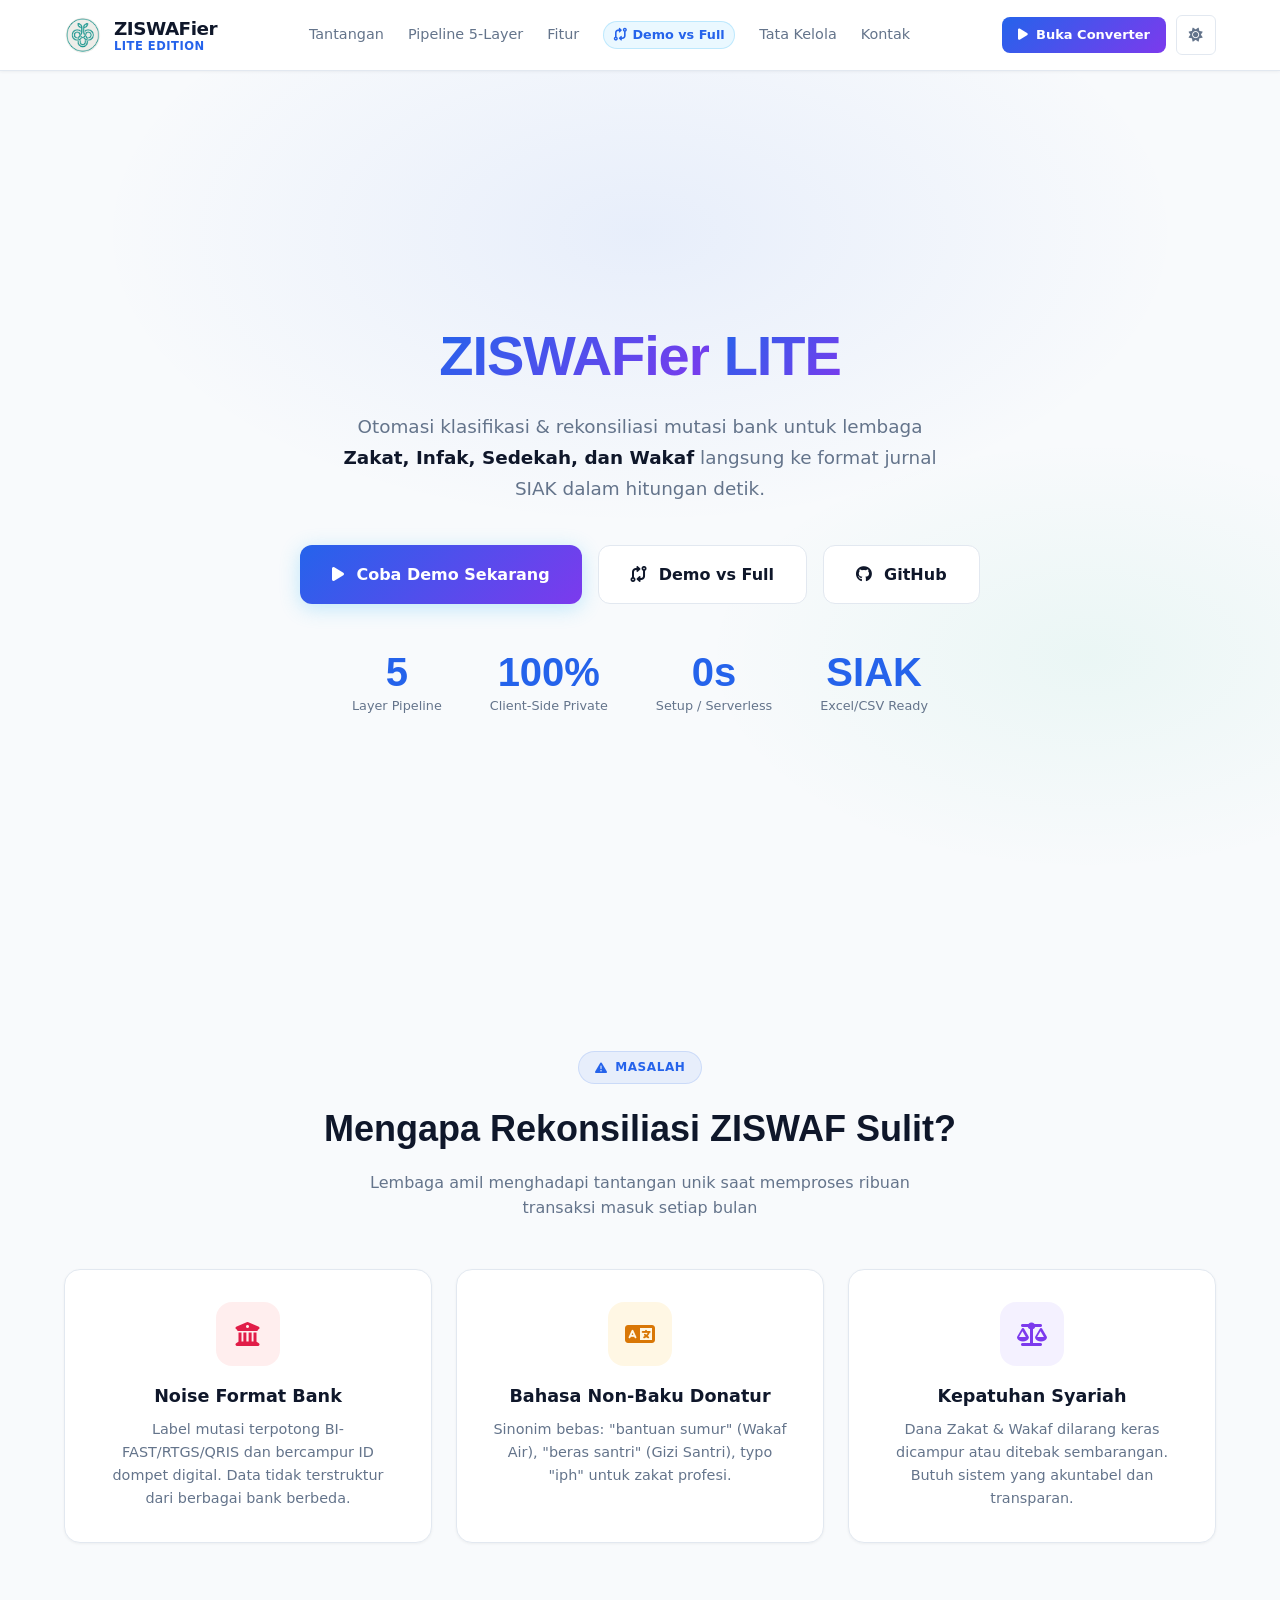
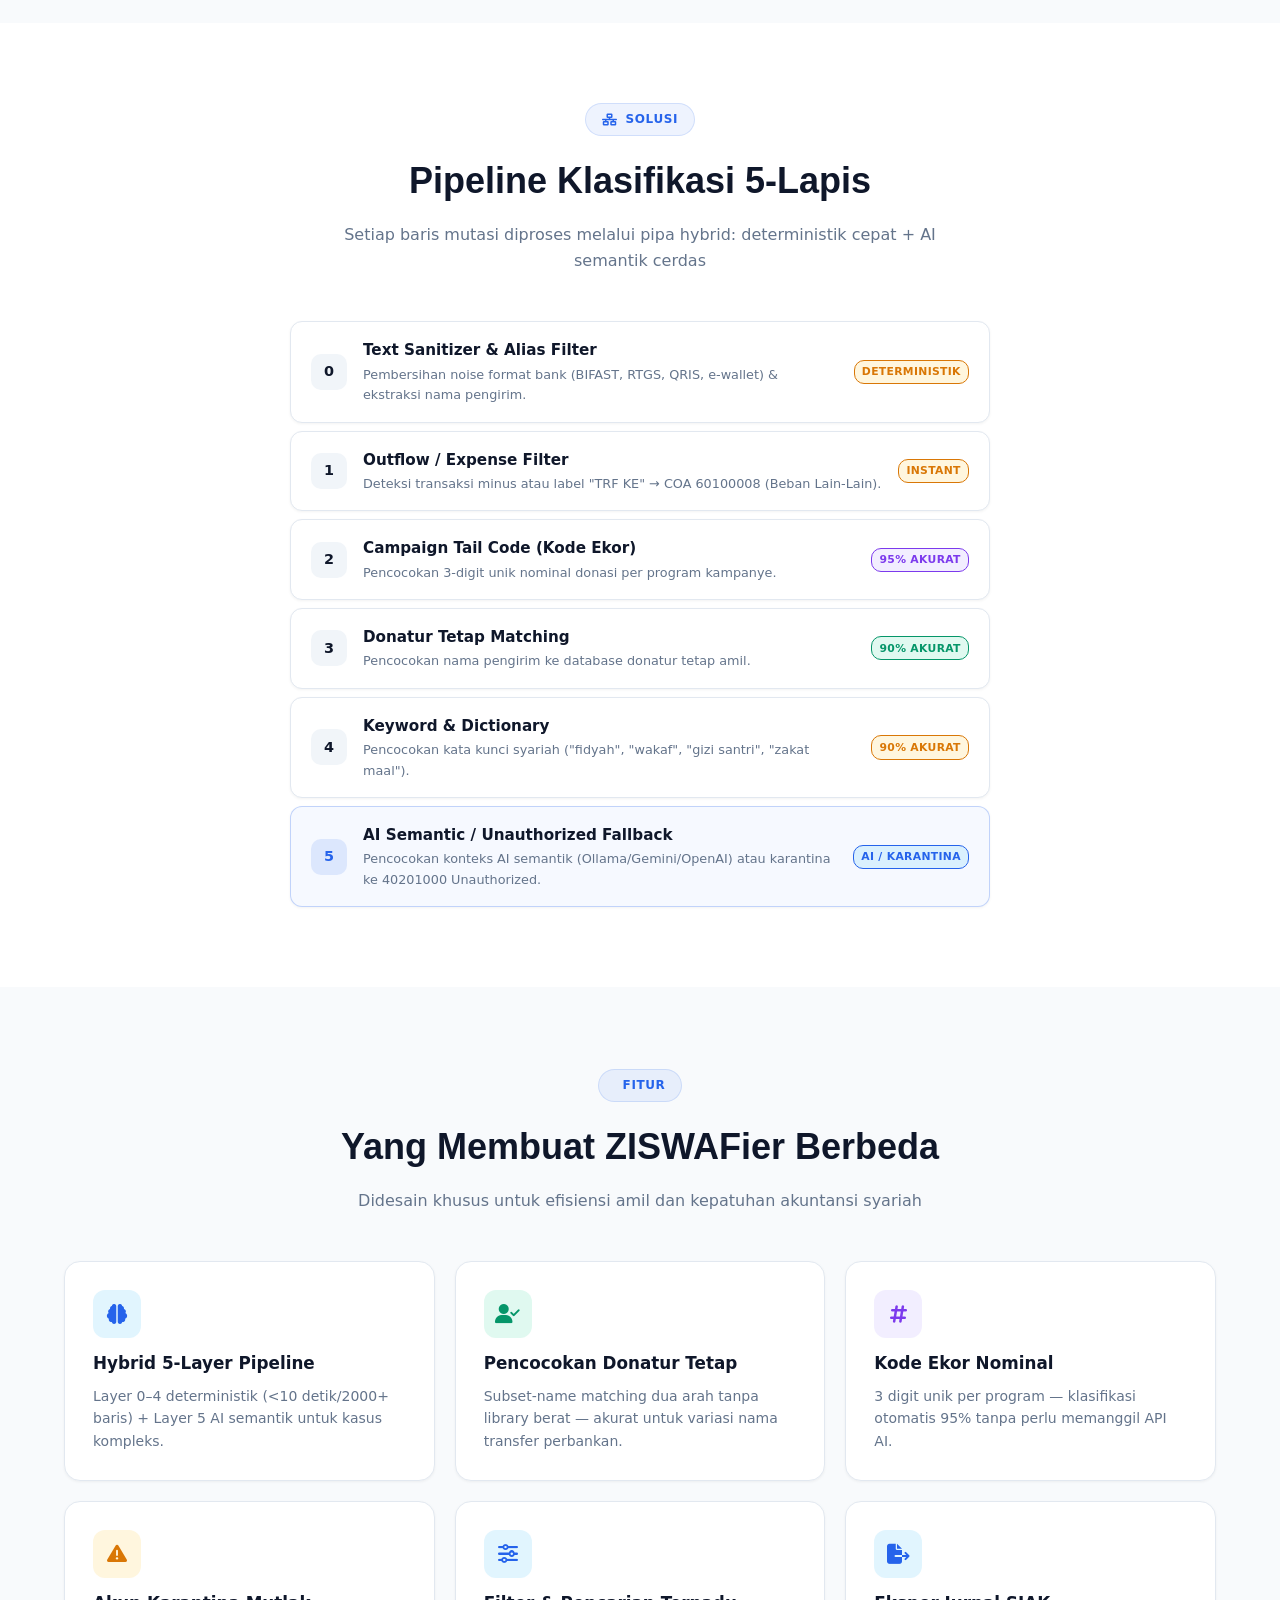
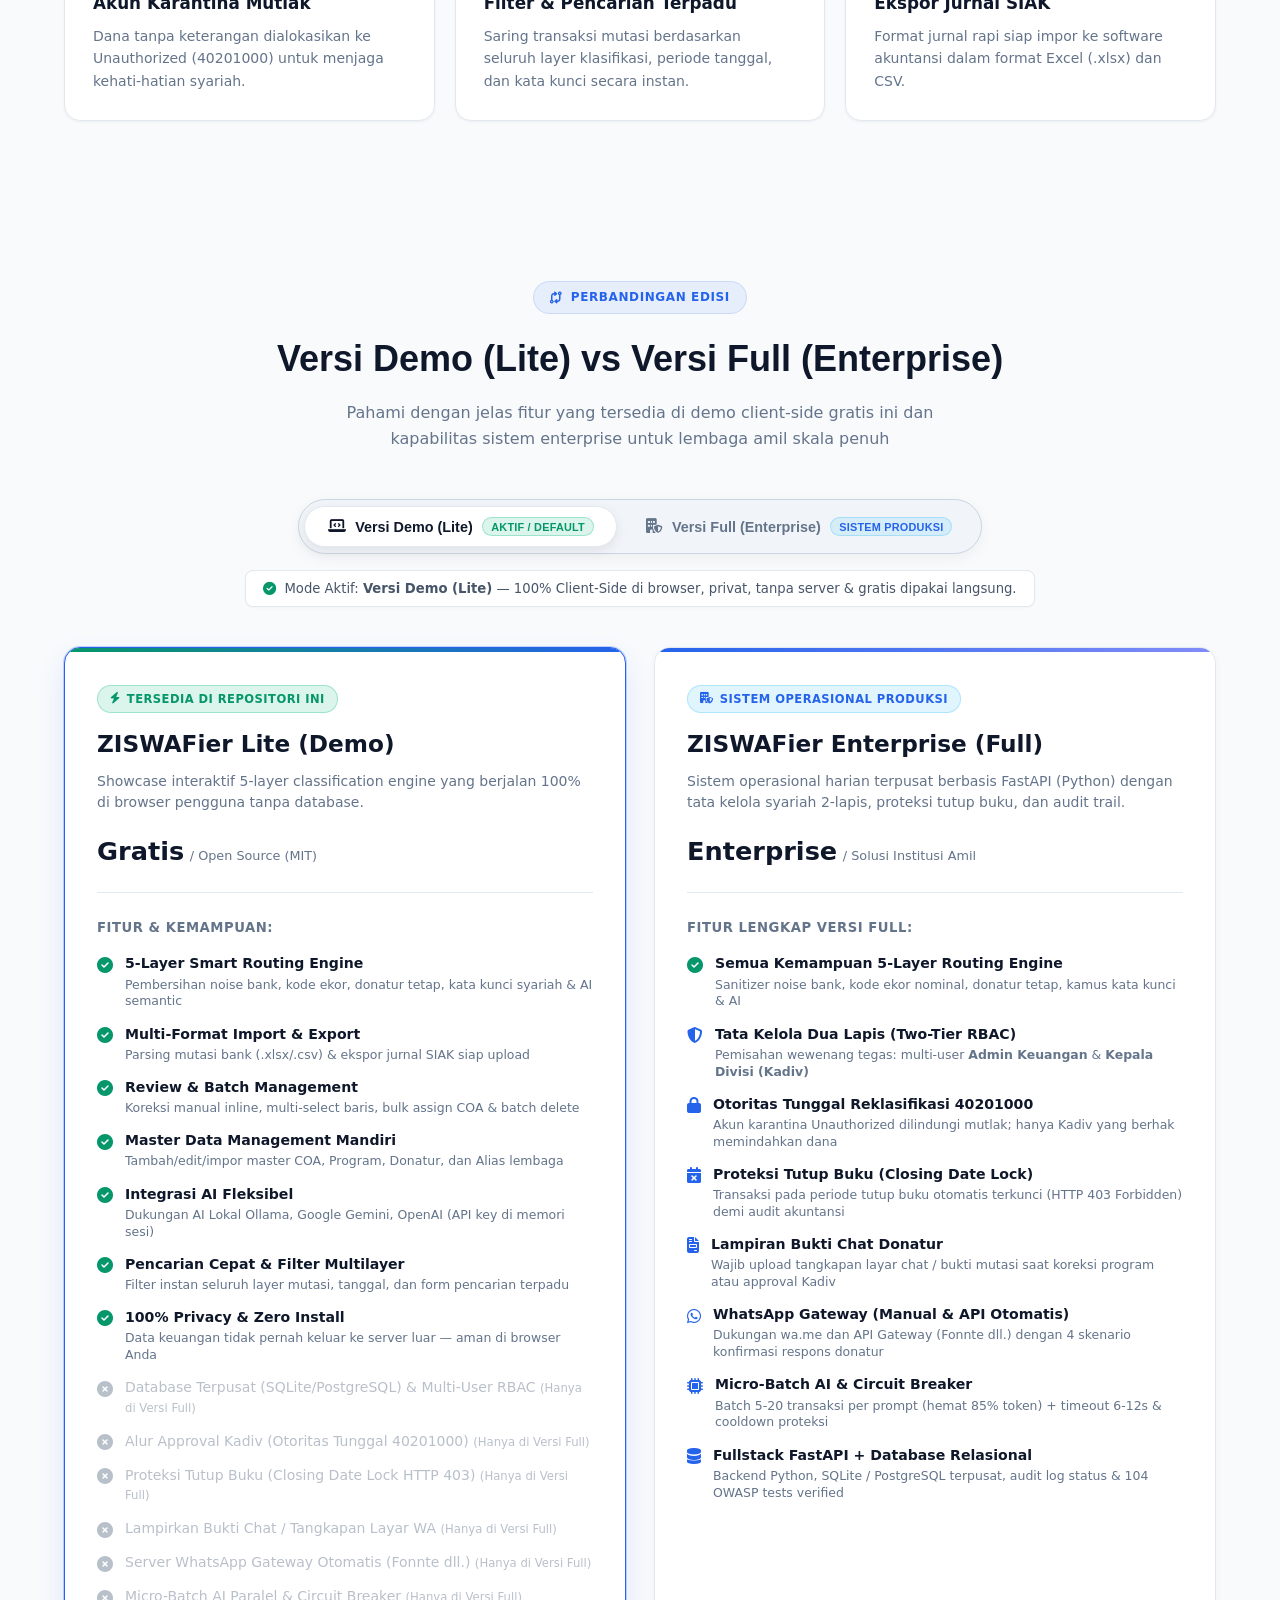
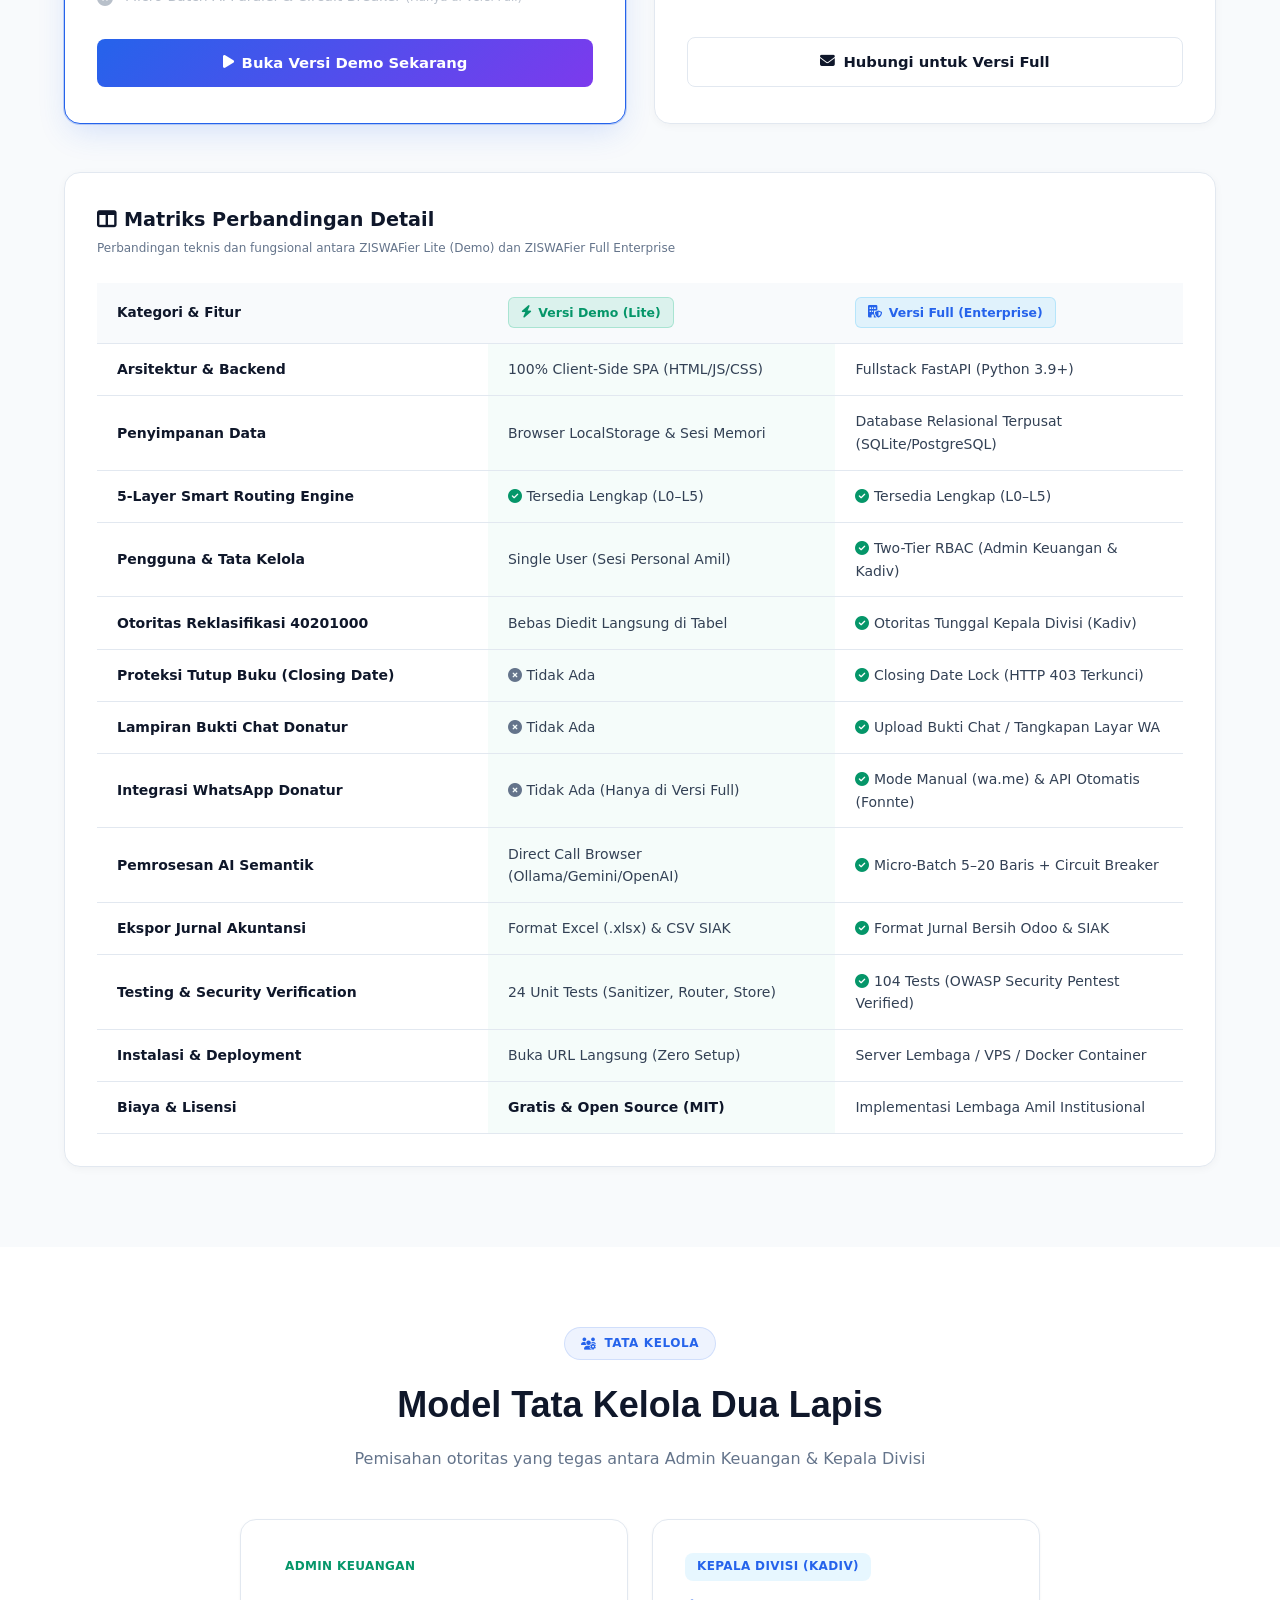
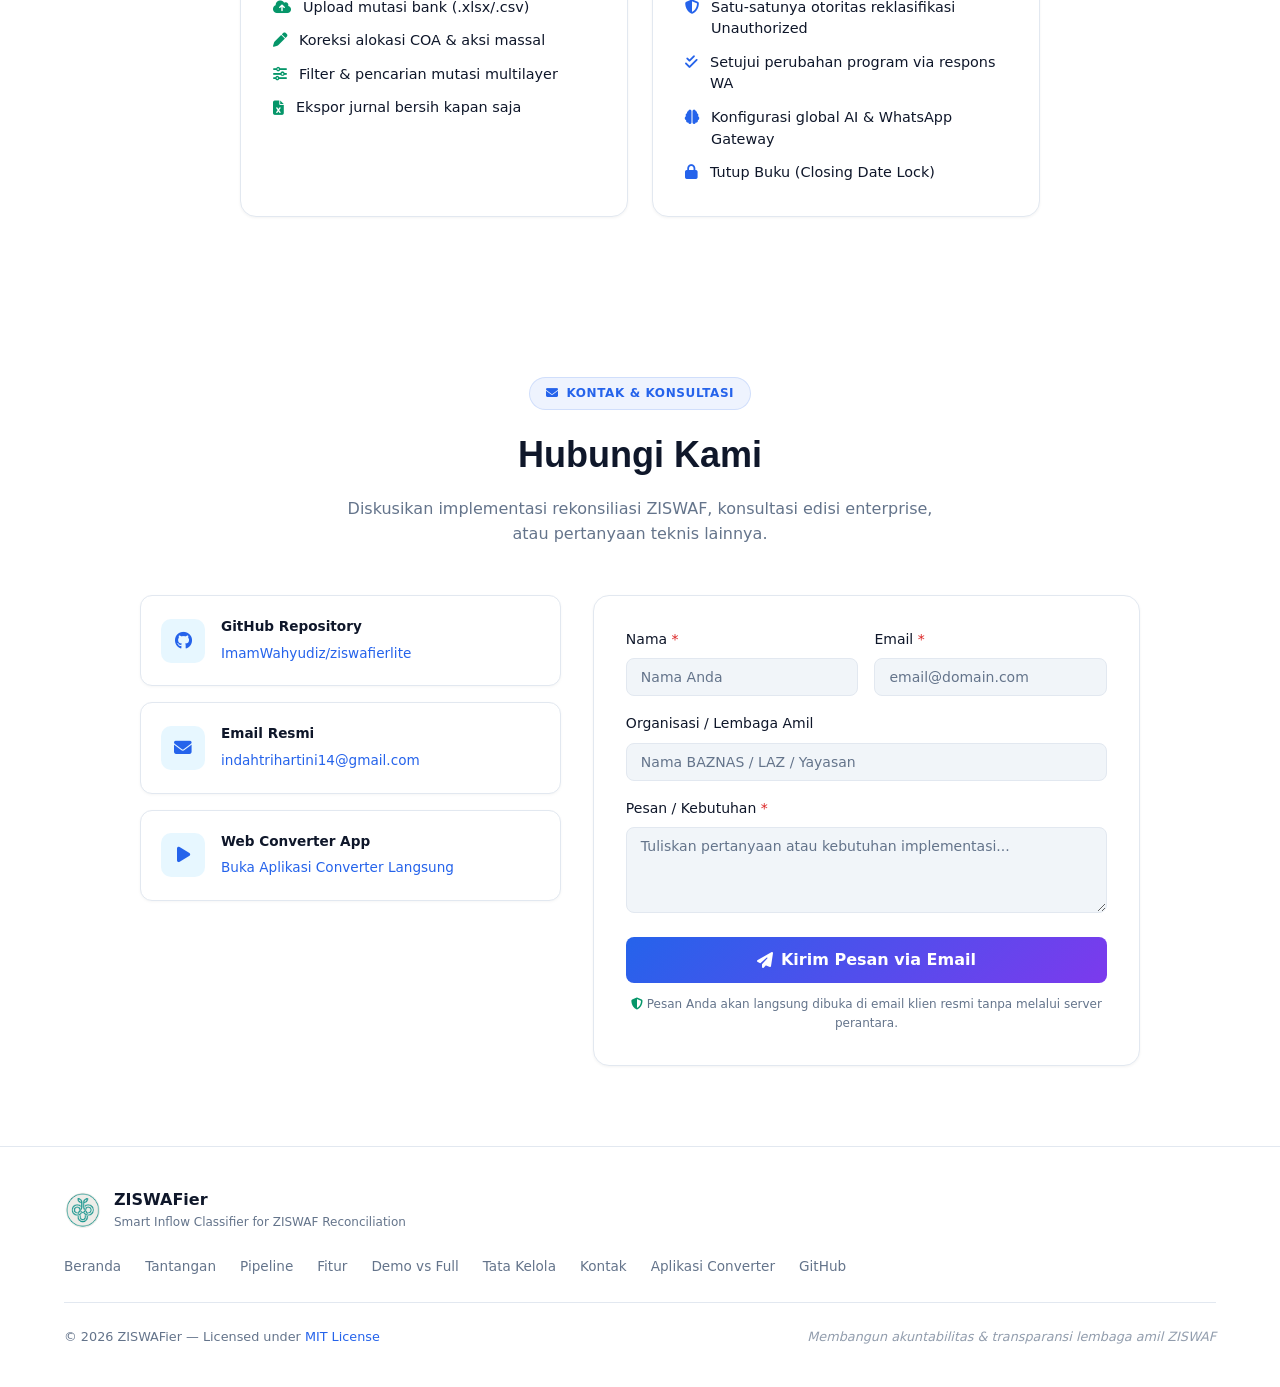
==== commit e3344459: "feat(ui,docs,assets): unify search controls, add centered SVG architecture diagrams, and sync brand " ====
--- a/index.html
+++ b/index.html
@@ -38,7 +38,7 @@
     <meta name="color-scheme" content="dark light">
 
     <!-- Content Security Policy (Jaminan 100% Keamanan & Tanpa Transmisi Server) -->
-    <meta http-equiv="Content-Security-Policy" content="default-src 'self' https: data: blob:; script-src 'self' 'unsafe-inline' 'unsafe-eval' https://cdn.jsdelivr.net https://cdnjs.cloudflare.com; style-src 'self' 'unsafe-inline' https://fonts.googleapis.com https://cdnjs.cloudflare.com; font-src 'self' https://fonts.gstatic.com https://cdnjs.cloudflare.com; img-src 'self' data: blob: https:; connect-src 'self' http://localhost:11434 https://generativelanguage.googleapis.com https://api.openai.com https://openrouter.ai;">
+    <meta http-equiv="Content-Security-Policy" content="default-src 'self' https: data: blob:; script-src 'self' 'unsafe-inline' 'unsafe-eval' https://cdn.jsdelivr.net https://cdnjs.cloudflare.com; style-src 'self' 'unsafe-inline' https://fonts.googleapis.com https://cdnjs.cloudflare.com; font-src 'self' https://fonts.gstatic.com https://cdnjs.cloudflare.com; img-src 'self' data: blob: https:; connect-src 'self' https://cdn.jsdelivr.net http://localhost:11434 https://generativelanguage.googleapis.com https://api.openai.com https://openrouter.ai;">
 
     <!-- Mobile & PWA Capabilities -->
     <meta name="mobile-web-app-capable" content="yes">
@@ -380,11 +380,11 @@
                         syariah.</p>
                 </div>
                 <div class="feature-card glass" data-animate="fade-up" style="--delay: 0.2s">
-                    <div class="feature-icon" style="background: rgba(37, 211, 102, 0.15); color: #25d366;">
-                        <i class="fa-brands fa-whatsapp"></i>
-                    </div>
-                    <h3>WhatsApp Confirmation</h3>
-                    <p>Generate pesan konfirmasi donasi instan via tautan WhatsApp Web ke nomor donatur terdaftar.</p>
+                    <div class="feature-icon" style="background: rgba(56, 189, 248, 0.15); color: var(--accent);">
+                        <i class="fa-solid fa-sliders"></i>
+                    </div>
+                    <h3>Filter &amp; Pencarian Terpadu</h3>
+                    <p>Saring transaksi mutasi berdasarkan seluruh layer klasifikasi, periode tanggal, dan kata kunci secara instan.</p>
                 </div>
                 <div class="feature-card glass" data-animate="fade-up" style="--delay: 0.25s">
                     <div class="feature-icon" style="background: rgba(56, 189, 248, 0.15); color: var(--accent);">
@@ -483,8 +483,8 @@
                             <li class="feat-item feat-available">
                                 <i class="fa-solid fa-circle-check"></i>
                                 <div>
-                                    <strong>Konfirmasi WhatsApp Manual</strong>
-                                    <p>Generate pesan konfirmasi donatur via tautan langsung WhatsApp Web (wa.me)</p>
+                                    <strong>Pencarian Cepat &amp; Filter Multilayer</strong>
+                                    <p>Filter instan seluruh layer mutasi, tanggal, dan form pencarian terpadu</p>
                                 </div>
                             </li>
                             <li class="feat-item feat-available">
@@ -690,7 +690,7 @@
                             </tr>
                             <tr>
                                 <td><strong>Integrasi WhatsApp Donatur</strong></td>
-                                <td class="col-demo highlighted-col">Tautan Manual WhatsApp Web (wa.me)</td>
+                                <td class="col-demo highlighted-col"><i class="fa-solid fa-circle-xmark text-muted"></i> Tidak Ada (Hanya di Versi Full)</td>
                                 <td class="col-full"><i class="fa-solid fa-circle-check text-emerald"></i> Mode Manual (wa.me) &amp; API Otomatis (Fonnte)</td>
                             </tr>
                             <tr>
@@ -739,7 +739,7 @@
                     <ul class="gov-list">
                         <li><i class="fa-solid fa-cloud-arrow-up"></i> Upload mutasi bank (.xlsx/.csv)</li>
                         <li><i class="fa-solid fa-pen"></i> Koreksi alokasi COA &amp; aksi massal</li>
-                        <li><i class="fa-brands fa-whatsapp"></i> Kirim konfirmasi WA ke donatur</li>
+                        <li><i class="fa-solid fa-sliders"></i> Filter &amp; pencarian mutasi multilayer</li>
                         <li><i class="fa-solid fa-file-excel"></i> Ekspor jurnal bersih kapan saja</li>
                     </ul>
                 </div>
--- a/css/style.css
+++ b/css/style.css
@@ -94,6 +94,20 @@
     max-width: 100%;
     display: block;
 }
+.cell-keterangan {
+    min-width: 240px;
+    max-width: 480px;
+    white-space: normal !important;
+    word-break: break-word;
+}
+.cell-keterangan .keterangan-text {
+    font-size: 0.8125rem;
+    line-height: 1.45;
+    color: var(--text);
+    white-space: normal !important;
+    word-break: break-word;
+    display: block;
+}
 
 /* ─── TOPBAR ─────────────────────────────────────────────────────────────────── */
 .topbar {
@@ -297,16 +311,22 @@
     display: flex;
     align-items: center;
     gap: 0.75rem;
-    margin-bottom: 1rem;
+    margin-bottom: 0.5rem;
     flex-wrap: wrap;
     min-height: 2.5rem;
 }
 
+.panel-hint-bar {
+    display: flex;
+    align-items: center;
+    margin-bottom: 0.875rem;
+    padding-left: 0.125rem;
+}
+
 .panel-hint {
-    margin-left: auto;
     font-size: 0.75rem;
     color: var(--muted);
-    white-space: nowrap;
+    line-height: 1.4;
 }
 
 .panel-hint code {
@@ -406,6 +426,16 @@
     vertical-align: middle;
 }
 
+.data-table th:first-child,
+.data-table td:first-child {
+    width: 44px;
+    min-width: 44px;
+    max-width: 46px;
+    text-align: center;
+    padding-left: 0.35rem;
+    padding-right: 0.35rem;
+}
+
 .data-table td.text-right {
     white-space: nowrap;
 }
@@ -488,22 +518,37 @@
     border-left: 3px solid var(--accent);
     background: linear-gradient(145deg, var(--surface), var(--surface2));
     padding: 1.25rem;
+    box-sizing: border-box;
+    overflow: visible;
+    width: 100%;
 }
 
 .sys-coa-grid {
     display: grid;
-    grid-template-columns: repeat(3, 1fr);
+    grid-template-columns: repeat(3, minmax(0, 1fr));
     gap: 1rem;
+    width: 100%;
+    box-sizing: border-box;
 }
 
 .sys-coa-item {
     background: var(--surface);
     border: 1px solid var(--border);
     border-radius: 8px;
-    padding: 0.875rem;
+    padding: 0.875rem 0.75rem;
     display: flex;
     flex-direction: column;
     justify-content: space-between;
+    min-width: 0;
+    width: 100%;
+    box-sizing: border-box;
+    overflow: visible;
+    position: relative;
+}
+
+.sys-coa-item:has(.coa-dropdown-wrapper.open),
+.sys-coa-item.has-dropdown-open {
+    z-index: 50;
 }
 
 .sys-coa-header {
@@ -511,20 +556,60 @@
     justify-content: space-between;
     align-items: center;
     gap: 0.5rem;
+    min-height: 1.75rem;
     margin-bottom: 0.5rem;
+    overflow: hidden;
 }
 
 .sys-coa-title {
     font-size: 0.8125rem;
     font-weight: 600;
     color: var(--text);
+    white-space: nowrap;
+    overflow: hidden;
+    text-overflow: ellipsis;
+    min-width: 0;
+}
+
+.sys-coa-header .badge {
+    white-space: nowrap;
+    flex-shrink: 0;
+    font-size: 0.65rem;
+    padding: 0.2rem 0.45rem;
+}
+
+.sys-coa-inputs {
+    display: flex;
+    flex-direction: column;
+    width: 100%;
+    min-width: 0;
+}
+
+.sys-coa-inputs label {
+    font-size: 0.75rem;
+    color: var(--muted);
+    margin-bottom: 0.35rem;
+    display: block;
+    white-space: nowrap;
 }
 
 .sys-coa-hint {
     font-size: 0.725rem;
     color: var(--muted);
     line-height: 1.35;
-    margin-top: 0.375rem;
+    margin-top: 0.625rem;
+    min-height: 2.25rem;
+}
+
+.sys-coa-footer {
+    border-top: 1px solid var(--border);
+    margin-top: 1.25rem;
+    padding-top: 1rem;
+    display: flex;
+    justify-content: space-between;
+    align-items: center;
+    flex-wrap: wrap;
+    gap: 0.75rem;
 }
 
 .backup-actions {
@@ -905,46 +990,220 @@
     flex: 0 0 auto;
 }
 
-.filter-period-item select, .filter-category-item select {
-    min-width: 160px;
-    height: 36px;
-    padding: 0.35rem 1.8rem 0.35rem 0.65rem;
-    font-size: 0.775rem;
-    line-height: 1.3;
-    box-sizing: border-box;
+.filter-period-item .coa-dropdown-wrapper {
+    min-width: 155px;
+    width: 155px;
+}
+
+.filter-category-item .coa-dropdown-wrapper {
+    min-width: 220px;
+    width: 220px;
+}
+
+.filter-period-item .coa-dropdown-trigger,
+.filter-category-item .coa-dropdown-trigger,
+.search-bar-unified {
+    height: 38px !important;
+    min-height: 38px !important;
+    max-height: 38px !important;
+    border-radius: 8px !important;
+    box-sizing: border-box !important;
+    border: 1px solid var(--border);
+    background: var(--surface2);
+    font-size: 0.8125rem;
+    transition: all 0.2s ease;
+}
+
+.filter-period-item .coa-dropdown-trigger,
+.filter-category-item .coa-dropdown-trigger {
+    padding: 0 0.75rem !important;
+    display: flex;
+    align-items: center;
+    justify-content: space-between;
+    width: 100%;
+}
+
+.filter-period-item .coa-dropdown-trigger .coa-trigger-text,
+.filter-category-item .coa-dropdown-trigger .coa-trigger-text {
+    font-size: 0.8125rem !important;
+    font-weight: 500;
+}
+
+.filter-period-item .coa-dropdown-trigger:hover,
+.filter-category-item .coa-dropdown-trigger:hover {
+    border-color: var(--accent);
 }
 
 .search-item {
-    flex: 1 1 220px;
+    flex: 1 1 240px;
     min-width: 200px;
 }
 
-.search-input-group {
-    display: flex;
+.search-bar-unified {
+    position: relative;
+    display: flex;
+    align-items: center;
+    padding: 0 0.35rem 0 0.75rem;
+    gap: 0.4rem;
+    width: 100%;
+}
+
+.search-bar-unified:focus-within {
+    border-color: var(--accent);
+    box-shadow: 0 0 0 3px rgba(56, 189, 248, 0.15);
+    background: var(--surface);
+}
+
+.search-bar-icon {
+    color: var(--muted);
+    font-size: 0.85rem;
+    flex-shrink: 0;
+}
+
+.search-bar-input {
+    flex: 1 1 0%;
+    min-width: 0;
+    border: none;
+    background: transparent;
+    outline: none;
+    padding: 0 0.25rem;
+    font-size: 0.8125rem !important;
+    color: var(--text);
+    height: 100%;
+    font-family: inherit;
+}
+
+.search-bar-input::placeholder {
+    color: var(--muted);
+}
+
+.search-count-pill {
+    font-size: 0.7rem;
+    font-weight: 600;
+    color: var(--accent);
+    background: rgba(56, 189, 248, 0.12);
+    padding: 0.1rem 0.4rem;
+    border-radius: 9999px;
+    white-space: nowrap;
+    flex-shrink: 0;
+}
+
+.search-clear-btn {
+    background: none;
+    border: none;
+    color: var(--muted);
+    cursor: pointer;
+    padding: 0.25rem;
+    font-size: 0.75rem;
+    display: flex;
+    align-items: center;
+    justify-content: center;
+    border-radius: 4px;
+    transition: all 0.15s ease;
+    flex-shrink: 0;
+}
+
+.search-clear-btn:hover {
+    color: var(--text);
+    background: var(--border);
+}
+
+.search-scope-wrapper {
+    position: relative;
+    flex-shrink: 0;
+}
+
+.search-scope-btn {
+    display: flex;
+    align-items: center;
     gap: 0.35rem;
-    width: 100%;
-}
-
-.search-input-group .form-control {
-    height: 36px;
-    padding: 0.35rem 0.65rem;
-    font-size: 0.775rem;
-    line-height: 1.3;
-    box-sizing: border-box;
-}
-
-.search-scope-select {
-    padding: 0.35rem 1.8rem 0.35rem 0.6rem;
-    height: 36px;
-    background: var(--surface2);
+    background: var(--surface);
     border: 1px solid var(--border);
     border-radius: 6px;
-    font-size: 0.775rem;
+    height: 26px;
+    padding: 0 0.5rem;
+    font-size: 0.725rem;
+    color: var(--muted);
+    cursor: pointer;
+    transition: all 0.15s ease;
+    white-space: nowrap;
+}
+
+.search-scope-btn:hover,
+.search-scope-wrapper.open .search-scope-btn {
     color: var(--text);
+    border-color: var(--accent);
+    background: var(--surface2);
+}
+
+.search-scope-btn.is-filtered {
+    color: var(--accent);
+    border-color: rgba(56, 189, 248, 0.4);
+    background: rgba(56, 189, 248, 0.08);
+    font-weight: 600;
+}
+
+.search-scope-menu {
+    position: absolute;
+    top: calc(100% + 6px);
+    right: 0;
+    min-width: 190px;
+    background: var(--surface);
+    border: 1px solid var(--border);
+    border-radius: 10px;
+    box-shadow: 0 10px 25px rgba(0, 0, 0, 0.35);
+    z-index: 1000;
+    padding: 0.35rem;
+    display: flex;
+    flex-direction: column;
+    gap: 0.15rem;
+    animation: fadeIn 0.15s ease;
+}
+
+.search-scope-header {
+    font-size: 0.675rem;
+    font-weight: 700;
+    text-transform: uppercase;
+    letter-spacing: 0.05em;
+    color: var(--muted);
+    padding: 0.35rem 0.5rem 0.2rem;
+}
+
+.search-scope-item {
+    display: flex;
+    align-items: center;
+    gap: 0.5rem;
+    padding: 0.4rem 0.6rem;
+    font-size: 0.75rem;
+    color: var(--text);
+    background: none;
+    border: none;
+    border-radius: 6px;
     cursor: pointer;
-    font-family: inherit;
-    line-height: 1.3;
-    box-sizing: border-box;
+    text-align: left;
+    width: 100%;
+    transition: all 0.15s ease;
+}
+
+.search-scope-item:hover {
+    background: var(--surface2);
+    color: var(--accent);
+}
+
+.search-scope-item.selected {
+    background: rgba(56, 189, 248, 0.1);
+    color: var(--accent);
+    font-weight: 600;
+}
+
+.search-scope-item .scope-check {
+    margin-left: auto;
+    font-size: 0.7rem;
+    opacity: 0;
+}
+
+.search-scope-item.selected .scope-check {
+    opacity: 1;
 }
 
 .export-group-item {
@@ -1288,18 +1547,6 @@
     word-break: break-word;
 }
 
-.btn-wa {
-    background: none;
-    border: none;
-    color: #25d366;
-    font-size: 1.125rem;
-    cursor: pointer;
-    padding: 0.25rem;
-    transition: transform 0.2s ease;
-}
-
-.btn-wa:hover { transform: scale(1.2); }
-
 /* ─── PAGINATION ─────────────────────────────────────────────────────────────── */
 #reporting-pagination-container {
     padding: 0.75rem 1rem;
@@ -1432,8 +1679,14 @@
 .modal-footer-actions {
     display: flex;
     justify-content: flex-end;
+    align-items: center;
+    flex-wrap: wrap;
     gap: 0.75rem;
     margin-top: 1.5rem;
+}
+
+.modal-footer-actions .btn {
+    flex-shrink: 0;
 }
 
 
@@ -1445,6 +1698,10 @@
     height: 16px;
 }
 
+html {
+    scrollbar-color: var(--border) var(--surface);
+    scrollbar-width: thin;
+}
 ::-webkit-scrollbar { width: 10px; height: 10px; }
 ::-webkit-scrollbar-track { background: var(--surface); }
 ::-webkit-scrollbar-thumb { background: var(--border); border-radius: 999px; }
@@ -1627,17 +1884,23 @@
         grid-template-columns: 1fr;
         gap: 0.75rem;
     }
+    .sys-coa-hint {
+        min-height: auto;
+    }
 
     /* Panel Toolbar */
     .panel-toolbar {
         gap: 0.375rem;
-        margin-bottom: 0.75rem;
+        margin-bottom: 0.375rem;
         align-items: center;
         flex-wrap: wrap;
     }
     .panel-toolbar .btn, .panel-toolbar label.btn {
         font-size: 0.75rem;
         padding: 0.4rem 0.65rem;
+    }
+    .panel-hint-bar {
+        margin-bottom: 0.625rem;
     }
     /* Layar <= 768px: tombol Hapus Terpilih / Hapus Semua cukup tampilkan ikon tempat sampah */
     #btn-bulk-delete .btn-text,
@@ -1649,19 +1912,6 @@
         padding: 0.35rem 0.55rem;
         min-width: 32px;
         justify-content: center;
-    }
-    .panel-hint {
-        order: 10;
-        width: 100%;
-        margin-left: 0;
-        margin-top: 0.25rem;
-        font-size: 0.75rem;
-        white-space: normal;
-        line-height: 1.4;
-    }
-    .panel-toolbar .ms-auto {
-        margin-left: auto;
-        order: 5;
     }
 
     /* Data Tables & Cards */
@@ -1821,22 +2071,8 @@
         width: 100%;
         min-width: 0;
     }
-    .search-input-group {
-        display: flex;
-        gap: 0.375rem;
+    .search-bar-unified {
         width: 100%;
-    }
-    .search-scope-select {
-        width: auto;
-        max-width: 115px;
-        flex-shrink: 0;
-        font-size: 0.8125rem;
-        padding: 0.45rem 0.5rem;
-    }
-    #report-search-input {
-        flex: 1;
-        min-width: 0;
-        font-size: 0.8125rem;
     }
     .filter-group-item.ms-auto {
         margin-left: 0;
@@ -1902,14 +2138,6 @@
         min-width: 130px;
         font-size: 0.75rem;
         padding: 0.35rem 0.45rem;
-    }
-    .btn-wa {
-        min-width: 32px;
-        min-height: 32px;
-        font-size: 1.125rem;
-        display: inline-flex;
-        align-items: center;
-        justify-content: center;
     }
 
     /* Table Footer & Pagination */
--- a/css/components.css
+++ b/css/components.css
@@ -57,6 +57,18 @@
     box-shadow: 0 4px 16px rgba(52, 211, 153, 0.3);
 }
 
+.btn-warning {
+    background: #f59e0b;
+    color: #0b0f17;
+    font-weight: 600;
+}
+.btn-warning:hover:not(:disabled) {
+    transform: translateY(-1px);
+    background: #d97706;
+    color: #ffffff;
+    box-shadow: 0 4px 16px rgba(245, 158, 11, 0.35);
+}
+
 .btn-outline {
     background: transparent;
     border: 1px solid var(--border);
@@ -102,6 +114,7 @@
     z-index: 1000;
     padding: 1.5rem;
     animation: fadeIn 0.2s ease;
+    overscroll-behavior: contain;
 }
 
 @keyframes fadeIn { from { opacity: 0; } to { opacity: 1; } }
@@ -114,7 +127,19 @@
     width: 100%;
     max-height: 90vh;
     overflow-y: auto;
+    overscroll-behavior: contain;
     animation: slideUp 0.25s cubic-bezier(0.4, 0, 0.2, 1);
+}
+
+.modal-footer {
+    display: flex;
+    justify-content: flex-end;
+    align-items: center;
+    padding: 1rem 1.5rem;
+    border-top: 1px solid var(--border);
+    background: var(--surface2);
+    border-radius: 0 0 16px 16px;
+    gap: 0.75rem;
 }
 
 @keyframes slideUp {
@@ -156,6 +181,55 @@
 .modal-close:hover { background: var(--surface2); color: var(--text); }
 
 .modal-body { padding: 1.5rem; }
+
+/* ─── TUTORIAL MODAL CONTENT ─────────────────────────────────────────────────── */
+.tut-intro {
+    display: flex;
+    align-items: flex-start;
+    gap: 0.75rem;
+    padding: 0.875rem 1rem;
+    background: rgba(56, 189, 248, 0.08);
+    border-left: 3px solid var(--accent);
+    border-radius: 8px;
+    margin-bottom: 1.125rem;
+    font-size: 0.875rem;
+    line-height: 1.5;
+    color: var(--text);
+}
+.tut-intro i {
+    font-size: 1.1rem;
+    margin-top: 0.125rem;
+    flex-shrink: 0;
+}
+.tut-list {
+    list-style: none;
+    padding: 0;
+    margin: 0;
+    display: flex;
+    flex-direction: column;
+    gap: 0.75rem;
+}
+.tut-list li {
+    display: flex;
+    align-items: flex-start;
+    gap: 0.75rem;
+    font-size: 0.825rem;
+    line-height: 1.55;
+    color: var(--text);
+    padding: 0.625rem 0.875rem;
+    background: var(--surface2);
+    border: 1px solid var(--border);
+    border-radius: 8px;
+}
+.tut-list li > i {
+    font-size: 0.95rem;
+    margin-top: 0.15rem;
+    flex-shrink: 0;
+}
+.tut-list li > div {
+    flex: 1 1 0%;
+    min-width: 0;
+}
 
 /* ─── TOAST ──────────────────────────────────────────────────────────────────── */
 .toast-root {
@@ -270,6 +344,352 @@
     to   { opacity: 0; transform: translateX(100%); }
 }
 
+/* ─── REVIEW ITEM (AI Keyword Suggestions) ────────────────────────────────────── */
+.review-item {
+    padding: 0.875rem 1rem;
+    border: 1px solid var(--border);
+    border-left: 4px solid var(--accent);
+    margin-bottom: 0.75rem;
+    background: var(--surface2);
+    border-radius: 8px;
+    color: var(--text);
+    font-size: 0.85rem;
+    line-height: 1.5;
+    transition: background 0.2s ease, border-color 0.2s ease;
+}
+.review-item:hover {
+    background: var(--surface);
+    border-color: var(--border);
+}
+.review-item.collision {
+    border-left-color: var(--warning);
+    background: rgba(251, 191, 36, 0.07);
+}
+.review-item.missing {
+    border-left-color: var(--emerald);
+    background: rgba(52, 211, 153, 0.07);
+}
+.review-item.variant {
+    border-left-color: var(--cyan);
+    background: rgba(34, 211, 238, 0.07);
+}
+.review-item.hierarchy {
+    border-left-color: var(--accent2);
+    background: rgba(167, 139, 250, 0.07);
+}
+[data-theme="light"] .review-item.collision {
+    background: #fffbeb;
+}
+[data-theme="light"] .review-item.missing {
+    background: #ecfdf5;
+}
+[data-theme="light"] .review-item.variant {
+    background: #f0fdfa;
+}
+[data-theme="light"] .review-item.hierarchy {
+    background: #f5f3ff;
+}
+.review-item code {
+    background: var(--surface);
+    color: var(--cyan);
+    padding: 0.15rem 0.4rem;
+    border-radius: 4px;
+    font-family: ui-monospace, SFMono-Regular, Menlo, Monaco, Consolas, monospace;
+    font-size: 0.8rem;
+    border: 1px solid var(--border);
+    font-weight: 600;
+    white-space: nowrap;
+}
+[data-theme="light"] .review-item code {
+    color: var(--accent);
+}
+
+/* ─── REVIEW SECTIONS & VARIANT BADGES ────────────────────────────────────────── */
+.review-section {
+    margin-top: 1.5rem;
+    padding-top: 1.25rem;
+    border-top: 1px solid var(--border);
+}
+.review-section:first-child {
+    margin-top: 0;
+    padding-top: 0;
+    border-top: none;
+}
+.review-section-title {
+    display: flex;
+    align-items: center;
+    gap: 0.5rem;
+    font-size: 0.875rem;
+    font-weight: 600;
+    margin-bottom: 0.875rem;
+}
+
+.variant-badge-list {
+    display: flex;
+    flex-wrap: wrap !important;
+    align-items: center;
+    gap: 0.35rem 0.45rem;
+    margin-top: 0.5rem;
+    width: 100%;
+}
+.variant-label {
+    font-size: 0.775rem;
+    color: var(--muted);
+    margin-right: 0.25rem;
+    flex-shrink: 0;
+    line-height: 1.5;
+}
+.variant-badge {
+    display: inline-flex;
+    align-items: center;
+    white-space: nowrap !important;
+    width: auto !important;
+    max-width: none !important;
+    flex-shrink: 0;
+    padding: 0.25rem 0.55rem;
+    background: var(--surface);
+    color: var(--cyan);
+    border: 1px solid var(--border);
+    border-radius: 6px;
+    font-family: ui-monospace, SFMono-Regular, Menlo, Monaco, Consolas, monospace;
+    font-size: 0.775rem;
+    font-weight: 600;
+    line-height: 1.25;
+    transition: all 0.15s ease;
+}
+[data-theme="light"] .variant-badge {
+    background: #ffffff;
+    color: var(--accent);
+    border-color: #cbd5e1;
+}
+.variant-badge:hover {
+    border-color: var(--cyan);
+}
+
+/* ─── COA DROPDOWN COMPONENT (SCROLLABLE) ─────────────────────────────────────── */
+.coa-dropdown-wrapper {
+    position: relative;
+    width: 100%;
+    min-width: 0;
+    max-width: 100%;
+    box-sizing: border-box;
+}
+.coa-dropdown-wrapper.open {
+    z-index: 100;
+}
+.coa-dropdown-trigger {
+    width: 100%;
+    min-width: 0;
+    max-width: 100%;
+    box-sizing: border-box;
+    display: flex;
+    justify-content: space-between;
+    align-items: center;
+    padding: 0.5rem 0.625rem;
+    background: var(--surface2);
+    border: 1px solid var(--border);
+    border-radius: 8px;
+    color: var(--text);
+    font-size: 0.8125rem;
+    cursor: pointer;
+    text-align: left;
+    transition: all 0.2s ease;
+    height: 38px;
+    min-height: 38px;
+    gap: 0.5rem;
+    overflow: hidden;
+}
+.coa-dropdown-trigger:hover, .coa-dropdown-trigger:focus {
+    border-color: var(--accent);
+    outline: none;
+    box-shadow: 0 0 0 3px rgba(56, 189, 248, 0.1);
+}
+.coa-dropdown-trigger .coa-trigger-text {
+    flex: 1 1 0%;
+    min-width: 0;
+    overflow: hidden;
+    text-overflow: ellipsis;
+    white-space: nowrap;
+}
+.coa-dropdown-trigger .coa-chevron {
+    color: var(--muted);
+    font-size: 0.75rem;
+    transition: transform 0.2s ease;
+    flex-shrink: 0;
+}
+.coa-dropdown-wrapper.open .coa-chevron {
+    transform: rotate(180deg);
+}
+.coa-dropdown-menu {
+    position: absolute;
+    top: calc(100% + 4px);
+    left: 0;
+    right: 0;
+    background: var(--surface);
+    border: 1px solid var(--border);
+    border-radius: 10px;
+    box-shadow: 0 12px 28px rgba(0, 0, 0, 0.35);
+    z-index: 1050;
+    display: flex;
+    flex-direction: column;
+    overflow: hidden;
+    animation: fadeIn 0.15s ease;
+}
+.coa-dropdown-menu.dropup {
+    top: auto;
+    bottom: calc(100% + 4px);
+    box-shadow: 0 -12px 28px rgba(0, 0, 0, 0.35);
+}
+.coa-dropdown-search-box {
+    padding: 0.5rem;
+    border-bottom: 1px solid var(--border);
+    background: var(--surface2);
+    display: flex;
+    align-items: center;
+    gap: 0.5rem;
+}
+.coa-dropdown-search-box i {
+    color: var(--muted);
+    font-size: 0.75rem;
+}
+.coa-dropdown-search-input {
+    width: 100%;
+    padding: 0.35rem 0.5rem;
+    background: var(--surface);
+    border: 1px solid var(--border);
+    border-radius: 5px;
+    color: var(--text);
+    font-size: 0.775rem;
+    outline: none;
+    transition: border-color 0.2s ease;
+}
+.coa-dropdown-search-input:focus {
+    border-color: var(--accent);
+}
+.coa-dropdown-list {
+    max-height: 220px;
+    overflow-y: auto;
+    overscroll-behavior: contain;
+    scrollbar-width: thin;
+    scrollbar-color: var(--border) var(--surface);
+    padding: 0.25rem 0;
+}
+.coa-dropdown-list::-webkit-scrollbar {
+    width: 6px;
+}
+.coa-dropdown-list::-webkit-scrollbar-track {
+    background: var(--surface);
+    border-radius: 4px;
+}
+.coa-dropdown-list::-webkit-scrollbar-thumb {
+    background: var(--border);
+    border-radius: 999px;
+}
+.coa-dropdown-list::-webkit-scrollbar-thumb:hover {
+    background: var(--muted);
+}
+.coa-dropdown-item {
+    padding: 0.5rem 0.75rem;
+    font-size: 0.8rem;
+    color: var(--text);
+    cursor: pointer;
+    display: flex;
+    align-items: center;
+    justify-content: space-between;
+    gap: 0.5rem;
+    transition: background 0.15s ease;
+}
+.coa-dropdown-item:hover, .coa-dropdown-item.active {
+    background: var(--surface2);
+}
+.coa-dropdown-item.selected {
+    background: rgba(56, 189, 248, 0.12);
+    color: var(--accent);
+    font-weight: 600;
+}
+.coa-dropdown-badge {
+    font-family: ui-monospace, SFMono-Regular, Menlo, Monaco, Consolas, monospace;
+    font-size: 0.75rem;
+    padding: 0.15rem 0.4rem;
+    border-radius: 4px;
+    background: var(--surface2);
+    border: 1px solid var(--border);
+    color: var(--accent);
+    flex-shrink: 0;
+}
+.coa-dropdown-empty {
+    padding: 0.75rem;
+    text-align: center;
+    font-size: 0.775rem;
+    color: var(--muted);
+}
+.coa-dropdown-trigger-sm {
+    height: 32px !important;
+    min-height: 32px !important;
+    padding: 0.25rem 0.5rem !important;
+    font-size: 0.775rem !important;
+    border-radius: 6px !important;
+}
+.coa-dropdown-sub {
+    font-size: 0.7rem;
+    color: var(--muted);
+    overflow: hidden;
+    text-overflow: ellipsis;
+    white-space: nowrap;
+}
+.coa-table-btn {
+    display: inline-flex;
+    align-items: center;
+    justify-content: space-between;
+    gap: 0.35rem;
+    padding: 0.2rem 0.45rem;
+    background: var(--surface2);
+    border: 1px solid var(--border);
+    border-radius: 6px;
+    color: var(--text);
+    font-size: 0.75rem;
+    font-family: inherit;
+    cursor: pointer;
+    width: 100%;
+    max-width: 195px;
+    min-width: 125px;
+    height: 28px;
+    transition: all 0.15s ease;
+    text-align: left;
+}
+.coa-table-btn:hover, .coa-table-btn:focus {
+    border-color: var(--accent);
+    background: var(--surface);
+    outline: none;
+}
+.coa-table-btn .coa-table-name {
+    flex: 1 1 0%;
+    min-width: 0;
+    overflow: hidden;
+    text-overflow: ellipsis;
+    white-space: nowrap;
+    font-size: 0.725rem;
+}
+.coa-table-btn .coa-chevron {
+    color: var(--muted);
+    font-size: 0.625rem;
+    flex-shrink: 0;
+}
+.coa-dropdown-fixed-menu {
+    position: fixed;
+    background: var(--surface);
+    border: 1px solid var(--border);
+    border-radius: 10px;
+    box-shadow: 0 12px 32px rgba(0, 0, 0, 0.45);
+    z-index: 99999;
+    display: flex;
+    flex-direction: column;
+    overflow: hidden;
+    animation: fadeIn 0.15s ease;
+    width: 290px;
+    max-width: 90vw;
+}
+
 /* ─── CARD (generic) ─────────────────────────────────────────────────────────── */
 .card {
     background: var(--surface);
@@ -332,3 +752,66 @@
         font-size: 0.8125rem;
     }
 }
+
+/* ─── CARD (generic) ─────────────────────────────────────────────────────────── */
+.card {
+    background: var(--surface);
+    border: 1px solid var(--border);
+    border-radius: 12px;
+}
+
+/* ─── RESPONSIVE: COMPONENTS ─────────────────────────────────────────────────── */
+@media (max-width: 640px) {
+    .btn {
+        min-height: 2.375rem;
+    }
+    
+    .btn-sm {
+        padding: 0.4375rem 0.875rem;
+        font-size: 0.775rem;
+    }
+
+    .modal-overlay {
+        padding: 0.75rem;
+        align-items: flex-end;
+    }
+
+    .modal-card {
+        max-height: 92vh;
+        border-radius: 16px 16px 12px 12px;
+    }
+
+    .modal-head {
+        padding: 1rem 1.25rem;
+    }
+
+    .modal-head h2 {
+        font-size: 1.125rem;
+    }
+
+    .modal-body {
+        padding: 1.25rem 1rem;
+    }
+
+    .modal-footer-actions {
+        flex-direction: column-reverse;
+        gap: 0.5rem;
+    }
+
+    .modal-footer-actions .btn {
+        width: 100%;
+        justify-content: center;
+    }
+
+    .toast-root {
+        top: 4.5rem;
+        right: 0.75rem;
+        left: 0.75rem;
+        max-width: none;
+    }
+
+    .toast {
+        padding: 0.75rem 1rem;
+        font-size: 0.8125rem;
+    }
+}
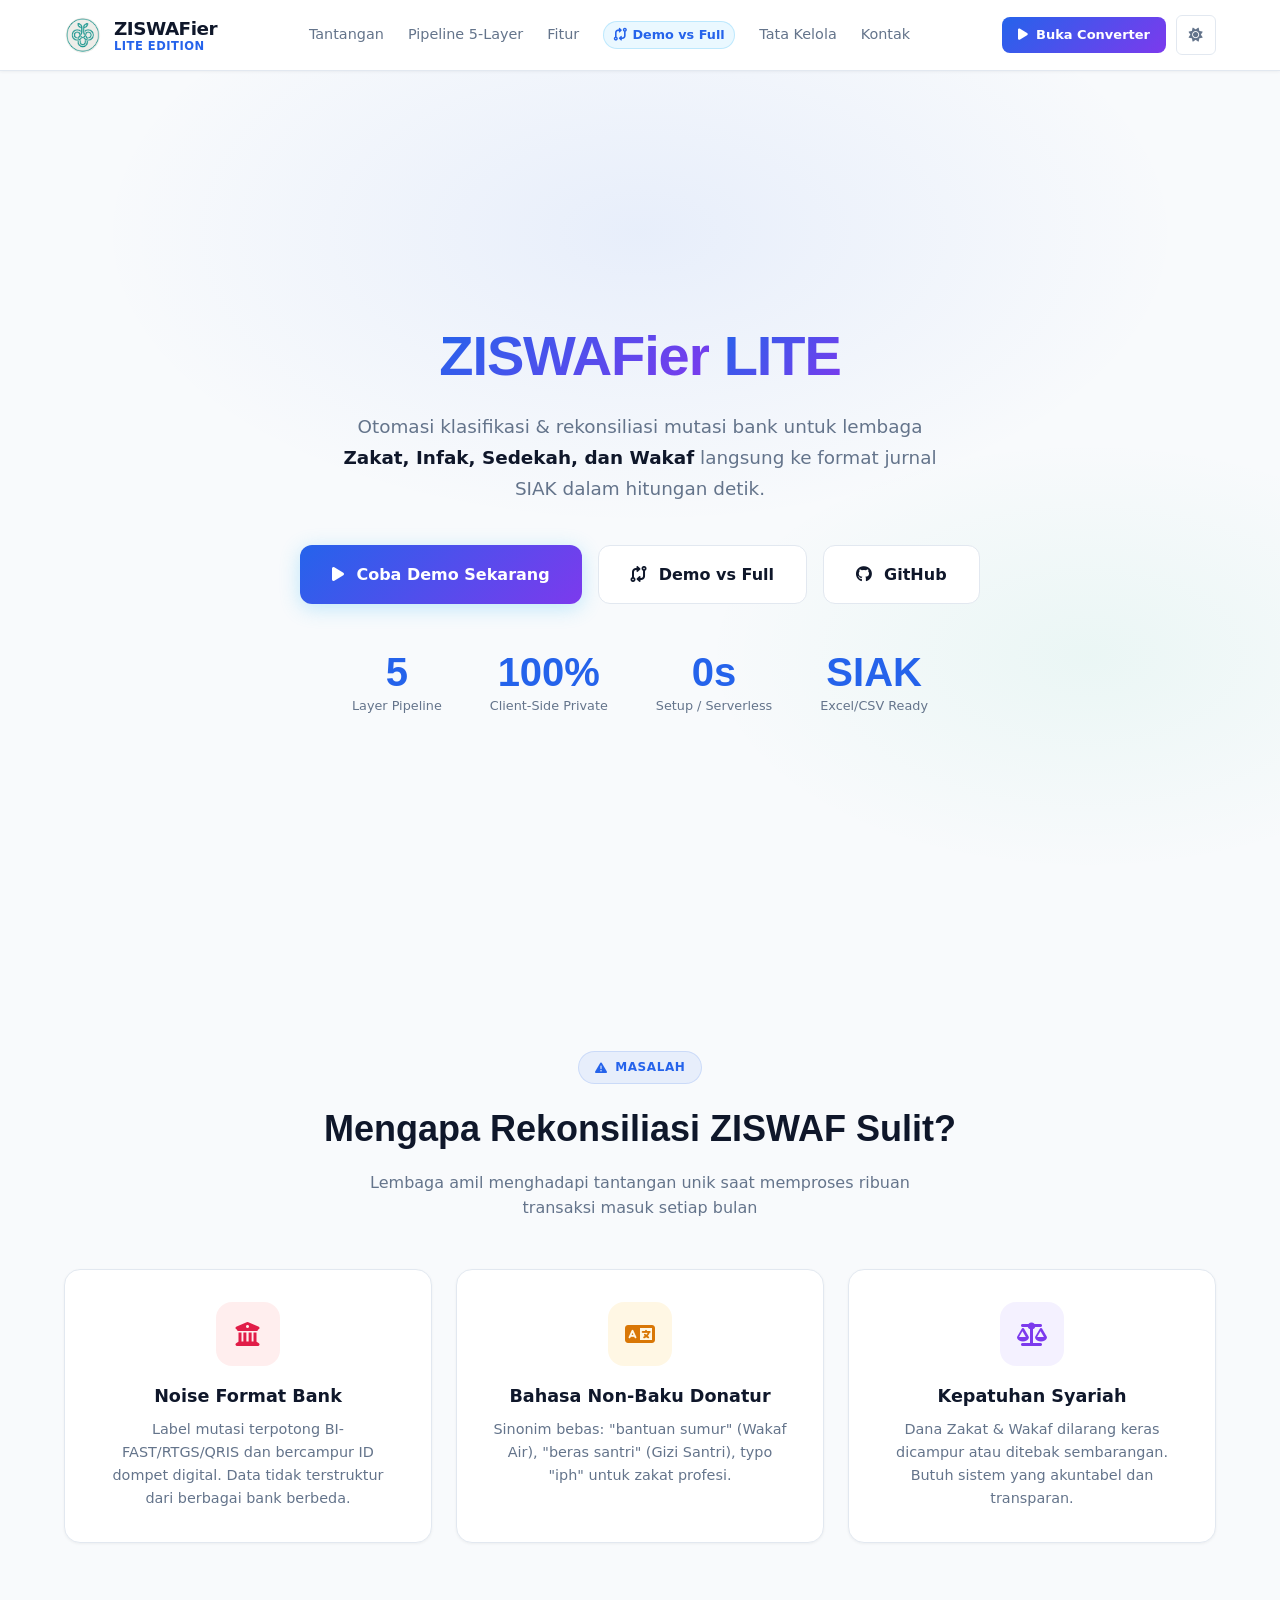
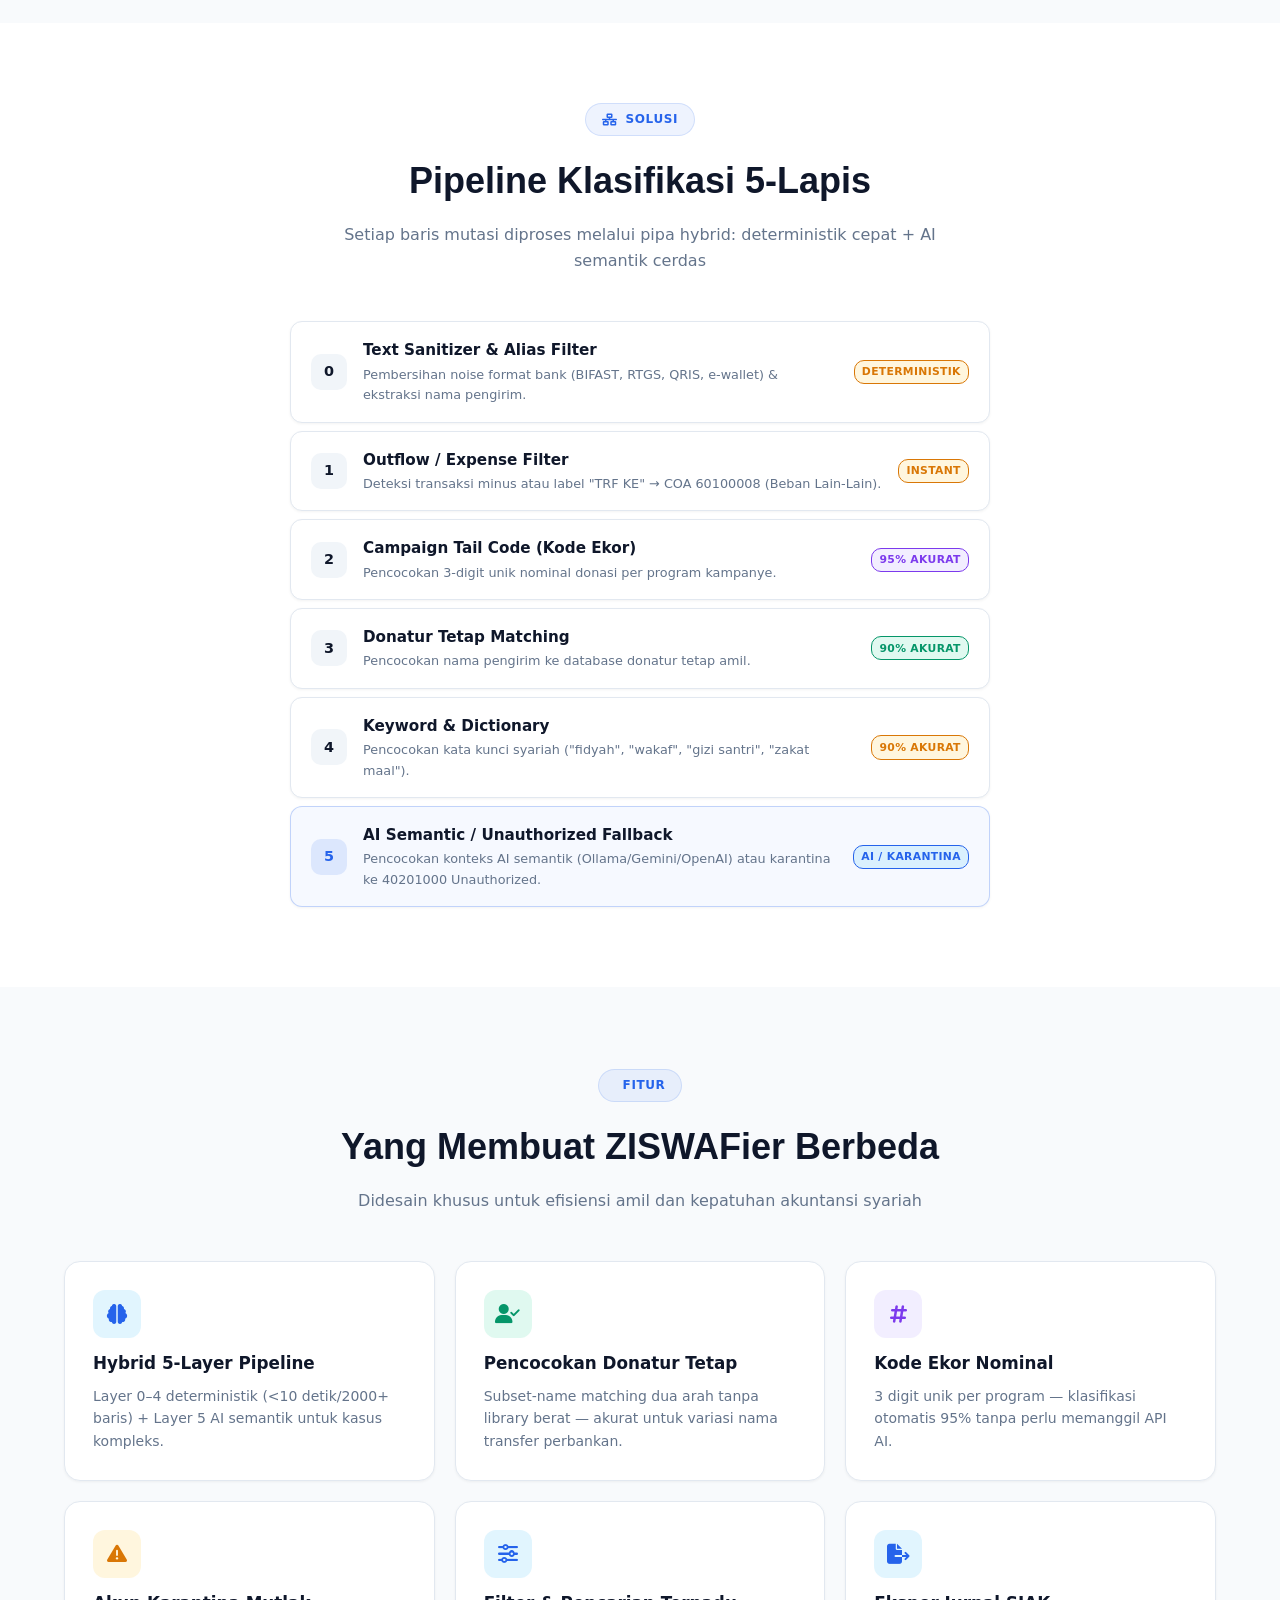
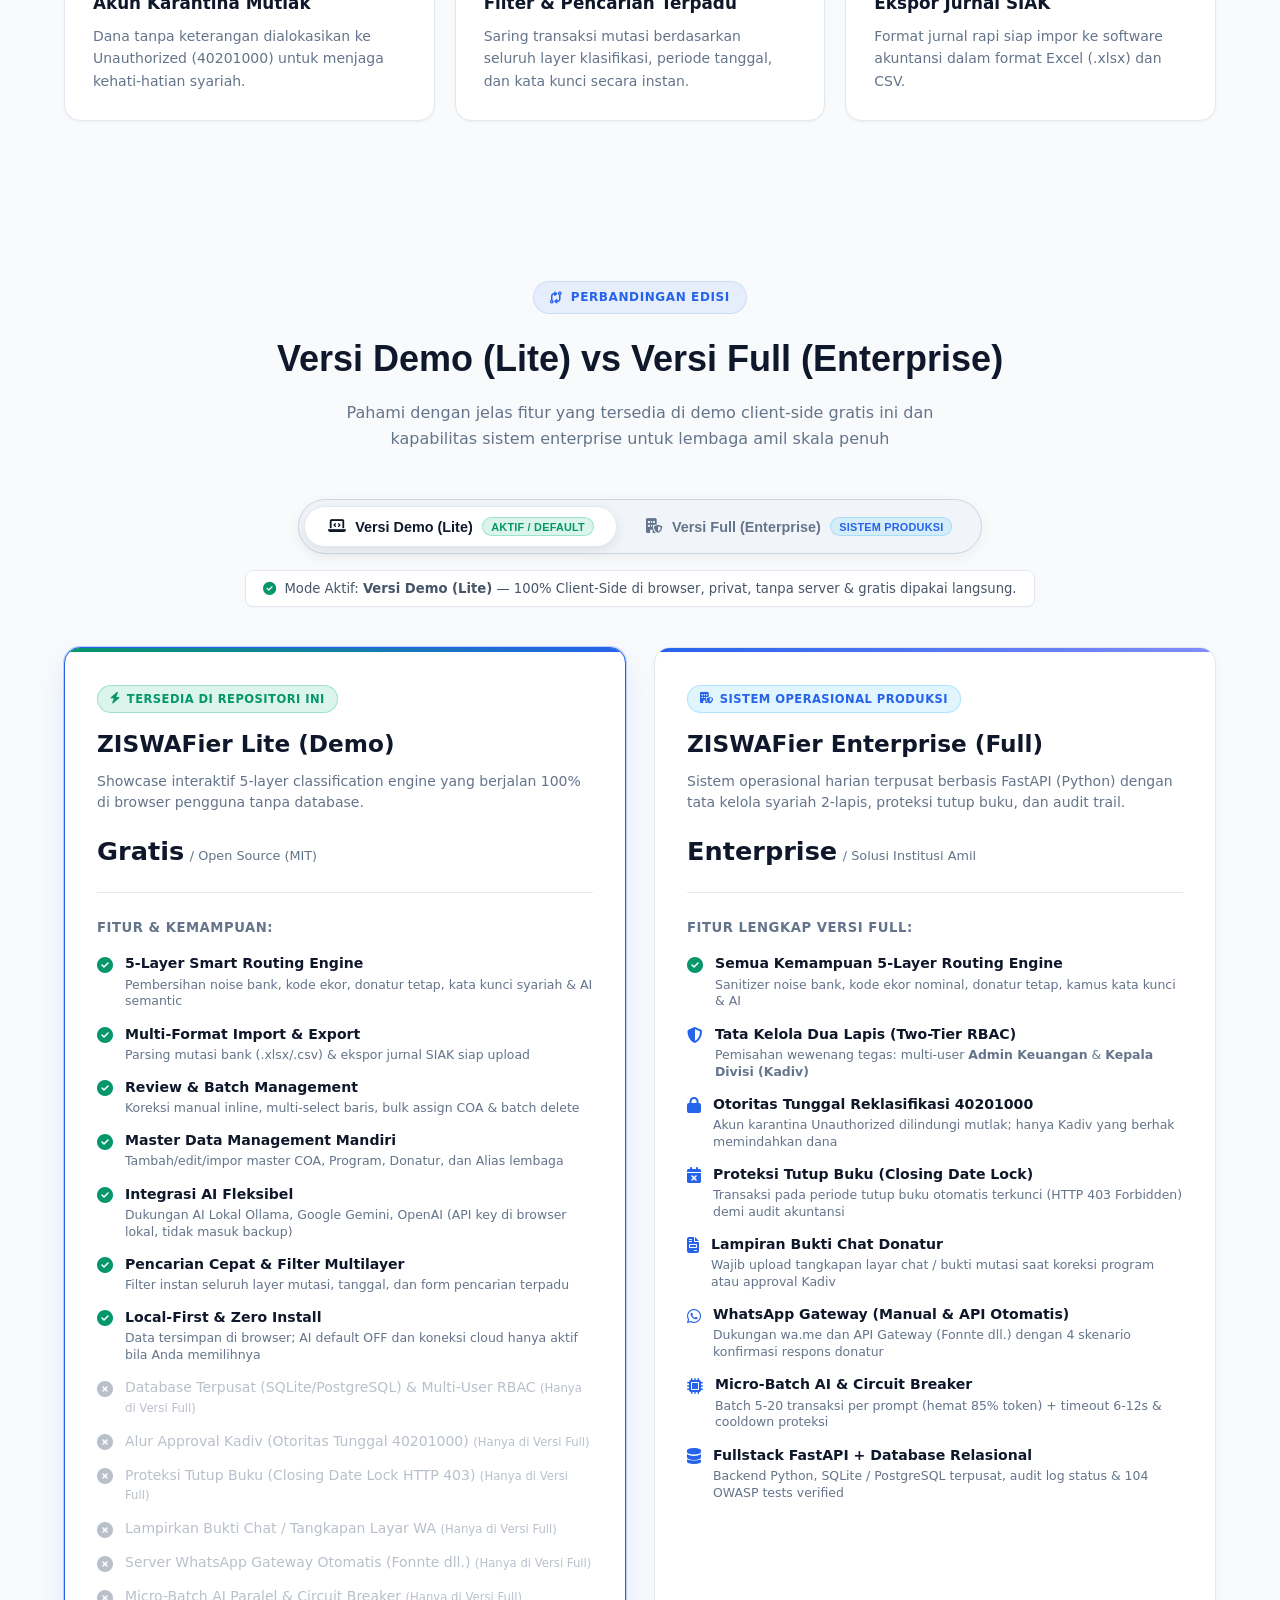
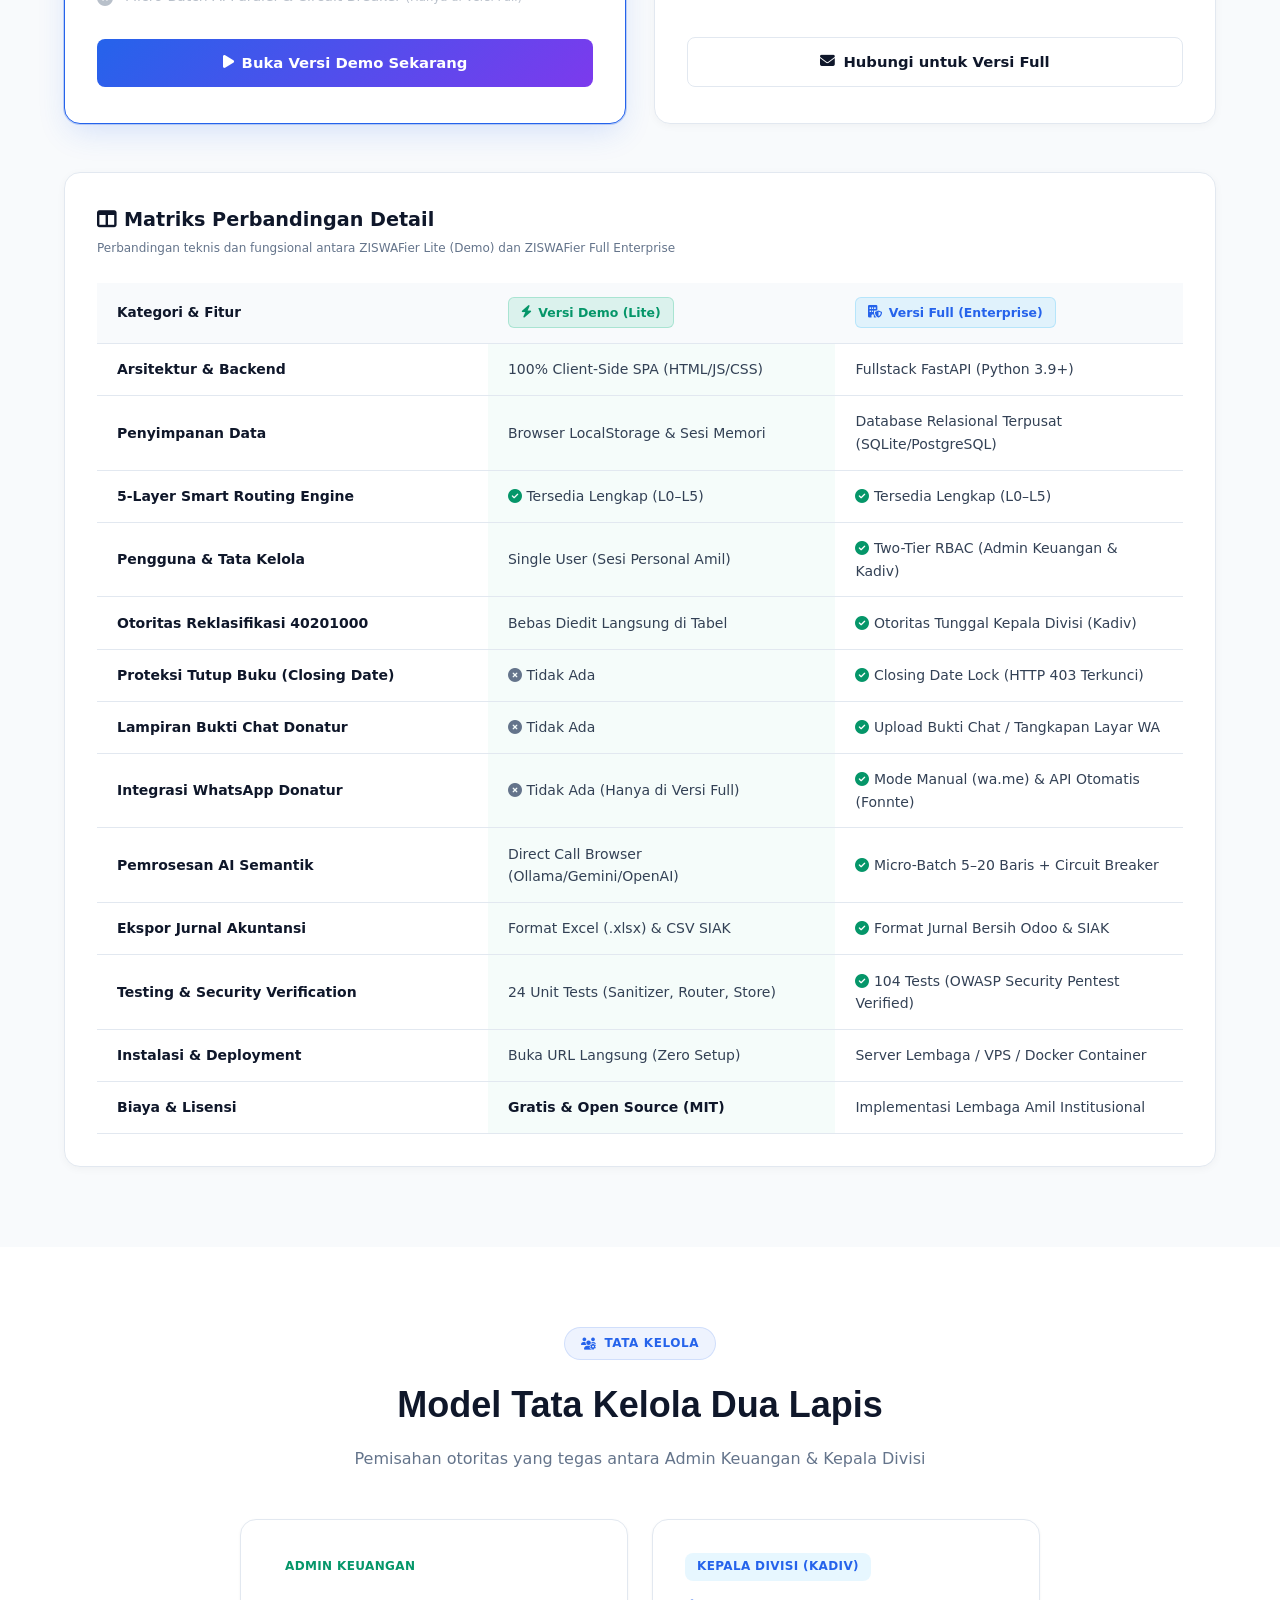
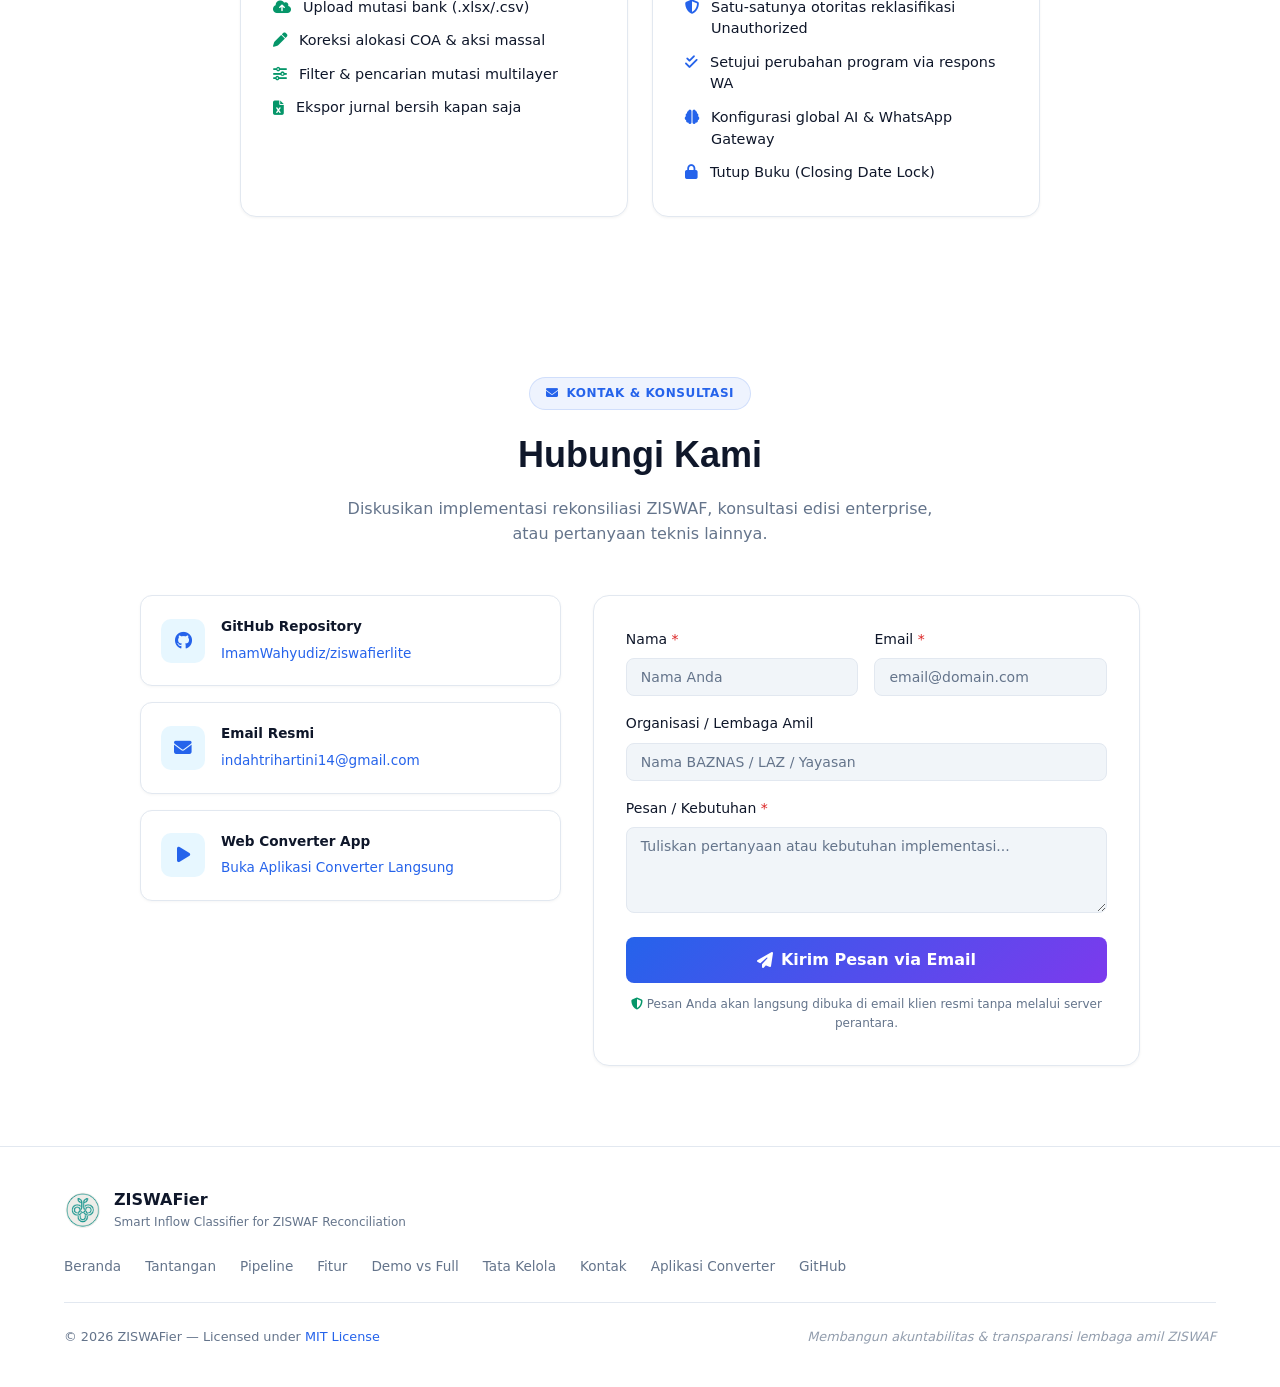
==== commit 04b9372c: "fix: harden ZISWAF classification and data integrity" ====
--- a/index.html
+++ b/index.html
@@ -37,8 +37,8 @@
     <meta name="theme-color" content="#0b0f17">
     <meta name="color-scheme" content="dark light">
 
-    <!-- Content Security Policy (Jaminan 100% Keamanan & Tanpa Transmisi Server) -->
-    <meta http-equiv="Content-Security-Policy" content="default-src 'self' https: data: blob:; script-src 'self' 'unsafe-inline' 'unsafe-eval' https://cdn.jsdelivr.net https://cdnjs.cloudflare.com; style-src 'self' 'unsafe-inline' https://fonts.googleapis.com https://cdnjs.cloudflare.com; font-src 'self' https://fonts.gstatic.com https://cdnjs.cloudflare.com; img-src 'self' data: blob: https:; connect-src 'self' https://cdn.jsdelivr.net http://localhost:11434 https://generativelanguage.googleapis.com https://api.openai.com https://openrouter.ai;">
+    <!-- Content Security Policy: membatasi koneksi ke aset dan provider AI yang didukung -->
+    <meta http-equiv="Content-Security-Policy" content="default-src 'self' https: data: blob:; script-src 'self' 'unsafe-inline' 'unsafe-eval' https://cdn.jsdelivr.net https://cdnjs.cloudflare.com; style-src 'self' 'unsafe-inline' https://fonts.googleapis.com https://cdnjs.cloudflare.com; font-src 'self' https://fonts.gstatic.com https://cdnjs.cloudflare.com; img-src 'self' data: blob: https:; connect-src 'self' https://cdn.jsdelivr.net http://localhost:11434 https://generativelanguage.googleapis.com https://api.openai.com;">
 
     <!-- Mobile & PWA Capabilities -->
     <meta name="mobile-web-app-capable" content="yes">
@@ -113,11 +113,11 @@
             "priceCurrency": "IDR"
           },
           "featureList": [
-            "100% Client-Side Processing tanpa penyimpanan database server (privasi mutlak)",
+            "Pemrosesan dan penyimpanan utama berlangsung di browser tanpa database server aplikasi",
             "Data transaksi tersimpan aman di LocalStorage browser (tidak hilang saat refresh/reload)",
             "5-Layer Smart Routing Engine: Pengeluaran, Kode Ekor, Donatur Terdaftar, Kata Kunci, AI Semantic",
             "Dukungan Ekspor / Impor Master Data COA, Program, Donatur, dan Alias Yayasan",
-            "Integrasi Opsional Model AI (Ollama Lokal, Google Gemini, OpenAI, OpenRouter)",
+            "Integrasi Opsional Model AI (Ollama Lokal, Google Gemini, OpenAI)",
             "Ekspor jurnal transaksi siap upload ke SIAK dalam format Excel (.xlsx) dan CSV"
           ]
         },
@@ -127,10 +127,10 @@
           "mainEntity": [
             {
               "@type": "Question",
-              "name": "Apakah data mutasi bank saya aman dan tidak dikirim ke server?",
+              "name": "Apakah data mutasi bank dikirim ke server?",
               "acceptedAnswer": {
                 "@type": "Answer",
-                "text": "Sangat aman. ZISWAFier Lite berjalan 100% di browser lokal Anda (Client-Side). Seluruh pembacaan berkas Excel/CSV mutasi dan klasifikasi berlangsung di memori peramban Anda. Tidak ada satu pun data transaksi yang dikirim atau disimpan di server eksternal mana pun."
+                "text": "Berkas, master data, dan hasil tersimpan di browser tanpa database server aplikasi. Mode AI default adalah OFF. Jika AI cloud diaktifkan, hanya keterangan transaksi yang belum terpetakan dan master program dikirim langsung ke provider pilihan; daftar donatur dan API key tidak masuk berkas backup. Ollama dapat dipakai agar pemrosesan AI tetap lokal."
               }
             },
             {
@@ -178,7 +178,7 @@
                 <a href="#contact" class="nav-link">Kontak</a>
             </div>
             <div class="navbar-actions">
-                <a href="/app" class="btn btn-primary btn-sm btn-nav-cta"
+                <a href="./app" class="btn btn-primary btn-sm btn-nav-cta"
                     style="display: inline-flex; align-items: center; gap: 8px; text-decoration: none;">
                     <i class="fa-solid fa-play"></i> <span class="nav-cta-text">Buka Converter</span>
                 </a>
@@ -205,7 +205,7 @@
                 Otomasi klasifikasi &amp; rekonsiliasi mutasi bank untuk lembaga <strong>Zakat, Infak, Sedekah, dan Wakaf</strong> langsung ke format jurnal SIAK dalam hitungan detik.
             </p>
             <div class="hero-actions">
-                <a href="/app" class="btn btn-hero-primary">
+                <a href="./app" class="btn btn-hero-primary">
                     <i class="fa-solid fa-play"></i> Coba Demo Sekarang
                 </a>
                 <a href="#editions" class="btn btn-hero-outline">
@@ -477,7 +477,7 @@
                                 <i class="fa-solid fa-circle-check"></i>
                                 <div>
                                     <strong>Integrasi AI Fleksibel</strong>
-                                    <p>Dukungan AI Lokal Ollama, Google Gemini, OpenAI (API key di memori sesi)</p>
+                                    <p>Dukungan AI Lokal Ollama, Google Gemini, OpenAI (API key di browser lokal, tidak masuk backup)</p>
                                 </div>
                             </li>
                             <li class="feat-item feat-available">
@@ -490,8 +490,8 @@
                             <li class="feat-item feat-available">
                                 <i class="fa-solid fa-circle-check"></i>
                                 <div>
-                                    <strong>100% Privacy &amp; Zero Install</strong>
-                                    <p>Data keuangan tidak pernah keluar ke server luar — aman di browser Anda</p>
+                                    <strong>Local-First &amp; Zero Install</strong>
+                                    <p>Data tersimpan di browser; AI default OFF dan koneksi cloud hanya aktif bila Anda memilihnya</p>
                                 </div>
                             </li>
                             <li class="feat-item feat-unavailable">
@@ -540,7 +540,7 @@
                     </div>
 
                     <div class="edition-card-footer">
-                        <a href="/app" class="btn btn-primary w-100 btn-edition-action">
+                        <a href="./app" class="btn btn-primary w-100 btn-edition-action">
                             <i class="fa-solid fa-play"></i> Buka Versi Demo Sekarang
                         </a>
                     </div>
@@ -785,7 +785,7 @@
                         <div class="contact-icon"><i class="fa-solid fa-play"></i></div>
                         <div>
                             <h4>Web Converter App</h4>
-                            <a href="/app">Buka Aplikasi Converter Langsung</a>
+                            <a href="./app">Buka Aplikasi Converter Langsung</a>
                         </div>
                     </div>
                 </div>
@@ -843,7 +843,7 @@
                     <a href="#editions">Demo vs Full</a>
                     <a href="#governance">Tata Kelola</a>
                     <a href="#contact">Kontak</a>
-                    <a href="/app">Aplikasi Converter</a>
+                    <a href="./app">Aplikasi Converter</a>
                     <a href="https://github.com/ImamWahyudiz/ziswafierlite" target="_blank" rel="noopener">GitHub</a>
                 </div>
                 <div class="footer-bottom">
@@ -861,4 +861,4 @@
     <script src="./js/landing.js"></script>
 </body>
 
-</html>+</html>
--- a/css/style.css
+++ b/css/style.css
@@ -1228,6 +1228,7 @@
 .ms-auto { margin-left: auto; }
 .mt-3 { margin-top: 1rem; }
 .d-flex { display: flex; }
+.flex-wrap { flex-wrap: wrap; }
 .gap-2 { gap: 0.5rem; }
 
 .date-range-row {
@@ -1707,6 +1708,25 @@
 ::-webkit-scrollbar-thumb { background: var(--border); border-radius: 999px; }
 ::-webkit-scrollbar-thumb:hover { background: var(--muted); }
 
+::selection {
+    background: rgba(56, 189, 248, 0.3);
+    color: var(--text);
+}
+
+:where(button, a, input, textarea, select, [tabindex]):focus-visible {
+    outline: 2px solid var(--accent);
+    outline-offset: 2px;
+}
+
+@media (prefers-reduced-motion: reduce) {
+    *, *::before, *::after {
+        scroll-behavior: auto !important;
+        animation-duration: 0.01ms !important;
+        animation-iteration-count: 1 !important;
+        transition-duration: 0.01ms !important;
+    }
+}
+
 /* ─── RESPONSIVE: BELOW DESKTOP ─────────────────────────────────────────────── */
 
 /* Medium Screens / Layar Tanggung (769px - 1100px) */
--- a/css/components.css
+++ b/css/components.css
@@ -258,6 +258,77 @@
     animation: slideInRight 0.3s cubic-bezier(0.4, 0, 0.2, 1);
 }
 
+.config-summary {
+    display: grid;
+    grid-template-columns: repeat(2, minmax(0, 1fr));
+    gap: 1px;
+    margin-bottom: 1rem;
+    overflow: hidden;
+    border: 1px solid var(--border);
+    border-radius: 12px;
+    background: var(--border);
+}
+.config-summary > div {
+    min-width: 0;
+    padding: 0.8rem 0.9rem;
+    background: var(--surface2);
+}
+.config-summary span,
+.config-summary strong {
+    display: block;
+    overflow-wrap: anywhere;
+}
+.config-summary strong.text-emerald { color: var(--emerald); }
+.config-summary strong.text-warning { color: var(--warning); }
+.config-summary span {
+    margin-bottom: 0.2rem;
+    color: var(--muted);
+    font-size: 0.72rem;
+    font-weight: 600;
+    text-transform: uppercase;
+    letter-spacing: 0.04em;
+}
+.config-summary strong {
+    color: var(--text);
+    font-size: 0.84rem;
+}
+.config-summary > p {
+    grid-column: 1 / -1;
+    margin: 0;
+    padding: 0.7rem 0.9rem;
+    background: var(--surface);
+    color: var(--muted);
+    font-size: 0.78rem;
+    line-height: 1.5;
+}
+@media (max-width: 640px) {
+    .config-summary { grid-template-columns: 1fr; }
+}
+
+.import-preview {
+    display: grid;
+    gap: 0.45rem;
+    margin-bottom: 1rem;
+    padding: 0.85rem 1rem;
+    border: 1px solid var(--border);
+    border-radius: 12px;
+    background: var(--surface2);
+}
+.import-preview p {
+    display: flex;
+    justify-content: space-between;
+    gap: 1rem;
+    margin: 0;
+    color: var(--muted);
+    font-size: 0.82rem;
+}
+.import-preview strong {
+    max-width: 60%;
+    overflow-wrap: anywhere;
+    color: var(--text);
+    text-align: right;
+}
+
 @keyframes slideInRight {
     from { opacity: 0; transform: translateX(100%); }
     to   { opacity: 1; transform: translateX(0); }
